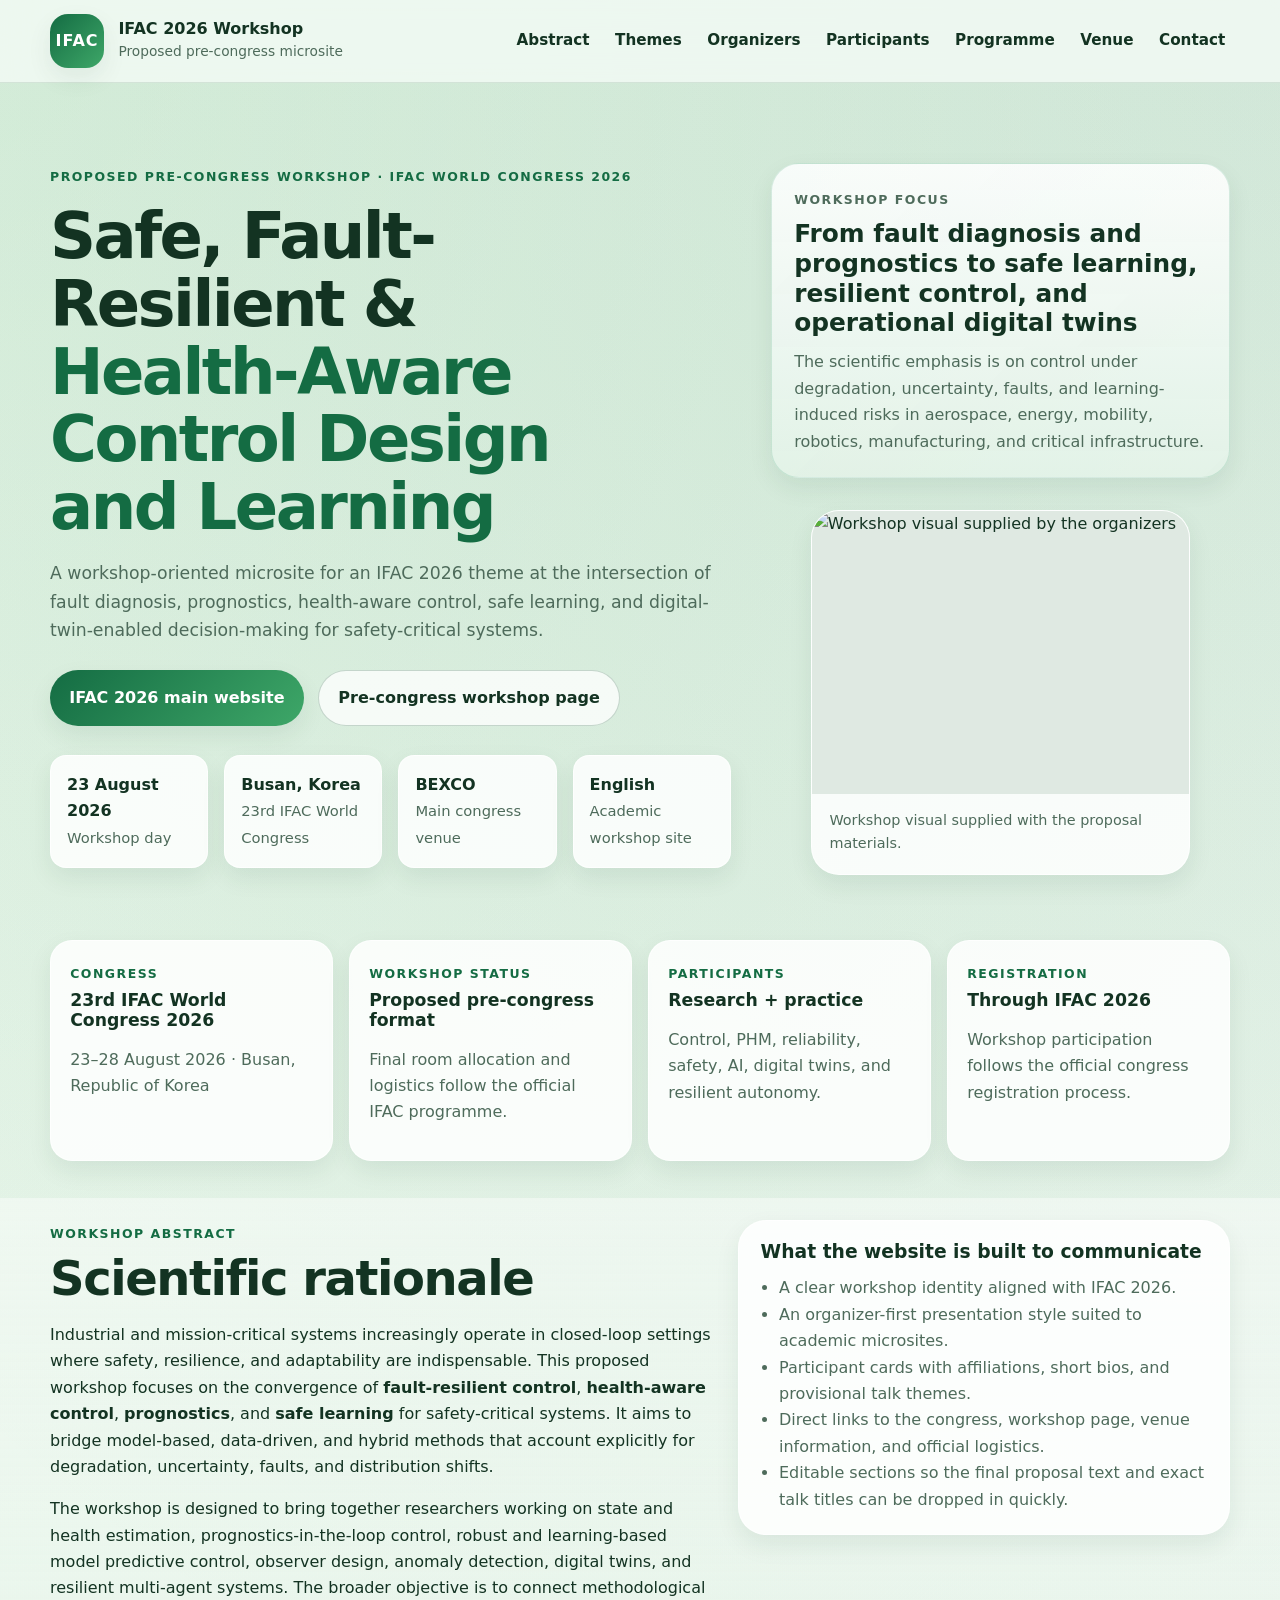
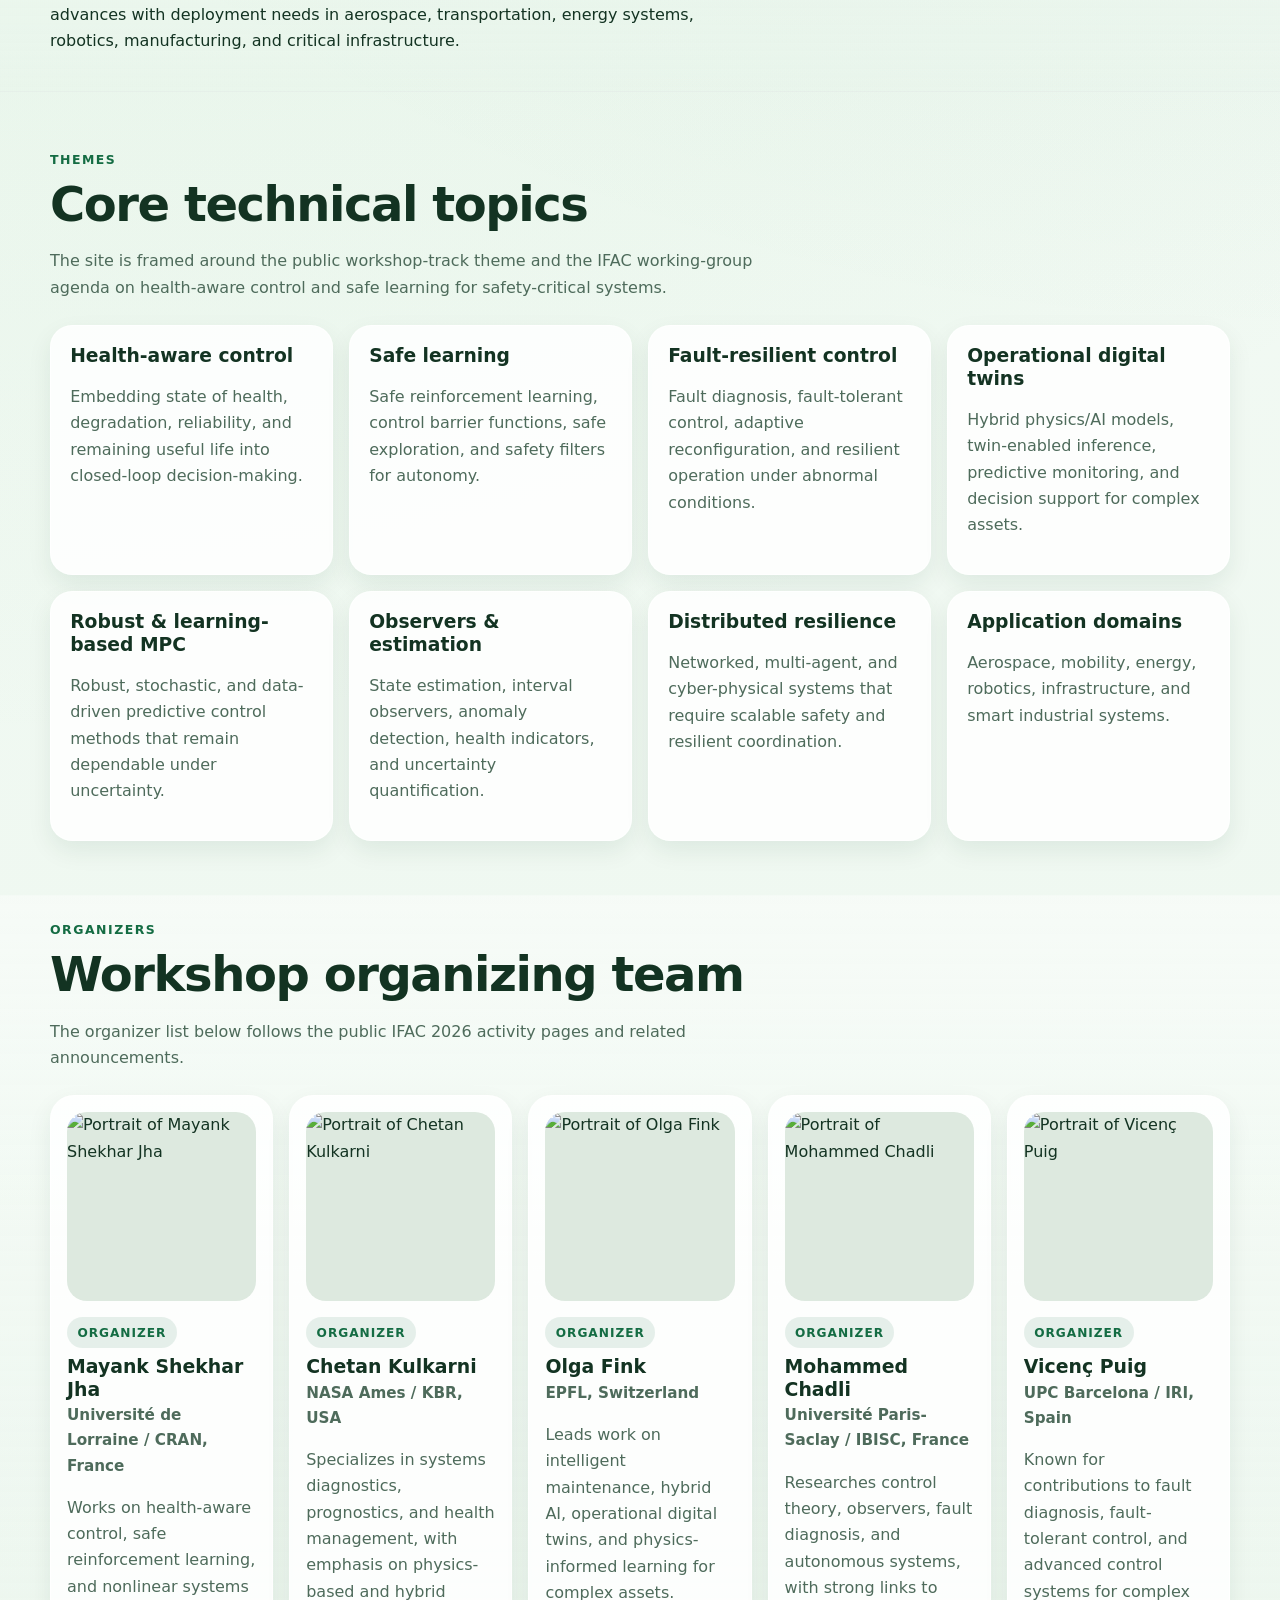
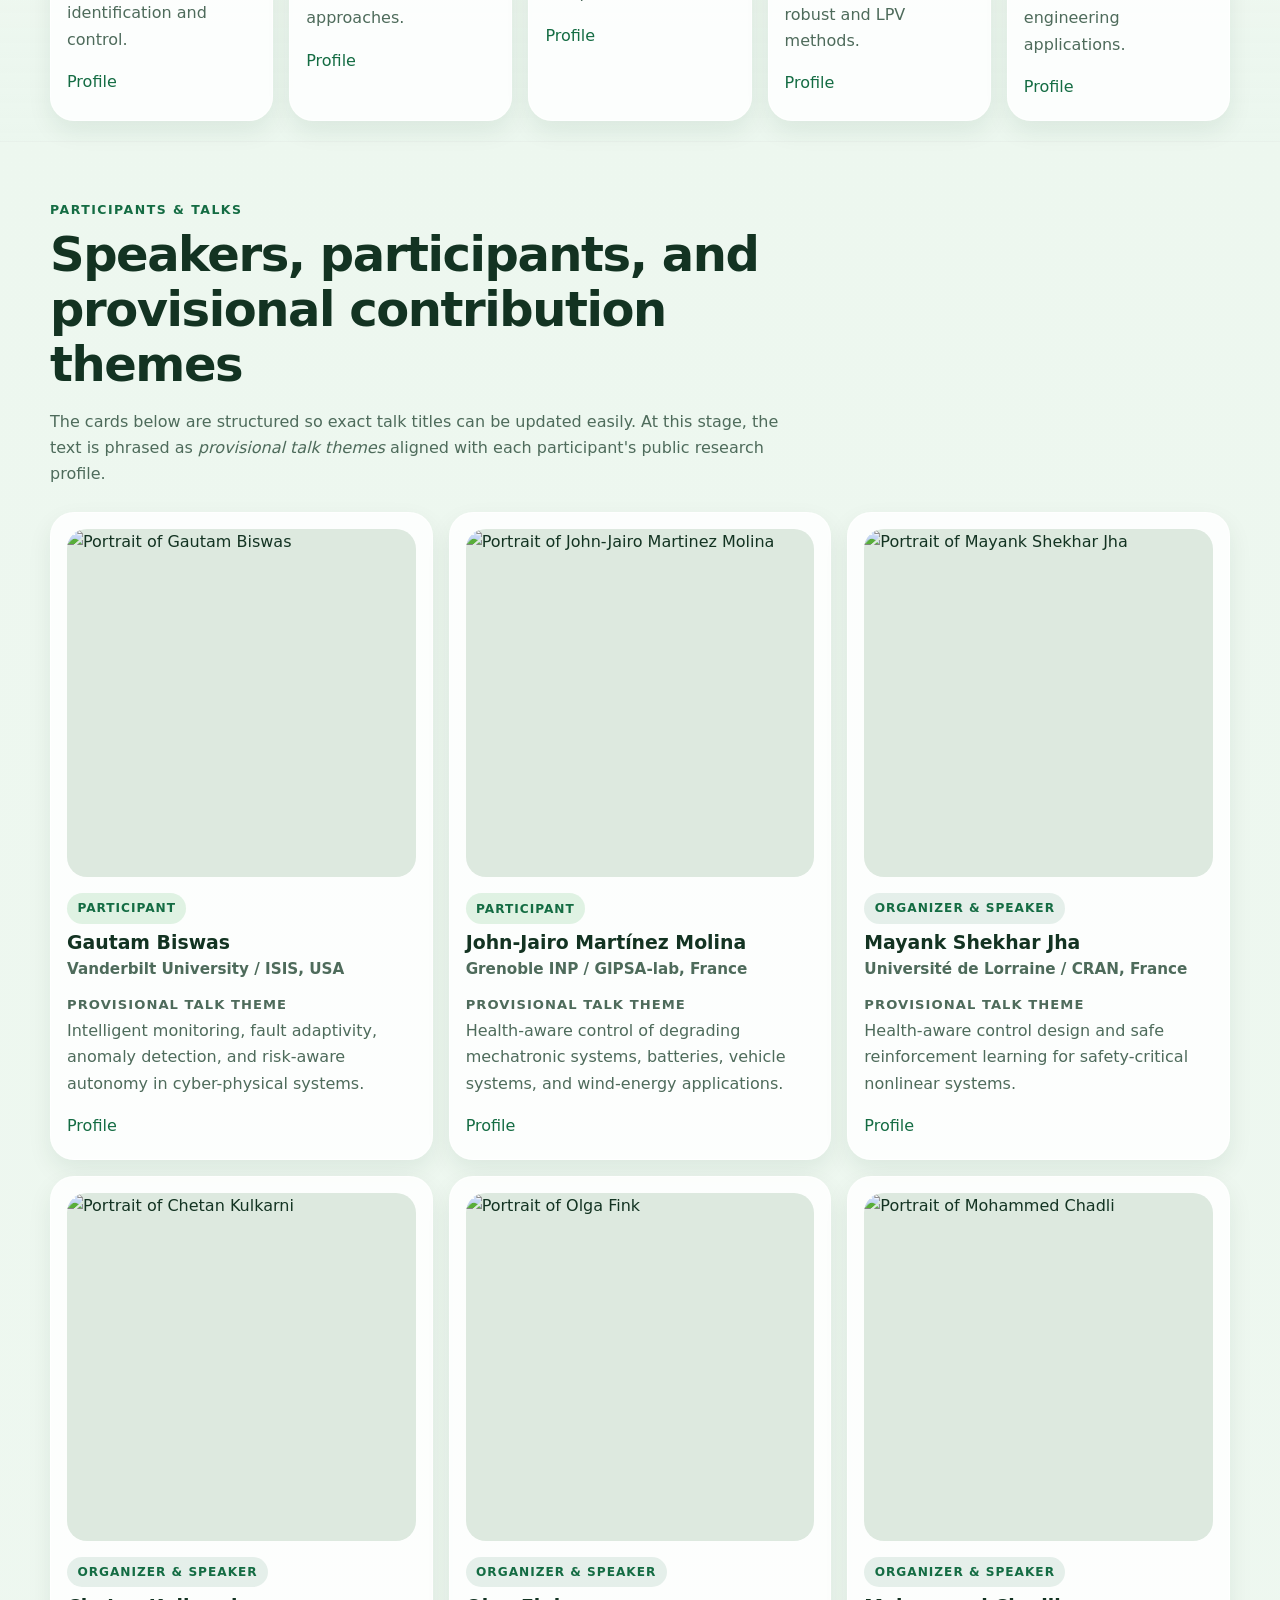
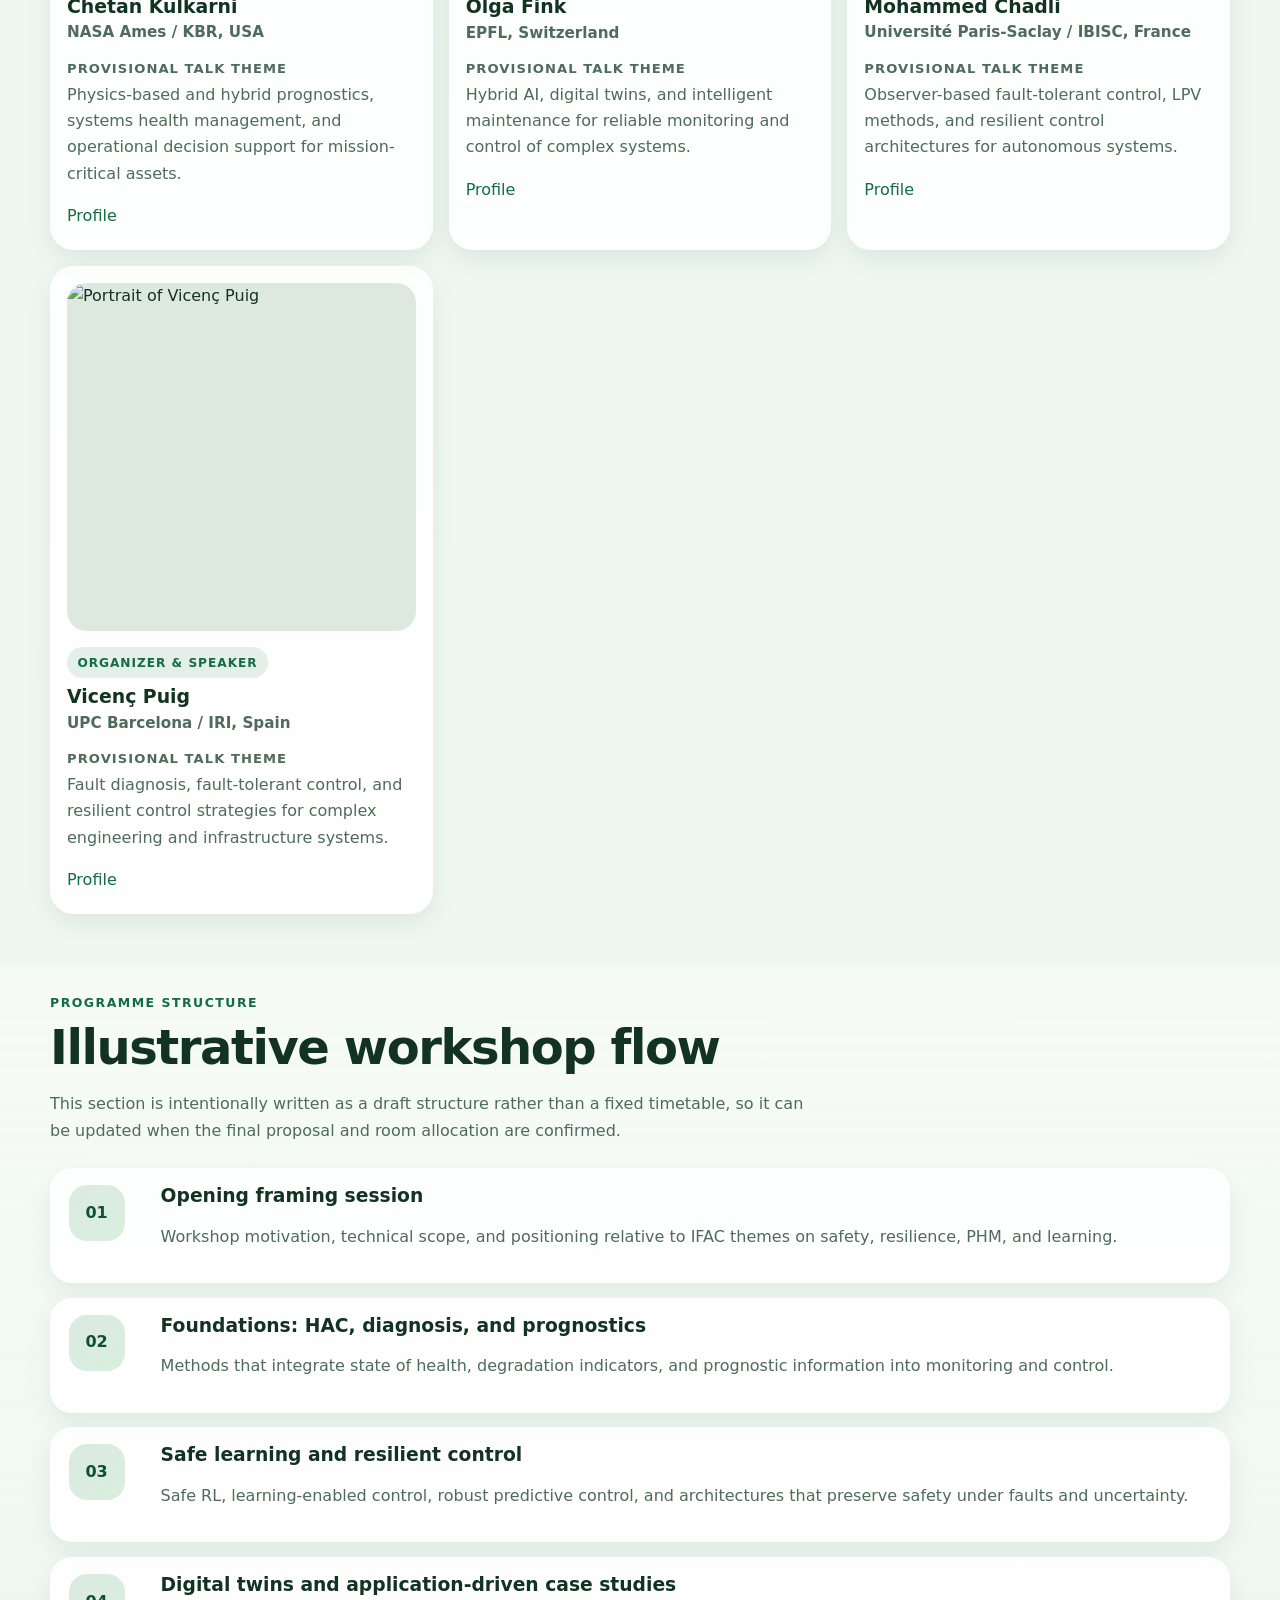
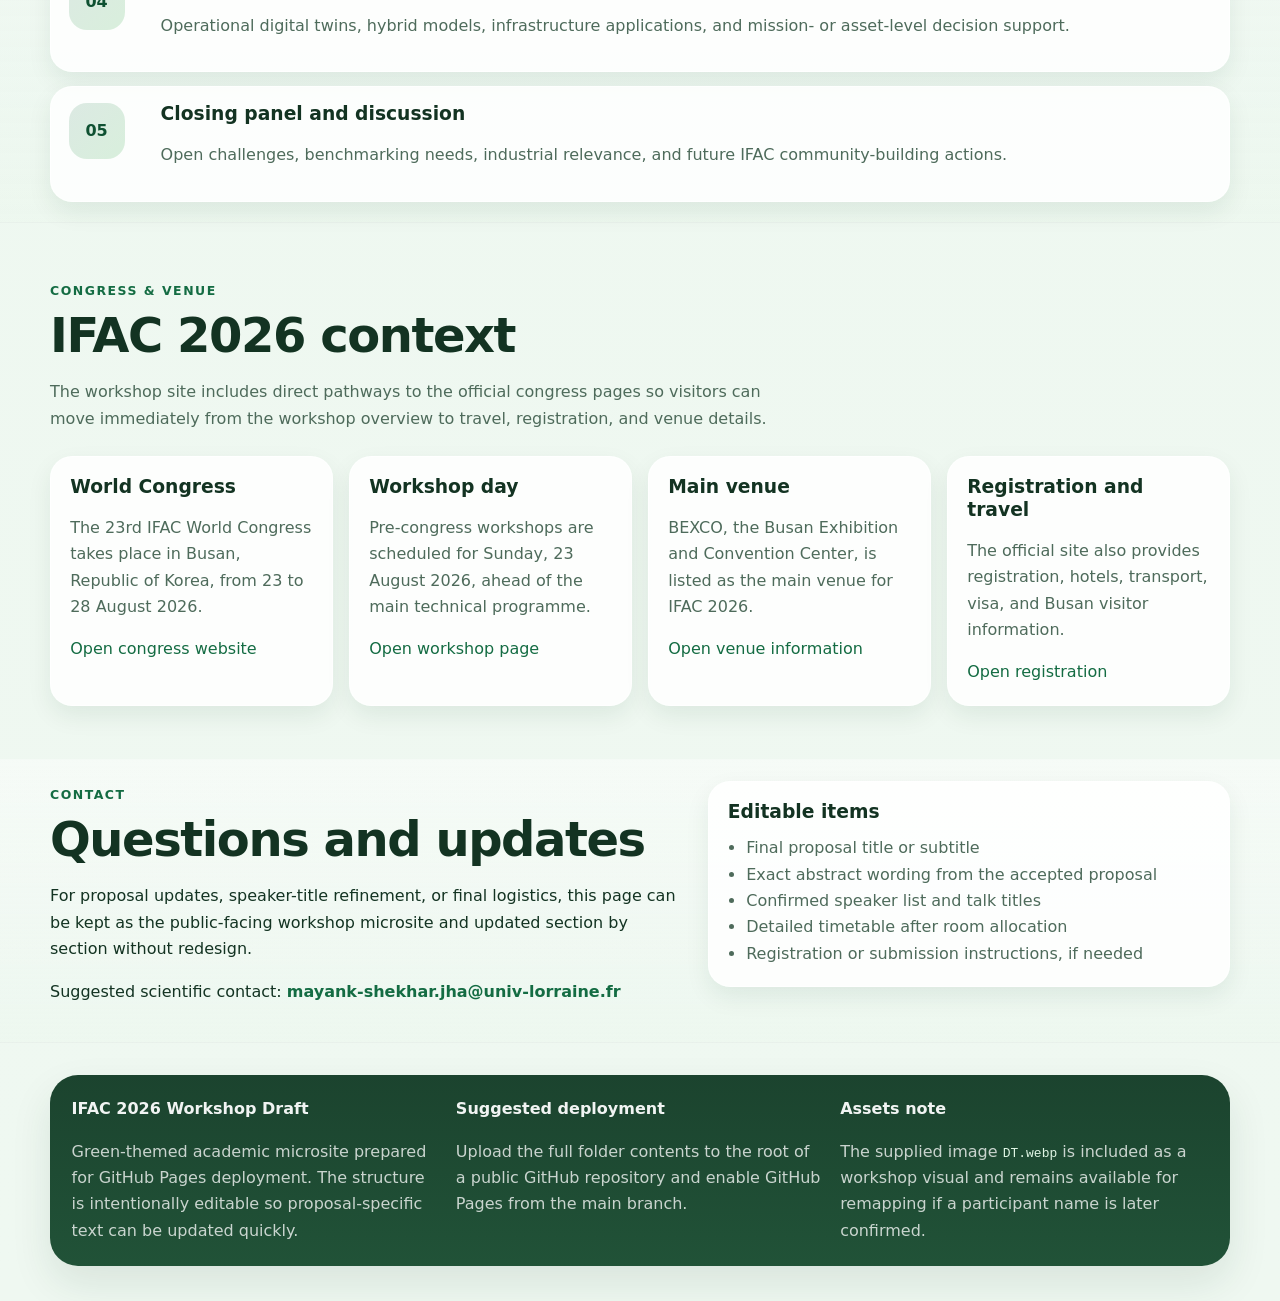
==== index.html @ de9b09fc "Add files via upload" ====
<!DOCTYPE html>
<html lang="en">
<head>
  <meta charset="utf-8" />
  <meta name="viewport" content="width=device-width, initial-scale=1" />
  <title>IFAC 2026 Workshop | Safe, Fault-Resilient &amp; Health-Aware Control Design and Learning</title>
  <meta name="description" content="Draft microsite for a proposed pre-congress workshop at the IFAC World Congress 2026 in Busan, Republic of Korea." />
  <link rel="stylesheet" href="styles.css" />
</head>
<body>
  <header class="site-header">
    <div class="container nav-wrap">
      <a class="brand" href="#top" aria-label="Workshop home">
        <span class="brand-mark">IFAC</span>
        <span class="brand-text">
          <strong>IFAC 2026 Workshop</strong>
          <small>Proposed pre-congress microsite</small>
        </span>
      </a>

      <button class="nav-toggle" type="button" aria-expanded="false" aria-controls="site-nav" aria-label="Toggle navigation">
        <span></span><span></span><span></span>
      </button>

      <nav id="site-nav" class="site-nav" aria-label="Primary navigation">
        <a href="#abstract">Abstract</a>
        <a href="#themes">Themes</a>
        <a href="#organizers">Organizers</a>
        <a href="#participants">Participants</a>
        <a href="#programme">Programme</a>
        <a href="#venue">Venue</a>
        <a href="#contact">Contact</a>
      </nav>
    </div>
  </header>

  <main id="top">
    <section class="hero">
      <div class="container hero-grid">
        <div class="hero-copy">
          <div class="eyebrow">Proposed pre-congress workshop · IFAC World Congress 2026</div>
          <h1>Safe, Fault-Resilient &amp; <span>Health-Aware Control Design and Learning</span></h1>
          <p class="hero-lead">
            A workshop-oriented microsite for an IFAC 2026 theme at the intersection of
            fault diagnosis, prognostics, health-aware control, safe learning, and digital-twin-enabled
            decision-making for safety-critical systems.
          </p>

          <div class="hero-actions">
            <a class="button primary" href="https://www.ifac2026.org/fairDash.do?hl=ENG" target="_blank" rel="noopener noreferrer">IFAC 2026 main website</a>
            <a class="button secondary" href="https://www.ifac2026.org/fairOnline.do?selAction=single_page&amp;SYSTEM_IDX=214&amp;FAIRMENU_IDX=21710&amp;hl=ENG#/" target="_blank" rel="noopener noreferrer">Pre-congress workshop page</a>
          </div>

          <div class="hero-stats">
            <article>
              <strong>23 August 2026</strong>
              <span>Workshop day</span>
            </article>
            <article>
              <strong>Busan, Korea</strong>
              <span>23rd IFAC World Congress</span>
            </article>
            <article>
              <strong>BEXCO</strong>
              <span>Main congress venue</span>
            </article>
            <article>
              <strong>English</strong>
              <span>Academic workshop site</span>
            </article>
          </div>
        </div>

        <aside class="hero-panel" aria-label="Workshop snapshot">
          <div class="panel-card panel-card--highlight">
            <p class="panel-label">Workshop focus</p>
            <h2>From fault diagnosis and prognostics to safe learning, resilient control, and operational digital twins</h2>
            <p>
              The scientific emphasis is on control under degradation, uncertainty, faults,
              and learning-induced risks in aerospace, energy, mobility, robotics, manufacturing,
              and critical infrastructure.
            </p>
          </div>

          <figure class="panel-visual">
            <img src="assets/images/DT.webp" alt="Workshop visual supplied by the organizers" />
            <figcaption>Workshop visual supplied with the proposal materials.</figcaption>
          </figure>
        </aside>
      </div>
    </section>

    <section class="info-strip">
      <div class="container info-strip-grid">
        <article>
          <span class="kicker">Congress</span>
          <h3>23rd IFAC World Congress 2026</h3>
          <p>23–28 August 2026 · Busan, Republic of Korea</p>
        </article>
        <article>
          <span class="kicker">Workshop status</span>
          <h3>Proposed pre-congress format</h3>
          <p>Final room allocation and logistics follow the official IFAC programme.</p>
        </article>
        <article>
          <span class="kicker">Participants</span>
          <h3>Research + practice</h3>
          <p>Control, PHM, reliability, safety, AI, digital twins, and resilient autonomy.</p>
        </article>
        <article>
          <span class="kicker">Registration</span>
          <h3>Through IFAC 2026</h3>
          <p>Workshop participation follows the official congress registration process.</p>
        </article>
      </div>
    </section>

    <section id="abstract" class="section section-soft">
      <div class="container two-col">
        <div>
          <div class="section-tag">Workshop abstract</div>
          <h2>Scientific rationale</h2>
          <p>
            Industrial and mission-critical systems increasingly operate in closed-loop settings where
            safety, resilience, and adaptability are indispensable. This proposed workshop focuses on
            the convergence of <strong>fault-resilient control</strong>, <strong>health-aware control</strong>,
            <strong>prognostics</strong>, and <strong>safe learning</strong> for safety-critical systems.
            It aims to bridge model-based, data-driven, and hybrid methods that account explicitly for
            degradation, uncertainty, faults, and distribution shifts.
          </p>
          <p>
            The workshop is designed to bring together researchers working on state and health estimation,
            prognostics-in-the-loop control, robust and learning-based model predictive control,
            observer design, anomaly detection, digital twins, and resilient multi-agent systems.
            The broader objective is to connect methodological advances with deployment needs in
            aerospace, transportation, energy systems, robotics, manufacturing, and critical infrastructure.
          </p>
        </div>

        <div class="callout-card">
          <h3>What the website is built to communicate</h3>
          <ul>
            <li>A clear workshop identity aligned with IFAC 2026.</li>
            <li>An organizer-first presentation style suited to academic microsites.</li>
            <li>Participant cards with affiliations, short bios, and provisional talk themes.</li>
            <li>Direct links to the congress, workshop page, venue information, and official logistics.</li>
            <li>Editable sections so the final proposal text and exact talk titles can be dropped in quickly.</li>
          </ul>
        </div>
      </div>
    </section>

    <section id="themes" class="section">
      <div class="container">
        <div class="section-head">
          <div class="section-tag">Themes</div>
          <h2>Core technical topics</h2>
          <p>
            The site is framed around the public workshop-track theme and the IFAC working-group agenda on
            health-aware control and safe learning for safety-critical systems.
          </p>
        </div>

        <div class="topic-grid">
          <article class="topic-card">
            <h3>Health-aware control</h3>
            <p>Embedding state of health, degradation, reliability, and remaining useful life into closed-loop decision-making.</p>
          </article>
          <article class="topic-card">
            <h3>Safe learning</h3>
            <p>Safe reinforcement learning, control barrier functions, safe exploration, and safety filters for autonomy.</p>
          </article>
          <article class="topic-card">
            <h3>Fault-resilient control</h3>
            <p>Fault diagnosis, fault-tolerant control, adaptive reconfiguration, and resilient operation under abnormal conditions.</p>
          </article>
          <article class="topic-card">
            <h3>Operational digital twins</h3>
            <p>Hybrid physics/AI models, twin-enabled inference, predictive monitoring, and decision support for complex assets.</p>
          </article>
          <article class="topic-card">
            <h3>Robust &amp; learning-based MPC</h3>
            <p>Robust, stochastic, and data-driven predictive control methods that remain dependable under uncertainty.</p>
          </article>
          <article class="topic-card">
            <h3>Observers &amp; estimation</h3>
            <p>State estimation, interval observers, anomaly detection, health indicators, and uncertainty quantification.</p>
          </article>
          <article class="topic-card">
            <h3>Distributed resilience</h3>
            <p>Networked, multi-agent, and cyber-physical systems that require scalable safety and resilient coordination.</p>
          </article>
          <article class="topic-card">
            <h3>Application domains</h3>
            <p>Aerospace, mobility, energy, robotics, infrastructure, and smart industrial systems.</p>
          </article>
        </div>
      </div>
    </section>

    <section id="organizers" class="section section-soft">
      <div class="container">
        <div class="section-head">
          <div class="section-tag">Organizers</div>
          <h2>Workshop organizing team</h2>
          <p>
            The organizer list below follows the public IFAC 2026 activity pages and related announcements.
          </p>
        </div>

        <div class="people-grid people-grid--organizers">
          <article class="person-card">
            <div class="person-photo"><img src="assets/images/mayank_jha.jpeg" alt="Portrait of Mayank Shekhar Jha" /></div>
            <div class="person-body">
              <span class="badge">Organizer</span>
              <h3>Mayank Shekhar Jha</h3>
              <p class="affiliation">Université de Lorraine / CRAN, France</p>
              <p>Works on health-aware control, safe reinforcement learning, and nonlinear systems identification and control.</p>
              <a href="https://w3.cran.univ-lorraine.fr/mayank-shekhar.jha/?q=content%2Fmayank-shekhar-jha" target="_blank" rel="noopener noreferrer">Profile</a>
            </div>
          </article>

          <article class="person-card">
            <div class="person-photo"><img src="assets/images/chetan_kulkarni.jpeg" alt="Portrait of Chetan Kulkarni" /></div>
            <div class="person-body">
              <span class="badge">Organizer</span>
              <h3>Chetan Kulkarni</h3>
              <p class="affiliation">NASA Ames / KBR, USA</p>
              <p>Specializes in systems diagnostics, prognostics, and health management, with emphasis on physics-based and hybrid approaches.</p>
              <a href="https://ieee-ims.org/contact/dr-chetan-shrikant-kulkarni" target="_blank" rel="noopener noreferrer">Profile</a>
            </div>
          </article>

          <article class="person-card">
            <div class="person-photo"><img src="assets/images/olga_fink.png" alt="Portrait of Olga Fink" /></div>
            <div class="person-body">
              <span class="badge">Organizer</span>
              <h3>Olga Fink</h3>
              <p class="affiliation">EPFL, Switzerland</p>
              <p>Leads work on intelligent maintenance, hybrid AI, operational digital twins, and physics-informed learning for complex assets.</p>
              <a href="https://people.epfl.ch/olga.fink?lang=en" target="_blank" rel="noopener noreferrer">Profile</a>
            </div>
          </article>

          <article class="person-card">
            <div class="person-photo"><img src="assets/images/mohammed_chadli.png" alt="Portrait of Mohammed Chadli" /></div>
            <div class="person-body">
              <span class="badge">Organizer</span>
              <h3>Mohammed Chadli</h3>
              <p class="affiliation">Université Paris-Saclay / IBISC, France</p>
              <p>Researches control theory, observers, fault diagnosis, and autonomous systems, with strong links to robust and LPV methods.</p>
              <a href="https://cv.hal.science/mohammed-chadli" target="_blank" rel="noopener noreferrer">Profile</a>
            </div>
          </article>

          <article class="person-card">
            <div class="person-photo"><img src="assets/images/vicence_puig.png" alt="Portrait of Vicenç Puig" /></div>
            <div class="person-body">
              <span class="badge">Organizer</span>
              <h3>Vicenç Puig</h3>
              <p class="affiliation">UPC Barcelona / IRI, Spain</p>
              <p>Known for contributions to fault diagnosis, fault-tolerant control, and advanced control systems for complex engineering applications.</p>
              <a href="https://www.iri.upc.edu/staff/vpuig" target="_blank" rel="noopener noreferrer">Profile</a>
            </div>
          </article>
        </div>
      </div>
    </section>

    <section id="participants" class="section">
      <div class="container">
        <div class="section-head">
          <div class="section-tag">Participants &amp; talks</div>
          <h2>Speakers, participants, and provisional contribution themes</h2>
          <p>
            The cards below are structured so exact talk titles can be updated easily. At this stage,
            the text is phrased as <em>provisional talk themes</em> aligned with each participant's public research profile.
          </p>
        </div>

        <div class="people-grid">
          <article class="person-card speaker-card">
            <div class="person-photo"><img src="assets/images/gautam_biswas.jpg" alt="Portrait of Gautam Biswas" /></div>
            <div class="person-body">
              <span class="badge badge-alt">Participant</span>
              <h3>Gautam Biswas</h3>
              <p class="affiliation">Vanderbilt University / ISIS, USA</p>
              <p class="talk-title">Provisional talk theme</p>
              <p class="talk-copy">Intelligent monitoring, fault adaptivity, anomaly detection, and risk-aware autonomy in cyber-physical systems.</p>
              <a href="https://www.isis.vanderbilt.edu/gautam-biswas" target="_blank" rel="noopener noreferrer">Profile</a>
            </div>
          </article>

          <article class="person-card speaker-card">
            <div class="person-photo"><img src="assets/images/john_jairo_molina.jpg" alt="Portrait of John-Jairo Martinez Molina" /></div>
            <div class="person-body">
              <span class="badge badge-alt">Participant</span>
              <h3>John-Jairo Martínez Molina</h3>
              <p class="affiliation">Grenoble INP / GIPSA-lab, France</p>
              <p class="talk-title">Provisional talk theme</p>
              <p class="talk-copy">Health-aware control of degrading mechatronic systems, batteries, vehicle systems, and wind-energy applications.</p>
              <a href="https://www.gipsa-lab.grenoble-inp.fr/user/john-jairo.martinez-molina" target="_blank" rel="noopener noreferrer">Profile</a>
            </div>
          </article>

          <article class="person-card speaker-card">
            <div class="person-photo"><img src="assets/images/mayank_jha.jpeg" alt="Portrait of Mayank Shekhar Jha" /></div>
            <div class="person-body">
              <span class="badge">Organizer &amp; speaker</span>
              <h3>Mayank Shekhar Jha</h3>
              <p class="affiliation">Université de Lorraine / CRAN, France</p>
              <p class="talk-title">Provisional talk theme</p>
              <p class="talk-copy">Health-aware control design and safe reinforcement learning for safety-critical nonlinear systems.</p>
              <a href="https://w3.cran.univ-lorraine.fr/mayank-shekhar.jha/?q=content%2Fmayank-shekhar-jha" target="_blank" rel="noopener noreferrer">Profile</a>
            </div>
          </article>

          <article class="person-card speaker-card">
            <div class="person-photo"><img src="assets/images/chetan_kulkarni.jpeg" alt="Portrait of Chetan Kulkarni" /></div>
            <div class="person-body">
              <span class="badge">Organizer &amp; speaker</span>
              <h3>Chetan Kulkarni</h3>
              <p class="affiliation">NASA Ames / KBR, USA</p>
              <p class="talk-title">Provisional talk theme</p>
              <p class="talk-copy">Physics-based and hybrid prognostics, systems health management, and operational decision support for mission-critical assets.</p>
              <a href="https://ieee-ims.org/contact/dr-chetan-shrikant-kulkarni" target="_blank" rel="noopener noreferrer">Profile</a>
            </div>
          </article>

          <article class="person-card speaker-card">
            <div class="person-photo"><img src="assets/images/olga_fink.png" alt="Portrait of Olga Fink" /></div>
            <div class="person-body">
              <span class="badge">Organizer &amp; speaker</span>
              <h3>Olga Fink</h3>
              <p class="affiliation">EPFL, Switzerland</p>
              <p class="talk-title">Provisional talk theme</p>
              <p class="talk-copy">Hybrid AI, digital twins, and intelligent maintenance for reliable monitoring and control of complex systems.</p>
              <a href="https://people.epfl.ch/olga.fink?lang=en" target="_blank" rel="noopener noreferrer">Profile</a>
            </div>
          </article>

          <article class="person-card speaker-card">
            <div class="person-photo"><img src="assets/images/mohammed_chadli.png" alt="Portrait of Mohammed Chadli" /></div>
            <div class="person-body">
              <span class="badge">Organizer &amp; speaker</span>
              <h3>Mohammed Chadli</h3>
              <p class="affiliation">Université Paris-Saclay / IBISC, France</p>
              <p class="talk-title">Provisional talk theme</p>
              <p class="talk-copy">Observer-based fault-tolerant control, LPV methods, and resilient control architectures for autonomous systems.</p>
              <a href="https://cv.hal.science/mohammed-chadli" target="_blank" rel="noopener noreferrer">Profile</a>
            </div>
          </article>

          <article class="person-card speaker-card">
            <div class="person-photo"><img src="assets/images/vicence_puig.png" alt="Portrait of Vicenç Puig" /></div>
            <div class="person-body">
              <span class="badge">Organizer &amp; speaker</span>
              <h3>Vicenç Puig</h3>
              <p class="affiliation">UPC Barcelona / IRI, Spain</p>
              <p class="talk-title">Provisional talk theme</p>
              <p class="talk-copy">Fault diagnosis, fault-tolerant control, and resilient control strategies for complex engineering and infrastructure systems.</p>
              <a href="https://www.iri.upc.edu/staff/vpuig" target="_blank" rel="noopener noreferrer">Profile</a>
            </div>
          </article>
        </div>
      </div>
    </section>

    <section id="programme" class="section section-soft">
      <div class="container">
        <div class="section-head">
          <div class="section-tag">Programme structure</div>
          <h2>Illustrative workshop flow</h2>
          <p>
            This section is intentionally written as a draft structure rather than a fixed timetable,
            so it can be updated when the final proposal and room allocation are confirmed.
          </p>
        </div>

        <div class="timeline">
          <article class="timeline-item">
            <span class="timeline-step">01</span>
            <div>
              <h3>Opening framing session</h3>
              <p>Workshop motivation, technical scope, and positioning relative to IFAC themes on safety, resilience, PHM, and learning.</p>
            </div>
          </article>
          <article class="timeline-item">
            <span class="timeline-step">02</span>
            <div>
              <h3>Foundations: HAC, diagnosis, and prognostics</h3>
              <p>Methods that integrate state of health, degradation indicators, and prognostic information into monitoring and control.</p>
            </div>
          </article>
          <article class="timeline-item">
            <span class="timeline-step">03</span>
            <div>
              <h3>Safe learning and resilient control</h3>
              <p>Safe RL, learning-enabled control, robust predictive control, and architectures that preserve safety under faults and uncertainty.</p>
            </div>
          </article>
          <article class="timeline-item">
            <span class="timeline-step">04</span>
            <div>
              <h3>Digital twins and application-driven case studies</h3>
              <p>Operational digital twins, hybrid models, infrastructure applications, and mission- or asset-level decision support.</p>
            </div>
          </article>
          <article class="timeline-item">
            <span class="timeline-step">05</span>
            <div>
              <h3>Closing panel and discussion</h3>
              <p>Open challenges, benchmarking needs, industrial relevance, and future IFAC community-building actions.</p>
            </div>
          </article>
        </div>
      </div>
    </section>

    <section id="venue" class="section">
      <div class="container">
        <div class="section-head">
          <div class="section-tag">Congress &amp; venue</div>
          <h2>IFAC 2026 context</h2>
          <p>
            The workshop site includes direct pathways to the official congress pages so visitors can move immediately from the workshop overview to travel, registration, and venue details.
          </p>
        </div>

        <div class="venue-grid">
          <article class="venue-card">
            <h3>World Congress</h3>
            <p>The 23rd IFAC World Congress takes place in Busan, Republic of Korea, from 23 to 28 August 2026.</p>
            <a href="https://www.ifac2026.org/fairDash.do?hl=ENG" target="_blank" rel="noopener noreferrer">Open congress website</a>
          </article>

          <article class="venue-card">
            <h3>Workshop day</h3>
            <p>Pre-congress workshops are scheduled for Sunday, 23 August 2026, ahead of the main technical programme.</p>
            <a href="https://www.ifac2026.org/fairOnline.do?selAction=single_page&amp;SYSTEM_IDX=214&amp;FAIRMENU_IDX=21710&amp;hl=ENG#/" target="_blank" rel="noopener noreferrer">Open workshop page</a>
          </article>

          <article class="venue-card">
            <h3>Main venue</h3>
            <p>BEXCO, the Busan Exhibition and Convention Center, is listed as the main venue for IFAC 2026.</p>
            <a href="https://ifac2026.org/fairContents.do?FAIRMENU_IDX=21891&amp;hl=ENG" target="_blank" rel="noopener noreferrer">Open venue information</a>
          </article>

          <article class="venue-card">
            <h3>Registration and travel</h3>
            <p>The official site also provides registration, hotels, transport, visa, and Busan visitor information.</p>
            <a href="https://www.ifac2026.org/fairContents.do?FAIRMENU_IDX=21697&amp;hl=ENG" target="_blank" rel="noopener noreferrer">Open registration</a>
          </article>
        </div>
      </div>
    </section>

    <section id="contact" class="section section-soft section-contact">
      <div class="container contact-grid">
        <div>
          <div class="section-tag">Contact</div>
          <h2>Questions and updates</h2>
          <p>
            For proposal updates, speaker-title refinement, or final logistics, this page can be kept as the public-facing workshop microsite and updated section by section without redesign.
          </p>
          <p>
            Suggested scientific contact: <a href="mailto:mayank-shekhar.jha@univ-lorraine.fr">mayank-shekhar.jha@univ-lorraine.fr</a>
          </p>
        </div>

        <div class="contact-card">
          <h3>Editable items</h3>
          <ul>
            <li>Final proposal title or subtitle</li>
            <li>Exact abstract wording from the accepted proposal</li>
            <li>Confirmed speaker list and talk titles</li>
            <li>Detailed timetable after room allocation</li>
            <li>Registration or submission instructions, if needed</li>
          </ul>
        </div>
      </div>
    </section>
  </main>

  <footer class="site-footer">
    <div class="container footer-grid">
      <div>
        <strong>IFAC 2026 Workshop Draft</strong>
        <p>
          Green-themed academic microsite prepared for GitHub Pages deployment.
          The structure is intentionally editable so proposal-specific text can be updated quickly.
        </p>
      </div>
      <div>
        <strong>Suggested deployment</strong>
        <p>Upload the full folder contents to the root of a public GitHub repository and enable GitHub Pages from the main branch.</p>
      </div>
      <div>
        <strong>Assets note</strong>
        <p>The supplied image <code>DT.webp</code> is included as a workshop visual and remains available for remapping if a participant name is later confirmed.</p>
      </div>
    </div>
  </footer>

  <script>
    const toggle = document.querySelector('.nav-toggle');
    const nav = document.querySelector('.site-nav');
    if (toggle && nav) {
      toggle.addEventListener('click', () => {
        const expanded = toggle.getAttribute('aria-expanded') === 'true';
        toggle.setAttribute('aria-expanded', String(!expanded));
        nav.classList.toggle('open');
      });
      nav.querySelectorAll('a').forEach(link => {
        link.addEventListener('click', () => {
          nav.classList.remove('open');
          toggle.setAttribute('aria-expanded', 'false');
        });
      });
    }
  </script>
</body>
</html>
---- styles.css ----
:root {
  --bg: #eff8f1;
  --bg-soft: #f7fcf8;
  --surface: rgba(255,255,255,0.84);
  --surface-strong: #ffffff;
  --surface-tint: #e6f4ea;
  --text: #133322;
  --muted: #4e6b5b;
  --line: rgba(20, 80, 45, 0.12);
  --line-strong: rgba(20, 80, 45, 0.22);
  --primary: #146c43;
  --primary-deep: #0f5132;
  --primary-soft: #1f8d5c;
  --accent: #84cc8f;
  --accent-strong: #3ea768;
  --shadow: 0 18px 40px rgba(18, 58, 37, 0.10);
  --shadow-soft: 0 10px 24px rgba(18, 58, 37, 0.08);
  --radius-xl: 28px;
  --radius-lg: 22px;
  --radius-md: 16px;
  --radius-sm: 12px;
  --container: 1180px;
}

* {
  box-sizing: border-box;
}

html {
  scroll-behavior: smooth;
}

body {
  margin: 0;
  font-family: Inter, ui-sans-serif, system-ui, -apple-system, BlinkMacSystemFont, "Segoe UI", sans-serif;
  background:
    radial-gradient(circle at top left, rgba(132, 204, 143, 0.26), transparent 30%),
    radial-gradient(circle at top right, rgba(20, 108, 67, 0.12), transparent 25%),
    linear-gradient(180deg, #f7fcf8 0%, #edf7ef 42%, #eff8f1 100%);
  color: var(--text);
  line-height: 1.65;
}

a {
  color: var(--primary);
  text-decoration: none;
}

a:hover {
  color: var(--primary-deep);
}

img {
  display: block;
  max-width: 100%;
}

.container {
  width: min(calc(100% - 2rem), var(--container));
  margin: 0 auto;
}

.site-header {
  position: sticky;
  top: 0;
  z-index: 30;
  backdrop-filter: blur(18px);
  background: rgba(245, 252, 247, 0.78);
  border-bottom: 1px solid var(--line);
}

.nav-wrap {
  display: flex;
  align-items: center;
  justify-content: space-between;
  gap: 1rem;
  min-height: 82px;
}

.brand {
  display: inline-flex;
  align-items: center;
  gap: 0.9rem;
  color: var(--text);
}

.brand-mark {
  width: 54px;
  height: 54px;
  display: grid;
  place-items: center;
  border-radius: 18px;
  background: linear-gradient(135deg, var(--primary), var(--accent-strong));
  color: white;
  font-weight: 800;
  letter-spacing: 0.06em;
  box-shadow: var(--shadow-soft);
}

.brand-text {
  display: grid;
  gap: 0.1rem;
}

.brand-text strong {
  font-size: 1rem;
  line-height: 1.2;
}

.brand-text small {
  color: var(--muted);
  font-size: 0.86rem;
}

.site-nav {
  display: flex;
  align-items: center;
  gap: 1rem;
  flex-wrap: wrap;
}

.site-nav a {
  color: var(--text);
  font-weight: 600;
  font-size: 0.95rem;
  padding: 0.4rem 0.3rem;
}

.site-nav a:hover {
  color: var(--primary);
}

.nav-toggle {
  display: none;
  width: 46px;
  height: 46px;
  border: 1px solid var(--line);
  border-radius: 14px;
  background: rgba(255,255,255,0.72);
  padding: 0;
  cursor: pointer;
}

.nav-toggle span {
  display: block;
  width: 18px;
  height: 2px;
  margin: 4px auto;
  background: var(--primary-deep);
  border-radius: 999px;
}

.hero {
  padding: 5rem 0 2.5rem;
}

.hero-grid {
  display: grid;
  grid-template-columns: minmax(0, 1.2fr) minmax(320px, 0.8fr);
  gap: 2rem;
  align-items: start;
}

.hero-copy {
  padding-right: 0.5rem;
}

.eyebrow,
.section-tag,
.kicker,
.panel-label {
  display: inline-flex;
  align-items: center;
  gap: 0.4rem;
  text-transform: uppercase;
  letter-spacing: 0.12em;
  font-size: 0.78rem;
  font-weight: 800;
  color: var(--primary);
}

.hero h1 {
  margin: 0.85rem 0 1rem;
  font-size: clamp(2.4rem, 5vw, 4.5rem);
  line-height: 1.06;
  letter-spacing: -0.04em;
  max-width: 12ch;
}

.hero h1 span {
  color: var(--primary);
}

.hero-lead {
  max-width: 64ch;
  font-size: 1.08rem;
  color: var(--muted);
}

.hero-actions {
  display: flex;
  gap: 0.9rem;
  flex-wrap: wrap;
  margin: 1.6rem 0 1.8rem;
}

.button {
  display: inline-flex;
  align-items: center;
  justify-content: center;
  min-height: 52px;
  padding: 0.85rem 1.2rem;
  border-radius: 999px;
  font-weight: 700;
  transition: transform 0.18s ease, box-shadow 0.18s ease, background 0.18s ease;
}

.button:hover {
  transform: translateY(-1px);
}

.button.primary {
  background: linear-gradient(135deg, var(--primary), var(--accent-strong));
  color: #fff;
  box-shadow: var(--shadow-soft);
}

.button.secondary {
  background: rgba(255,255,255,0.76);
  border: 1px solid var(--line-strong);
  color: var(--text);
}

.hero-stats {
  display: grid;
  grid-template-columns: repeat(4, minmax(0, 1fr));
  gap: 1rem;
}

.hero-stats article,
.info-strip-grid article,
.callout-card,
.topic-card,
.person-card,
.timeline-item,
.venue-card,
.contact-card,
.panel-card,
.panel-visual {
  background: var(--surface);
  border: 1px solid rgba(255,255,255,0.72);
  box-shadow: var(--shadow-soft);
}

.hero-stats article {
  padding: 1rem;
  border-radius: var(--radius-md);
}

.hero-stats strong {
  display: block;
  font-size: 1rem;
}

.hero-stats span {
  color: var(--muted);
  font-size: 0.92rem;
}

.hero-panel {
  display: grid;
  gap: 1rem;
}

.panel-card {
  padding: 1.4rem;
  border-radius: var(--radius-xl);
}

.panel-card--highlight {
  background:
    linear-gradient(180deg, rgba(255,255,255,0.9), rgba(230,244,234,0.88)),
    linear-gradient(135deg, rgba(31,141,92,0.12), rgba(132,204,143,0.18));
  border-color: rgba(31,141,92,0.16);
}

.panel-card h2 {
  margin: 0.4rem 0 0.7rem;
  font-size: 1.55rem;
  line-height: 1.2;
}

.panel-card p,
.panel-visual figcaption {
  margin: 0;
  color: var(--muted);
}

.panel-visual {
  overflow: hidden;
  border-radius: var(--radius-xl);
}

.panel-visual img {
  width: 100%;
  aspect-ratio: 4 / 3;
  object-fit: cover;
  background: #dfe9e2;
}

.panel-visual figcaption {
  padding: 0.9rem 1.1rem 1.1rem;
  font-size: 0.9rem;
}

.info-strip {
  padding: 0.6rem 0 1.3rem;
}

.info-strip-grid {
  display: grid;
  grid-template-columns: repeat(4, minmax(0, 1fr));
  gap: 1rem;
}

.info-strip-grid article {
  padding: 1.15rem 1.2rem;
  border-radius: var(--radius-lg);
}

.info-strip-grid h3,
.section-head h2,
.section h2 {
  margin: 0.3rem 0 0.5rem;
  line-height: 1.15;
}

.info-strip-grid h3 {
  font-size: 1.08rem;
}

.info-strip-grid p,
.section-head p,
.person-body p,
.topic-card p,
.venue-card p,
.timeline-item p,
.contact-card li,
.callout-card li {
  color: var(--muted);
}

.section {
  padding: 2.35rem 0;
}

.section-soft {
  position: relative;
}

.section-soft::before {
  content: "";
  position: absolute;
  inset: 1rem 0;
  background: linear-gradient(180deg, rgba(255,255,255,0.44), rgba(230,244,234,0.22));
  border-top: 1px solid rgba(255,255,255,0.4);
  border-bottom: 1px solid rgba(20, 80, 45, 0.06);
  pointer-events: none;
}

.section-soft > .container {
  position: relative;
}

.section-head {
  max-width: 74ch;
  margin-bottom: 1.5rem;
}

.section-head h2,
.section h2 {
  font-size: clamp(1.9rem, 4vw, 3rem);
  letter-spacing: -0.03em;
}

.two-col {
  display: grid;
  grid-template-columns: minmax(0, 1.15fr) minmax(280px, 0.85fr);
  gap: 1.4rem;
  align-items: start;
}

.callout-card {
  padding: 1.3rem 1.35rem;
  border-radius: var(--radius-xl);
}

.callout-card h3,
.contact-card h3,
.venue-card h3,
.timeline-item h3,
.topic-card h3 {
  margin: 0 0 0.55rem;
  line-height: 1.22;
}

.callout-card ul,
.contact-card ul {
  margin: 0.7rem 0 0;
  padding-left: 1.15rem;
}

.topic-grid {
  display: grid;
  grid-template-columns: repeat(4, minmax(0, 1fr));
  gap: 1rem;
}

.topic-card {
  padding: 1.2rem;
  border-radius: var(--radius-lg);
  min-height: 100%;
}

.people-grid {
  display: grid;
  grid-template-columns: repeat(3, minmax(0, 1fr));
  gap: 1rem;
}

.people-grid--organizers {
  grid-template-columns: repeat(5, minmax(0, 1fr));
}

.person-card {
  border-radius: 24px;
  overflow: hidden;
  min-height: 100%;
}

.person-photo {
  padding: 1rem 1rem 0;
}

.person-photo img {
  width: 100%;
  aspect-ratio: 1 / 1;
  object-fit: cover;
  border-radius: 20px;
  background: #dde9df;
}

.person-body {
  padding: 1rem 1rem 1.2rem;
}

.person-body h3 {
  margin: 0.45rem 0 0.2rem;
  font-size: 1.18rem;
  line-height: 1.2;
}

.affiliation {
  font-weight: 700;
  font-size: 0.95rem;
  margin: 0 0 0.75rem;
}

.badge {
  display: inline-flex;
  align-items: center;
  padding: 0.32rem 0.65rem;
  border-radius: 999px;
  font-size: 0.76rem;
  font-weight: 800;
  background: rgba(20, 108, 67, 0.1);
  color: var(--primary);
  text-transform: uppercase;
  letter-spacing: 0.08em;
}

.badge-alt {
  background: rgba(132, 204, 143, 0.24);
}

.talk-title {
  margin: 0.7rem 0 0.15rem;
  font-size: 0.82rem;
  font-weight: 800;
  text-transform: uppercase;
  letter-spacing: 0.08em;
  color: var(--primary);
}

.talk-copy {
  margin-top: 0;
}

.timeline {
  display: grid;
  gap: 0.9rem;
}

.timeline-item {
  display: grid;
  grid-template-columns: 76px minmax(0, 1fr);
  gap: 1rem;
  align-items: start;
  padding: 1rem 1.1rem;
  border-radius: var(--radius-lg);
}

.timeline-step {
  width: 56px;
  height: 56px;
  display: grid;
  place-items: center;
  border-radius: 18px;
  background: linear-gradient(135deg, rgba(20,108,67,0.14), rgba(132,204,143,0.3));
  color: var(--primary-deep);
  font-weight: 800;
  font-size: 1rem;
}

.venue-grid {
  display: grid;
  grid-template-columns: repeat(4, minmax(0, 1fr));
  gap: 1rem;
}

.venue-card,
.contact-card {
  padding: 1.2rem;
  border-radius: var(--radius-lg);
}

.contact-grid {
  display: grid;
  grid-template-columns: minmax(0, 1.1fr) minmax(300px, 0.9fr);
  gap: 1.2rem;
  align-items: start;
}

.section-contact a[href^="mailto"] {
  font-weight: 700;
}

.site-footer {
  padding: 1rem 0 2.2rem;
}

.footer-grid {
  display: grid;
  grid-template-columns: repeat(3, minmax(0, 1fr));
  gap: 1rem;
  padding: 1.35rem;
  border-radius: 28px;
  background: linear-gradient(180deg, rgba(14, 56, 34, 0.94), rgba(20, 72, 44, 0.94));
  color: rgba(255,255,255,0.94);
  box-shadow: var(--shadow);
}

.footer-grid p {
  color: rgba(255,255,255,0.76);
  margin-bottom: 0;
}

.footer-grid code {
  color: #dff5e4;
}

/* responsive */
@media (max-width: 1120px) {
  .hero-grid,
  .two-col,
  .contact-grid {
    grid-template-columns: 1fr;
  }

  .topic-grid {
    grid-template-columns: repeat(2, minmax(0, 1fr));
  }

  .people-grid--organizers {
    grid-template-columns: repeat(3, minmax(0, 1fr));
  }

  .venue-grid,
  .info-strip-grid,
  .hero-stats,
  .footer-grid {
    grid-template-columns: repeat(2, minmax(0, 1fr));
  }
}

@media (max-width: 860px) {
  .nav-toggle {
    display: inline-block;
  }

  .site-nav {
    position: absolute;
    top: calc(100% + 0.45rem);
    right: 1rem;
    display: none;
    width: min(90vw, 340px);
    flex-direction: column;
    align-items: stretch;
    gap: 0.2rem;
    padding: 0.8rem;
    border-radius: 20px;
    background: rgba(255,255,255,0.94);
    border: 1px solid var(--line);
    box-shadow: var(--shadow);
  }

  .site-nav.open {
    display: flex;
  }

  .site-nav a {
    padding: 0.75rem 0.8rem;
    border-radius: 12px;
  }

  .site-nav a:hover {
    background: rgba(20,108,67,0.08);
  }

  .people-grid,
  .people-grid--organizers {
    grid-template-columns: repeat(2, minmax(0, 1fr));
  }
}

@media (max-width: 640px) {
  .hero {
    padding-top: 3.4rem;
  }

  .hero h1 {
    max-width: none;
  }

  .topic-grid,
  .people-grid,
  .people-grid--organizers,
  .venue-grid,
  .info-strip-grid,
  .hero-stats,
  .footer-grid {
    grid-template-columns: 1fr;
  }

  .timeline-item {
    grid-template-columns: 1fr;
  }

  .timeline-step {
    width: 52px;
    height: 52px;
  }

  .brand-text small {
    display: none;
  }

  .container {
    width: min(calc(100% - 1.1rem), var(--container));
  }
}
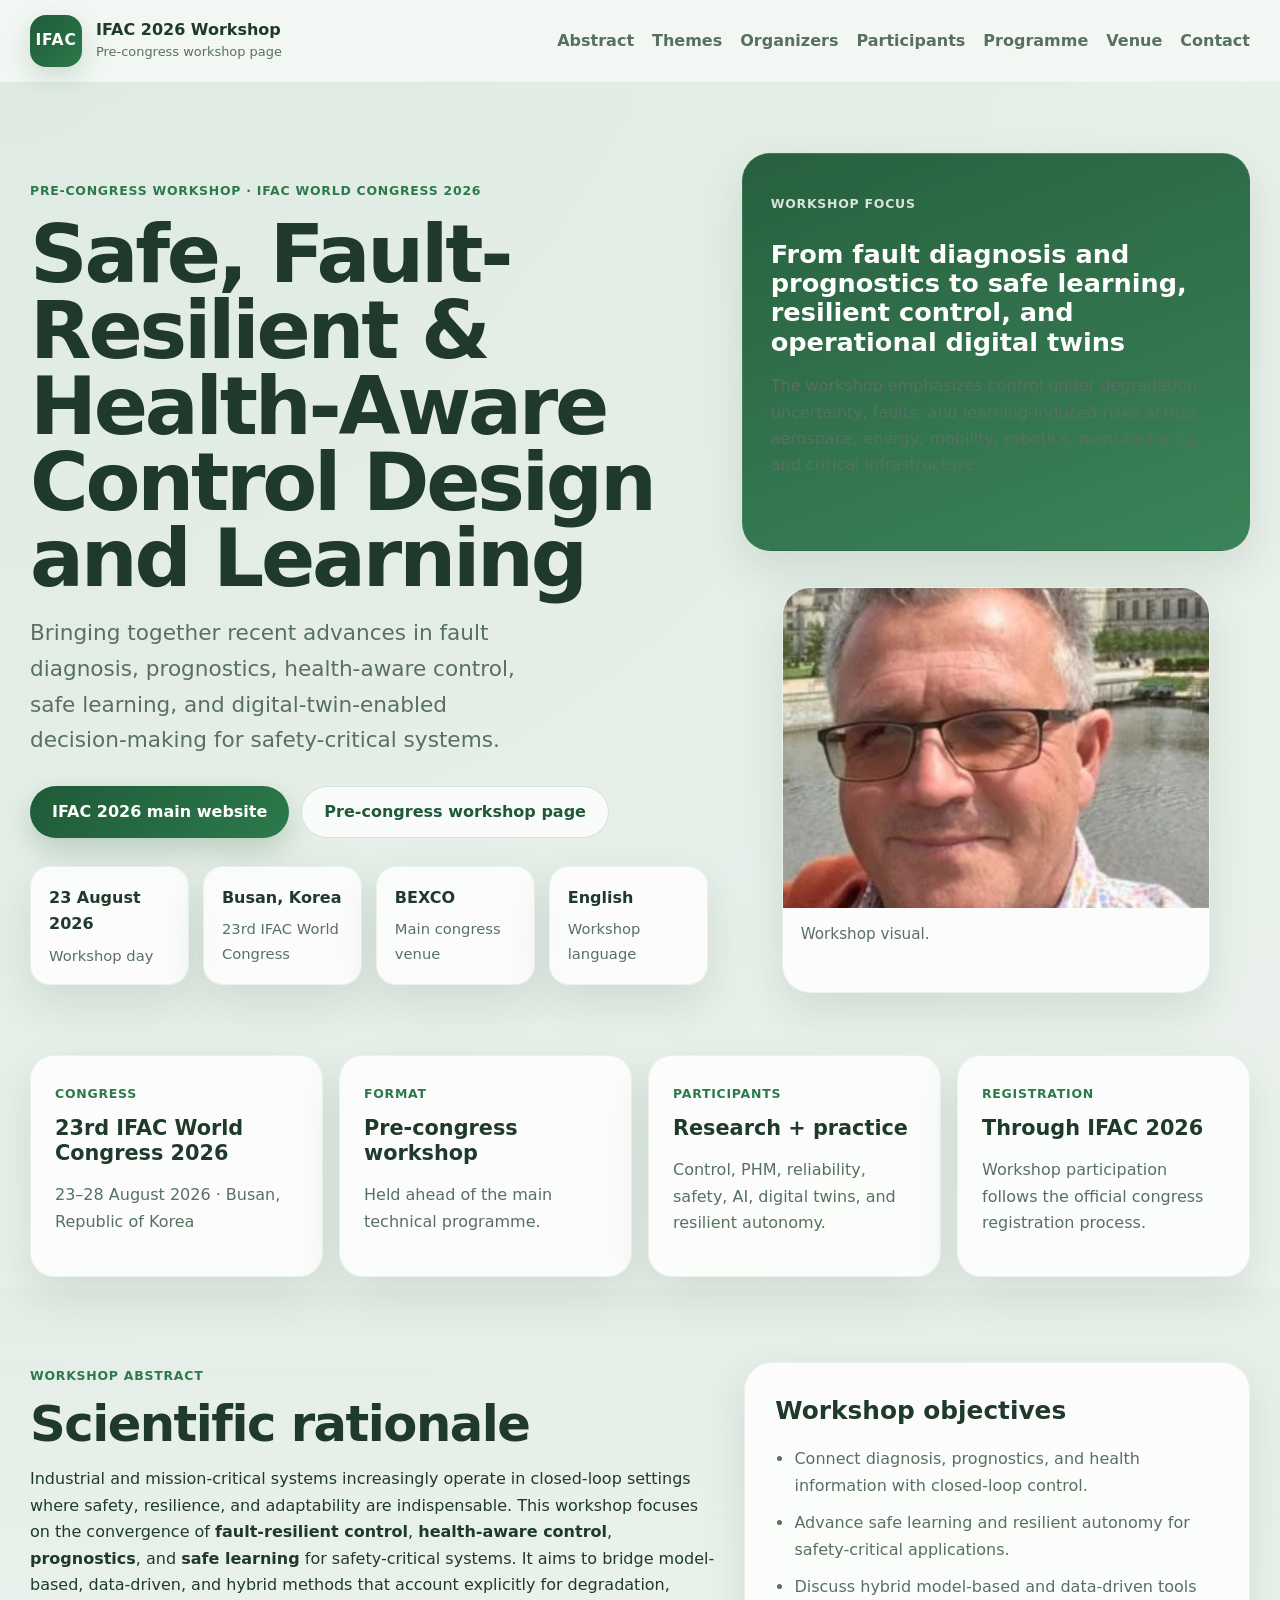
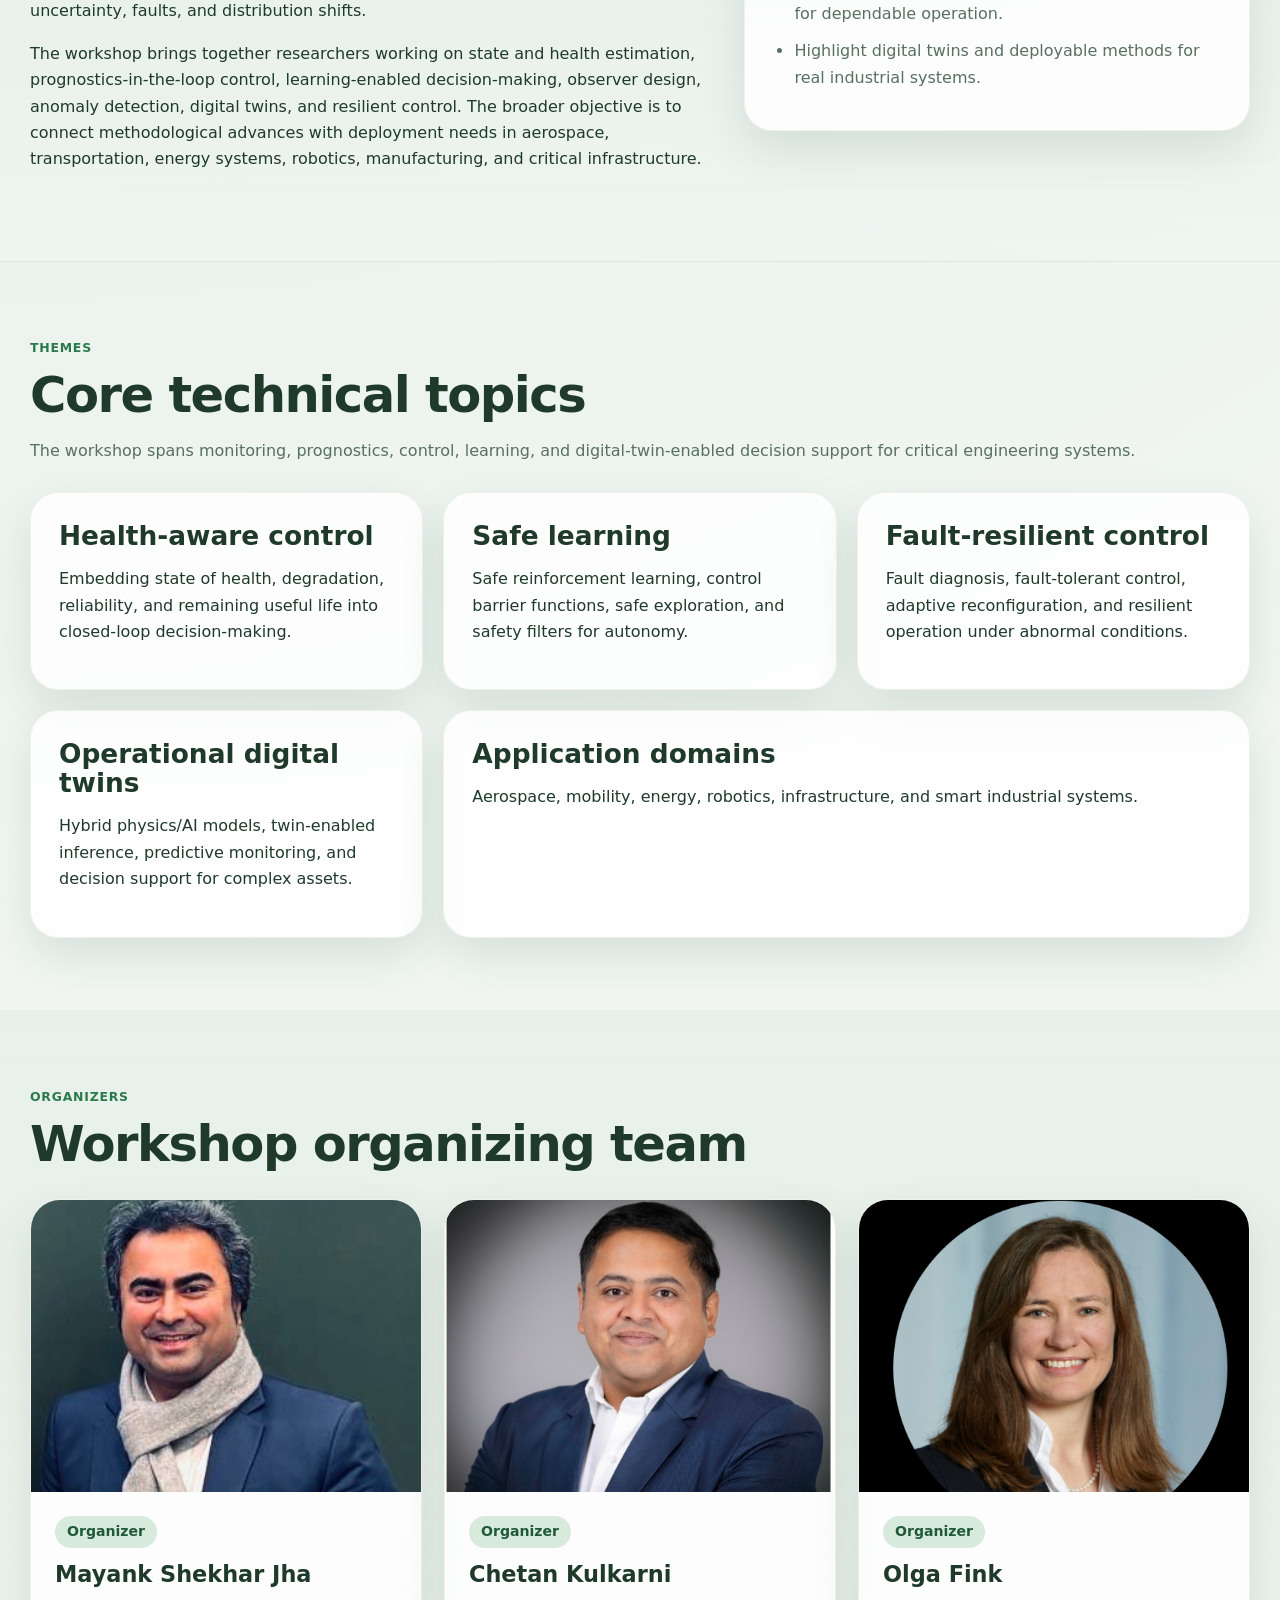
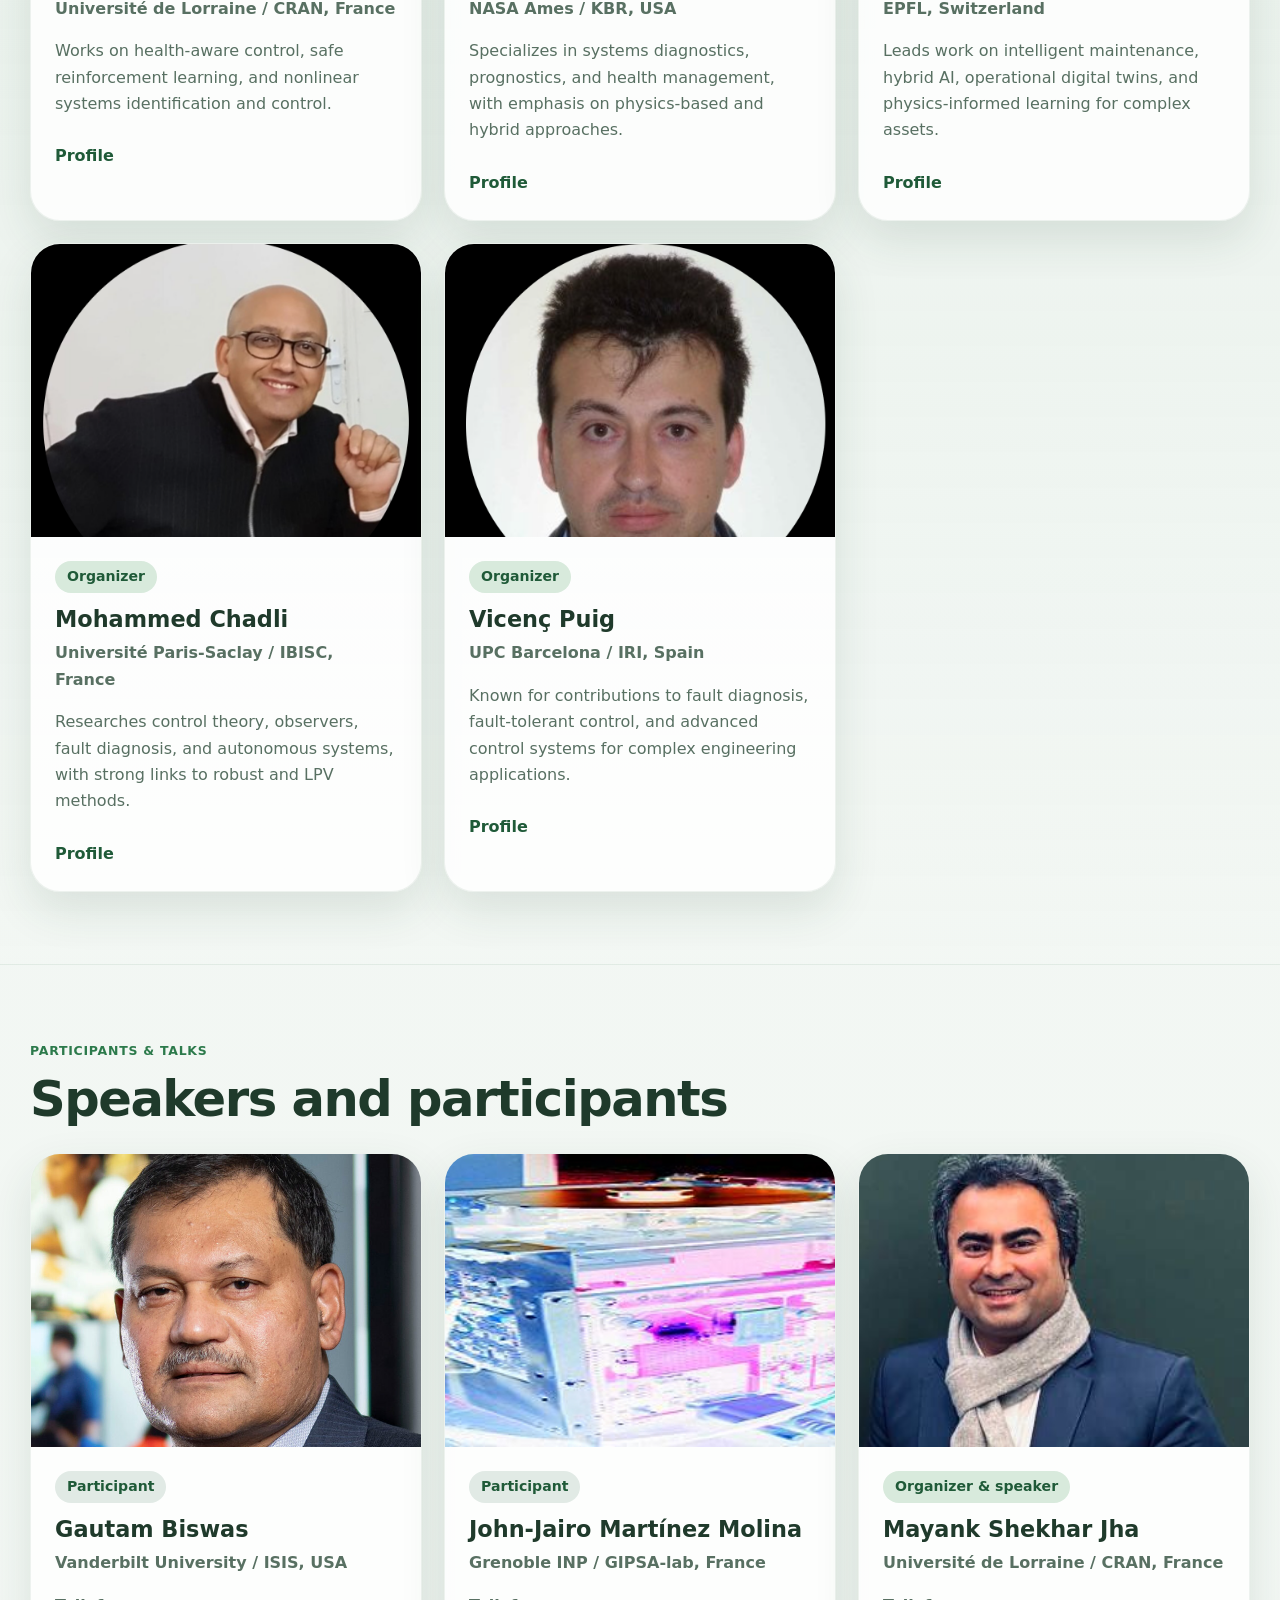
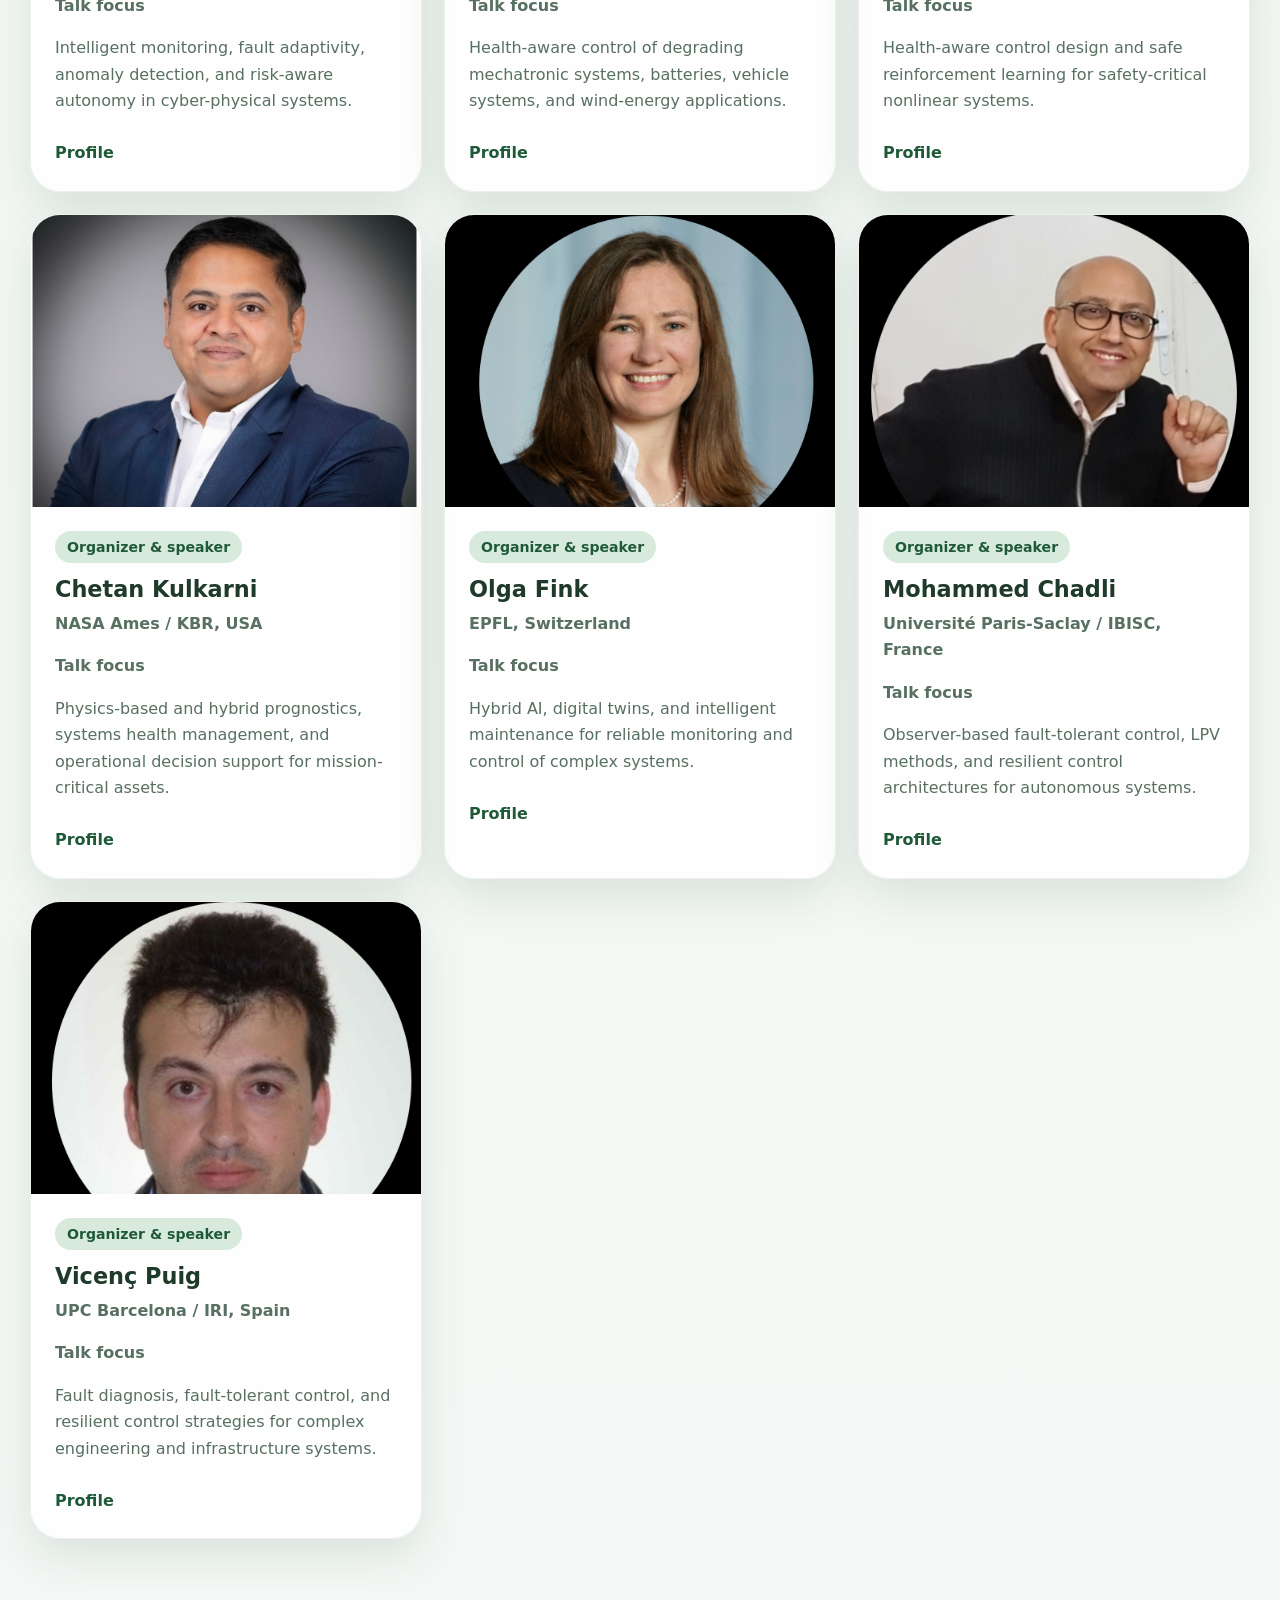
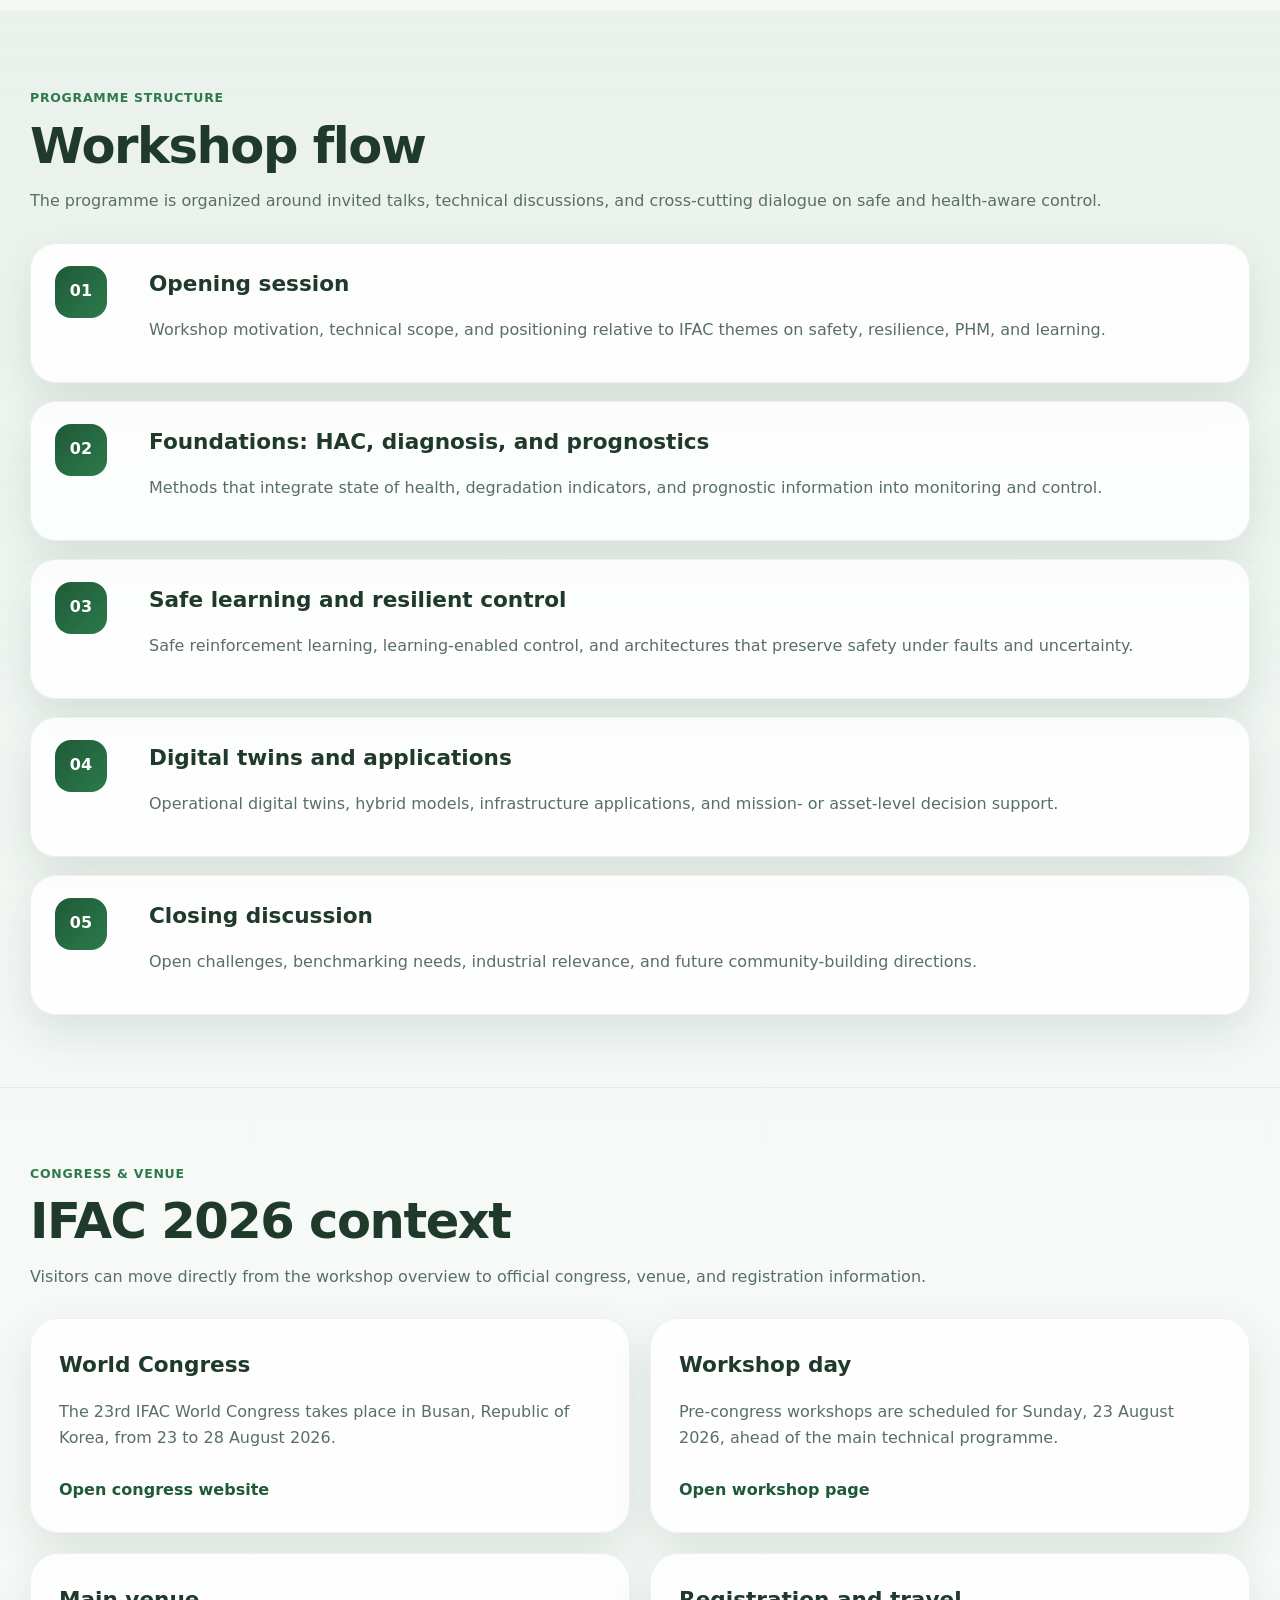
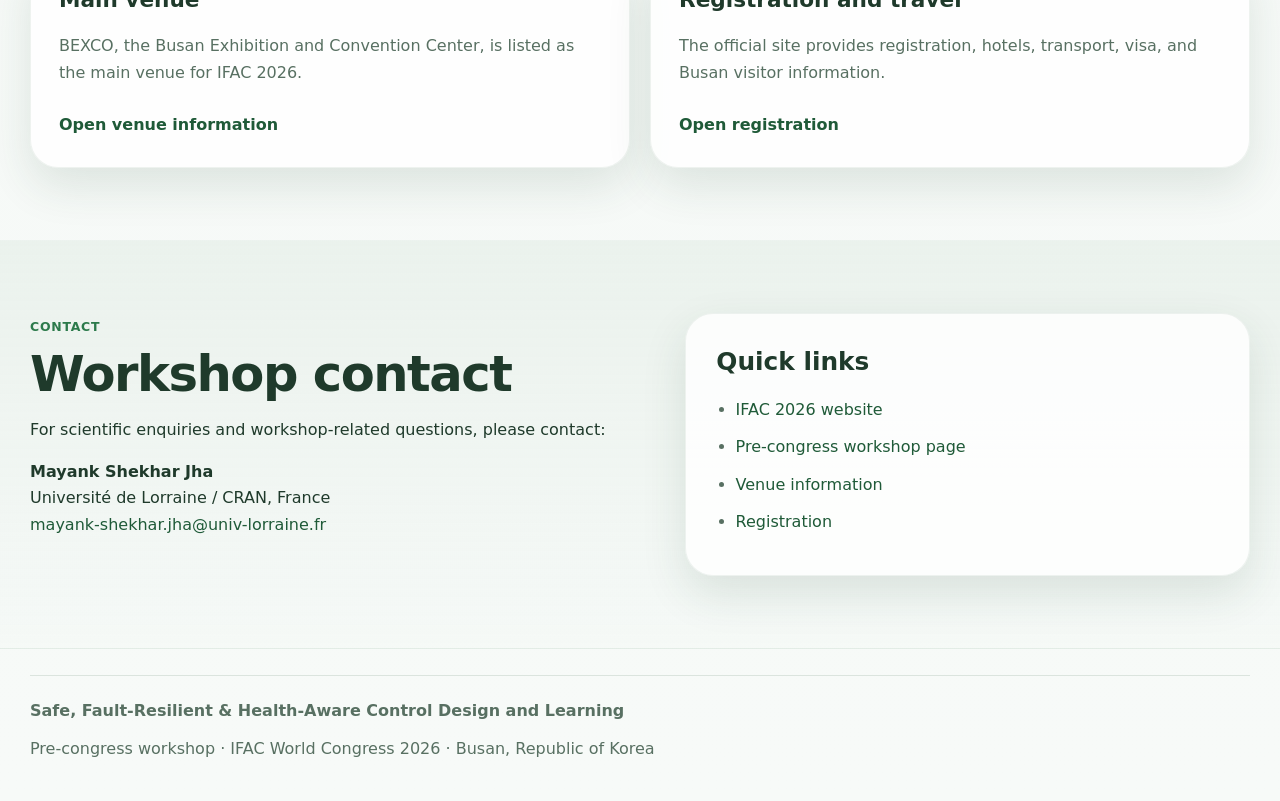
==== commit 0b963163: "Rename index(4).html to index.html" ====
--- a/index.html
+++ b/index.html
@@ -4,7 +4,7 @@
   <meta charset="utf-8" />
   <meta name="viewport" content="width=device-width, initial-scale=1" />
   <title>IFAC 2026 Workshop | Safe, Fault-Resilient &amp; Health-Aware Control Design and Learning</title>
-  <meta name="description" content="Draft microsite for a proposed pre-congress workshop at the IFAC World Congress 2026 in Busan, Republic of Korea." />
+  <meta name="description" content="Pre-congress workshop page for IFAC World Congress 2026 on safe, fault-resilient, and health-aware control design and learning." />
   <link rel="stylesheet" href="styles.css" />
 </head>
 <body>
@@ -14,7 +14,7 @@
         <span class="brand-mark">IFAC</span>
         <span class="brand-text">
           <strong>IFAC 2026 Workshop</strong>
-          <small>Proposed pre-congress microsite</small>
+          <small>Pre-congress workshop page</small>
         </span>
       </a>
 
@@ -38,12 +38,11 @@
     <section class="hero">
       <div class="container hero-grid">
         <div class="hero-copy">
-          <div class="eyebrow">Proposed pre-congress workshop · IFAC World Congress 2026</div>
+          <div class="eyebrow">Pre-congress workshop · IFAC World Congress 2026</div>
           <h1>Safe, Fault-Resilient &amp; <span>Health-Aware Control Design and Learning</span></h1>
           <p class="hero-lead">
-            A workshop-oriented microsite for an IFAC 2026 theme at the intersection of
-            fault diagnosis, prognostics, health-aware control, safe learning, and digital-twin-enabled
-            decision-making for safety-critical systems.
+            Bringing together recent advances in fault diagnosis, prognostics, health-aware control,
+            safe learning, and digital-twin-enabled decision-making for safety-critical systems.
           </p>
 
           <div class="hero-actions">
@@ -66,7 +65,7 @@
             </article>
             <article>
               <strong>English</strong>
-              <span>Academic workshop site</span>
+              <span>Workshop language</span>
             </article>
           </div>
         </div>
@@ -76,15 +75,15 @@
             <p class="panel-label">Workshop focus</p>
             <h2>From fault diagnosis and prognostics to safe learning, resilient control, and operational digital twins</h2>
             <p>
-              The scientific emphasis is on control under degradation, uncertainty, faults,
-              and learning-induced risks in aerospace, energy, mobility, robotics, manufacturing,
-              and critical infrastructure.
+              The workshop emphasizes control under degradation, uncertainty, faults,
+              and learning-induced risks across aerospace, energy, mobility, robotics,
+              manufacturing, and critical infrastructure.
             </p>
           </div>
 
           <figure class="panel-visual">
-            <img src="assets/images/DT.webp" alt="Workshop visual supplied by the organizers" />
-            <figcaption>Workshop visual supplied with the proposal materials.</figcaption>
+            <img src="DT.webp" data-fallback="assets/images/DT.webp" alt="Workshop visual" />
+            <figcaption>Workshop visual.</figcaption>
           </figure>
         </aside>
       </div>
@@ -98,9 +97,9 @@
           <p>23–28 August 2026 · Busan, Republic of Korea</p>
         </article>
         <article>
-          <span class="kicker">Workshop status</span>
-          <h3>Proposed pre-congress format</h3>
-          <p>Final room allocation and logistics follow the official IFAC programme.</p>
+          <span class="kicker">Format</span>
+          <h3>Pre-congress workshop</h3>
+          <p>Held ahead of the main technical programme.</p>
         </article>
         <article>
           <span class="kicker">Participants</span>
@@ -122,29 +121,28 @@
           <h2>Scientific rationale</h2>
           <p>
             Industrial and mission-critical systems increasingly operate in closed-loop settings where
-            safety, resilience, and adaptability are indispensable. This proposed workshop focuses on
-            the convergence of <strong>fault-resilient control</strong>, <strong>health-aware control</strong>,
+            safety, resilience, and adaptability are indispensable. This workshop focuses on the
+            convergence of <strong>fault-resilient control</strong>, <strong>health-aware control</strong>,
             <strong>prognostics</strong>, and <strong>safe learning</strong> for safety-critical systems.
             It aims to bridge model-based, data-driven, and hybrid methods that account explicitly for
             degradation, uncertainty, faults, and distribution shifts.
           </p>
           <p>
-            The workshop is designed to bring together researchers working on state and health estimation,
-            prognostics-in-the-loop control, robust and learning-based model predictive control,
-            observer design, anomaly detection, digital twins, and resilient multi-agent systems.
+            The workshop brings together researchers working on state and health estimation,
+            prognostics-in-the-loop control, learning-enabled decision-making,
+            observer design, anomaly detection, digital twins, and resilient control.
             The broader objective is to connect methodological advances with deployment needs in
             aerospace, transportation, energy systems, robotics, manufacturing, and critical infrastructure.
           </p>
         </div>
 
         <div class="callout-card">
-          <h3>What the website is built to communicate</h3>
+          <h3>Workshop objectives</h3>
           <ul>
-            <li>A clear workshop identity aligned with IFAC 2026.</li>
-            <li>An organizer-first presentation style suited to academic microsites.</li>
-            <li>Participant cards with affiliations, short bios, and provisional talk themes.</li>
-            <li>Direct links to the congress, workshop page, venue information, and official logistics.</li>
-            <li>Editable sections so the final proposal text and exact talk titles can be dropped in quickly.</li>
+            <li>Connect diagnosis, prognostics, and health information with closed-loop control.</li>
+            <li>Advance safe learning and resilient autonomy for safety-critical applications.</li>
+            <li>Discuss hybrid model-based and data-driven tools for dependable operation.</li>
+            <li>Highlight digital twins and deployable methods for real industrial systems.</li>
           </ul>
         </div>
       </div>
@@ -156,12 +154,11 @@
           <div class="section-tag">Themes</div>
           <h2>Core technical topics</h2>
           <p>
-            The site is framed around the public workshop-track theme and the IFAC working-group agenda on
-            health-aware control and safe learning for safety-critical systems.
-          </p>
-        </div>
-
-        <div class="topic-grid">
+            The workshop spans monitoring, prognostics, control, learning, and digital-twin-enabled decision support for critical engineering systems.
+          </p>
+        </div>
+
+        <div class="topic-grid topic-grid--five">
           <article class="topic-card">
             <h3>Health-aware control</h3>
             <p>Embedding state of health, degradation, reliability, and remaining useful life into closed-loop decision-making.</p>
@@ -177,18 +174,6 @@
           <article class="topic-card">
             <h3>Operational digital twins</h3>
             <p>Hybrid physics/AI models, twin-enabled inference, predictive monitoring, and decision support for complex assets.</p>
-          </article>
-          <article class="topic-card">
-            <h3>Robust &amp; learning-based MPC</h3>
-            <p>Robust, stochastic, and data-driven predictive control methods that remain dependable under uncertainty.</p>
-          </article>
-          <article class="topic-card">
-            <h3>Observers &amp; estimation</h3>
-            <p>State estimation, interval observers, anomaly detection, health indicators, and uncertainty quantification.</p>
-          </article>
-          <article class="topic-card">
-            <h3>Distributed resilience</h3>
-            <p>Networked, multi-agent, and cyber-physical systems that require scalable safety and resilient coordination.</p>
           </article>
           <article class="topic-card">
             <h3>Application domains</h3>
@@ -203,14 +188,11 @@
         <div class="section-head">
           <div class="section-tag">Organizers</div>
           <h2>Workshop organizing team</h2>
-          <p>
-            The organizer list below follows the public IFAC 2026 activity pages and related announcements.
-          </p>
         </div>
 
         <div class="people-grid people-grid--organizers">
           <article class="person-card">
-            <div class="person-photo"><img src="assets/images/mayank_jha.jpeg" alt="Portrait of Mayank Shekhar Jha" /></div>
+            <div class="person-photo"><img src="mayank_jha.jpeg" data-fallback="assets/images/mayank_jha.jpeg" alt="Portrait of Mayank Shekhar Jha" loading="lazy" /></div>
             <div class="person-body">
               <span class="badge">Organizer</span>
               <h3>Mayank Shekhar Jha</h3>
@@ -221,7 +203,7 @@
           </article>
 
           <article class="person-card">
-            <div class="person-photo"><img src="assets/images/chetan_kulkarni.jpeg" alt="Portrait of Chetan Kulkarni" /></div>
+            <div class="person-photo"><img src="chetan_kulkarni.jpeg" data-fallback="assets/images/chetan_kulkarni.jpeg" alt="Portrait of Chetan Kulkarni" loading="lazy" /></div>
             <div class="person-body">
               <span class="badge">Organizer</span>
               <h3>Chetan Kulkarni</h3>
@@ -232,7 +214,7 @@
           </article>
 
           <article class="person-card">
-            <div class="person-photo"><img src="assets/images/olga_fink.png" alt="Portrait of Olga Fink" /></div>
+            <div class="person-photo"><img src="olga_fink.png" data-fallback="assets/images/olga_fink.png" alt="Portrait of Olga Fink" loading="lazy" /></div>
             <div class="person-body">
               <span class="badge">Organizer</span>
               <h3>Olga Fink</h3>
@@ -243,7 +225,7 @@
           </article>
 
           <article class="person-card">
-            <div class="person-photo"><img src="assets/images/mohammed_chadli.png" alt="Portrait of Mohammed Chadli" /></div>
+            <div class="person-photo"><img src="mohammed_chadli.png" data-fallback="assets/images/mohammed_chadli.png" alt="Portrait of Mohammed Chadli" loading="lazy" /></div>
             <div class="person-body">
               <span class="badge">Organizer</span>
               <h3>Mohammed Chadli</h3>
@@ -254,7 +236,7 @@
           </article>
 
           <article class="person-card">
-            <div class="person-photo"><img src="assets/images/vicence_puig.png" alt="Portrait of Vicenç Puig" /></div>
+            <div class="person-photo"><img src="vicence_puig.png" data-fallback="assets/images/vicence_puig.png" alt="Portrait of Vicenç Puig" loading="lazy" /></div>
             <div class="person-body">
               <span class="badge">Organizer</span>
               <h3>Vicenç Puig</h3>
@@ -271,93 +253,89 @@
       <div class="container">
         <div class="section-head">
           <div class="section-tag">Participants &amp; talks</div>
-          <h2>Speakers, participants, and provisional contribution themes</h2>
-          <p>
-            The cards below are structured so exact talk titles can be updated easily. At this stage,
-            the text is phrased as <em>provisional talk themes</em> aligned with each participant's public research profile.
-          </p>
+          <h2>Speakers and participants</h2>
         </div>
 
         <div class="people-grid">
           <article class="person-card speaker-card">
-            <div class="person-photo"><img src="assets/images/gautam_biswas.jpg" alt="Portrait of Gautam Biswas" /></div>
+            <div class="person-photo"><img src="gautam_biswas.jpg" data-fallback="assets/images/gautam_biswas.jpg" alt="Portrait of Gautam Biswas" loading="lazy" /></div>
             <div class="person-body">
               <span class="badge badge-alt">Participant</span>
               <h3>Gautam Biswas</h3>
               <p class="affiliation">Vanderbilt University / ISIS, USA</p>
-              <p class="talk-title">Provisional talk theme</p>
+              <p class="talk-title">Talk focus</p>
               <p class="talk-copy">Intelligent monitoring, fault adaptivity, anomaly detection, and risk-aware autonomy in cyber-physical systems.</p>
               <a href="https://www.isis.vanderbilt.edu/gautam-biswas" target="_blank" rel="noopener noreferrer">Profile</a>
             </div>
           </article>
 
           <article class="person-card speaker-card">
-            <div class="person-photo"><img src="assets/images/john_jairo_molina.jpg" alt="Portrait of John-Jairo Martinez Molina" /></div>
+            <div class="person-photo"><img src="john_jairo_molina.jpg" data-fallback="assets/images/john_jairo_molina.jpg" alt="Portrait of John-Jairo Martínez Molina" loading="lazy" /></div>
             <div class="person-body">
               <span class="badge badge-alt">Participant</span>
               <h3>John-Jairo Martínez Molina</h3>
               <p class="affiliation">Grenoble INP / GIPSA-lab, France</p>
-              <p class="talk-title">Provisional talk theme</p>
+              <p class="talk-title">Talk focus</p>
               <p class="talk-copy">Health-aware control of degrading mechatronic systems, batteries, vehicle systems, and wind-energy applications.</p>
               <a href="https://www.gipsa-lab.grenoble-inp.fr/user/john-jairo.martinez-molina" target="_blank" rel="noopener noreferrer">Profile</a>
             </div>
           </article>
 
           <article class="person-card speaker-card">
-            <div class="person-photo"><img src="assets/images/mayank_jha.jpeg" alt="Portrait of Mayank Shekhar Jha" /></div>
+            <div class="person-photo"><img src="mayank_jha.jpeg" data-fallback="assets/images/mayank_jha.jpeg" alt="Portrait of Mayank Shekhar Jha" loading="lazy" /></div>
             <div class="person-body">
               <span class="badge">Organizer &amp; speaker</span>
               <h3>Mayank Shekhar Jha</h3>
               <p class="affiliation">Université de Lorraine / CRAN, France</p>
-              <p class="talk-title">Provisional talk theme</p>
+              <p class="talk-title">Talk focus</p>
               <p class="talk-copy">Health-aware control design and safe reinforcement learning for safety-critical nonlinear systems.</p>
               <a href="https://w3.cran.univ-lorraine.fr/mayank-shekhar.jha/?q=content%2Fmayank-shekhar-jha" target="_blank" rel="noopener noreferrer">Profile</a>
             </div>
           </article>
 
           <article class="person-card speaker-card">
-            <div class="person-photo"><img src="assets/images/chetan_kulkarni.jpeg" alt="Portrait of Chetan Kulkarni" /></div>
+            <div class="person-photo"><img src="chetan_kulkarni.jpeg" data-fallback="assets/images/chetan_kulkarni.jpeg" alt="Portrait of Chetan Kulkarni" loading="lazy" /></div>
             <div class="person-body">
               <span class="badge">Organizer &amp; speaker</span>
               <h3>Chetan Kulkarni</h3>
               <p class="affiliation">NASA Ames / KBR, USA</p>
-              <p class="talk-title">Provisional talk theme</p>
+              <p class="talk-title">Talk focus</p>
               <p class="talk-copy">Physics-based and hybrid prognostics, systems health management, and operational decision support for mission-critical assets.</p>
               <a href="https://ieee-ims.org/contact/dr-chetan-shrikant-kulkarni" target="_blank" rel="noopener noreferrer">Profile</a>
             </div>
           </article>
 
           <article class="person-card speaker-card">
-            <div class="person-photo"><img src="assets/images/olga_fink.png" alt="Portrait of Olga Fink" /></div>
+            <div class="person-photo"><img src="olga_fink.png" data-fallback="assets/images/olga_fink.png" alt="Portrait of Olga Fink" loading="lazy" /></div>
             <div class="person-body">
               <span class="badge">Organizer &amp; speaker</span>
               <h3>Olga Fink</h3>
               <p class="affiliation">EPFL, Switzerland</p>
-              <p class="talk-title">Provisional talk theme</p>
+              <p class="talk-title">Talk focus</p>
               <p class="talk-copy">Hybrid AI, digital twins, and intelligent maintenance for reliable monitoring and control of complex systems.</p>
               <a href="https://people.epfl.ch/olga.fink?lang=en" target="_blank" rel="noopener noreferrer">Profile</a>
             </div>
           </article>
 
           <article class="person-card speaker-card">
-            <div class="person-photo"><img src="assets/images/mohammed_chadli.png" alt="Portrait of Mohammed Chadli" /></div>
+            <div class="person-photo"><img src="mohammed_chadli.png" data-fallback="assets/images/mohammed_chadli.png" alt="Portrait of Mohammed Chadli" loading="lazy" /></div>
             <div class="person-body">
               <span class="badge">Organizer &amp; speaker</span>
               <h3>Mohammed Chadli</h3>
               <p class="affiliation">Université Paris-Saclay / IBISC, France</p>
-              <p class="talk-title">Provisional talk theme</p>
+              <p class="talk-title">Talk focus</p>
               <p class="talk-copy">Observer-based fault-tolerant control, LPV methods, and resilient control architectures for autonomous systems.</p>
               <a href="https://cv.hal.science/mohammed-chadli" target="_blank" rel="noopener noreferrer">Profile</a>
             </div>
           </article>
 
           <article class="person-card speaker-card">
-            <div class="person-photo"><img src="assets/images/vicence_puig.png" alt="Portrait of Vicenç Puig" /></div>
+            <div class="person-photo"><img src="vicence_puig.png" data-fallback="assets/images/vicence_puig.png" alt="Portrait of Vicenç Puig" loading="lazy" /></div>
             <div class="person-body">
               <span class="badge">Organizer &amp; speaker</span>
               <h3>Vicenç Puig</h3>
               <p class="affiliation">UPC Barcelona / IRI, Spain</p>
-              <p class="talk-title">Provisional talk theme</p>
+              <p class="talk-title">Talk focus</p>
               <p class="talk-copy">Fault diagnosis, fault-tolerant control, and resilient control strategies for complex engineering and infrastructure systems.</p>
               <a href="https://www.iri.upc.edu/staff/vpuig" target="_blank" rel="noopener noreferrer">Profile</a>
             </div>
@@ -370,10 +348,9 @@
       <div class="container">
         <div class="section-head">
           <div class="section-tag">Programme structure</div>
-          <h2>Illustrative workshop flow</h2>
-          <p>
-            This section is intentionally written as a draft structure rather than a fixed timetable,
-            so it can be updated when the final proposal and room allocation are confirmed.
+          <h2>Workshop flow</h2>
+          <p>
+            The programme is organized around invited talks, technical discussions, and cross-cutting dialogue on safe and health-aware control.
           </p>
         </div>
 
@@ -381,7 +358,7 @@
           <article class="timeline-item">
             <span class="timeline-step">01</span>
             <div>
-              <h3>Opening framing session</h3>
+              <h3>Opening session</h3>
               <p>Workshop motivation, technical scope, and positioning relative to IFAC themes on safety, resilience, PHM, and learning.</p>
             </div>
           </article>
@@ -396,21 +373,21 @@
             <span class="timeline-step">03</span>
             <div>
               <h3>Safe learning and resilient control</h3>
-              <p>Safe RL, learning-enabled control, robust predictive control, and architectures that preserve safety under faults and uncertainty.</p>
+              <p>Safe reinforcement learning, learning-enabled control, and architectures that preserve safety under faults and uncertainty.</p>
             </div>
           </article>
           <article class="timeline-item">
             <span class="timeline-step">04</span>
             <div>
-              <h3>Digital twins and application-driven case studies</h3>
+              <h3>Digital twins and applications</h3>
               <p>Operational digital twins, hybrid models, infrastructure applications, and mission- or asset-level decision support.</p>
             </div>
           </article>
           <article class="timeline-item">
             <span class="timeline-step">05</span>
             <div>
-              <h3>Closing panel and discussion</h3>
-              <p>Open challenges, benchmarking needs, industrial relevance, and future IFAC community-building actions.</p>
+              <h3>Closing discussion</h3>
+              <p>Open challenges, benchmarking needs, industrial relevance, and future community-building directions.</p>
             </div>
           </article>
         </div>
@@ -423,7 +400,7 @@
           <div class="section-tag">Congress &amp; venue</div>
           <h2>IFAC 2026 context</h2>
           <p>
-            The workshop site includes direct pathways to the official congress pages so visitors can move immediately from the workshop overview to travel, registration, and venue details.
+            Visitors can move directly from the workshop overview to official congress, venue, and registration information.
           </p>
         </div>
 
@@ -448,7 +425,7 @@
 
           <article class="venue-card">
             <h3>Registration and travel</h3>
-            <p>The official site also provides registration, hotels, transport, visa, and Busan visitor information.</p>
+            <p>The official site provides registration, hotels, transport, visa, and Busan visitor information.</p>
             <a href="https://www.ifac2026.org/fairContents.do?FAIRMENU_IDX=21697&amp;hl=ENG" target="_blank" rel="noopener noreferrer">Open registration</a>
           </article>
         </div>
@@ -459,23 +436,24 @@
       <div class="container contact-grid">
         <div>
           <div class="section-tag">Contact</div>
-          <h2>Questions and updates</h2>
-          <p>
-            For proposal updates, speaker-title refinement, or final logistics, this page can be kept as the public-facing workshop microsite and updated section by section without redesign.
-          </p>
-          <p>
-            Suggested scientific contact: <a href="mailto:mayank-shekhar.jha@univ-lorraine.fr">mayank-shekhar.jha@univ-lorraine.fr</a>
+          <h2>Workshop contact</h2>
+          <p>
+            For scientific enquiries and workshop-related questions, please contact:
+          </p>
+          <p>
+            <strong>Mayank Shekhar Jha</strong><br />
+            Université de Lorraine / CRAN, France<br />
+            <a href="mailto:mayank-shekhar.jha@univ-lorraine.fr">mayank-shekhar.jha@univ-lorraine.fr</a>
           </p>
         </div>
 
         <div class="contact-card">
-          <h3>Editable items</h3>
+          <h3>Quick links</h3>
           <ul>
-            <li>Final proposal title or subtitle</li>
-            <li>Exact abstract wording from the accepted proposal</li>
-            <li>Confirmed speaker list and talk titles</li>
-            <li>Detailed timetable after room allocation</li>
-            <li>Registration or submission instructions, if needed</li>
+            <li><a href="https://www.ifac2026.org/fairDash.do?hl=ENG" target="_blank" rel="noopener noreferrer">IFAC 2026 website</a></li>
+            <li><a href="https://www.ifac2026.org/fairOnline.do?selAction=single_page&amp;SYSTEM_IDX=214&amp;FAIRMENU_IDX=21710&amp;hl=ENG#/" target="_blank" rel="noopener noreferrer">Pre-congress workshop page</a></li>
+            <li><a href="https://ifac2026.org/fairContents.do?FAIRMENU_IDX=21891&amp;hl=ENG" target="_blank" rel="noopener noreferrer">Venue information</a></li>
+            <li><a href="https://www.ifac2026.org/fairContents.do?FAIRMENU_IDX=21697&amp;hl=ENG" target="_blank" rel="noopener noreferrer">Registration</a></li>
           </ul>
         </div>
       </div>
@@ -483,22 +461,9 @@
   </main>
 
   <footer class="site-footer">
-    <div class="container footer-grid">
-      <div>
-        <strong>IFAC 2026 Workshop Draft</strong>
-        <p>
-          Green-themed academic microsite prepared for GitHub Pages deployment.
-          The structure is intentionally editable so proposal-specific text can be updated quickly.
-        </p>
-      </div>
-      <div>
-        <strong>Suggested deployment</strong>
-        <p>Upload the full folder contents to the root of a public GitHub repository and enable GitHub Pages from the main branch.</p>
-      </div>
-      <div>
-        <strong>Assets note</strong>
-        <p>The supplied image <code>DT.webp</code> is included as a workshop visual and remains available for remapping if a participant name is later confirmed.</p>
-      </div>
+    <div class="container footer-clean">
+      <p><strong>Safe, Fault-Resilient &amp; Health-Aware Control Design and Learning</strong></p>
+      <p>Pre-congress workshop · IFAC World Congress 2026 · Busan, Republic of Korea</p>
     </div>
   </footer>
 
@@ -518,6 +483,15 @@
         });
       });
     }
+
+    document.querySelectorAll('img[data-fallback]').forEach((img) => {
+      img.addEventListener('error', function handleError() {
+        const fallback = img.getAttribute('data-fallback');
+        if (fallback && img.getAttribute('src') !== fallback) {
+          img.setAttribute('src', fallback);
+        }
+      });
+    });
   </script>
 </body>
 </html>
--- a/styles.css
+++ b/styles.css
@@ -1,25 +1,18 @@
 :root {
-  --bg: #eff8f1;
-  --bg-soft: #f7fcf8;
-  --surface: rgba(255,255,255,0.84);
-  --surface-strong: #ffffff;
-  --surface-tint: #e6f4ea;
-  --text: #133322;
-  --muted: #4e6b5b;
-  --line: rgba(20, 80, 45, 0.12);
-  --line-strong: rgba(20, 80, 45, 0.22);
-  --primary: #146c43;
-  --primary-deep: #0f5132;
-  --primary-soft: #1f8d5c;
-  --accent: #84cc8f;
-  --accent-strong: #3ea768;
-  --shadow: 0 18px 40px rgba(18, 58, 37, 0.10);
-  --shadow-soft: 0 10px 24px rgba(18, 58, 37, 0.08);
-  --radius-xl: 28px;
-  --radius-lg: 22px;
-  --radius-md: 16px;
-  --radius-sm: 12px;
-  --container: 1180px;
+  --bg: #edf3ee;
+  --bg-soft: #f6faf7;
+  --surface: #ffffff;
+  --surface-soft: #f5f7f5;
+  --line: #dbe6dd;
+  --text: #1f3a2b;
+  --muted: #587062;
+  --primary: #1f5a38;
+  --primary-2: #2c7a4b;
+  --primary-3: #d8eadc;
+  --shadow: 0 18px 45px rgba(33, 74, 49, 0.12);
+  --radius: 28px;
+  --radius-sm: 18px;
+  --max: 1220px;
 }
 
 * {
@@ -33,12 +26,16 @@
 body {
   margin: 0;
   font-family: Inter, ui-sans-serif, system-ui, -apple-system, BlinkMacSystemFont, "Segoe UI", sans-serif;
+  color: var(--text);
   background:
-    radial-gradient(circle at top left, rgba(132, 204, 143, 0.26), transparent 30%),
-    radial-gradient(circle at top right, rgba(20, 108, 67, 0.12), transparent 25%),
-    linear-gradient(180deg, #f7fcf8 0%, #edf7ef 42%, #eff8f1 100%);
-  color: var(--text);
+    radial-gradient(circle at top left, rgba(44, 122, 75, 0.08), transparent 28%),
+    linear-gradient(180deg, #eef4ef 0%, #f7faf8 100%);
   line-height: 1.65;
+}
+
+img {
+  max-width: 100%;
+  display: block;
 }
 
 a {
@@ -47,16 +44,11 @@
 }
 
 a:hover {
-  color: var(--primary-deep);
-}
-
-img {
-  display: block;
-  max-width: 100%;
+  text-decoration: underline;
 }
 
 .container {
-  width: min(calc(100% - 2rem), var(--container));
+  width: min(var(--max), calc(100% - 40px));
   margin: 0 auto;
 }
 
@@ -64,42 +56,46 @@
   position: sticky;
   top: 0;
   z-index: 30;
-  backdrop-filter: blur(18px);
-  background: rgba(245, 252, 247, 0.78);
-  border-bottom: 1px solid var(--line);
+  backdrop-filter: blur(16px);
+  background: rgba(244, 249, 245, 0.88);
+  border-bottom: 1px solid rgba(141, 170, 148, 0.2);
 }
 
 .nav-wrap {
   display: flex;
   align-items: center;
   justify-content: space-between;
-  gap: 1rem;
+  gap: 24px;
   min-height: 82px;
 }
 
 .brand {
   display: inline-flex;
   align-items: center;
-  gap: 0.9rem;
+  gap: 14px;
   color: var(--text);
+  font-size: 0.97rem;
+}
+
+.brand:hover {
+  text-decoration: none;
 }
 
 .brand-mark {
-  width: 54px;
-  height: 54px;
+  width: 52px;
+  height: 52px;
+  border-radius: 16px;
   display: grid;
   place-items: center;
-  border-radius: 18px;
-  background: linear-gradient(135deg, var(--primary), var(--accent-strong));
-  color: white;
+  background: linear-gradient(135deg, var(--primary), var(--primary-2));
+  color: #fff;
   font-weight: 800;
-  letter-spacing: 0.06em;
-  box-shadow: var(--shadow-soft);
+  letter-spacing: 0.05em;
+  box-shadow: 0 10px 26px rgba(32, 90, 56, 0.18);
 }
 
 .brand-text {
   display: grid;
-  gap: 0.1rem;
 }
 
 .brand-text strong {
@@ -109,99 +105,95 @@
 
 .brand-text small {
   color: var(--muted);
-  font-size: 0.86rem;
+  margin-top: 2px;
 }
 
 .site-nav {
   display: flex;
   align-items: center;
-  gap: 1rem;
-  flex-wrap: wrap;
+  gap: 18px;
 }
 
 .site-nav a {
-  color: var(--text);
+  color: var(--muted);
   font-weight: 600;
-  font-size: 0.95rem;
-  padding: 0.4rem 0.3rem;
 }
 
 .site-nav a:hover {
   color: var(--primary);
+  text-decoration: none;
 }
 
 .nav-toggle {
   display: none;
-  width: 46px;
-  height: 46px;
+  width: 50px;
+  height: 50px;
+  border-radius: 14px;
   border: 1px solid var(--line);
-  border-radius: 14px;
-  background: rgba(255,255,255,0.72);
+  background: var(--surface);
   padding: 0;
   cursor: pointer;
 }
 
 .nav-toggle span {
   display: block;
-  width: 18px;
+  width: 22px;
   height: 2px;
-  margin: 4px auto;
-  background: var(--primary-deep);
-  border-radius: 999px;
+  background: var(--text);
+  margin: 5px auto;
+  border-radius: 99px;
 }
 
 .hero {
-  padding: 5rem 0 2.5rem;
+  padding: 70px 0 46px;
 }
 
 .hero-grid {
   display: grid;
-  grid-template-columns: minmax(0, 1.2fr) minmax(320px, 0.8fr);
-  gap: 2rem;
-  align-items: start;
+  grid-template-columns: 1.2fr 0.9fr;
+  gap: 34px;
+  align-items: stretch;
 }
 
 .hero-copy {
-  padding-right: 0.5rem;
+  padding: 24px 0;
 }
 
 .eyebrow,
 .section-tag,
 .kicker,
 .panel-label {
-  display: inline-flex;
-  align-items: center;
-  gap: 0.4rem;
+  display: inline-block;
+  letter-spacing: 0.06em;
   text-transform: uppercase;
-  letter-spacing: 0.12em;
+  font-weight: 800;
   font-size: 0.78rem;
-  font-weight: 800;
-  color: var(--primary);
+  color: var(--primary-2);
 }
 
 .hero h1 {
-  margin: 0.85rem 0 1rem;
-  font-size: clamp(2.4rem, 5vw, 4.5rem);
-  line-height: 1.06;
+  margin: 14px 0 18px;
+  font-size: clamp(2.75rem, 7vw, 5rem);
+  line-height: 0.95;
   letter-spacing: -0.04em;
-  max-width: 12ch;
 }
 
 .hero h1 span {
-  color: var(--primary);
+  display: inline-block;
 }
 
 .hero-lead {
-  max-width: 64ch;
-  font-size: 1.08rem;
+  margin: 0 0 28px;
+  font-size: clamp(1.05rem, 2vw, 1.35rem);
   color: var(--muted);
+  max-width: 36ch;
 }
 
 .hero-actions {
   display: flex;
-  gap: 0.9rem;
   flex-wrap: wrap;
-  margin: 1.6rem 0 1.8rem;
+  gap: 12px;
+  margin-bottom: 28px;
 }
 
 .button {
@@ -209,52 +201,54 @@
   align-items: center;
   justify-content: center;
   min-height: 52px;
-  padding: 0.85rem 1.2rem;
+  padding: 0 22px;
   border-radius: 999px;
   font-weight: 700;
-  transition: transform 0.18s ease, box-shadow 0.18s ease, background 0.18s ease;
+  text-decoration: none;
+  transition: transform 0.15s ease, box-shadow 0.15s ease, background 0.15s ease;
 }
 
 .button:hover {
   transform: translateY(-1px);
+  text-decoration: none;
 }
 
 .button.primary {
-  background: linear-gradient(135deg, var(--primary), var(--accent-strong));
+  background: linear-gradient(135deg, var(--primary), var(--primary-2));
   color: #fff;
-  box-shadow: var(--shadow-soft);
+  box-shadow: 0 12px 28px rgba(32, 90, 56, 0.22);
 }
 
 .button.secondary {
-  background: rgba(255,255,255,0.76);
-  border: 1px solid var(--line-strong);
-  color: var(--text);
+  background: rgba(255, 255, 255, 0.78);
+  color: var(--primary);
+  border: 1px solid rgba(44, 122, 75, 0.18);
 }
 
 .hero-stats {
   display: grid;
   grid-template-columns: repeat(4, minmax(0, 1fr));
-  gap: 1rem;
+  gap: 14px;
 }
 
 .hero-stats article,
-.info-strip-grid article,
-.callout-card,
+.info-strip article,
 .topic-card,
 .person-card,
+.venue-card,
+.callout-card,
+.contact-card,
 .timeline-item,
-.venue-card,
-.contact-card,
 .panel-card,
 .panel-visual {
-  background: var(--surface);
-  border: 1px solid rgba(255,255,255,0.72);
-  box-shadow: var(--shadow-soft);
+  border: 1px solid rgba(126, 155, 133, 0.12);
+  background: rgba(255, 255, 255, 0.82);
+  box-shadow: var(--shadow);
 }
 
 .hero-stats article {
-  padding: 1rem;
-  border-radius: var(--radius-md);
+  border-radius: 20px;
+  padding: 18px 18px 16px;
 }
 
 .hero-stats strong {
@@ -263,392 +257,372 @@
 }
 
 .hero-stats span {
+  display: block;
+  margin-top: 6px;
   color: var(--muted);
   font-size: 0.92rem;
 }
 
 .hero-panel {
   display: grid;
-  gap: 1rem;
+  gap: 20px;
 }
 
 .panel-card {
-  padding: 1.4rem;
-  border-radius: var(--radius-xl);
+  border-radius: var(--radius);
+  padding: 28px;
 }
 
 .panel-card--highlight {
-  background:
-    linear-gradient(180deg, rgba(255,255,255,0.9), rgba(230,244,234,0.88)),
-    linear-gradient(135deg, rgba(31,141,92,0.12), rgba(132,204,143,0.18));
-  border-color: rgba(31,141,92,0.16);
+  background: linear-gradient(160deg, rgba(31, 90, 56, 0.96), rgba(44, 122, 75, 0.92));
+  color: #fff;
+}
+
+.panel-card--highlight .panel-label {
+  color: rgba(255, 255, 255, 0.82);
+}
+
+.panel-card--highlight p,
+.panel-card--highlight h2 {
+  color: #fff;
 }
 
 .panel-card h2 {
-  margin: 0.4rem 0 0.7rem;
-  font-size: 1.55rem;
-  line-height: 1.2;
-}
-
-.panel-card p,
-.panel-visual figcaption {
-  margin: 0;
-  color: var(--muted);
+  margin: 12px 0 12px;
+  font-size: clamp(1.5rem, 2vw, 2rem);
+  line-height: 1.15;
 }
 
 .panel-visual {
   overflow: hidden;
-  border-radius: var(--radius-xl);
+  border-radius: var(--radius);
 }
 
 .panel-visual img {
   width: 100%;
-  aspect-ratio: 4 / 3;
+  height: 320px;
   object-fit: cover;
-  background: #dfe9e2;
 }
 
 .panel-visual figcaption {
-  padding: 0.9rem 1.1rem 1.1rem;
-  font-size: 0.9rem;
+  padding: 14px 18px 18px;
+  color: var(--muted);
+  font-size: 0.95rem;
 }
 
 .info-strip {
-  padding: 0.6rem 0 1.3rem;
+  padding-bottom: 12px;
 }
 
 .info-strip-grid {
   display: grid;
   grid-template-columns: repeat(4, minmax(0, 1fr));
-  gap: 1rem;
-}
-
-.info-strip-grid article {
-  padding: 1.15rem 1.2rem;
-  border-radius: var(--radius-lg);
-}
-
-.info-strip-grid h3,
-.section-head h2,
+  gap: 16px;
+}
+
+.info-strip article {
+  border-radius: 24px;
+  padding: 24px;
+}
+
+.info-strip h3 {
+  margin: 10px 0 8px;
+  font-size: 1.3rem;
+  line-height: 1.2;
+}
+
+.info-strip p,
+.section-head p,
+.callout-card li,
+.venue-card p,
+.person-body p,
+.contact-card li,
+.timeline-item p,
+.footer-clean p,
+.hero p {
+  color: var(--muted);
+}
+
+.section {
+  padding: 72px 0;
+}
+
+.section-soft {
+  background: linear-gradient(180deg, rgba(224, 235, 227, 0.52), rgba(242, 247, 244, 0.35));
+  border-top: 1px solid rgba(132, 161, 138, 0.08);
+  border-bottom: 1px solid rgba(132, 161, 138, 0.08);
+}
+
+.two-col {
+  display: grid;
+  grid-template-columns: 1.15fr 0.85fr;
+  gap: 30px;
+  align-items: start;
+}
+
 .section h2 {
-  margin: 0.3rem 0 0.5rem;
-  line-height: 1.15;
-}
-
-.info-strip-grid h3 {
-  font-size: 1.08rem;
-}
-
-.info-strip-grid p,
-.section-head p,
-.person-body p,
-.topic-card p,
-.venue-card p,
-.timeline-item p,
-.contact-card li,
-.callout-card li {
-  color: var(--muted);
-}
-
-.section {
-  padding: 2.35rem 0;
-}
-
-.section-soft {
-  position: relative;
-}
-
-.section-soft::before {
-  content: "";
-  position: absolute;
-  inset: 1rem 0;
-  background: linear-gradient(180deg, rgba(255,255,255,0.44), rgba(230,244,234,0.22));
-  border-top: 1px solid rgba(255,255,255,0.4);
-  border-bottom: 1px solid rgba(20, 80, 45, 0.06);
-  pointer-events: none;
-}
-
-.section-soft > .container {
-  position: relative;
-}
-
-.section-head {
-  max-width: 74ch;
-  margin-bottom: 1.5rem;
-}
-
-.section-head h2,
-.section h2 {
-  font-size: clamp(1.9rem, 4vw, 3rem);
+  margin: 10px 0 12px;
+  font-size: clamp(2rem, 4vw, 3.1rem);
+  line-height: 1.04;
   letter-spacing: -0.03em;
 }
 
-.two-col {
-  display: grid;
-  grid-template-columns: minmax(0, 1.15fr) minmax(280px, 0.85fr);
-  gap: 1.4rem;
-  align-items: start;
-}
-
-.callout-card {
-  padding: 1.3rem 1.35rem;
-  border-radius: var(--radius-xl);
+.callout-card,
+.contact-card {
+  border-radius: var(--radius);
+  padding: 28px 30px;
 }
 
 .callout-card h3,
-.contact-card h3,
-.venue-card h3,
-.timeline-item h3,
-.topic-card h3 {
-  margin: 0 0 0.55rem;
-  line-height: 1.22;
+.contact-card h3 {
+  margin-top: 0;
+  margin-bottom: 14px;
+  font-size: 1.55rem;
 }
 
 .callout-card ul,
 .contact-card ul {
-  margin: 0.7rem 0 0;
-  padding-left: 1.15rem;
+  margin: 0;
+  padding-left: 1.2rem;
+}
+
+.callout-card li,
+.contact-card li {
+  margin-bottom: 0.7rem;
+}
+
+.section-head {
+  margin-bottom: 28px;
 }
 
 .topic-grid {
   display: grid;
-  grid-template-columns: repeat(4, minmax(0, 1fr));
-  gap: 1rem;
+  grid-template-columns: repeat(3, minmax(0, 1fr));
+  gap: 20px;
+}
+
+.topic-grid--five .topic-card:last-child {
+  grid-column: span 2;
 }
 
 .topic-card {
-  padding: 1.2rem;
-  border-radius: var(--radius-lg);
+  border-radius: var(--radius);
+  padding: 28px;
   min-height: 100%;
 }
 
+.topic-card h3 {
+  margin: 0 0 12px;
+  font-size: 1.65rem;
+  line-height: 1.1;
+}
+
 .people-grid {
   display: grid;
   grid-template-columns: repeat(3, minmax(0, 1fr));
-  gap: 1rem;
+  gap: 22px;
 }
 
 .people-grid--organizers {
-  grid-template-columns: repeat(5, minmax(0, 1fr));
+  grid-template-columns: repeat(3, minmax(0, 1fr));
 }
 
 .person-card {
-  border-radius: 24px;
+  border-radius: 30px;
   overflow: hidden;
-  min-height: 100%;
 }
 
 .person-photo {
-  padding: 1rem 1rem 0;
+  aspect-ratio: 4 / 3;
+  background: linear-gradient(135deg, rgba(44, 122, 75, 0.16), rgba(31, 90, 56, 0.08));
 }
 
 .person-photo img {
   width: 100%;
-  aspect-ratio: 1 / 1;
+  height: 100%;
   object-fit: cover;
-  border-radius: 20px;
-  background: #dde9df;
+  object-position: center 18%;
 }
 
 .person-body {
-  padding: 1rem 1rem 1.2rem;
-}
-
-.person-body h3 {
-  margin: 0.45rem 0 0.2rem;
-  font-size: 1.18rem;
-  line-height: 1.2;
-}
-
-.affiliation {
-  font-weight: 700;
-  font-size: 0.95rem;
-  margin: 0 0 0.75rem;
+  padding: 24px;
 }
 
 .badge {
   display: inline-flex;
   align-items: center;
-  padding: 0.32rem 0.65rem;
+  min-height: 32px;
+  padding: 0 12px;
   border-radius: 999px;
-  font-size: 0.76rem;
+  background: var(--primary-3);
+  color: var(--primary);
+  font-weight: 700;
+  font-size: 0.88rem;
+}
+
+.badge-alt {
+  background: rgba(31, 90, 56, 0.12);
+}
+
+.person-card h3 {
+  margin: 14px 0 8px;
+  font-size: 1.4rem;
+  line-height: 1.15;
+}
+
+.affiliation {
+  margin-top: 0;
+  margin-bottom: 12px;
+  font-weight: 600;
+}
+
+.talk-title {
+  margin-bottom: 6px;
   font-weight: 800;
-  background: rgba(20, 108, 67, 0.1);
   color: var(--primary);
-  text-transform: uppercase;
-  letter-spacing: 0.08em;
-}
-
-.badge-alt {
-  background: rgba(132, 204, 143, 0.24);
-}
-
-.talk-title {
-  margin: 0.7rem 0 0.15rem;
-  font-size: 0.82rem;
+}
+
+.person-body a,
+.venue-card a {
+  display: inline-flex;
+  align-items: center;
+  margin-top: 10px;
+  font-weight: 700;
+}
+
+.timeline {
+  display: grid;
+  gap: 18px;
+}
+
+.timeline-item {
+  display: grid;
+  grid-template-columns: 76px 1fr;
+  gap: 18px;
+  padding: 22px 24px;
+  border-radius: 26px;
+}
+
+.timeline-step {
+  width: 52px;
+  height: 52px;
+  border-radius: 16px;
+  display: grid;
+  place-items: center;
+  background: linear-gradient(135deg, var(--primary), var(--primary-2));
+  color: #fff;
   font-weight: 800;
-  text-transform: uppercase;
-  letter-spacing: 0.08em;
-  color: var(--primary);
-}
-
-.talk-copy {
-  margin-top: 0;
-}
-
-.timeline {
-  display: grid;
-  gap: 0.9rem;
-}
-
-.timeline-item {
-  display: grid;
-  grid-template-columns: 76px minmax(0, 1fr);
-  gap: 1rem;
+}
+
+.timeline-item h3,
+.venue-card h3 {
+  margin: 0 0 8px;
+  font-size: 1.35rem;
+}
+
+.venue-grid {
+  display: grid;
+  grid-template-columns: repeat(2, minmax(0, 1fr));
+  gap: 20px;
+}
+
+.venue-card {
+  border-radius: var(--radius);
+  padding: 28px;
+}
+
+.contact-grid {
+  display: grid;
+  grid-template-columns: 1fr 0.9fr;
+  gap: 28px;
   align-items: start;
-  padding: 1rem 1.1rem;
-  border-radius: var(--radius-lg);
-}
-
-.timeline-step {
-  width: 56px;
-  height: 56px;
-  display: grid;
-  place-items: center;
-  border-radius: 18px;
-  background: linear-gradient(135deg, rgba(20,108,67,0.14), rgba(132,204,143,0.3));
-  color: var(--primary-deep);
-  font-weight: 800;
-  font-size: 1rem;
-}
-
-.venue-grid {
-  display: grid;
-  grid-template-columns: repeat(4, minmax(0, 1fr));
-  gap: 1rem;
-}
-
-.venue-card,
-.contact-card {
-  padding: 1.2rem;
-  border-radius: var(--radius-lg);
-}
-
-.contact-grid {
-  display: grid;
-  grid-template-columns: minmax(0, 1.1fr) minmax(300px, 0.9fr);
-  gap: 1.2rem;
-  align-items: start;
-}
-
-.section-contact a[href^="mailto"] {
-  font-weight: 700;
 }
 
 .site-footer {
-  padding: 1rem 0 2.2rem;
-}
-
-.footer-grid {
-  display: grid;
-  grid-template-columns: repeat(3, minmax(0, 1fr));
-  gap: 1rem;
-  padding: 1.35rem;
-  border-radius: 28px;
-  background: linear-gradient(180deg, rgba(14, 56, 34, 0.94), rgba(20, 72, 44, 0.94));
-  color: rgba(255,255,255,0.94);
-  box-shadow: var(--shadow);
-}
-
-.footer-grid p {
-  color: rgba(255,255,255,0.76);
-  margin-bottom: 0;
-}
-
-.footer-grid code {
-  color: #dff5e4;
-}
-
-/* responsive */
-@media (max-width: 1120px) {
+  padding: 26px 0 38px;
+}
+
+.footer-clean {
+  border-top: 1px solid rgba(132, 161, 138, 0.24);
+  padding-top: 22px;
+  display: flex;
+  flex-wrap: wrap;
+  justify-content: space-between;
+  gap: 12px 24px;
+}
+
+.footer-clean p {
+  margin: 0;
+}
+
+@media (max-width: 1100px) {
   .hero-grid,
   .two-col,
-  .contact-grid {
-    grid-template-columns: 1fr;
-  }
-
-  .topic-grid {
-    grid-template-columns: repeat(2, minmax(0, 1fr));
-  }
-
-  .people-grid--organizers {
-    grid-template-columns: repeat(3, minmax(0, 1fr));
-  }
-
-  .venue-grid,
-  .info-strip-grid,
-  .hero-stats,
-  .footer-grid {
-    grid-template-columns: repeat(2, minmax(0, 1fr));
-  }
-}
-
-@media (max-width: 860px) {
-  .nav-toggle {
-    display: inline-block;
-  }
-
-  .site-nav {
-    position: absolute;
-    top: calc(100% + 0.45rem);
-    right: 1rem;
-    display: none;
-    width: min(90vw, 340px);
-    flex-direction: column;
-    align-items: stretch;
-    gap: 0.2rem;
-    padding: 0.8rem;
-    border-radius: 20px;
-    background: rgba(255,255,255,0.94);
-    border: 1px solid var(--line);
-    box-shadow: var(--shadow);
-  }
-
-  .site-nav.open {
-    display: flex;
-  }
-
-  .site-nav a {
-    padding: 0.75rem 0.8rem;
-    border-radius: 12px;
-  }
-
-  .site-nav a:hover {
-    background: rgba(20,108,67,0.08);
-  }
-
+  .contact-grid,
+  .topic-grid,
   .people-grid,
   .people-grid--organizers {
     grid-template-columns: repeat(2, minmax(0, 1fr));
   }
-}
-
-@media (max-width: 640px) {
-  .hero {
-    padding-top: 3.4rem;
-  }
-
-  .hero h1 {
-    max-width: none;
-  }
-
+
+  .topic-grid--five .topic-card:last-child {
+    grid-column: auto;
+  }
+
+  .info-strip-grid,
+  .hero-stats {
+    grid-template-columns: repeat(2, minmax(0, 1fr));
+  }
+}
+
+@media (max-width: 820px) {
+  .nav-toggle {
+    display: inline-block;
+  }
+
+  .site-nav {
+    position: absolute;
+    top: calc(100% + 10px);
+    right: 20px;
+    left: 20px;
+    display: none;
+    flex-direction: column;
+    align-items: stretch;
+    gap: 0;
+    background: rgba(255, 255, 255, 0.96);
+    border: 1px solid rgba(126, 155, 133, 0.18);
+    border-radius: 24px;
+    box-shadow: var(--shadow);
+    overflow: hidden;
+  }
+
+  .site-nav.open {
+    display: flex;
+  }
+
+  .site-nav a {
+    padding: 14px 18px;
+    border-bottom: 1px solid rgba(126, 155, 133, 0.12);
+  }
+
+  .site-nav a:last-child {
+    border-bottom: 0;
+  }
+
+  .hero,
+  .section {
+    padding: 58px 0;
+  }
+
+  .hero-grid,
+  .two-col,
+  .contact-grid,
   .topic-grid,
   .people-grid,
   .people-grid--organizers,
+  .info-strip-grid,
   .venue-grid,
-  .info-strip-grid,
-  .hero-stats,
-  .footer-grid {
+  .hero-stats {
     grid-template-columns: 1fr;
   }
 
@@ -657,15 +631,24 @@
   }
 
   .timeline-step {
-    width: 52px;
-    height: 52px;
-  }
-
-  .brand-text small {
-    display: none;
+    margin-bottom: 4px;
+  }
+
+  .panel-visual img {
+    height: 260px;
   }
 
   .container {
-    width: min(calc(100% - 1.1rem), var(--container));
-  }
-}
+    width: min(var(--max), calc(100% - 24px));
+  }
+
+  .callout-card,
+  .contact-card,
+  .topic-card,
+  .venue-card,
+  .person-body,
+  .timeline-item,
+  .panel-card {
+    padding: 22px;
+  }
+}
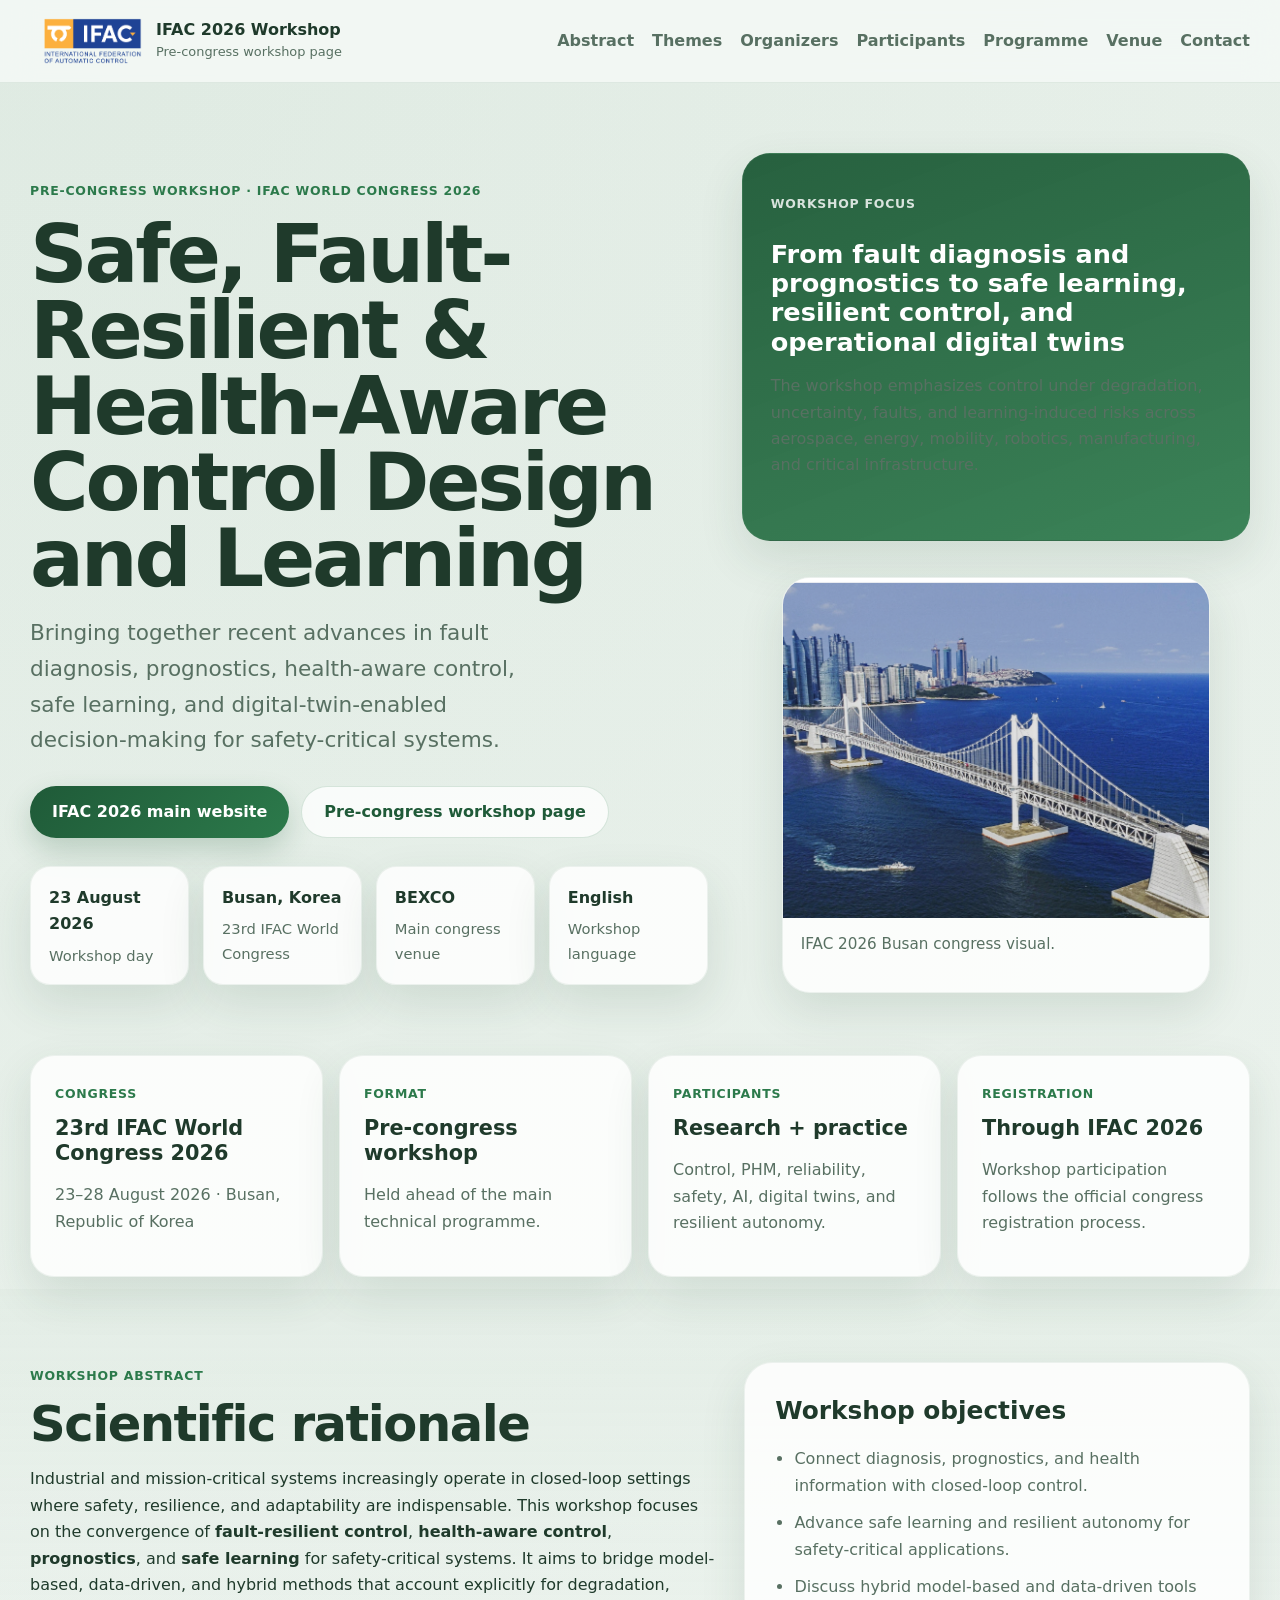
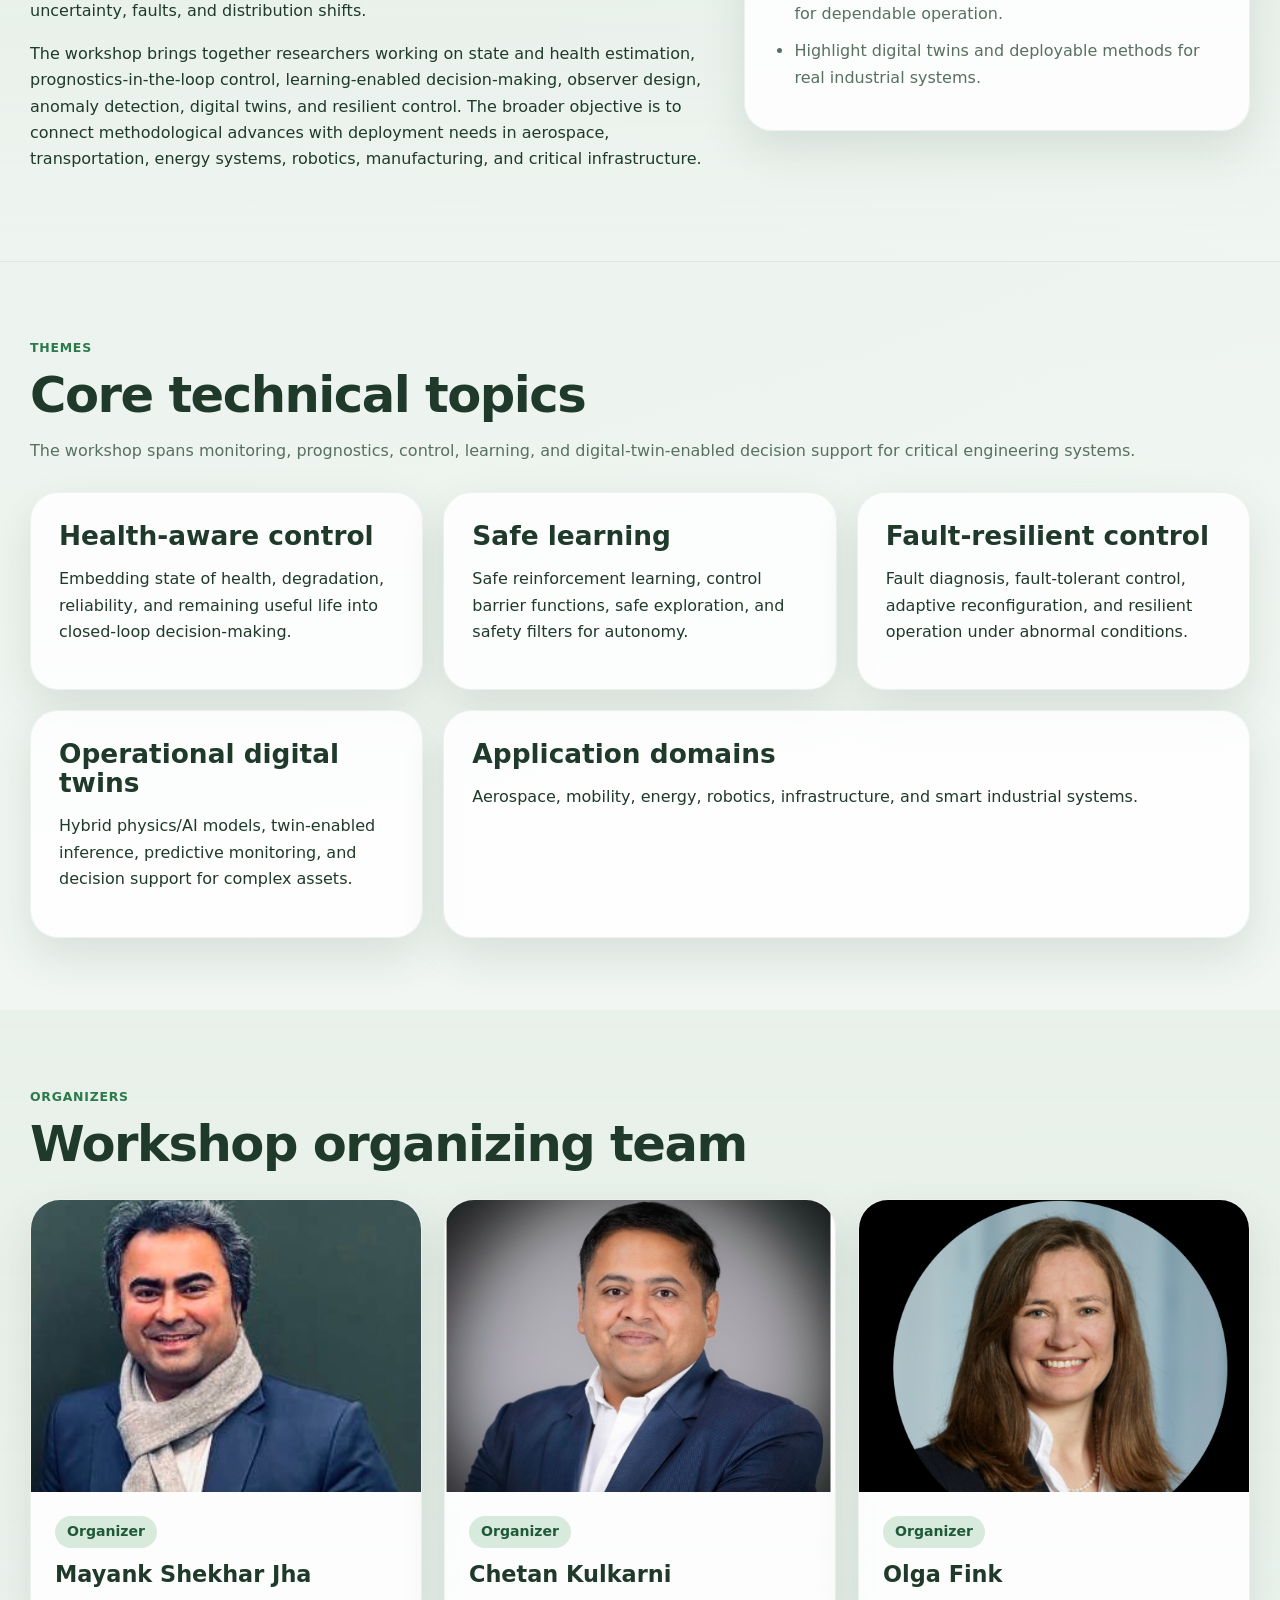
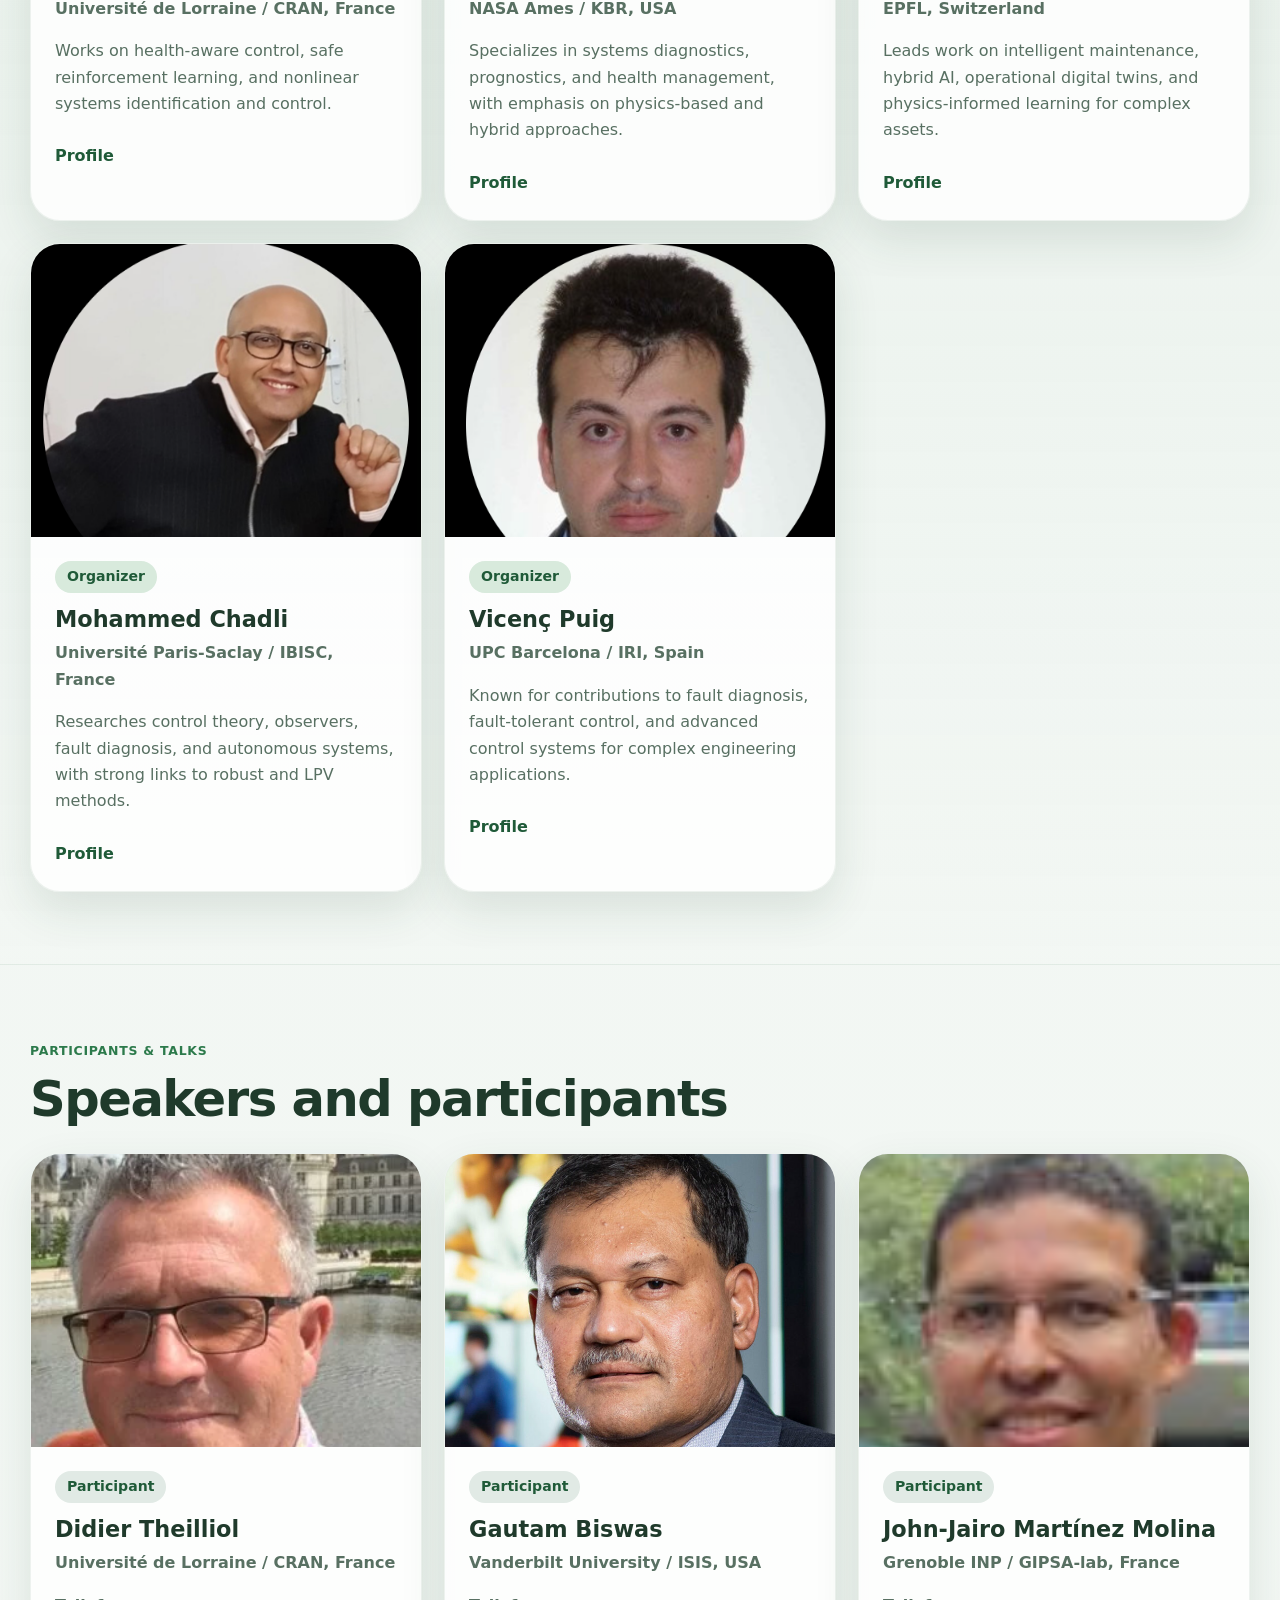
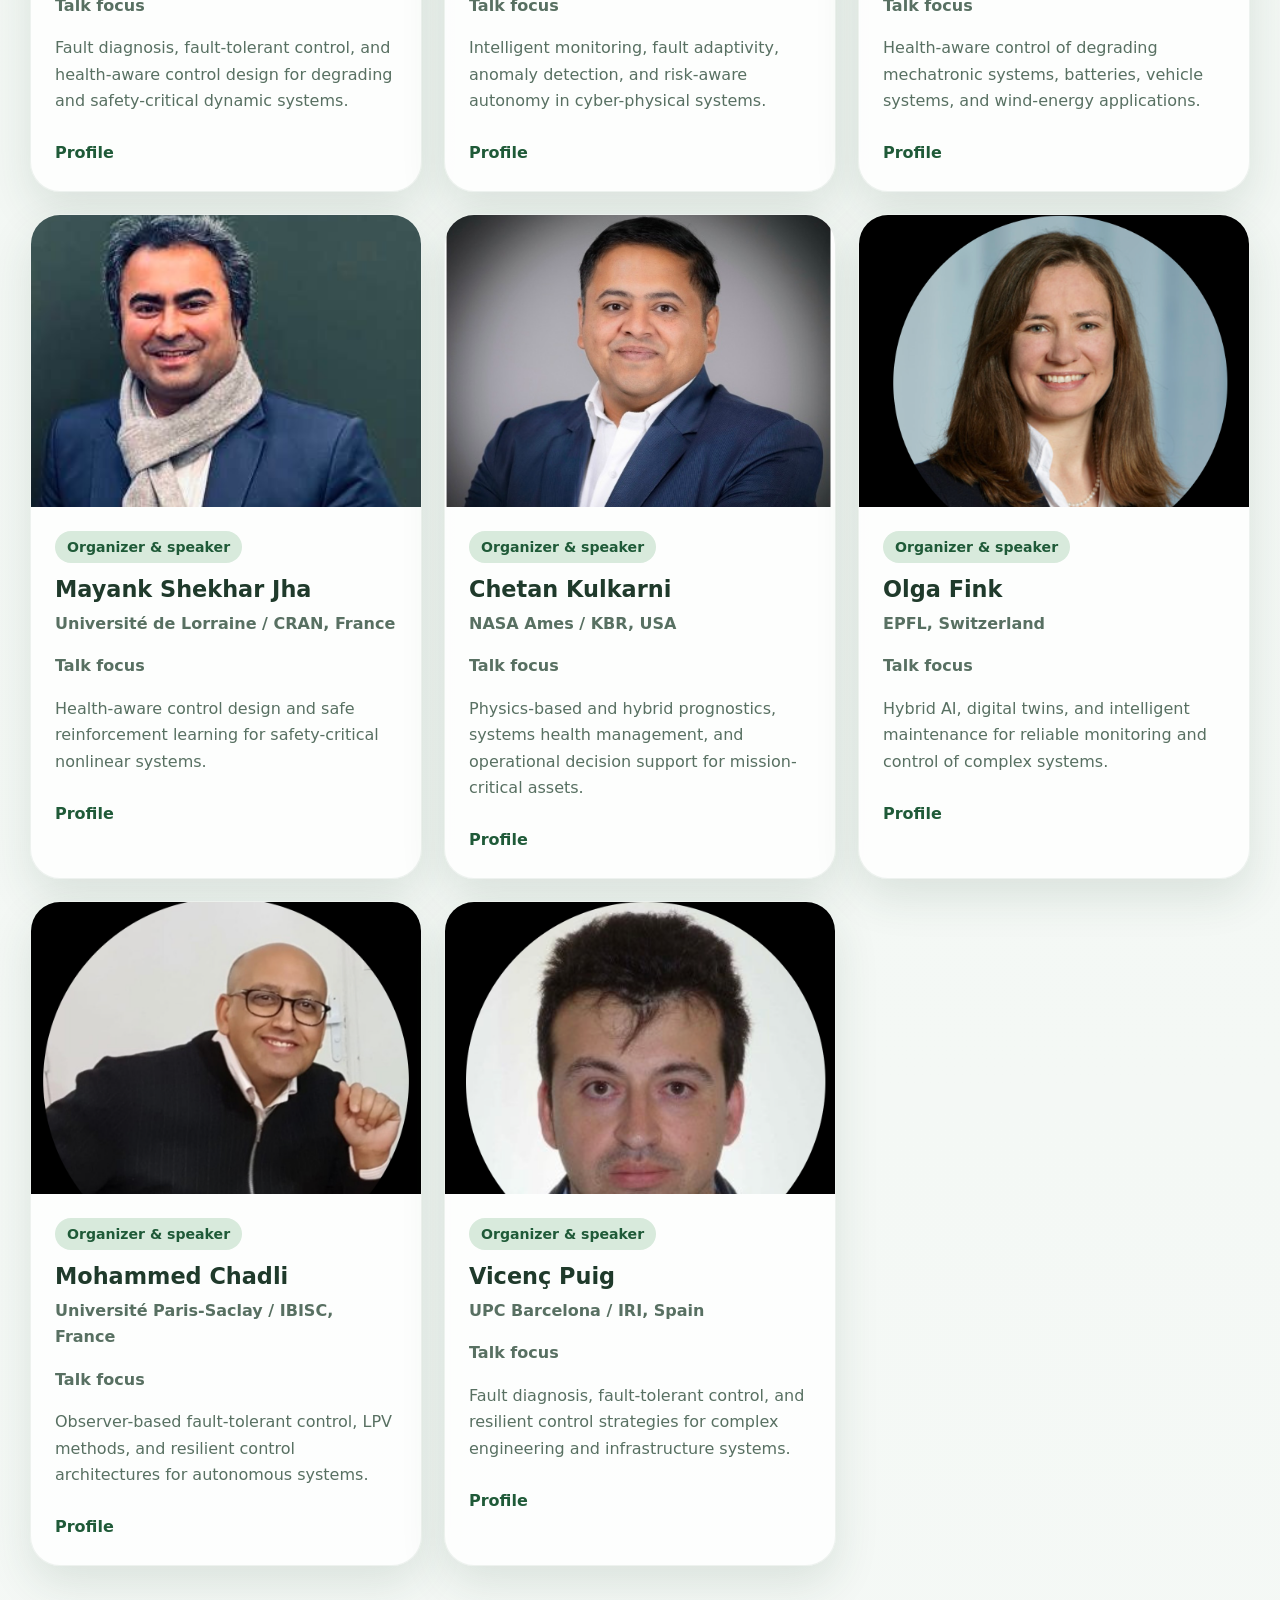
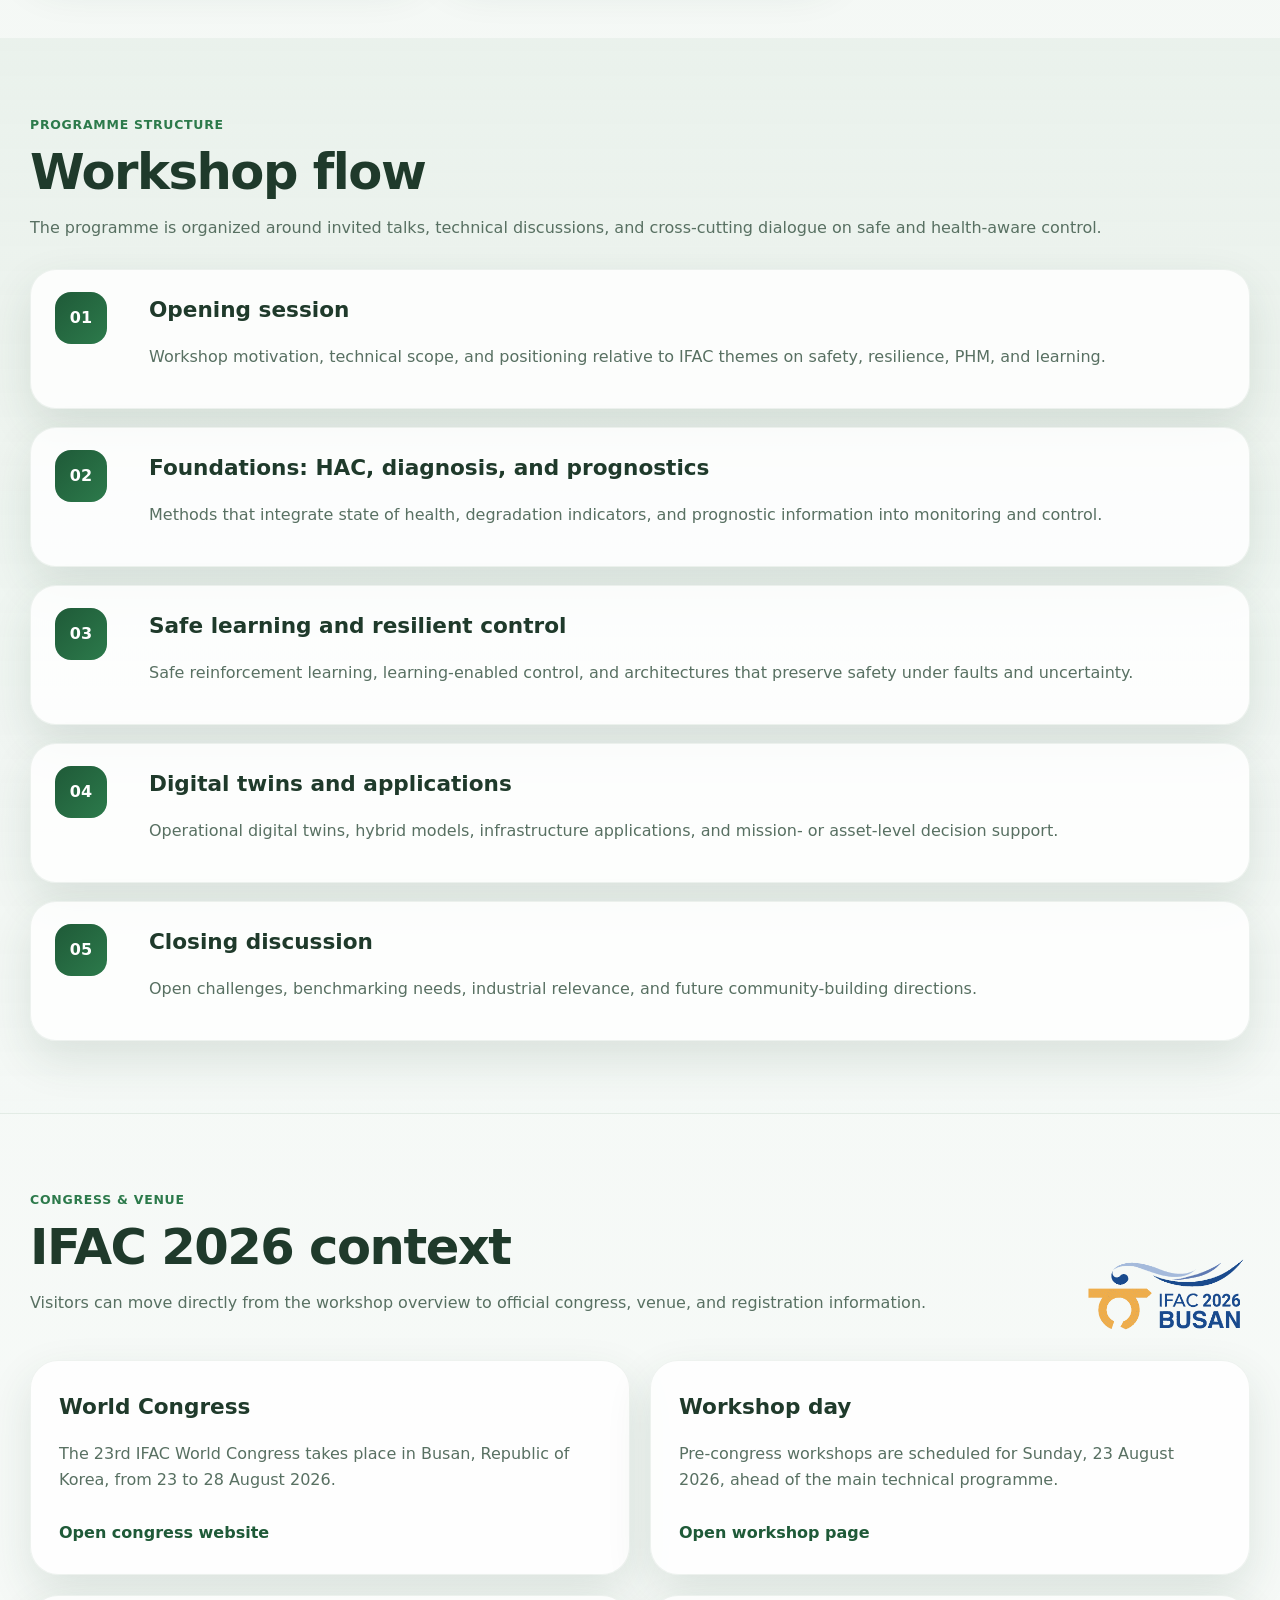
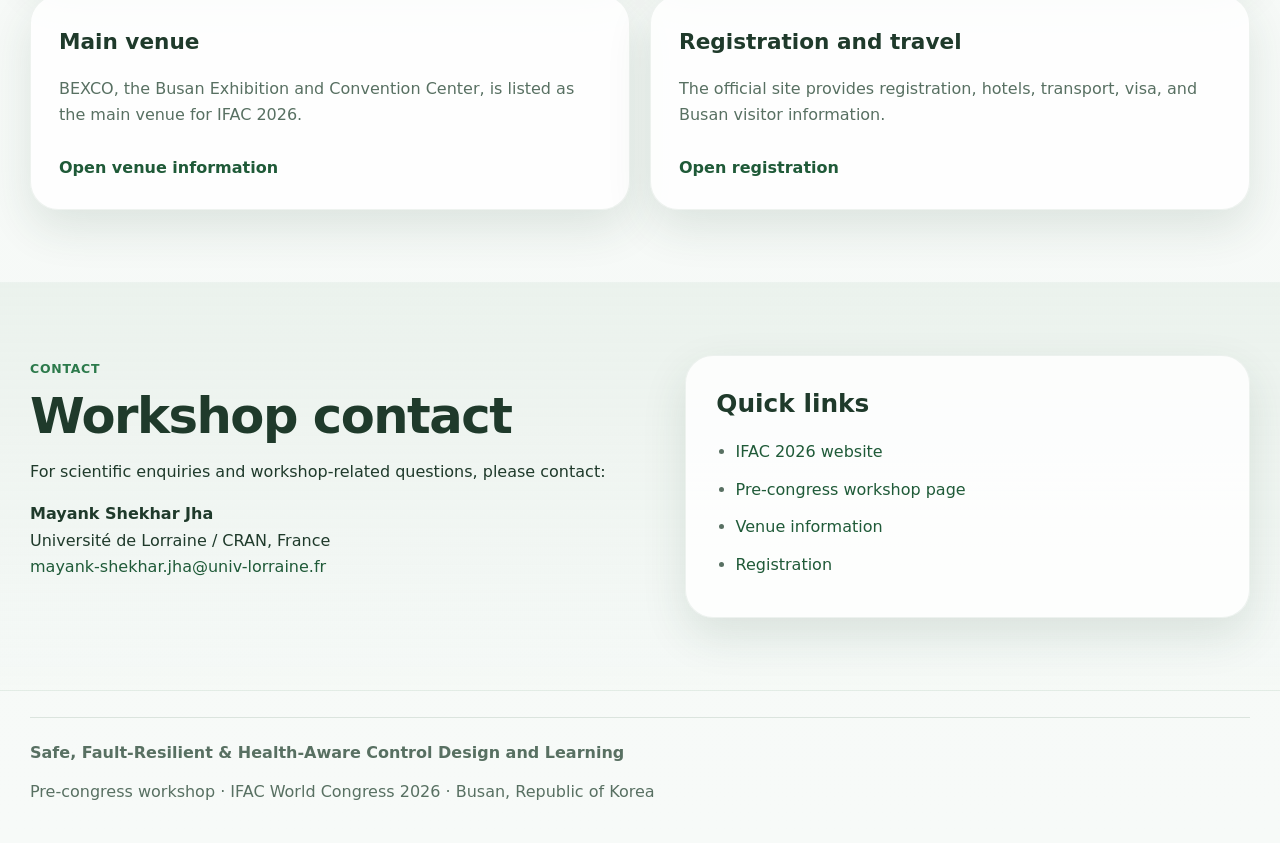
==== commit 16c69bf4: "Add files via upload" ====
--- a/index.html
+++ b/index.html
@@ -11,7 +11,7 @@
   <header class="site-header">
     <div class="container nav-wrap">
       <a class="brand" href="#top" aria-label="Workshop home">
-        <span class="brand-mark">IFAC</span>
+        <img class="brand-logo" src="main_logo_IFAC.png" alt="IFAC 2026 Busan logo" />
         <span class="brand-text">
           <strong>IFAC 2026 Workshop</strong>
           <small>Pre-congress workshop page</small>
@@ -82,8 +82,8 @@
           </div>
 
           <figure class="panel-visual">
-            <img src="DT.webp" data-fallback="assets/images/DT.webp" alt="Workshop visual" />
-            <figcaption>Workshop visual.</figcaption>
+            <img src="ifac_busan_visual.png" alt="IFAC 2026 Busan congress visual" />
+            <figcaption>IFAC 2026 Busan congress visual.</figcaption>
           </figure>
         </aside>
       </div>
@@ -258,6 +258,18 @@
 
         <div class="people-grid">
           <article class="person-card speaker-card">
+            <div class="person-photo"><img src="didier_theilliol.webp" alt="Portrait of Didier Theilliol" loading="lazy" /></div>
+            <div class="person-body">
+              <span class="badge badge-alt">Participant</span>
+              <h3>Didier Theilliol</h3>
+              <p class="affiliation">Université de Lorraine / CRAN, France</p>
+              <p class="talk-title">Talk focus</p>
+              <p class="talk-copy">Fault diagnosis, fault-tolerant control, and health-aware control design for degrading and safety-critical dynamic systems.</p>
+              <a href="https://w3.cran.univ-lorraine.fr/didier.theilliol/" target="_blank" rel="noopener noreferrer">Profile</a>
+            </div>
+          </article>
+
+          <article class="person-card speaker-card">
             <div class="person-photo"><img src="gautam_biswas.jpg" data-fallback="assets/images/gautam_biswas.jpg" alt="Portrait of Gautam Biswas" loading="lazy" /></div>
             <div class="person-body">
               <span class="badge badge-alt">Participant</span>
@@ -396,12 +408,15 @@
 
     <section id="venue" class="section">
       <div class="container">
-        <div class="section-head">
-          <div class="section-tag">Congress &amp; venue</div>
-          <h2>IFAC 2026 context</h2>
-          <p>
-            Visitors can move directly from the workshop overview to official congress, venue, and registration information.
-          </p>
+        <div class="section-head section-head--with-logo">
+          <div>
+            <div class="section-tag">Congress &amp; venue</div>
+            <h2>IFAC 2026 context</h2>
+            <p>
+              Visitors can move directly from the workshop overview to official congress, venue, and registration information.
+            </p>
+          </div>
+          <img class="section-logo" src="IFAC_Logo.gif" alt="IFAC International Federation of Automatic Control logo" />
         </div>
 
         <div class="venue-grid">
--- a/styles.css
+++ b/styles.css
@@ -652,3 +652,41 @@
     padding: 22px;
   }
 }
+
+
+.brand-logo {
+  width: 112px;
+  height: auto;
+  display: block;
+}
+
+.section-head--with-logo {
+  display: flex;
+  align-items: flex-end;
+  justify-content: space-between;
+  gap: 24px;
+}
+
+.section-logo {
+  width: 168px;
+  max-width: 38vw;
+  height: auto;
+  object-fit: contain;
+}
+
+.panel-visual img {
+  width: 100%;
+  height: 340px;
+  object-fit: cover;
+}
+
+@media (max-width: 900px) {
+  .brand-logo {
+    width: 92px;
+  }
+
+  .section-head--with-logo {
+    align-items: flex-start;
+    flex-direction: column;
+  }
+}
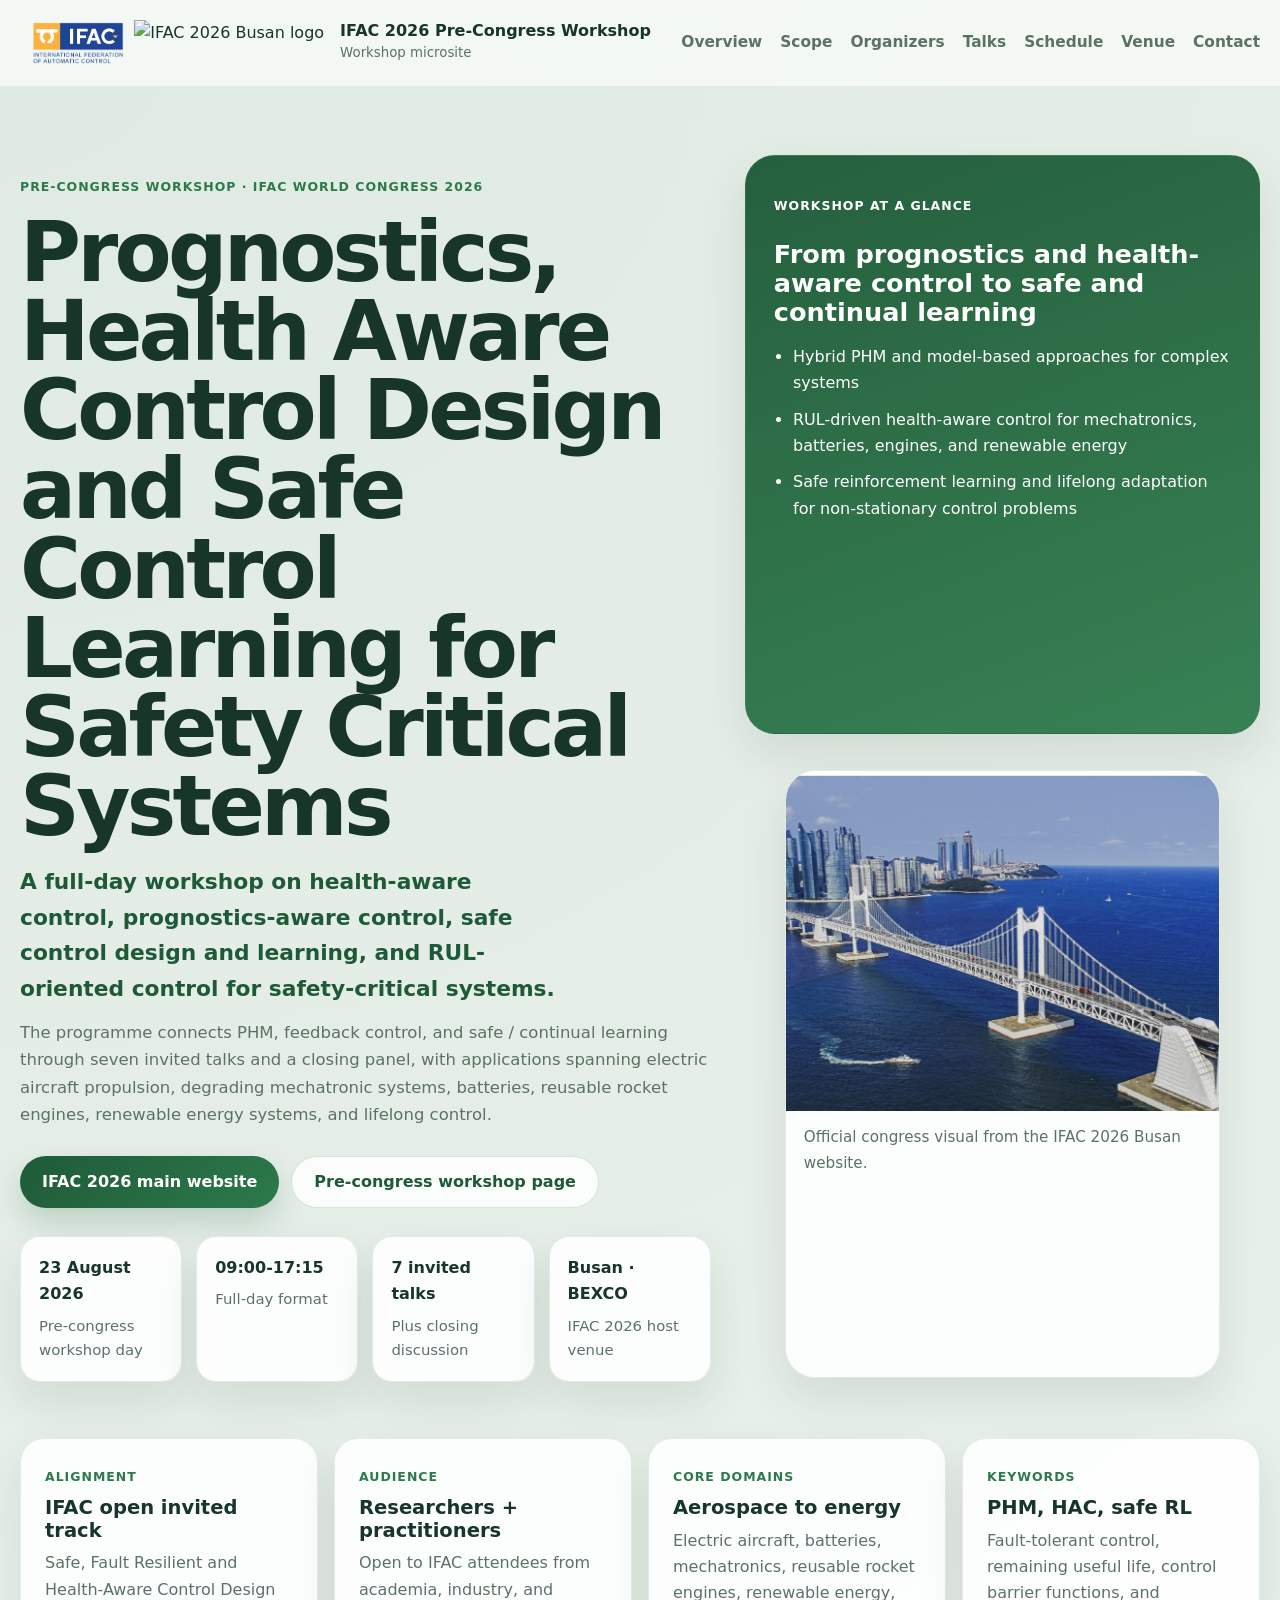
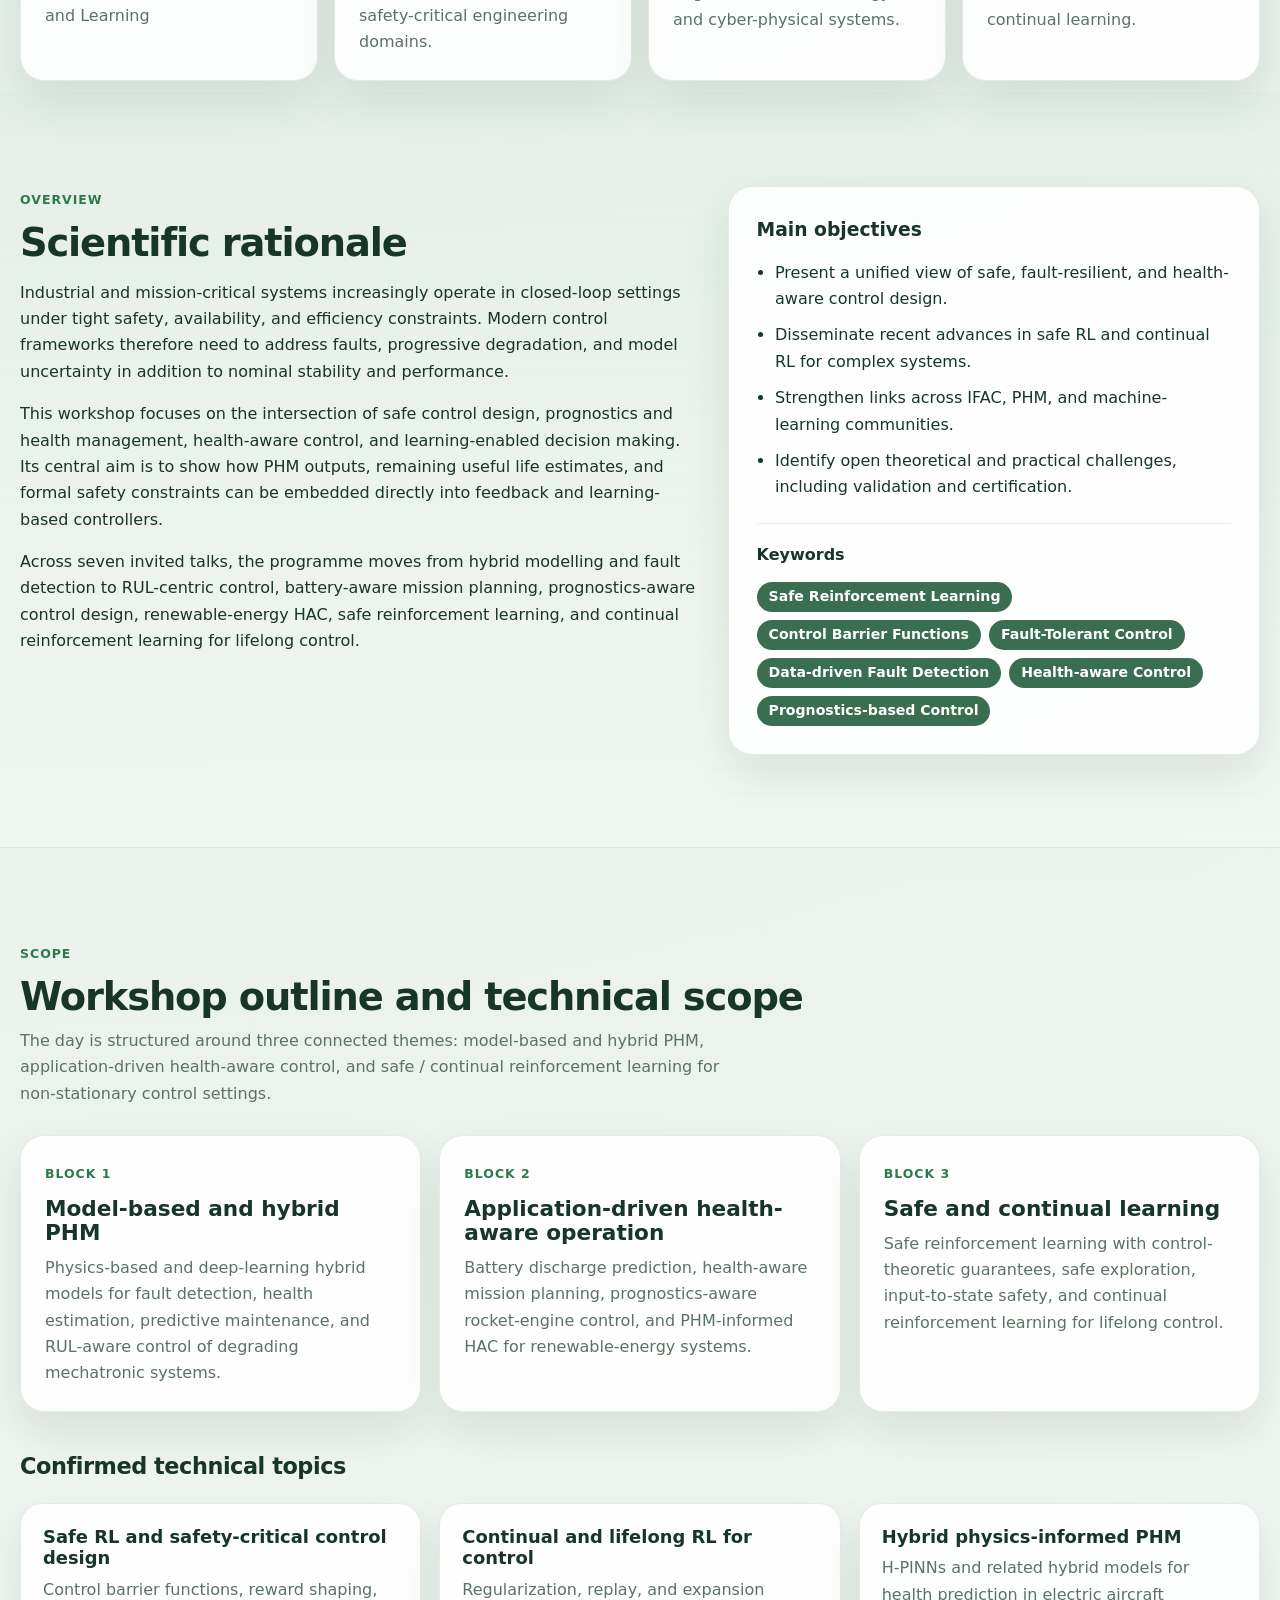
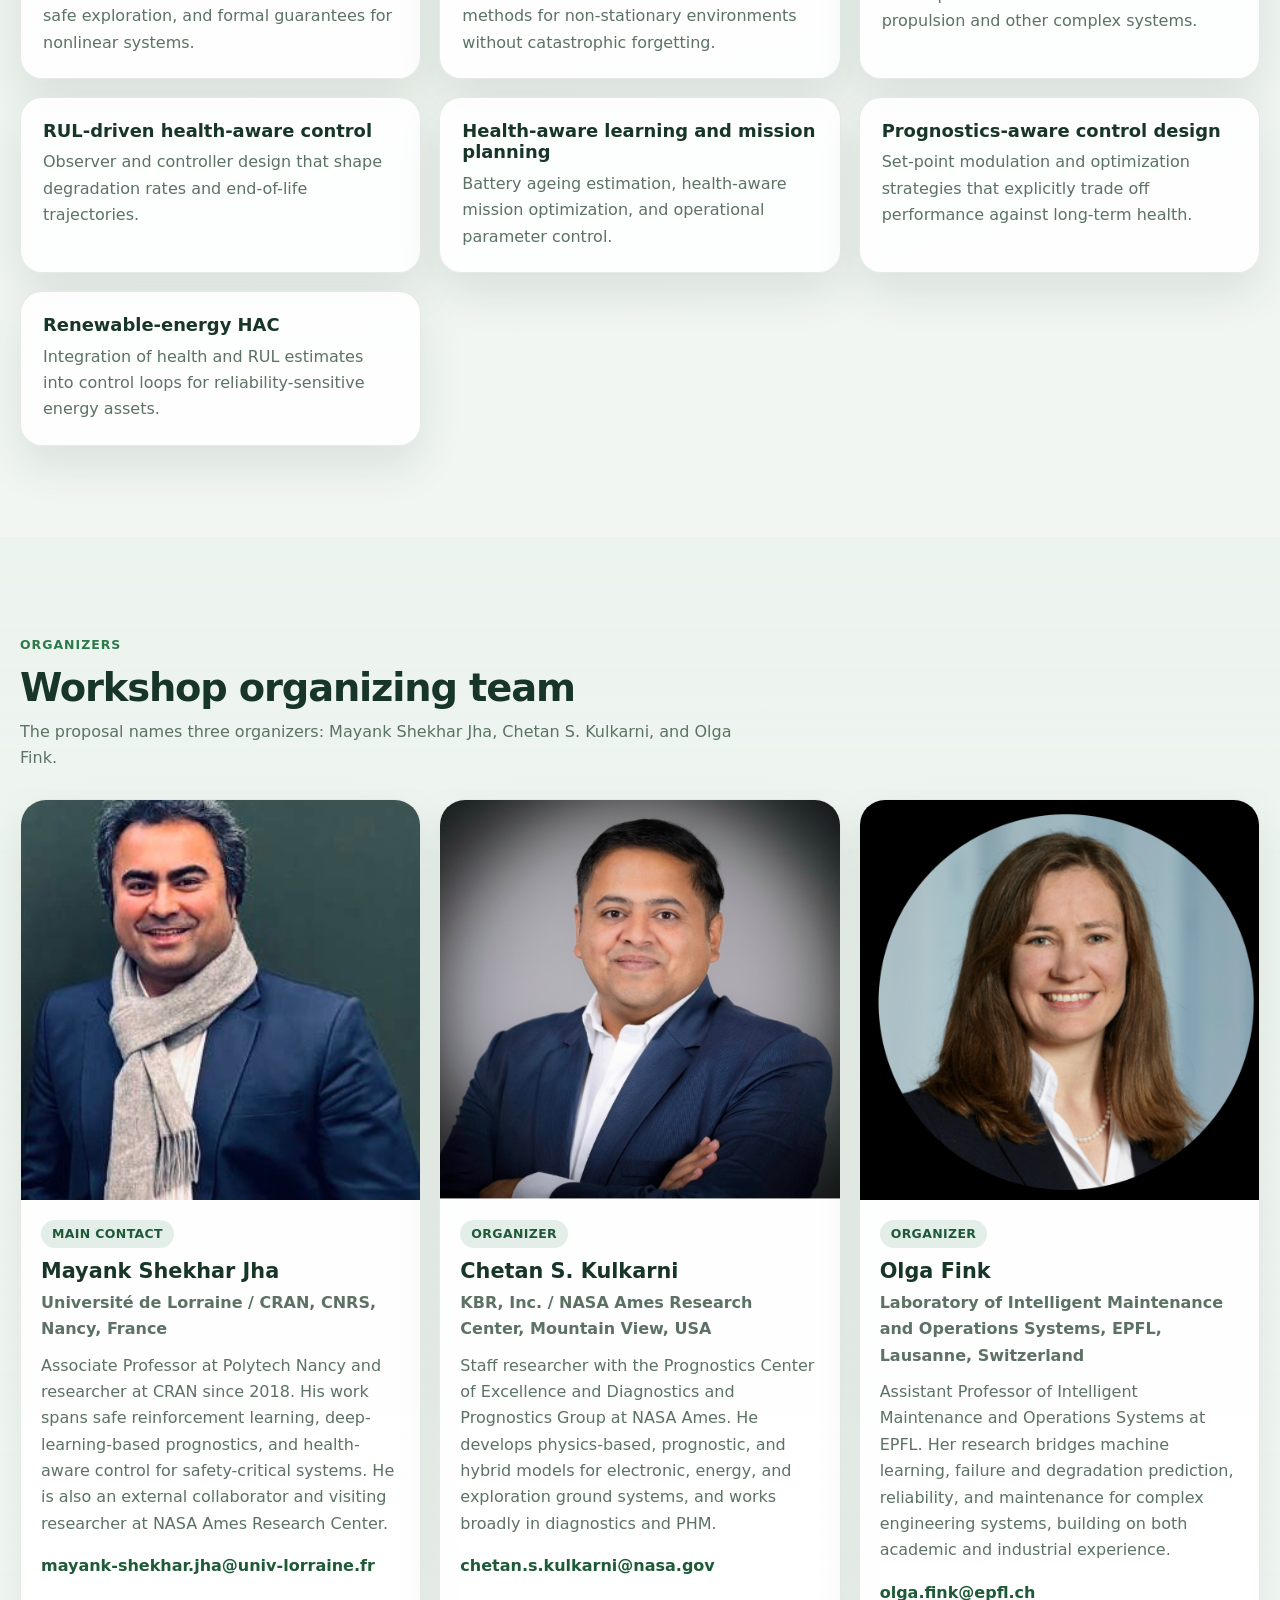
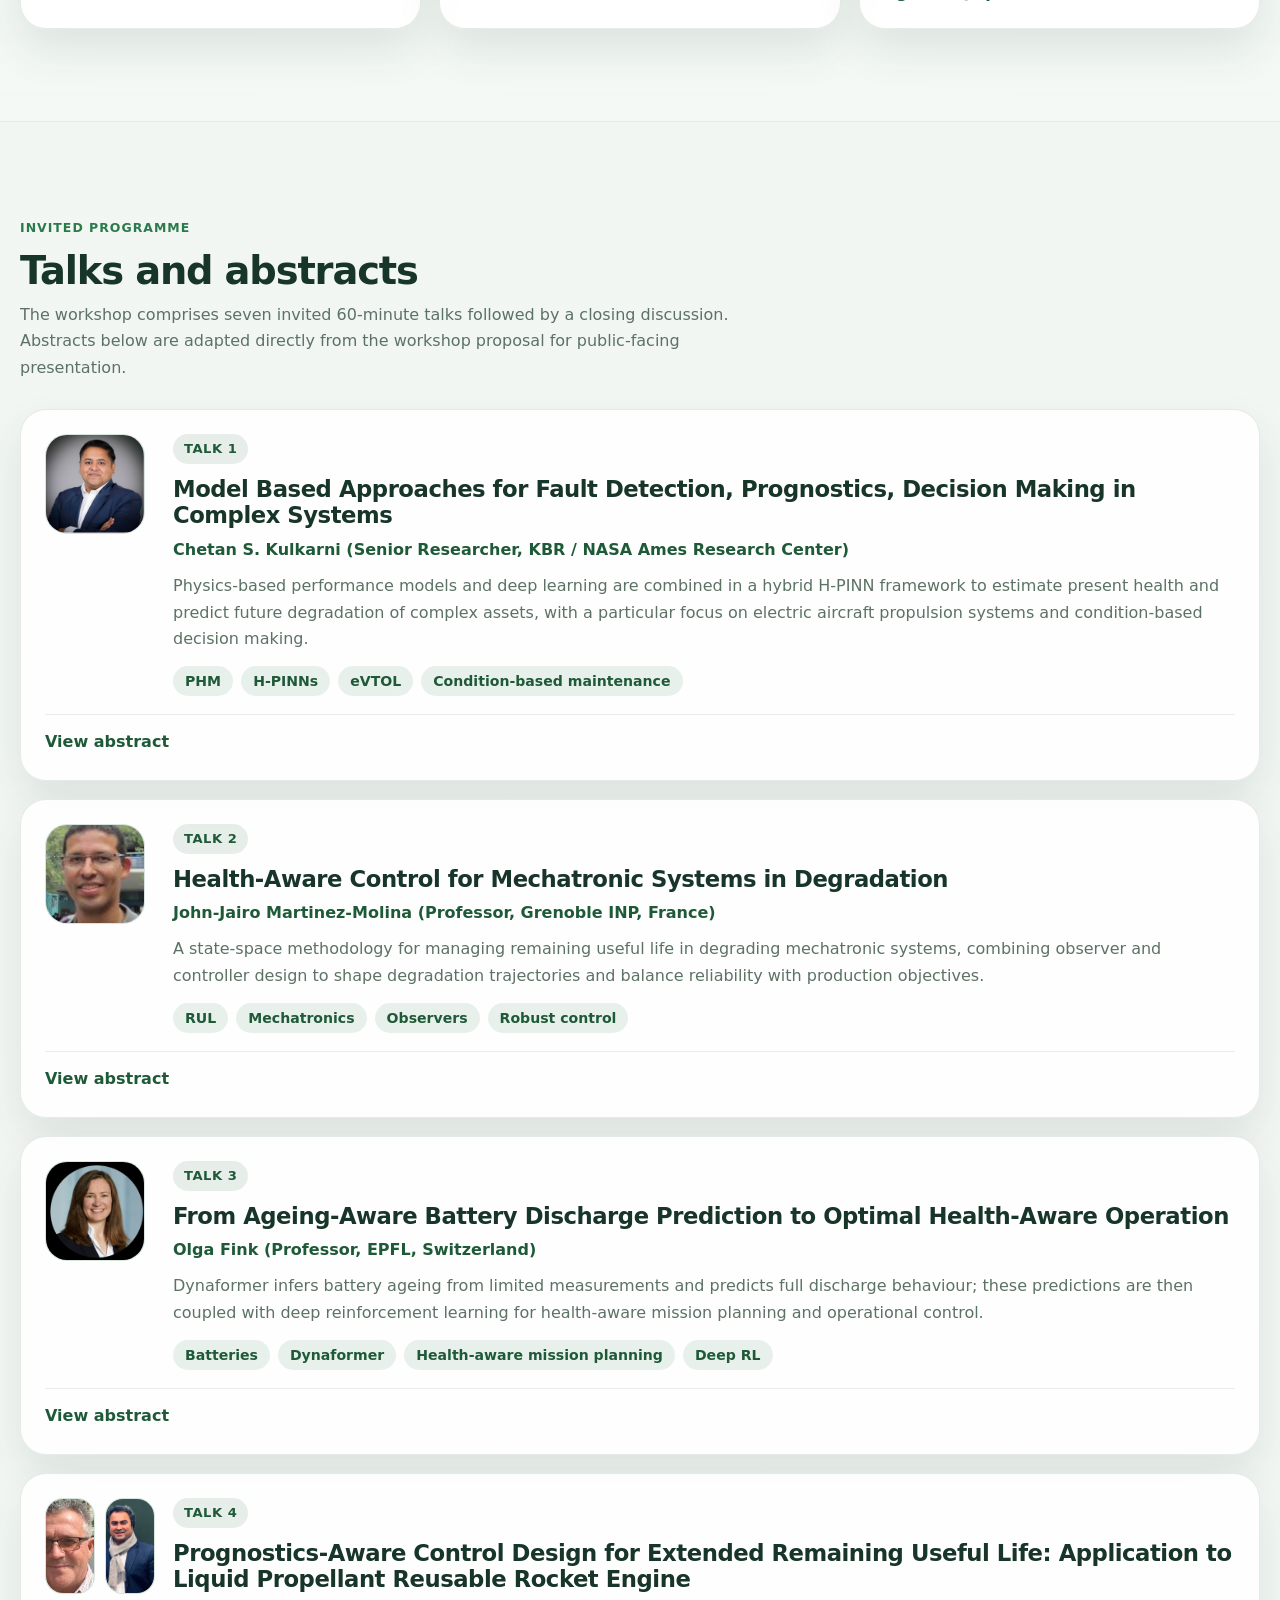
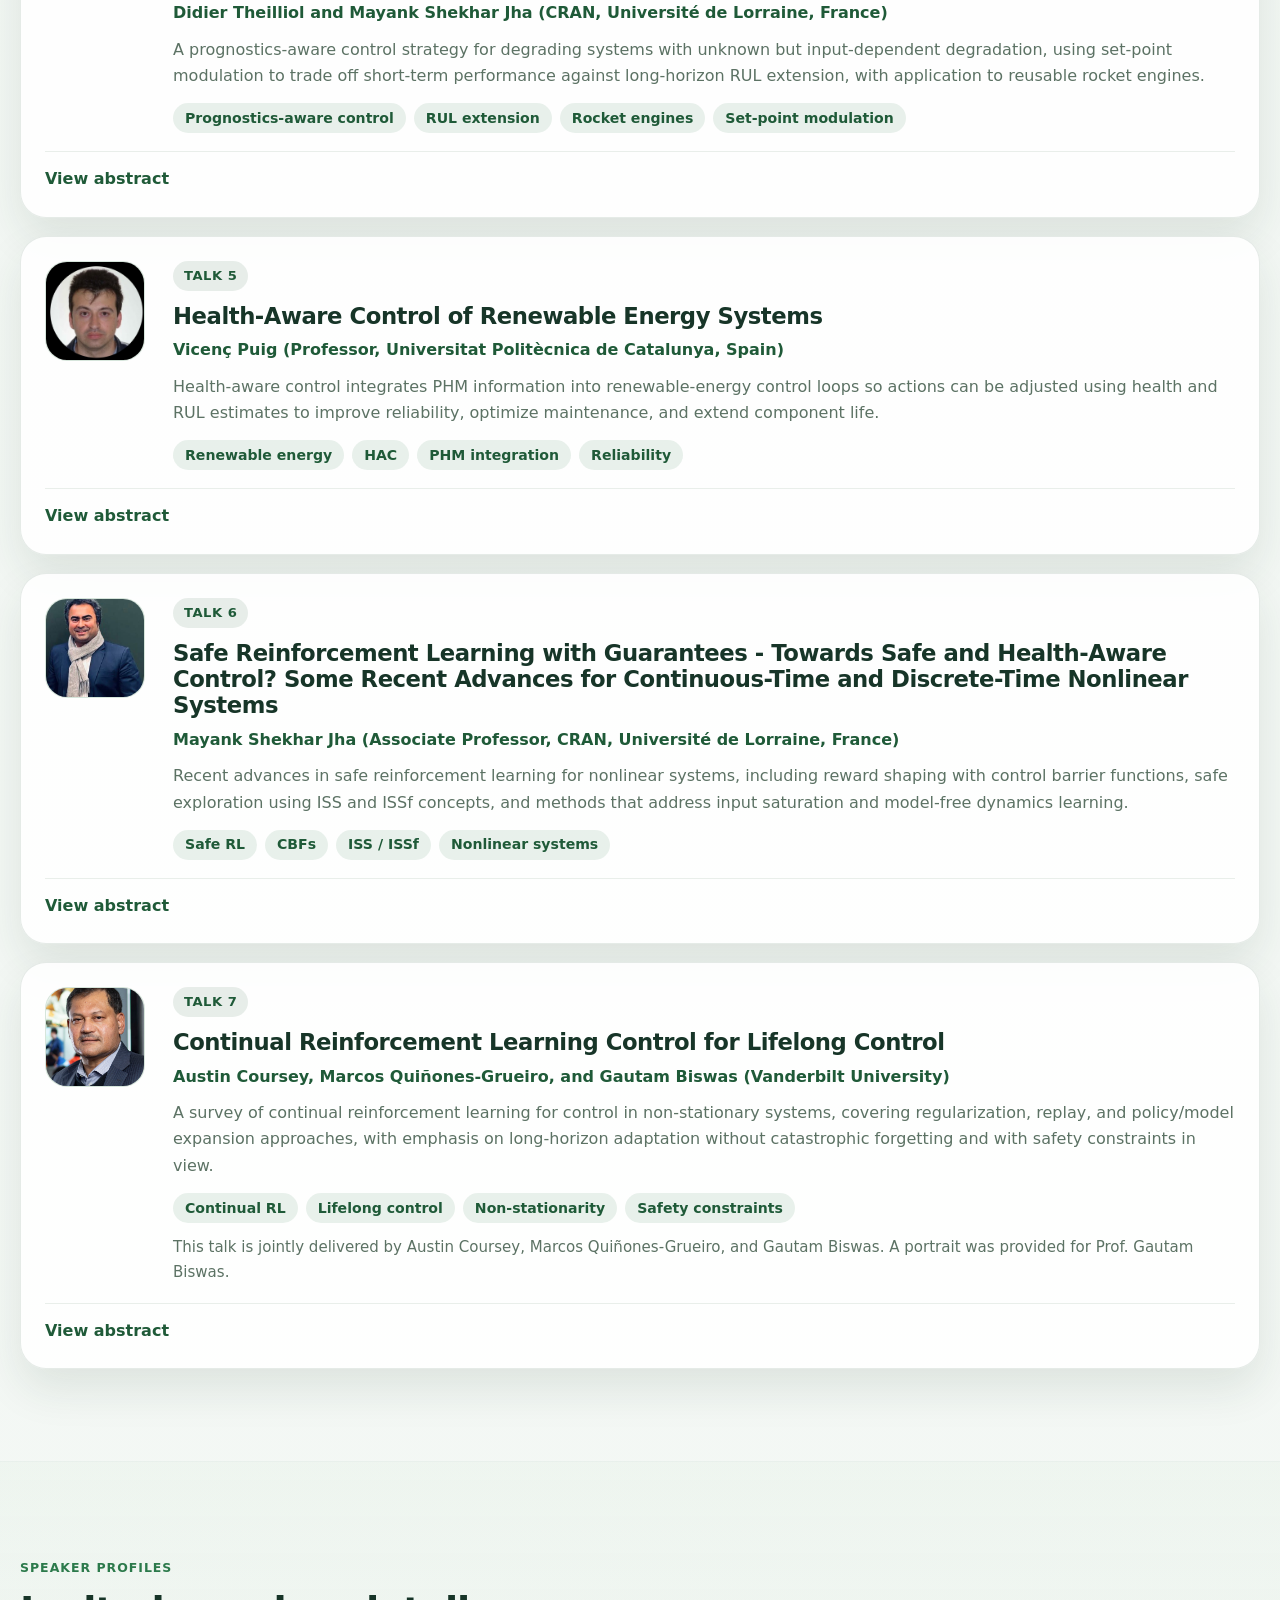
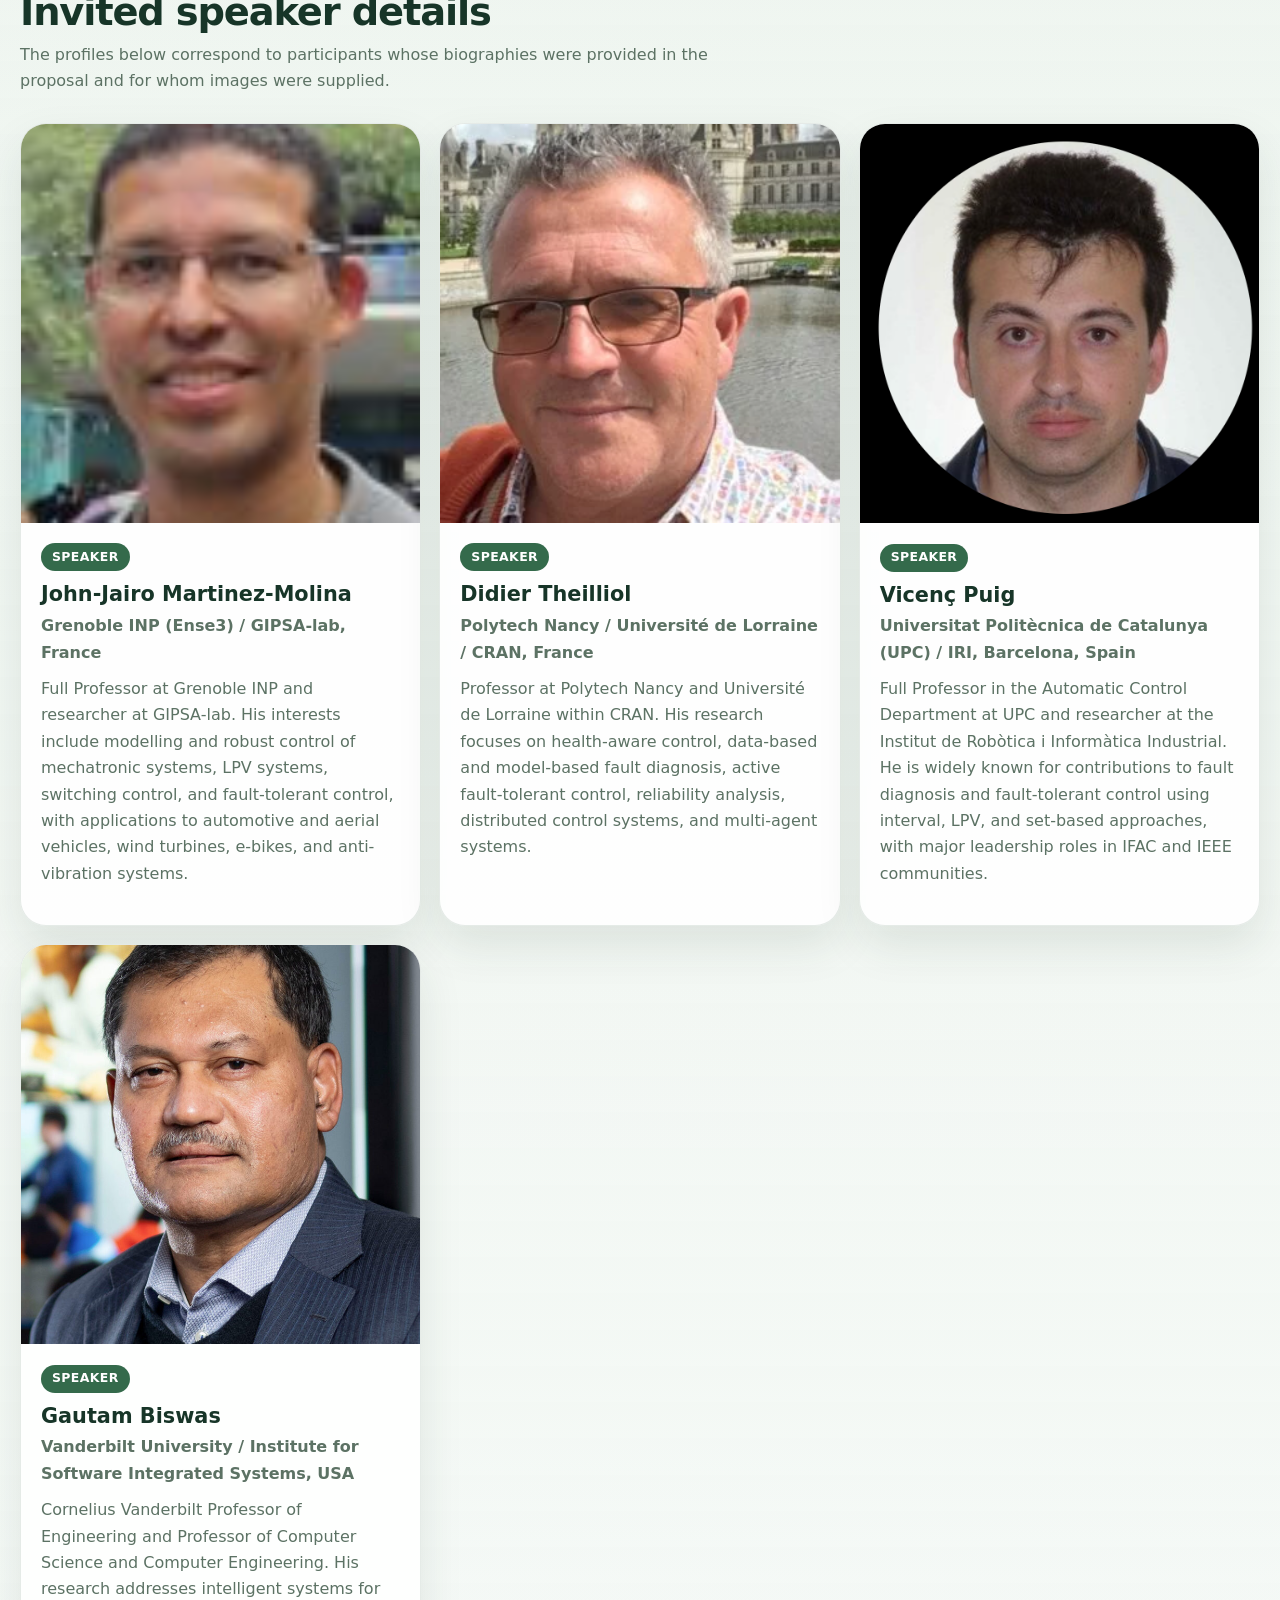
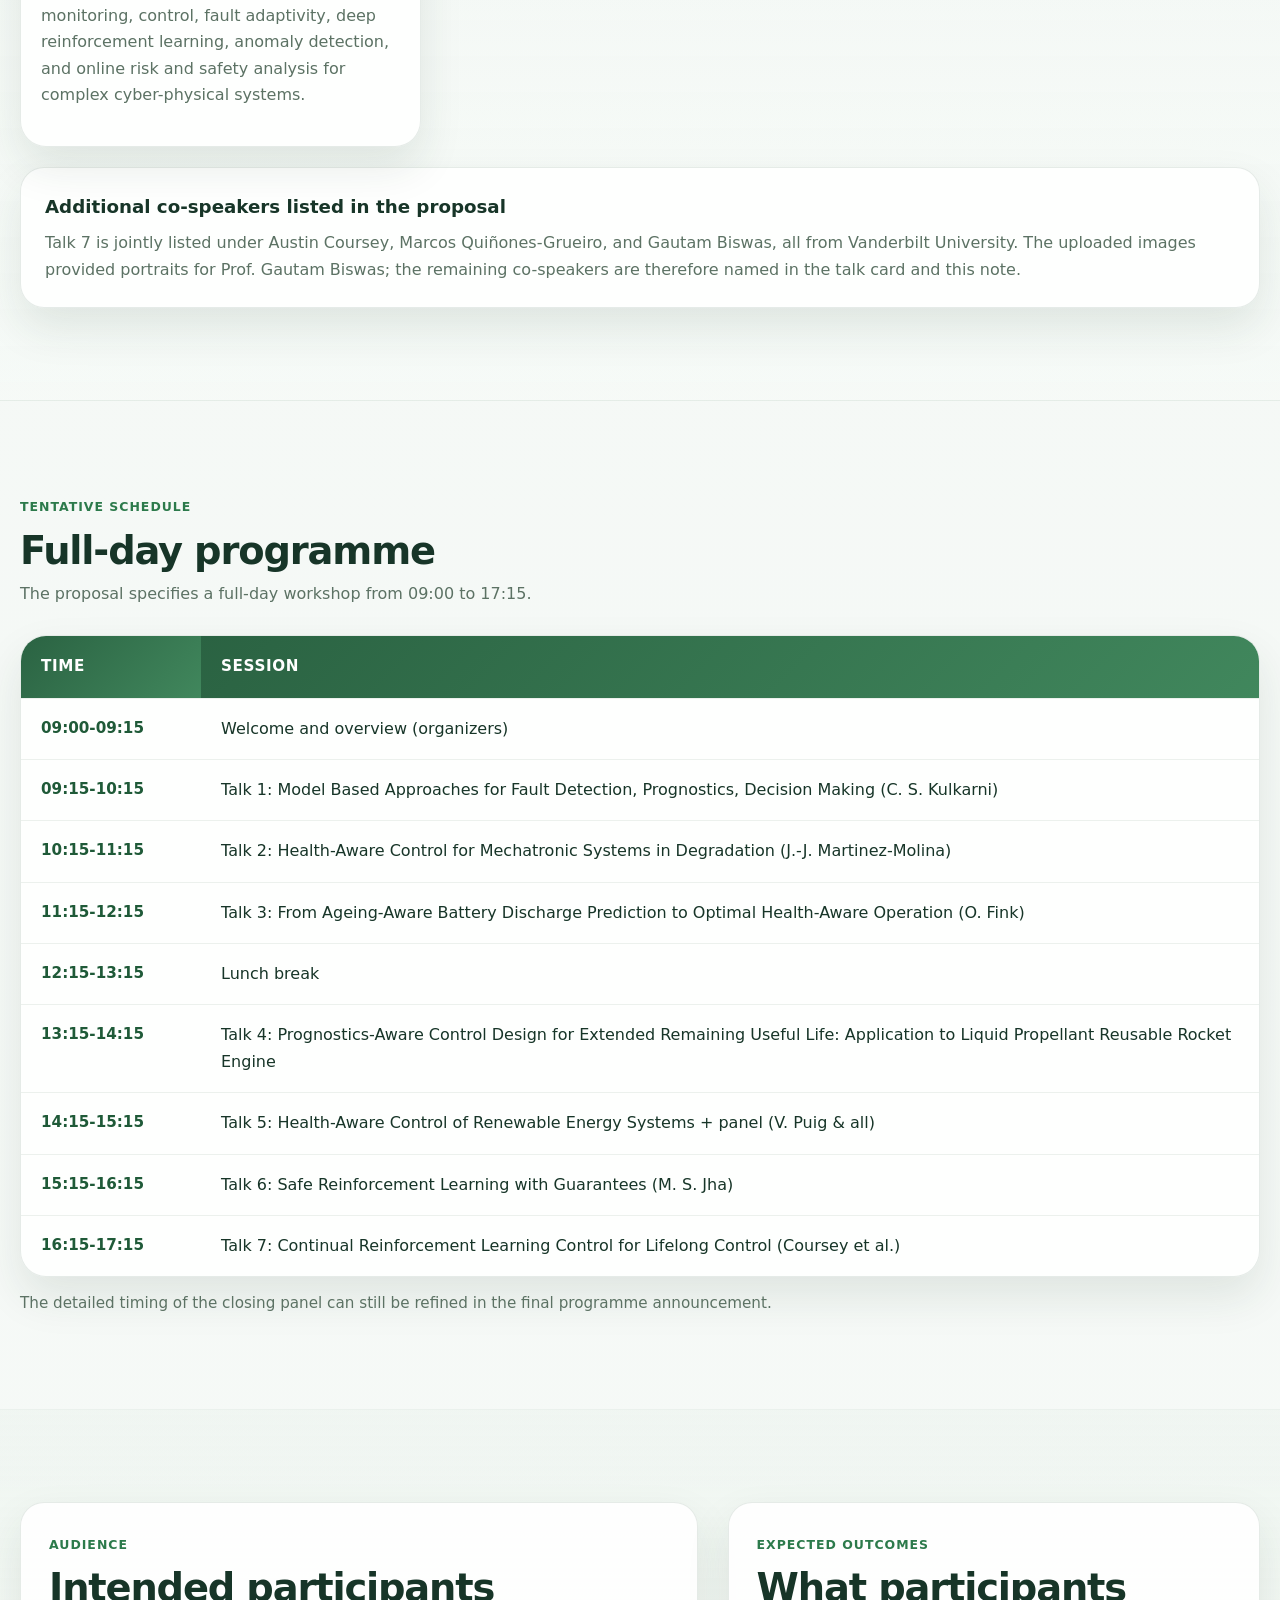
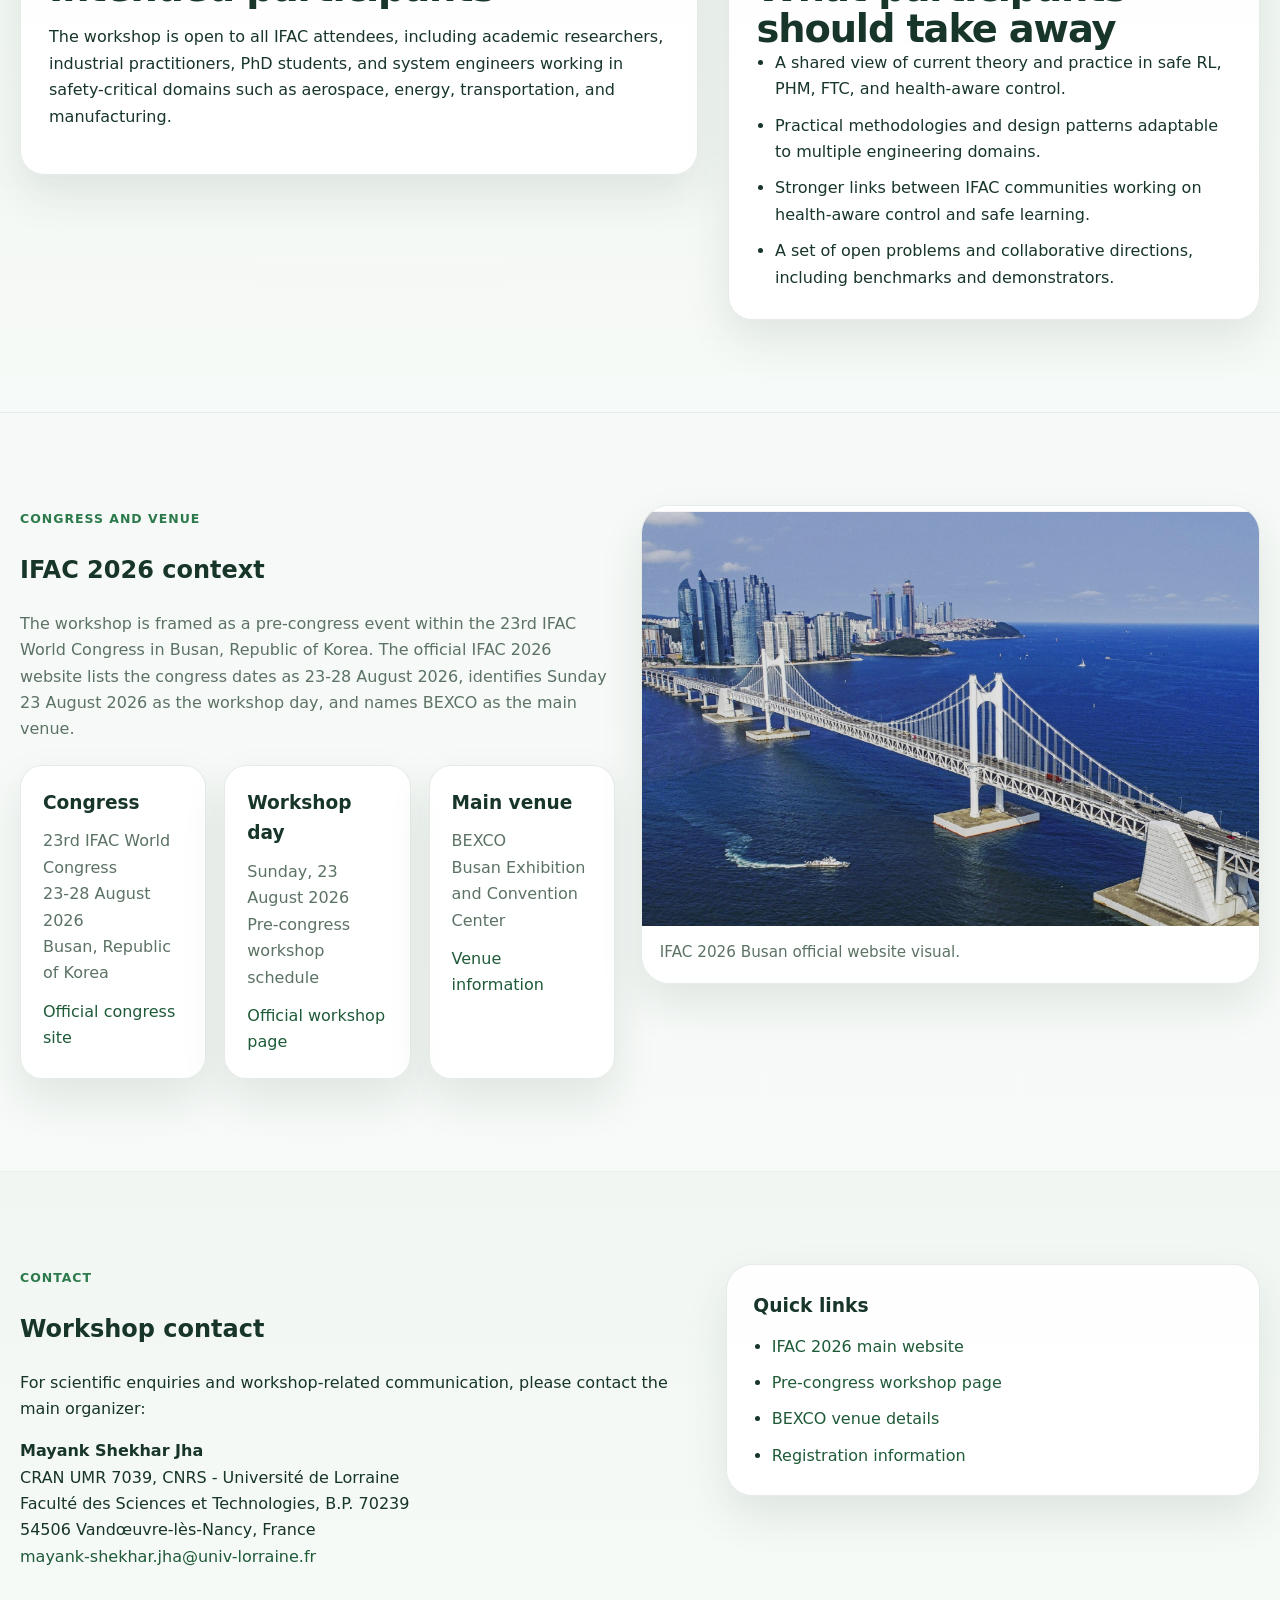
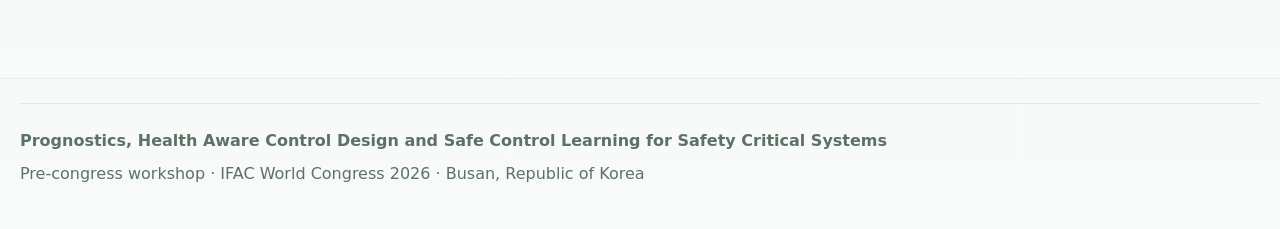
==== commit bd1acbb0: "Add files via upload" ====
--- a/index.html
+++ b/index.html
@@ -3,18 +3,21 @@
 <head>
   <meta charset="utf-8" />
   <meta name="viewport" content="width=device-width, initial-scale=1" />
-  <title>IFAC 2026 Workshop | Safe, Fault-Resilient &amp; Health-Aware Control Design and Learning</title>
-  <meta name="description" content="Pre-congress workshop page for IFAC World Congress 2026 on safe, fault-resilient, and health-aware control design and learning." />
+  <title>Prognostics, Health Aware Control Design and Safe Control Learning for Safety Critical Systems | IFAC 2026 Workshop</title>
+  <meta name="description" content="IFAC 2026 pre-congress workshop on prognostics, health-aware control, safe control learning, and RUL-oriented control for safety-critical systems." />
   <link rel="stylesheet" href="styles.css" />
 </head>
 <body>
   <header class="site-header">
     <div class="container nav-wrap">
       <a class="brand" href="#top" aria-label="Workshop home">
-        <img class="brand-logo" src="main_logo_IFAC.png" alt="IFAC 2026 Busan logo" />
+        <span class="brand-logos">
+          <img class="logo-federation" src="main_logo_IFAC.png" alt="IFAC logo" />
+          <img class="logo-congress" src="ifac2026_busan_logo.png" alt="IFAC 2026 Busan logo" />
+        </span>
         <span class="brand-text">
-          <strong>IFAC 2026 Workshop</strong>
-          <small>Pre-congress workshop page</small>
+          <strong>IFAC 2026 Pre-Congress Workshop</strong>
+          <small>Workshop microsite</small>
         </span>
       </a>
 
@@ -23,11 +26,11 @@
       </button>
 
       <nav id="site-nav" class="site-nav" aria-label="Primary navigation">
-        <a href="#abstract">Abstract</a>
-        <a href="#themes">Themes</a>
+        <a href="#abstract">Overview</a>
+        <a href="#scope">Scope</a>
         <a href="#organizers">Organizers</a>
-        <a href="#participants">Participants</a>
-        <a href="#programme">Programme</a>
+        <a href="#talks">Talks</a>
+        <a href="#schedule">Schedule</a>
         <a href="#venue">Venue</a>
         <a href="#contact">Contact</a>
       </nav>
@@ -39,10 +42,15 @@
       <div class="container hero-grid">
         <div class="hero-copy">
           <div class="eyebrow">Pre-congress workshop · IFAC World Congress 2026</div>
-          <h1>Safe, Fault-Resilient &amp; <span>Health-Aware Control Design and Learning</span></h1>
+          <h1>Prognostics, Health Aware Control Design and Safe Control Learning for Safety Critical Systems</h1>
           <p class="hero-lead">
-            Bringing together recent advances in fault diagnosis, prognostics, health-aware control,
-            safe learning, and digital-twin-enabled decision-making for safety-critical systems.
+            A full-day workshop on health-aware control, prognostics-aware control, safe control design and learning,
+            and RUL-oriented control for safety-critical systems.
+          </p>
+          <p class="hero-sublead">
+            The programme connects PHM, feedback control, and safe / continual learning through seven invited talks and a closing panel,
+            with applications spanning electric aircraft propulsion, degrading mechatronic systems, batteries, reusable rocket engines,
+            renewable energy systems, and lifelong control.
           </p>
 
           <div class="hero-actions">
@@ -53,37 +61,37 @@
           <div class="hero-stats">
             <article>
               <strong>23 August 2026</strong>
-              <span>Workshop day</span>
+              <span>Pre-congress workshop day</span>
             </article>
             <article>
-              <strong>Busan, Korea</strong>
-              <span>23rd IFAC World Congress</span>
+              <strong>09:00-17:15</strong>
+              <span>Full-day format</span>
             </article>
             <article>
-              <strong>BEXCO</strong>
-              <span>Main congress venue</span>
+              <strong>7 invited talks</strong>
+              <span>Plus closing discussion</span>
             </article>
             <article>
-              <strong>English</strong>
-              <span>Workshop language</span>
+              <strong>Busan · BEXCO</strong>
+              <span>IFAC 2026 host venue</span>
             </article>
           </div>
         </div>
 
         <aside class="hero-panel" aria-label="Workshop snapshot">
           <div class="panel-card panel-card--highlight">
-            <p class="panel-label">Workshop focus</p>
-            <h2>From fault diagnosis and prognostics to safe learning, resilient control, and operational digital twins</h2>
-            <p>
-              The workshop emphasizes control under degradation, uncertainty, faults,
-              and learning-induced risks across aerospace, energy, mobility, robotics,
-              manufacturing, and critical infrastructure.
-            </p>
+            <p class="panel-label">Workshop at a glance</p>
+            <h2>From prognostics and health-aware control to safe and continual learning</h2>
+            <ul class="highlight-list">
+              <li>Hybrid PHM and model-based approaches for complex systems</li>
+              <li>RUL-driven health-aware control for mechatronics, batteries, engines, and renewable energy</li>
+              <li>Safe reinforcement learning and lifelong adaptation for non-stationary control problems</li>
+            </ul>
           </div>
 
           <figure class="panel-visual">
-            <img src="ifac_busan_visual.png" alt="IFAC 2026 Busan congress visual" />
-            <figcaption>IFAC 2026 Busan congress visual.</figcaption>
+            <img src="ifac_busan_visual.png" alt="Official visual from the IFAC 2026 Busan website" />
+            <figcaption>Official congress visual from the IFAC 2026 Busan website.</figcaption>
           </figure>
         </aside>
       </div>
@@ -92,24 +100,24 @@
     <section class="info-strip">
       <div class="container info-strip-grid">
         <article>
-          <span class="kicker">Congress</span>
-          <h3>23rd IFAC World Congress 2026</h3>
-          <p>23–28 August 2026 · Busan, Republic of Korea</p>
+          <span class="kicker">Alignment</span>
+          <h3>IFAC open invited track</h3>
+          <p>Safe, Fault Resilient and Health-Aware Control Design and Learning</p>
         </article>
         <article>
-          <span class="kicker">Format</span>
-          <h3>Pre-congress workshop</h3>
-          <p>Held ahead of the main technical programme.</p>
+          <span class="kicker">Audience</span>
+          <h3>Researchers + practitioners</h3>
+          <p>Open to IFAC attendees from academia, industry, and safety-critical engineering domains.</p>
         </article>
         <article>
-          <span class="kicker">Participants</span>
-          <h3>Research + practice</h3>
-          <p>Control, PHM, reliability, safety, AI, digital twins, and resilient autonomy.</p>
+          <span class="kicker">Core domains</span>
+          <h3>Aerospace to energy</h3>
+          <p>Electric aircraft, batteries, mechatronics, reusable rocket engines, renewable energy, and cyber-physical systems.</p>
         </article>
         <article>
-          <span class="kicker">Registration</span>
-          <h3>Through IFAC 2026</h3>
-          <p>Workshop participation follows the official congress registration process.</p>
+          <span class="kicker">Keywords</span>
+          <h3>PHM, HAC, safe RL</h3>
+          <p>Fault-tolerant control, remaining useful life, control barrier functions, and continual learning.</p>
         </article>
       </div>
     </section>
@@ -117,68 +125,86 @@
     <section id="abstract" class="section section-soft">
       <div class="container two-col">
         <div>
-          <div class="section-tag">Workshop abstract</div>
+          <div class="section-tag">Overview</div>
           <h2>Scientific rationale</h2>
           <p>
-            Industrial and mission-critical systems increasingly operate in closed-loop settings where
-            safety, resilience, and adaptability are indispensable. This workshop focuses on the
-            convergence of <strong>fault-resilient control</strong>, <strong>health-aware control</strong>,
-            <strong>prognostics</strong>, and <strong>safe learning</strong> for safety-critical systems.
-            It aims to bridge model-based, data-driven, and hybrid methods that account explicitly for
-            degradation, uncertainty, faults, and distribution shifts.
-          </p>
-          <p>
-            The workshop brings together researchers working on state and health estimation,
-            prognostics-in-the-loop control, learning-enabled decision-making,
-            observer design, anomaly detection, digital twins, and resilient control.
-            The broader objective is to connect methodological advances with deployment needs in
-            aerospace, transportation, energy systems, robotics, manufacturing, and critical infrastructure.
+            Industrial and mission-critical systems increasingly operate in closed-loop settings under tight safety,
+            availability, and efficiency constraints. Modern control frameworks therefore need to address faults,
+            progressive degradation, and model uncertainty in addition to nominal stability and performance.
+          </p>
+          <p>
+            This workshop focuses on the intersection of safe control design, prognostics and health management,
+            health-aware control, and learning-enabled decision making. Its central aim is to show how PHM outputs,
+            remaining useful life estimates, and formal safety constraints can be embedded directly into feedback and
+            learning-based controllers.
+          </p>
+          <p>
+            Across seven invited talks, the programme moves from hybrid modelling and fault detection to RUL-centric
+            control, battery-aware mission planning, prognostics-aware control design, renewable-energy HAC,
+            safe reinforcement learning, and continual reinforcement learning for lifelong control.
           </p>
         </div>
 
         <div class="callout-card">
-          <h3>Workshop objectives</h3>
+          <h3>Main objectives</h3>
           <ul>
-            <li>Connect diagnosis, prognostics, and health information with closed-loop control.</li>
-            <li>Advance safe learning and resilient autonomy for safety-critical applications.</li>
-            <li>Discuss hybrid model-based and data-driven tools for dependable operation.</li>
-            <li>Highlight digital twins and deployable methods for real industrial systems.</li>
+            <li>Present a unified view of safe, fault-resilient, and health-aware control design.</li>
+            <li>Disseminate recent advances in safe RL and continual RL for complex systems.</li>
+            <li>Strengthen links across IFAC, PHM, and machine-learning communities.</li>
+            <li>Identify open theoretical and practical challenges, including validation and certification.</li>
           </ul>
-        </div>
-      </div>
-    </section>
-
-    <section id="themes" class="section">
+
+          <div class="keyword-block">
+            <h4>Keywords</h4>
+            <div class="chip-row chip-row--keywords">
+              <span>Safe Reinforcement Learning</span><span>Control Barrier Functions</span><span>Fault-Tolerant Control</span><span>Data-driven Fault Detection</span><span>Health-aware Control</span><span>Prognostics-based Control</span>
+            </div>
+          </div>
+        </div>
+      </div>
+    </section>
+
+    <section id="scope" class="section">
       <div class="container">
         <div class="section-head">
-          <div class="section-tag">Themes</div>
-          <h2>Core technical topics</h2>
-          <p>
-            The workshop spans monitoring, prognostics, control, learning, and digital-twin-enabled decision support for critical engineering systems.
-          </p>
-        </div>
-
-        <div class="topic-grid topic-grid--five">
-          <article class="topic-card">
-            <h3>Health-aware control</h3>
-            <p>Embedding state of health, degradation, reliability, and remaining useful life into closed-loop decision-making.</p>
-          </article>
-          <article class="topic-card">
-            <h3>Safe learning</h3>
-            <p>Safe reinforcement learning, control barrier functions, safe exploration, and safety filters for autonomy.</p>
-          </article>
-          <article class="topic-card">
-            <h3>Fault-resilient control</h3>
-            <p>Fault diagnosis, fault-tolerant control, adaptive reconfiguration, and resilient operation under abnormal conditions.</p>
-          </article>
-          <article class="topic-card">
-            <h3>Operational digital twins</h3>
-            <p>Hybrid physics/AI models, twin-enabled inference, predictive monitoring, and decision support for complex assets.</p>
-          </article>
-          <article class="topic-card">
-            <h3>Application domains</h3>
-            <p>Aerospace, mobility, energy, robotics, infrastructure, and smart industrial systems.</p>
-          </article>
+          <div class="section-tag">Scope</div>
+          <h2>Workshop outline and technical scope</h2>
+          <p>
+            The day is structured around three connected themes: model-based and hybrid PHM, application-driven health-aware control,
+            and safe / continual reinforcement learning for non-stationary control settings.
+          </p>
+        </div>
+
+        <div class="outline-grid">
+          <article class="outline-card">
+            <span class="outline-step">Block 1</span>
+            <h3>Model-based and hybrid PHM</h3>
+            <p>Physics-based and deep-learning hybrid models for fault detection, health estimation, predictive maintenance, and RUL-aware control of degrading mechatronic systems.</p>
+          </article>
+          <article class="outline-card">
+            <span class="outline-step">Block 2</span>
+            <h3>Application-driven health-aware operation</h3>
+            <p>Battery discharge prediction, health-aware mission planning, prognostics-aware rocket-engine control, and PHM-informed HAC for renewable-energy systems.</p>
+          </article>
+          <article class="outline-card">
+            <span class="outline-step">Block 3</span>
+            <h3>Safe and continual learning</h3>
+            <p>Safe reinforcement learning with control-theoretic guarantees, safe exploration, input-to-state safety, and continual reinforcement learning for lifelong control.</p>
+          </article>
+        </div>
+
+        <div class="section-head section-head-tight">
+          <h3>Confirmed technical topics</h3>
+        </div>
+
+        <div class="topic-grid">
+          <article class="topic-card"><h4>Safe RL and safety-critical control design</h4><p>Control barrier functions, reward shaping, safe exploration, and formal guarantees for nonlinear systems.</p></article>
+          <article class="topic-card"><h4>Continual and lifelong RL for control</h4><p>Regularization, replay, and expansion methods for non-stationary environments without catastrophic forgetting.</p></article>
+          <article class="topic-card"><h4>Hybrid physics-informed PHM</h4><p>H-PINNs and related hybrid models for health prediction in electric aircraft propulsion and other complex systems.</p></article>
+          <article class="topic-card"><h4>RUL-driven health-aware control</h4><p>Observer and controller design that shape degradation rates and end-of-life trajectories.</p></article>
+          <article class="topic-card"><h4>Health-aware learning and mission planning</h4><p>Battery ageing estimation, health-aware mission optimization, and operational parameter control.</p></article>
+          <article class="topic-card"><h4>Prognostics-aware control design</h4><p>Set-point modulation and optimization strategies that explicitly trade off performance against long-term health.</p></article>
+          <article class="topic-card"><h4>Renewable-energy HAC</h4><p>Integration of health and RUL estimates into control loops for reliability-sensitive energy assets.</p></article>
         </div>
       </div>
     </section>
@@ -188,262 +214,417 @@
         <div class="section-head">
           <div class="section-tag">Organizers</div>
           <h2>Workshop organizing team</h2>
+          <p>The proposal names three organizers: Mayank Shekhar Jha, Chetan S. Kulkarni, and Olga Fink.</p>
         </div>
 
         <div class="people-grid people-grid--organizers">
+          
           <article class="person-card">
-            <div class="person-photo"><img src="mayank_jha.jpeg" data-fallback="assets/images/mayank_jha.jpeg" alt="Portrait of Mayank Shekhar Jha" loading="lazy" /></div>
+            <div class="person-photo">
+              <img src="mayank_jha.jpeg" alt="Portrait of Mayank Shekhar Jha" loading="lazy" />
+            </div>
+            <div class="person-body">
+              <span class="badge">Main contact</span>
+              <h3>Mayank Shekhar Jha</h3>
+              <p class="affiliation">Université de Lorraine / CRAN, CNRS, Nancy, France</p>
+              <p>Associate Professor at Polytech Nancy and researcher at CRAN since 2018. His work spans safe reinforcement learning, deep-learning-based prognostics, and health-aware control for safety-critical systems. He is also an external collaborator and visiting researcher at NASA Ames Research Center.</p>
+              <a class="inline-link" href="mailto:mayank-shekhar.jha@univ-lorraine.fr">mayank-shekhar.jha@univ-lorraine.fr</a>
+            </div>
+          </article>
+    
+
+          <article class="person-card">
+            <div class="person-photo">
+              <img src="chetan_kulkarni.jpeg" alt="Portrait of Chetan S. Kulkarni" loading="lazy" />
+            </div>
             <div class="person-body">
               <span class="badge">Organizer</span>
-              <h3>Mayank Shekhar Jha</h3>
-              <p class="affiliation">Université de Lorraine / CRAN, France</p>
-              <p>Works on health-aware control, safe reinforcement learning, and nonlinear systems identification and control.</p>
-              <a href="https://w3.cran.univ-lorraine.fr/mayank-shekhar.jha/?q=content%2Fmayank-shekhar-jha" target="_blank" rel="noopener noreferrer">Profile</a>
-            </div>
-          </article>
+              <h3>Chetan S. Kulkarni</h3>
+              <p class="affiliation">KBR, Inc. / NASA Ames Research Center, Mountain View, USA</p>
+              <p>Staff researcher with the Prognostics Center of Excellence and Diagnostics and Prognostics Group at NASA Ames. He develops physics-based, prognostic, and hybrid models for electronic, energy, and exploration ground systems, and works broadly in diagnostics and PHM.</p>
+              <a class="inline-link" href="mailto:chetan.s.kulkarni@nasa.gov">chetan.s.kulkarni@nasa.gov</a>
+            </div>
+          </article>
+    
 
           <article class="person-card">
-            <div class="person-photo"><img src="chetan_kulkarni.jpeg" data-fallback="assets/images/chetan_kulkarni.jpeg" alt="Portrait of Chetan Kulkarni" loading="lazy" /></div>
-            <div class="person-body">
-              <span class="badge">Organizer</span>
-              <h3>Chetan Kulkarni</h3>
-              <p class="affiliation">NASA Ames / KBR, USA</p>
-              <p>Specializes in systems diagnostics, prognostics, and health management, with emphasis on physics-based and hybrid approaches.</p>
-              <a href="https://ieee-ims.org/contact/dr-chetan-shrikant-kulkarni" target="_blank" rel="noopener noreferrer">Profile</a>
-            </div>
-          </article>
-
-          <article class="person-card">
-            <div class="person-photo"><img src="olga_fink.png" data-fallback="assets/images/olga_fink.png" alt="Portrait of Olga Fink" loading="lazy" /></div>
+            <div class="person-photo">
+              <img src="olga_fink.png" alt="Portrait of Olga Fink" loading="lazy" />
+            </div>
             <div class="person-body">
               <span class="badge">Organizer</span>
               <h3>Olga Fink</h3>
-              <p class="affiliation">EPFL, Switzerland</p>
-              <p>Leads work on intelligent maintenance, hybrid AI, operational digital twins, and physics-informed learning for complex assets.</p>
-              <a href="https://people.epfl.ch/olga.fink?lang=en" target="_blank" rel="noopener noreferrer">Profile</a>
-            </div>
-          </article>
-
-          <article class="person-card">
-            <div class="person-photo"><img src="mohammed_chadli.png" data-fallback="assets/images/mohammed_chadli.png" alt="Portrait of Mohammed Chadli" loading="lazy" /></div>
-            <div class="person-body">
-              <span class="badge">Organizer</span>
-              <h3>Mohammed Chadli</h3>
-              <p class="affiliation">Université Paris-Saclay / IBISC, France</p>
-              <p>Researches control theory, observers, fault diagnosis, and autonomous systems, with strong links to robust and LPV methods.</p>
-              <a href="https://cv.hal.science/mohammed-chadli" target="_blank" rel="noopener noreferrer">Profile</a>
-            </div>
-          </article>
-
-          <article class="person-card">
-            <div class="person-photo"><img src="vicence_puig.png" data-fallback="assets/images/vicence_puig.png" alt="Portrait of Vicenç Puig" loading="lazy" /></div>
-            <div class="person-body">
-              <span class="badge">Organizer</span>
-              <h3>Vicenç Puig</h3>
-              <p class="affiliation">UPC Barcelona / IRI, Spain</p>
-              <p>Known for contributions to fault diagnosis, fault-tolerant control, and advanced control systems for complex engineering applications.</p>
-              <a href="https://www.iri.upc.edu/staff/vpuig" target="_blank" rel="noopener noreferrer">Profile</a>
-            </div>
-          </article>
-        </div>
-      </div>
-    </section>
-
-    <section id="participants" class="section">
+              <p class="affiliation">Laboratory of Intelligent Maintenance and Operations Systems, EPFL, Lausanne, Switzerland</p>
+              <p>Assistant Professor of Intelligent Maintenance and Operations Systems at EPFL. Her research bridges machine learning, failure and degradation prediction, reliability, and maintenance for complex engineering systems, building on both academic and industrial experience.</p>
+              <a class="inline-link" href="mailto:olga.fink@epfl.ch">olga.fink@epfl.ch</a>
+            </div>
+          </article>
+    
+        </div>
+      </div>
+    </section>
+
+    <section id="talks" class="section">
       <div class="container">
         <div class="section-head">
-          <div class="section-tag">Participants &amp; talks</div>
-          <h2>Speakers and participants</h2>
-        </div>
-
-        <div class="people-grid">
-          <article class="person-card speaker-card">
-            <div class="person-photo"><img src="didier_theilliol.webp" alt="Portrait of Didier Theilliol" loading="lazy" /></div>
-            <div class="person-body">
-              <span class="badge badge-alt">Participant</span>
-              <h3>Didier Theilliol</h3>
-              <p class="affiliation">Université de Lorraine / CRAN, France</p>
-              <p class="talk-title">Talk focus</p>
-              <p class="talk-copy">Fault diagnosis, fault-tolerant control, and health-aware control design for degrading and safety-critical dynamic systems.</p>
-              <a href="https://w3.cran.univ-lorraine.fr/didier.theilliol/" target="_blank" rel="noopener noreferrer">Profile</a>
-            </div>
-          </article>
-
-          <article class="person-card speaker-card">
-            <div class="person-photo"><img src="gautam_biswas.jpg" data-fallback="assets/images/gautam_biswas.jpg" alt="Portrait of Gautam Biswas" loading="lazy" /></div>
-            <div class="person-body">
-              <span class="badge badge-alt">Participant</span>
-              <h3>Gautam Biswas</h3>
-              <p class="affiliation">Vanderbilt University / ISIS, USA</p>
-              <p class="talk-title">Talk focus</p>
-              <p class="talk-copy">Intelligent monitoring, fault adaptivity, anomaly detection, and risk-aware autonomy in cyber-physical systems.</p>
-              <a href="https://www.isis.vanderbilt.edu/gautam-biswas" target="_blank" rel="noopener noreferrer">Profile</a>
-            </div>
-          </article>
-
-          <article class="person-card speaker-card">
-            <div class="person-photo"><img src="john_jairo_molina.jpg" data-fallback="assets/images/john_jairo_molina.jpg" alt="Portrait of John-Jairo Martínez Molina" loading="lazy" /></div>
-            <div class="person-body">
-              <span class="badge badge-alt">Participant</span>
-              <h3>John-Jairo Martínez Molina</h3>
-              <p class="affiliation">Grenoble INP / GIPSA-lab, France</p>
-              <p class="talk-title">Talk focus</p>
-              <p class="talk-copy">Health-aware control of degrading mechatronic systems, batteries, vehicle systems, and wind-energy applications.</p>
-              <a href="https://www.gipsa-lab.grenoble-inp.fr/user/john-jairo.martinez-molina" target="_blank" rel="noopener noreferrer">Profile</a>
-            </div>
-          </article>
-
-          <article class="person-card speaker-card">
-            <div class="person-photo"><img src="mayank_jha.jpeg" data-fallback="assets/images/mayank_jha.jpeg" alt="Portrait of Mayank Shekhar Jha" loading="lazy" /></div>
-            <div class="person-body">
-              <span class="badge">Organizer &amp; speaker</span>
-              <h3>Mayank Shekhar Jha</h3>
-              <p class="affiliation">Université de Lorraine / CRAN, France</p>
-              <p class="talk-title">Talk focus</p>
-              <p class="talk-copy">Health-aware control design and safe reinforcement learning for safety-critical nonlinear systems.</p>
-              <a href="https://w3.cran.univ-lorraine.fr/mayank-shekhar.jha/?q=content%2Fmayank-shekhar-jha" target="_blank" rel="noopener noreferrer">Profile</a>
-            </div>
-          </article>
-
-          <article class="person-card speaker-card">
-            <div class="person-photo"><img src="chetan_kulkarni.jpeg" data-fallback="assets/images/chetan_kulkarni.jpeg" alt="Portrait of Chetan Kulkarni" loading="lazy" /></div>
-            <div class="person-body">
-              <span class="badge">Organizer &amp; speaker</span>
-              <h3>Chetan Kulkarni</h3>
-              <p class="affiliation">NASA Ames / KBR, USA</p>
-              <p class="talk-title">Talk focus</p>
-              <p class="talk-copy">Physics-based and hybrid prognostics, systems health management, and operational decision support for mission-critical assets.</p>
-              <a href="https://ieee-ims.org/contact/dr-chetan-shrikant-kulkarni" target="_blank" rel="noopener noreferrer">Profile</a>
-            </div>
-          </article>
-
-          <article class="person-card speaker-card">
-            <div class="person-photo"><img src="olga_fink.png" data-fallback="assets/images/olga_fink.png" alt="Portrait of Olga Fink" loading="lazy" /></div>
-            <div class="person-body">
-              <span class="badge">Organizer &amp; speaker</span>
-              <h3>Olga Fink</h3>
-              <p class="affiliation">EPFL, Switzerland</p>
-              <p class="talk-title">Talk focus</p>
-              <p class="talk-copy">Hybrid AI, digital twins, and intelligent maintenance for reliable monitoring and control of complex systems.</p>
-              <a href="https://people.epfl.ch/olga.fink?lang=en" target="_blank" rel="noopener noreferrer">Profile</a>
-            </div>
-          </article>
-
-          <article class="person-card speaker-card">
-            <div class="person-photo"><img src="mohammed_chadli.png" data-fallback="assets/images/mohammed_chadli.png" alt="Portrait of Mohammed Chadli" loading="lazy" /></div>
-            <div class="person-body">
-              <span class="badge">Organizer &amp; speaker</span>
-              <h3>Mohammed Chadli</h3>
-              <p class="affiliation">Université Paris-Saclay / IBISC, France</p>
-              <p class="talk-title">Talk focus</p>
-              <p class="talk-copy">Observer-based fault-tolerant control, LPV methods, and resilient control architectures for autonomous systems.</p>
-              <a href="https://cv.hal.science/mohammed-chadli" target="_blank" rel="noopener noreferrer">Profile</a>
-            </div>
-          </article>
-
-          <article class="person-card speaker-card">
-            <div class="person-photo"><img src="vicence_puig.png" data-fallback="assets/images/vicence_puig.png" alt="Portrait of Vicenç Puig" loading="lazy" /></div>
-            <div class="person-body">
-              <span class="badge">Organizer &amp; speaker</span>
-              <h3>Vicenç Puig</h3>
-              <p class="affiliation">UPC Barcelona / IRI, Spain</p>
-              <p class="talk-title">Talk focus</p>
-              <p class="talk-copy">Fault diagnosis, fault-tolerant control, and resilient control strategies for complex engineering and infrastructure systems.</p>
-              <a href="https://www.iri.upc.edu/staff/vpuig" target="_blank" rel="noopener noreferrer">Profile</a>
-            </div>
-          </article>
-        </div>
-      </div>
-    </section>
-
-    <section id="programme" class="section section-soft">
+          <div class="section-tag">Invited programme</div>
+          <h2>Talks and abstracts</h2>
+          <p>
+            The workshop comprises seven invited 60-minute talks followed by a closing discussion.
+            Abstracts below are adapted directly from the workshop proposal for public-facing presentation.
+          </p>
+        </div>
+
+        <div class="talk-grid">
+          
+          <article class="talk-card">
+            <div class="talk-head">
+              <div class="talk-avatars">
+                <img src="chetan_kulkarni.jpeg" alt="Portrait related to Model Based Approaches for Fault Detection, Prognostics, Decision Making in Complex Systems" loading="lazy" />
+              </div>
+              <div class="talk-meta">
+                <span class="talk-number">Talk 1</span>
+                <h3>Model Based Approaches for Fault Detection, Prognostics, Decision Making in Complex Systems</h3>
+                <p class="talk-speakers">Chetan S. Kulkarni (Senior Researcher, KBR / NASA Ames Research Center)</p>
+                <p class="talk-summary">Physics-based performance models and deep learning are combined in a hybrid H-PINN framework to estimate present health and predict future degradation of complex assets, with a particular focus on electric aircraft propulsion systems and condition-based decision making.</p>
+                <div class="chip-row">
+                  <span>PHM</span><span>H-PINNs</span><span>eVTOL</span><span>Condition-based maintenance</span>
+                </div>
+                
+              </div>
+            </div>
+            <details>
+              <summary>View abstract</summary>
+              <div class="details-body">
+                <p>Electric aircraft and urban air mobility systems require highly accurate health-management capabilities that can predict failures before they occur, support condition-based maintenance, and enable autonomous operational decisions.</p>
+<p>This talk presents a hybrid prognostics framework that combines physics-based performance models with deep learning to capture both first-principles behaviour and data-driven degradation patterns. The approach is especially suited to electric aircraft propulsion systems, where adaptable and accurate health prediction is essential for safe and reliable operation.</p>
+              </div>
+            </details>
+          </article>
+    
+
+          <article class="talk-card">
+            <div class="talk-head">
+              <div class="talk-avatars">
+                <img src="john_jairo_molina.jpg" alt="Portrait related to Health-Aware Control for Mechatronic Systems in Degradation" loading="lazy" />
+              </div>
+              <div class="talk-meta">
+                <span class="talk-number">Talk 2</span>
+                <h3>Health-Aware Control for Mechatronic Systems in Degradation</h3>
+                <p class="talk-speakers">John-Jairo Martinez-Molina (Professor, Grenoble INP, France)</p>
+                <p class="talk-summary">A state-space methodology for managing remaining useful life in degrading mechatronic systems, combining observer and controller design to shape degradation trajectories and balance reliability with production objectives.</p>
+                <div class="chip-row">
+                  <span>RUL</span><span>Mechatronics</span><span>Observers</span><span>Robust control</span>
+                </div>
+                
+              </div>
+            </div>
+            <details>
+              <summary>View abstract</summary>
+              <div class="details-body">
+                <p>Remaining Useful Life (RUL) is central to PHM, but using RUL estimates inside decision and control loops remains challenging. This talk introduces a state-space HAC methodology aimed at governing the end-of-life trajectory of controlled mechatronic systems.</p>
+<p>The presentation studies the relationship between operational dynamics and ageing, and shows how robust observer and controller designs can regulate degradation rates so that acceptable deterioration levels are achieved over a desired average lifetime.</p>
+              </div>
+            </details>
+          </article>
+    
+
+          <article class="talk-card">
+            <div class="talk-head">
+              <div class="talk-avatars">
+                <img src="olga_fink.png" alt="Portrait related to From Ageing-Aware Battery Discharge Prediction to Optimal Health-Aware Operation" loading="lazy" />
+              </div>
+              <div class="talk-meta">
+                <span class="talk-number">Talk 3</span>
+                <h3>From Ageing-Aware Battery Discharge Prediction to Optimal Health-Aware Operation</h3>
+                <p class="talk-speakers">Olga Fink (Professor, EPFL, Switzerland)</p>
+                <p class="talk-summary">Dynaformer infers battery ageing from limited measurements and predicts full discharge behaviour; these predictions are then coupled with deep reinforcement learning for health-aware mission planning and operational control.</p>
+                <div class="chip-row">
+                  <span>Batteries</span><span>Dynaformer</span><span>Health-aware mission planning</span><span>Deep RL</span>
+                </div>
+                
+              </div>
+            </div>
+            <details>
+              <summary>View abstract</summary>
+              <div class="details-body">
+                <p>The talk introduces Dynaformer, a deep learning architecture that infers battery ageing state from partial voltage and current samples and predicts the full discharge curve, enabling controlled usage up to end-of-discharge.</p>
+<p>Building on this, the talk addresses joint mission planning and health-aware real-time control. A deep RL algorithm is presented for prescribing operational parameters that extend discharge cycles while optimizing mission performance in simulated NASA multirotor aircraft scenarios.</p>
+              </div>
+            </details>
+          </article>
+    
+
+          <article class="talk-card">
+            <div class="talk-head">
+              <div class="talk-avatars dual">
+                <img src="didier_theilliol.webp" alt="Portrait related to Prognostics-Aware Control Design for Extended Remaining Useful Life: Application to Liquid Propellant Reusable Rocket Engine" loading="lazy" /><img src="mayank_jha.jpeg" alt="Portrait related to Prognostics-Aware Control Design for Extended Remaining Useful Life: Application to Liquid Propellant Reusable Rocket Engine" loading="lazy" />
+              </div>
+              <div class="talk-meta">
+                <span class="talk-number">Talk 4</span>
+                <h3>Prognostics-Aware Control Design for Extended Remaining Useful Life: Application to Liquid Propellant Reusable Rocket Engine</h3>
+                <p class="talk-speakers">Didier Theilliol and Mayank Shekhar Jha (CRAN, Université de Lorraine, France)</p>
+                <p class="talk-summary">A prognostics-aware control strategy for degrading systems with unknown but input-dependent degradation, using set-point modulation to trade off short-term performance against long-horizon RUL extension, with application to reusable rocket engines.</p>
+                <div class="chip-row">
+                  <span>Prognostics-aware control</span><span>RUL extension</span><span>Rocket engines</span><span>Set-point modulation</span>
+                </div>
+                
+              </div>
+            </div>
+            <details>
+              <summary>View abstract</summary>
+              <div class="details-body">
+                <p>For safety-critical systems subject to degradation under closed-loop operation, state of health must be incorporated directly into control design. This talk presents a new control strategy that links health assessment, RUL prediction, and RUL extension.</p>
+<p>The proposed formulation treats control design as an optimization problem and introduces a set-point modulation approach that adjusts present control inputs to improve future health while retaining acceptable performance. The method is illustrated on numerical examples and a reusable liquid-propellant rocket engine case.</p>
+              </div>
+            </details>
+          </article>
+    
+
+          <article class="talk-card">
+            <div class="talk-head">
+              <div class="talk-avatars">
+                <img src="vicence_puig.png" alt="Portrait related to Health-Aware Control of Renewable Energy Systems" loading="lazy" />
+              </div>
+              <div class="talk-meta">
+                <span class="talk-number">Talk 5</span>
+                <h3>Health-Aware Control of Renewable Energy Systems</h3>
+                <p class="talk-speakers">Vicenç Puig (Professor, Universitat Politècnica de Catalunya, Spain)</p>
+                <p class="talk-summary">Health-aware control integrates PHM information into renewable-energy control loops so actions can be adjusted using health and RUL estimates to improve reliability, optimize maintenance, and extend component life.</p>
+                <div class="chip-row">
+                  <span>Renewable energy</span><span>HAC</span><span>PHM integration</span><span>Reliability</span>
+                </div>
+                
+              </div>
+            </div>
+            <details>
+              <summary>View abstract</summary>
+              <div class="details-body">
+                <p>Most control approaches for renewable energy systems prioritize performance optimization without explicitly accounting for degradation. HAC changes this by integrating component health status and remaining useful life into the control system.</p>
+<p>This talk surveys methodologies that combine HAC and PHM to optimize maintenance, predict failures, and extend the lifespan of critical components in renewable-energy applications and related reliability-sensitive sectors.</p>
+              </div>
+            </details>
+          </article>
+    
+
+          <article class="talk-card">
+            <div class="talk-head">
+              <div class="talk-avatars">
+                <img src="mayank_jha.jpeg" alt="Portrait related to Safe Reinforcement Learning with Guarantees - Towards Safe and Health-Aware Control? Some Recent Advances for Continuous-Time and Discrete-Time Nonlinear Systems" loading="lazy" />
+              </div>
+              <div class="talk-meta">
+                <span class="talk-number">Talk 6</span>
+                <h3>Safe Reinforcement Learning with Guarantees - Towards Safe and Health-Aware Control? Some Recent Advances for Continuous-Time and Discrete-Time Nonlinear Systems</h3>
+                <p class="talk-speakers">Mayank Shekhar Jha (Associate Professor, CRAN, Université de Lorraine, France)</p>
+                <p class="talk-summary">Recent advances in safe reinforcement learning for nonlinear systems, including reward shaping with control barrier functions, safe exploration using ISS and ISSf concepts, and methods that address input saturation and model-free dynamics learning.</p>
+                <div class="chip-row">
+                  <span>Safe RL</span><span>CBFs</span><span>ISS / ISSf</span><span>Nonlinear systems</span>
+                </div>
+                
+              </div>
+            </div>
+            <details>
+              <summary>View abstract</summary>
+              <div class="details-body">
+                <p>The talk introduces reinforcement learning from a control perspective and motivates safe RL for both discrete-time and continuous-time systems with provable guarantees.</p>
+<p>It then presents discrete-time safe RL methods that enforce safety through CBF-augmented rewards, followed by approaches to safe exploration based on input-to-state stability and input-to-state safety. Recent developments on input saturation, boundary-focused exploration, and model-free system dynamics learning are also discussed.</p>
+              </div>
+            </details>
+          </article>
+    
+
+          <article class="talk-card">
+            <div class="talk-head">
+              <div class="talk-avatars">
+                <img src="gautam_biswas.jpg" alt="Portrait related to Continual Reinforcement Learning Control for Lifelong Control" loading="lazy" />
+              </div>
+              <div class="talk-meta">
+                <span class="talk-number">Talk 7</span>
+                <h3>Continual Reinforcement Learning Control for Lifelong Control</h3>
+                <p class="talk-speakers">Austin Coursey, Marcos Quiñones-Grueiro, and Gautam Biswas (Vanderbilt University)</p>
+                <p class="talk-summary">A survey of continual reinforcement learning for control in non-stationary systems, covering regularization, replay, and policy/model expansion approaches, with emphasis on long-horizon adaptation without catastrophic forgetting and with safety constraints in view.</p>
+                <div class="chip-row">
+                  <span>Continual RL</span><span>Lifelong control</span><span>Non-stationarity</span><span>Safety constraints</span>
+                </div>
+                <p class="talk-note">This talk is jointly delivered by Austin Coursey, Marcos Quiñones-Grueiro, and Gautam Biswas. A portrait was provided for Prof. Gautam Biswas.</p>
+              </div>
+            </div>
+            <details>
+              <summary>View abstract</summary>
+              <div class="details-body">
+                <p>Modern reinforcement learning is powerful, but often assumes stationary environments. This talk addresses the lifelong-control setting, where systems evolve because of changing environments, degradation, faults, and mission objectives.</p>
+<p>The speakers formalize continual RL agents, distinguish continual RL from related paradigms such as multi-task RL and meta-RL, and review core method classes together with case studies, limitations, and open problems centered on safe adaptation.</p>
+              </div>
+            </details>
+          </article>
+    
+        </div>
+      </div>
+    </section>
+
+    <section class="section section-soft">
       <div class="container">
         <div class="section-head">
-          <div class="section-tag">Programme structure</div>
-          <h2>Workshop flow</h2>
-          <p>
-            The programme is organized around invited talks, technical discussions, and cross-cutting dialogue on safe and health-aware control.
-          </p>
-        </div>
-
-        <div class="timeline">
-          <article class="timeline-item">
-            <span class="timeline-step">01</span>
-            <div>
-              <h3>Opening session</h3>
-              <p>Workshop motivation, technical scope, and positioning relative to IFAC themes on safety, resilience, PHM, and learning.</p>
-            </div>
-          </article>
-          <article class="timeline-item">
-            <span class="timeline-step">02</span>
-            <div>
-              <h3>Foundations: HAC, diagnosis, and prognostics</h3>
-              <p>Methods that integrate state of health, degradation indicators, and prognostic information into monitoring and control.</p>
-            </div>
-          </article>
-          <article class="timeline-item">
-            <span class="timeline-step">03</span>
-            <div>
-              <h3>Safe learning and resilient control</h3>
-              <p>Safe reinforcement learning, learning-enabled control, and architectures that preserve safety under faults and uncertainty.</p>
-            </div>
-          </article>
-          <article class="timeline-item">
-            <span class="timeline-step">04</span>
-            <div>
-              <h3>Digital twins and applications</h3>
-              <p>Operational digital twins, hybrid models, infrastructure applications, and mission- or asset-level decision support.</p>
-            </div>
-          </article>
-          <article class="timeline-item">
-            <span class="timeline-step">05</span>
-            <div>
-              <h3>Closing discussion</h3>
-              <p>Open challenges, benchmarking needs, industrial relevance, and future community-building directions.</p>
-            </div>
-          </article>
+          <div class="section-tag">Speaker profiles</div>
+          <h2>Invited speaker details</h2>
+          <p>
+            The profiles below correspond to participants whose biographies were provided in the proposal
+            and for whom images were supplied.
+          </p>
+        </div>
+
+        <div class="people-grid">
+          
+          <article class="person-card">
+            <div class="person-photo">
+              <img src="john_jairo_molina.jpg" alt="Portrait of John-Jairo Martinez-Molina" loading="lazy" />
+            </div>
+            <div class="person-body">
+              <span class="badge badge-alt">Speaker</span>
+              <h3>John-Jairo Martinez-Molina</h3>
+              <p class="affiliation">Grenoble INP (Ense3) / GIPSA-lab, France</p>
+              <p>Full Professor at Grenoble INP and researcher at GIPSA-lab. His interests include modelling and robust control of mechatronic systems, LPV systems, switching control, and fault-tolerant control, with applications to automotive and aerial vehicles, wind turbines, e-bikes, and anti-vibration systems.</p>
+            </div>
+          </article>
+    
+
+          <article class="person-card">
+            <div class="person-photo">
+              <img src="didier_theilliol.webp" alt="Portrait of Didier Theilliol" loading="lazy" />
+            </div>
+            <div class="person-body">
+              <span class="badge badge-alt">Speaker</span>
+              <h3>Didier Theilliol</h3>
+              <p class="affiliation">Polytech Nancy / Université de Lorraine / CRAN, France</p>
+              <p>Professor at Polytech Nancy and Université de Lorraine within CRAN. His research focuses on health-aware control, data-based and model-based fault diagnosis, active fault-tolerant control, reliability analysis, distributed control systems, and multi-agent systems.</p>
+            </div>
+          </article>
+    
+
+          <article class="person-card">
+            <div class="person-photo">
+              <img src="vicence_puig.png" alt="Portrait of Vicenç Puig" loading="lazy" />
+            </div>
+            <div class="person-body">
+              <span class="badge badge-alt">Speaker</span>
+              <h3>Vicenç Puig</h3>
+              <p class="affiliation">Universitat Politècnica de Catalunya (UPC) / IRI, Barcelona, Spain</p>
+              <p>Full Professor in the Automatic Control Department at UPC and researcher at the Institut de Robòtica i Informàtica Industrial. He is widely known for contributions to fault diagnosis and fault-tolerant control using interval, LPV, and set-based approaches, with major leadership roles in IFAC and IEEE communities.</p>
+            </div>
+          </article>
+    
+
+          <article class="person-card">
+            <div class="person-photo">
+              <img src="gautam_biswas.jpg" alt="Portrait of Gautam Biswas" loading="lazy" />
+            </div>
+            <div class="person-body">
+              <span class="badge badge-alt">Speaker</span>
+              <h3>Gautam Biswas</h3>
+              <p class="affiliation">Vanderbilt University / Institute for Software Integrated Systems, USA</p>
+              <p>Cornelius Vanderbilt Professor of Engineering and Professor of Computer Science and Computer Engineering. His research addresses intelligent systems for monitoring, control, fault adaptivity, deep reinforcement learning, anomaly detection, and online risk and safety analysis for complex cyber-physical systems.</p>
+            </div>
+          </article>
+    
+        </div>
+
+        <div class="note-card">
+          <h3>Additional co-speakers listed in the proposal</h3>
+          <p>Talk 7 is jointly listed under Austin Coursey, Marcos Quiñones-Grueiro, and Gautam Biswas, all from Vanderbilt University. The uploaded images provided portraits for Prof. Gautam Biswas; the remaining co-speakers are therefore named in the talk card and this note.</p>
+        </div>
+      </div>
+    </section>
+
+    <section id="schedule" class="section">
+      <div class="container">
+        <div class="section-head">
+          <div class="section-tag">Tentative schedule</div>
+          <h2>Full-day programme</h2>
+          <p>The proposal specifies a full-day workshop from 09:00 to 17:15.</p>
+        </div>
+
+        <div class="schedule-wrap">
+          <table class="schedule-table">
+            <thead>
+              <tr><th>Time</th><th>Session</th></tr>
+            </thead>
+            <tbody>
+              <tr><th>09:00-09:15</th><td>Welcome and overview (organizers)</td></tr>
+<tr><th>09:15-10:15</th><td>Talk 1: Model Based Approaches for Fault Detection, Prognostics, Decision Making (C. S. Kulkarni)</td></tr>
+<tr><th>10:15-11:15</th><td>Talk 2: Health-Aware Control for Mechatronic Systems in Degradation (J.-J. Martinez-Molina)</td></tr>
+<tr><th>11:15-12:15</th><td>Talk 3: From Ageing-Aware Battery Discharge Prediction to Optimal Health-Aware Operation (O. Fink)</td></tr>
+<tr><th>12:15-13:15</th><td>Lunch break</td></tr>
+<tr><th>13:15-14:15</th><td>Talk 4: Prognostics-Aware Control Design for Extended Remaining Useful Life: Application to Liquid Propellant Reusable Rocket Engine</td></tr>
+<tr><th>14:15-15:15</th><td>Talk 5: Health-Aware Control of Renewable Energy Systems + panel (V. Puig &amp; all)</td></tr>
+<tr><th>15:15-16:15</th><td>Talk 6: Safe Reinforcement Learning with Guarantees (M. S. Jha)</td></tr>
+<tr><th>16:15-17:15</th><td>Talk 7: Continual Reinforcement Learning Control for Lifelong Control (Coursey et al.)</td></tr>
+            </tbody>
+          </table>
+        </div>
+
+        <p class="schedule-note">The detailed timing of the closing panel can still be refined in the final programme announcement.</p>
+      </div>
+    </section>
+
+    <section class="section section-soft">
+      <div class="container two-col">
+        <div class="callout-card">
+          <div class="section-tag">Audience</div>
+          <h2>Intended participants</h2>
+          <p>
+            The workshop is open to all IFAC attendees, including academic researchers, industrial practitioners,
+            PhD students, and system engineers working in safety-critical domains such as aerospace, energy,
+            transportation, and manufacturing.
+          </p>
+        </div>
+
+        <div class="callout-card">
+          <div class="section-tag">Expected outcomes</div>
+          <h2>What participants should take away</h2>
+          <ul>
+            <li>A shared view of current theory and practice in safe RL, PHM, FTC, and health-aware control.</li>
+            <li>Practical methodologies and design patterns adaptable to multiple engineering domains.</li>
+            <li>Stronger links between IFAC communities working on health-aware control and safe learning.</li>
+            <li>A set of open problems and collaborative directions, including benchmarks and demonstrators.</li>
+          </ul>
         </div>
       </div>
     </section>
 
     <section id="venue" class="section">
-      <div class="container">
-        <div class="section-head section-head--with-logo">
-          <div>
-            <div class="section-tag">Congress &amp; venue</div>
-            <h2>IFAC 2026 context</h2>
-            <p>
-              Visitors can move directly from the workshop overview to official congress, venue, and registration information.
-            </p>
+      <div class="container venue-shell">
+        <div class="venue-copy">
+          <div class="section-tag">Congress and venue</div>
+          <h2>IFAC 2026 context</h2>
+          <p>
+            The workshop is framed as a pre-congress event within the 23rd IFAC World Congress in Busan, Republic of Korea.
+            The official IFAC 2026 website lists the congress dates as 23-28 August 2026, identifies Sunday 23 August 2026 as the workshop day,
+            and names BEXCO as the main venue.
+          </p>
+
+          <div class="venue-grid">
+            <article class="venue-card">
+              <h3>Congress</h3>
+              <p>23rd IFAC World Congress<br />23-28 August 2026<br />Busan, Republic of Korea</p>
+              <a href="https://www.ifac2026.org/fairDash.do?hl=ENG" target="_blank" rel="noopener noreferrer">Official congress site</a>
+            </article>
+            <article class="venue-card">
+              <h3>Workshop day</h3>
+              <p>Sunday, 23 August 2026<br />Pre-congress workshop schedule</p>
+              <a href="https://www.ifac2026.org/fairOnline.do?selAction=single_page&amp;SYSTEM_IDX=214&amp;FAIRMENU_IDX=21710&amp;hl=ENG#/" target="_blank" rel="noopener noreferrer">Official workshop page</a>
+            </article>
+            <article class="venue-card">
+              <h3>Main venue</h3>
+              <p>BEXCO<br />Busan Exhibition and Convention Center</p>
+              <a href="https://ifac2026.org/fairContents.do?FAIRMENU_IDX=21891&amp;hl=ENG" target="_blank" rel="noopener noreferrer">Venue information</a>
+            </article>
           </div>
-          <img class="section-logo" src="IFAC_Logo.gif" alt="IFAC International Federation of Automatic Control logo" />
-        </div>
-
-        <div class="venue-grid">
-          <article class="venue-card">
-            <h3>World Congress</h3>
-            <p>The 23rd IFAC World Congress takes place in Busan, Republic of Korea, from 23 to 28 August 2026.</p>
-            <a href="https://www.ifac2026.org/fairDash.do?hl=ENG" target="_blank" rel="noopener noreferrer">Open congress website</a>
-          </article>
-
-          <article class="venue-card">
-            <h3>Workshop day</h3>
-            <p>Pre-congress workshops are scheduled for Sunday, 23 August 2026, ahead of the main technical programme.</p>
-            <a href="https://www.ifac2026.org/fairOnline.do?selAction=single_page&amp;SYSTEM_IDX=214&amp;FAIRMENU_IDX=21710&amp;hl=ENG#/" target="_blank" rel="noopener noreferrer">Open workshop page</a>
-          </article>
-
-          <article class="venue-card">
-            <h3>Main venue</h3>
-            <p>BEXCO, the Busan Exhibition and Convention Center, is listed as the main venue for IFAC 2026.</p>
-            <a href="https://ifac2026.org/fairContents.do?FAIRMENU_IDX=21891&amp;hl=ENG" target="_blank" rel="noopener noreferrer">Open venue information</a>
-          </article>
-
-          <article class="venue-card">
-            <h3>Registration and travel</h3>
-            <p>The official site provides registration, hotels, transport, visa, and Busan visitor information.</p>
-            <a href="https://www.ifac2026.org/fairContents.do?FAIRMENU_IDX=21697&amp;hl=ENG" target="_blank" rel="noopener noreferrer">Open registration</a>
-          </article>
-        </div>
+        </div>
+
+        <figure class="venue-visual">
+          <img src="ifac_busan_visual.png" alt="Official visual from the IFAC 2026 Busan website" />
+          <figcaption>IFAC 2026 Busan official website visual.</figcaption>
+        </figure>
       </div>
     </section>
 
@@ -452,12 +633,12 @@
         <div>
           <div class="section-tag">Contact</div>
           <h2>Workshop contact</h2>
-          <p>
-            For scientific enquiries and workshop-related questions, please contact:
-          </p>
+          <p>For scientific enquiries and workshop-related communication, please contact the main organizer:</p>
           <p>
             <strong>Mayank Shekhar Jha</strong><br />
-            Université de Lorraine / CRAN, France<br />
+            CRAN UMR 7039, CNRS - Université de Lorraine<br />
+            Faculté des Sciences et Technologies, B.P. 70239<br />
+            54506 Vandœuvre-lès-Nancy, France<br />
             <a href="mailto:mayank-shekhar.jha@univ-lorraine.fr">mayank-shekhar.jha@univ-lorraine.fr</a>
           </p>
         </div>
@@ -465,10 +646,10 @@
         <div class="contact-card">
           <h3>Quick links</h3>
           <ul>
-            <li><a href="https://www.ifac2026.org/fairDash.do?hl=ENG" target="_blank" rel="noopener noreferrer">IFAC 2026 website</a></li>
+            <li><a href="https://www.ifac2026.org/fairDash.do?hl=ENG" target="_blank" rel="noopener noreferrer">IFAC 2026 main website</a></li>
             <li><a href="https://www.ifac2026.org/fairOnline.do?selAction=single_page&amp;SYSTEM_IDX=214&amp;FAIRMENU_IDX=21710&amp;hl=ENG#/" target="_blank" rel="noopener noreferrer">Pre-congress workshop page</a></li>
-            <li><a href="https://ifac2026.org/fairContents.do?FAIRMENU_IDX=21891&amp;hl=ENG" target="_blank" rel="noopener noreferrer">Venue information</a></li>
-            <li><a href="https://www.ifac2026.org/fairContents.do?FAIRMENU_IDX=21697&amp;hl=ENG" target="_blank" rel="noopener noreferrer">Registration</a></li>
+            <li><a href="https://ifac2026.org/fairContents.do?FAIRMENU_IDX=21891&amp;hl=ENG" target="_blank" rel="noopener noreferrer">BEXCO venue details</a></li>
+            <li><a href="https://www.ifac2026.org/fairContents.do?FAIRMENU_IDX=21697&amp;hl=ENG" target="_blank" rel="noopener noreferrer">Registration information</a></li>
           </ul>
         </div>
       </div>
@@ -477,7 +658,7 @@
 
   <footer class="site-footer">
     <div class="container footer-clean">
-      <p><strong>Safe, Fault-Resilient &amp; Health-Aware Control Design and Learning</strong></p>
+      <p><strong>Prognostics, Health Aware Control Design and Safe Control Learning for Safety Critical Systems</strong></p>
       <p>Pre-congress workshop · IFAC World Congress 2026 · Busan, Republic of Korea</p>
     </div>
   </footer>
@@ -498,15 +679,6 @@
         });
       });
     }
-
-    document.querySelectorAll('img[data-fallback]').forEach((img) => {
-      img.addEventListener('error', function handleError() {
-        const fallback = img.getAttribute('data-fallback');
-        if (fallback && img.getAttribute('src') !== fallback) {
-          img.setAttribute('src', fallback);
-        }
-      });
-    });
   </script>
 </body>
 </html>
--- a/styles.css
+++ b/styles.css
@@ -1,27 +1,25 @@
 :root {
   --bg: #edf3ee;
-  --bg-soft: #f6faf7;
-  --surface: #ffffff;
-  --surface-soft: #f5f7f5;
-  --line: #dbe6dd;
-  --text: #1f3a2b;
-  --muted: #587062;
+  --bg-soft: #f7fbf8;
+  --surface: rgba(255, 255, 255, 0.88);
+  --surface-strong: #ffffff;
+  --surface-tint: #f2f7f3;
+  --line: rgba(102, 132, 111, 0.16);
+  --text: #173528;
+  --muted: #5c7264;
   --primary: #1f5a38;
   --primary-2: #2c7a4b;
-  --primary-3: #d8eadc;
-  --shadow: 0 18px 45px rgba(33, 74, 49, 0.12);
-  --radius: 28px;
+  --primary-3: #d9eadc;
+  --shadow: 0 20px 44px rgba(27, 61, 41, 0.10);
+  --radius: 30px;
+  --radius-md: 24px;
   --radius-sm: 18px;
-  --max: 1220px;
-}
-
-* {
-  box-sizing: border-box;
-}
-
-html {
-  scroll-behavior: smooth;
-}
+  --max: 1240px;
+}
+
+* { box-sizing: border-box; }
+
+html { scroll-behavior: smooth; }
 
 body {
   margin: 0;
@@ -33,79 +31,72 @@
   line-height: 1.65;
 }
 
-img {
-  max-width: 100%;
-  display: block;
-}
-
-a {
-  color: var(--primary);
-  text-decoration: none;
-}
-
-a:hover {
-  text-decoration: underline;
-}
+img { max-width: 100%; display: block; }
+
+a { color: var(--primary); text-decoration: none; }
+a:hover { text-decoration: underline; }
 
 .container {
-  width: min(var(--max), calc(100% - 40px));
+  width: min(var(--max), calc(100% - 36px));
   margin: 0 auto;
 }
 
 .site-header {
   position: sticky;
   top: 0;
-  z-index: 30;
+  z-index: 40;
   backdrop-filter: blur(16px);
-  background: rgba(244, 249, 245, 0.88);
-  border-bottom: 1px solid rgba(141, 170, 148, 0.2);
+  background: rgba(245, 250, 246, 0.90);
+  border-bottom: 1px solid rgba(103, 134, 114, 0.12);
 }
 
 .nav-wrap {
+  min-height: 86px;
   display: flex;
   align-items: center;
   justify-content: space-between;
   gap: 24px;
-  min-height: 82px;
 }
 
 .brand {
   display: inline-flex;
   align-items: center;
-  gap: 14px;
+  gap: 16px;
   color: var(--text);
-  font-size: 0.97rem;
-}
-
-.brand:hover {
-  text-decoration: none;
-}
-
-.brand-mark {
-  width: 52px;
-  height: 52px;
-  border-radius: 16px;
-  display: grid;
-  place-items: center;
-  background: linear-gradient(135deg, var(--primary), var(--primary-2));
-  color: #fff;
-  font-weight: 800;
-  letter-spacing: 0.05em;
-  box-shadow: 0 10px 26px rgba(32, 90, 56, 0.18);
+}
+
+.brand:hover { text-decoration: none; }
+
+.brand-logos {
+  display: flex;
+  align-items: center;
+  gap: 10px;
+}
+
+.logo-federation {
+  height: 42px;
+  width: auto;
+  object-fit: contain;
+}
+
+.logo-congress {
+  height: 46px;
+  width: auto;
+  object-fit: contain;
 }
 
 .brand-text {
   display: grid;
+  gap: 2px;
 }
 
 .brand-text strong {
   font-size: 1rem;
-  line-height: 1.2;
+  line-height: 1.15;
 }
 
 .brand-text small {
   color: var(--muted);
-  margin-top: 2px;
 }
 
 .site-nav {
@@ -116,7 +107,8 @@
 
 .site-nav a {
   color: var(--muted);
-  font-weight: 600;
+  font-weight: 700;
+  font-size: 0.96rem;
 }
 
 .site-nav a:hover {
@@ -126,13 +118,13 @@
 
 .nav-toggle {
   display: none;
-  width: 50px;
-  height: 50px;
+  width: 48px;
+  height: 48px;
   border-radius: 14px;
   border: 1px solid var(--line);
-  background: var(--surface);
+  background: var(--surface-strong);
+  cursor: pointer;
   padding: 0;
-  cursor: pointer;
 }
 
 .nav-toggle span {
@@ -145,27 +137,28 @@
 }
 
 .hero {
-  padding: 70px 0 46px;
+  padding: 68px 0 44px;
 }
 
 .hero-grid {
   display: grid;
-  grid-template-columns: 1.2fr 0.9fr;
+  grid-template-columns: 1.18fr 0.88fr;
   gap: 34px;
   align-items: stretch;
 }
 
 .hero-copy {
-  padding: 24px 0;
+  padding: 18px 0 12px;
 }
 
 .eyebrow,
 .section-tag,
 .kicker,
-.panel-label {
+.panel-label,
+.outline-step {
   display: inline-block;
-  letter-spacing: 0.06em;
   text-transform: uppercase;
+  letter-spacing: 0.08em;
   font-weight: 800;
   font-size: 0.78rem;
   color: var(--primary-2);
@@ -173,20 +166,25 @@
 
 .hero h1 {
   margin: 14px 0 18px;
-  font-size: clamp(2.75rem, 7vw, 5rem);
+  font-size: clamp(2.8rem, 6.8vw, 5.2rem);
   line-height: 0.95;
-  letter-spacing: -0.04em;
-}
-
-.hero h1 span {
-  display: inline-block;
+  letter-spacing: -0.045em;
+  max-width: 11.2ch;
 }
 
 .hero-lead {
+  margin: 0 0 12px;
+  font-size: clamp(1.08rem, 2.05vw, 1.36rem);
+  color: var(--primary);
+  max-width: 36ch;
+  font-weight: 650;
+}
+
+.hero-sublead {
   margin: 0 0 28px;
-  font-size: clamp(1.05rem, 2vw, 1.35rem);
-  color: var(--muted);
-  max-width: 36ch;
+  font-size: 1.03rem;
+  color: var(--muted);
+  max-width: 70ch;
 }
 
 .hero-actions {
@@ -203,9 +201,8 @@
   min-height: 52px;
   padding: 0 22px;
   border-radius: 999px;
-  font-weight: 700;
-  text-decoration: none;
-  transition: transform 0.15s ease, box-shadow 0.15s ease, background 0.15s ease;
+  font-weight: 800;
+  transition: transform 0.15s ease, box-shadow 0.15s ease;
 }
 
 .button:hover {
@@ -214,14 +211,14 @@
 }
 
 .button.primary {
+  color: #fff;
   background: linear-gradient(135deg, var(--primary), var(--primary-2));
-  color: #fff;
-  box-shadow: 0 12px 28px rgba(32, 90, 56, 0.22);
+  box-shadow: 0 14px 30px rgba(31, 90, 56, 0.2);
 }
 
 .button.secondary {
-  background: rgba(255, 255, 255, 0.78);
   color: var(--primary);
+  background: rgba(255, 255, 255, 0.84);
   border: 1px solid rgba(44, 122, 75, 0.18);
 }
 
@@ -235,20 +232,23 @@
 .info-strip article,
 .topic-card,
 .person-card,
-.venue-card,
 .callout-card,
 .contact-card,
-.timeline-item,
 .panel-card,
-.panel-visual {
-  border: 1px solid rgba(126, 155, 133, 0.12);
-  background: rgba(255, 255, 255, 0.82);
+.panel-visual,
+.outline-card,
+.talk-card,
+.venue-card,
+.note-card,
+.schedule-wrap {
+  background: var(--surface);
+  border: 1px solid var(--line);
   box-shadow: var(--shadow);
 }
 
 .hero-stats article {
+  padding: 18px;
   border-radius: 20px;
-  padding: 18px 18px 16px;
 }
 
 .hero-stats strong {
@@ -260,7 +260,7 @@
   display: block;
   margin-top: 6px;
   color: var(--muted);
-  font-size: 0.92rem;
+  font-size: 0.93rem;
 }
 
 .hero-panel {
@@ -269,29 +269,34 @@
 }
 
 .panel-card {
+  padding: 28px;
   border-radius: var(--radius);
-  padding: 28px;
 }
 
 .panel-card--highlight {
-  background: linear-gradient(160deg, rgba(31, 90, 56, 0.96), rgba(44, 122, 75, 0.92));
+  background: linear-gradient(160deg, rgba(31, 90, 56, 0.97), rgba(44, 122, 75, 0.94));
   color: #fff;
 }
 
-.panel-card--highlight .panel-label {
-  color: rgba(255, 255, 255, 0.82);
-}
-
+.panel-card--highlight .panel-label,
 .panel-card--highlight p,
+.panel-card--highlight li,
 .panel-card--highlight h2 {
   color: #fff;
 }
 
 .panel-card h2 {
-  margin: 12px 0 12px;
+  margin: 10px 0 16px;
   font-size: clamp(1.5rem, 2vw, 2rem);
   line-height: 1.15;
 }
+
+.highlight-list {
+  margin: 0;
+  padding-left: 1.2rem;
+}
+
+.highlight-list li + li { margin-top: 10px; }
 
 .panel-visual {
   overflow: hidden;
@@ -300,8 +305,9 @@
 
 .panel-visual img {
   width: 100%;
-  height: 320px;
+  height: 340px;
   object-fit: cover;
+  object-position: center top;
 }
 
 .panel-visual figcaption {
@@ -321,106 +327,144 @@
 }
 
 .info-strip article {
+  padding: 24px;
   border-radius: 24px;
-  padding: 24px;
 }
 
 .info-strip h3 {
-  margin: 10px 0 8px;
-  font-size: 1.3rem;
-  line-height: 1.2;
-}
-
-.info-strip p,
-.section-head p,
-.callout-card li,
-.venue-card p,
-.person-body p,
-.contact-card li,
-.timeline-item p,
-.footer-clean p,
-.hero p {
+  margin: 8px 0 8px;
+  font-size: 1.22rem;
+  line-height: 1.15;
+}
+
+.info-strip p {
+  margin: 0;
   color: var(--muted);
 }
 
 .section {
-  padding: 72px 0;
+  padding: 92px 0;
 }
 
 .section-soft {
-  background: linear-gradient(180deg, rgba(224, 235, 227, 0.52), rgba(242, 247, 244, 0.35));
-  border-top: 1px solid rgba(132, 161, 138, 0.08);
-  border-bottom: 1px solid rgba(132, 161, 138, 0.08);
+  background:
+    linear-gradient(180deg, rgba(220, 235, 223, 0.22), rgba(247, 251, 248, 0.45));
+  border-top: 1px solid rgba(127, 155, 134, 0.10);
+  border-bottom: 1px solid rgba(127, 155, 134, 0.10);
+}
+
+.section-head {
+  margin-bottom: 28px;
+}
+
+.section-head p {
+  margin: 10px 0 0;
+  max-width: 72ch;
+  color: var(--muted);
+}
+
+.section-head-tight {
+  margin-top: 36px;
+  margin-bottom: 18px;
+}
+
+.section-head h2,
+.two-col h2 {
+  margin: 10px 0 0;
+  font-size: clamp(2rem, 3vw, 2.7rem);
+  line-height: 1.08;
+  letter-spacing: -0.03em;
+}
+
+.section-head h3 {
+  margin: 0;
+  font-size: 1.4rem;
+  letter-spacing: -0.02em;
 }
 
 .two-col {
   display: grid;
-  grid-template-columns: 1.15fr 0.85fr;
+  grid-template-columns: 1.12fr 0.88fr;
   gap: 30px;
   align-items: start;
 }
 
-.section h2 {
-  margin: 10px 0 12px;
-  font-size: clamp(2rem, 4vw, 3.1rem);
-  line-height: 1.04;
-  letter-spacing: -0.03em;
-}
-
-.callout-card,
-.contact-card {
-  border-radius: var(--radius);
-  padding: 28px 30px;
+.callout-card {
+  padding: 28px;
+  border-radius: var(--radius-md);
 }
 
 .callout-card h3,
-.contact-card h3 {
-  margin-top: 0;
-  margin-bottom: 14px;
-  font-size: 1.55rem;
-}
-
-.callout-card ul,
-.contact-card ul {
-  margin: 0;
-  padding-left: 1.2rem;
-}
-
-.callout-card li,
-.contact-card li {
-  margin-bottom: 0.7rem;
-}
-
-.section-head {
-  margin-bottom: 28px;
+.callout-card h4 {
+  margin: 0 0 14px;
+}
+
+.callout-card ul {
+  margin: 0;
+  padding-left: 1.15rem;
+}
+
+.callout-card li + li {
+  margin-top: 10px;
+}
+
+.keyword-block {
+  margin-top: 22px;
+  padding-top: 18px;
+  border-top: 1px solid rgba(127, 155, 134, 0.16);
+}
+
+.outline-grid,
+.topic-grid,
+.people-grid,
+.talk-grid,
+.venue-grid {
+  display: grid;
+  gap: 18px;
+}
+
+.outline-grid {
+  grid-template-columns: repeat(3, minmax(0, 1fr));
+}
+
+.outline-card {
+  padding: 24px;
+  border-radius: 24px;
+}
+
+.outline-card h3 {
+  margin: 10px 0 10px;
+  font-size: 1.35rem;
+  line-height: 1.12;
+}
+
+.outline-card p {
+  margin: 0;
+  color: var(--muted);
 }
 
 .topic-grid {
-  display: grid;
   grid-template-columns: repeat(3, minmax(0, 1fr));
-  gap: 20px;
-}
-
-.topic-grid--five .topic-card:last-child {
-  grid-column: span 2;
 }
 
 .topic-card {
-  border-radius: var(--radius);
-  padding: 28px;
-  min-height: 100%;
-}
-
-.topic-card h3 {
-  margin: 0 0 12px;
-  font-size: 1.65rem;
-  line-height: 1.1;
+  padding: 22px;
+  border-radius: 22px;
+}
+
+.topic-card h4 {
+  margin: 0 0 8px;
+  font-size: 1.12rem;
+  line-height: 1.2;
+}
+
+.topic-card p {
+  margin: 0;
+  color: var(--muted);
 }
 
 .people-grid {
-  display: grid;
   grid-template-columns: repeat(3, minmax(0, 1fr));
-  gap: 22px;
 }
 
 .people-grid--organizers {
@@ -428,265 +472,502 @@
 }
 
 .person-card {
-  border-radius: 30px;
   overflow: hidden;
+  border-radius: 26px;
 }
 
 .person-photo {
-  aspect-ratio: 4 / 3;
-  background: linear-gradient(135deg, rgba(44, 122, 75, 0.16), rgba(31, 90, 56, 0.08));
+  aspect-ratio: 1 / 1;
+  background: #e8f0e9;
 }
 
 .person-photo img {
   width: 100%;
   height: 100%;
   object-fit: cover;
-  object-position: center 18%;
 }
 
 .person-body {
-  padding: 24px;
+  padding: 20px 20px 22px;
 }
 
 .badge {
   display: inline-flex;
+  min-height: 28px;
+  padding: 0 11px;
   align-items: center;
-  min-height: 32px;
+  border-radius: 999px;
+  background: rgba(44, 122, 75, 0.12);
+  color: var(--primary);
+  font-size: 0.78rem;
+  font-weight: 800;
+  letter-spacing: 0.03em;
+  text-transform: uppercase;
+}
+
+.badge-alt {
+  background: rgba(31, 90, 56, 0.9);
+  color: #fff;
+}
+
+.person-card h3 {
+  margin: 12px 0 6px;
+  font-size: 1.3rem;
+  line-height: 1.14;
+}
+
+.affiliation {
+  margin: 0 0 10px;
+  color: var(--primary);
+  font-weight: 700;
+}
+
+.person-body p {
+  margin-top: 0;
+  color: var(--muted);
+}
+
+.inline-link {
+  font-weight: 700;
+}
+
+.talk-grid {
+  grid-template-columns: 1fr;
+}
+
+.talk-card {
+  padding: 24px;
+  border-radius: 26px;
+}
+
+.talk-head {
+  display: grid;
+  grid-template-columns: 110px 1fr;
+  gap: 18px;
+  align-items: start;
+}
+
+.talk-avatars {
+  display: grid;
+  gap: 10px;
+}
+
+.talk-avatars img {
+  width: 100px;
+  height: 100px;
+  border-radius: 22px;
+  object-fit: cover;
+  border: 1px solid rgba(44, 122, 75, 0.12);
+  background: #eef4ef;
+}
+
+.talk-avatars.dual {
+  grid-template-columns: repeat(2, 1fr);
+  width: 100%;
+}
+
+.talk-avatars.dual img {
+  width: 100%;
+  height: 96px;
+  border-radius: 18px;
+}
+
+.talk-number {
+  display: inline-flex;
+  padding: 0 11px;
+  min-height: 30px;
+  align-items: center;
+  border-radius: 999px;
+  background: rgba(31, 90, 56, 0.1);
+  color: var(--primary);
+  font-size: 0.82rem;
+  font-weight: 800;
+  letter-spacing: 0.04em;
+  text-transform: uppercase;
+}
+
+.talk-card h3 {
+  margin: 12px 0 8px;
+  font-size: 1.42rem;
+  line-height: 1.16;
+  letter-spacing: -0.02em;
+}
+
+.talk-speakers {
+  margin: 0 0 10px;
+  color: var(--primary);
+  font-weight: 700;
+}
+
+.talk-summary {
+  margin: 0 0 14px;
+  color: var(--muted);
+}
+
+.chip-row {
+  display: flex;
+  flex-wrap: wrap;
+  gap: 8px;
+}
+
+.chip-row span {
+  display: inline-flex;
+  align-items: center;
+  min-height: 30px;
   padding: 0 12px;
   border-radius: 999px;
-  background: var(--primary-3);
+  background: rgba(44, 122, 75, 0.10);
   color: var(--primary);
+  font-size: 0.88rem;
   font-weight: 700;
-  font-size: 0.88rem;
-}
-
-.badge-alt {
-  background: rgba(31, 90, 56, 0.12);
-}
-
-.person-card h3 {
-  margin: 14px 0 8px;
-  font-size: 1.4rem;
-  line-height: 1.15;
-}
-
-.affiliation {
-  margin-top: 0;
-  margin-bottom: 12px;
-  font-weight: 600;
-}
-
-.talk-title {
-  margin-bottom: 6px;
+}
+
+.chip-row--keywords span {
+  background: rgba(31, 90, 56, 0.88);
+  color: #fff;
+}
+
+.talk-note {
+  margin: 12px 0 0;
+  font-size: 0.94rem;
+  color: var(--muted);
+}
+
+details {
+  margin-top: 18px;
+  border-top: 1px solid rgba(127, 155, 134, 0.16);
+  padding-top: 14px;
+}
+
+summary {
+  cursor: pointer;
   font-weight: 800;
   color: var(--primary);
-}
-
-.person-body a,
-.venue-card a {
-  display: inline-flex;
-  align-items: center;
+  list-style: none;
+}
+
+summary::-webkit-details-marker { display: none; }
+
+.details-body {
+  margin-top: 14px;
+}
+
+.details-body p {
+  margin: 0 0 12px;
+  color: var(--muted);
+}
+
+.note-card {
+  margin-top: 20px;
+  padding: 24px;
+  border-radius: 24px;
+}
+
+.note-card h3 {
+  margin: 0 0 8px;
+  font-size: 1.14rem;
+}
+
+.note-card p {
+  margin: 0;
+  color: var(--muted);
+}
+
+.schedule-wrap {
+  overflow: hidden;
+  border-radius: 26px;
+}
+
+.schedule-table {
+  width: 100%;
+  border-collapse: collapse;
+  background: transparent;
+}
+
+.schedule-table thead th {
+  text-align: left;
+  background: linear-gradient(135deg, rgba(31, 90, 56, 0.95), rgba(44, 122, 75, 0.9));
+  color: #fff;
+  padding: 18px 20px;
+  font-size: 0.95rem;
+  letter-spacing: 0.04em;
+  text-transform: uppercase;
+}
+
+.schedule-table tbody th,
+.schedule-table tbody td {
+  text-align: left;
+  padding: 17px 20px;
+  border-top: 1px solid rgba(127, 155, 134, 0.14);
+  vertical-align: top;
+}
+
+.schedule-table tbody th {
+  width: 180px;
+  color: var(--primary);
+  font-size: 0.95rem;
+}
+
+.schedule-table tbody td {
+  color: var(--text);
+}
+
+.schedule-note {
+  margin: 14px 0 0;
+  color: var(--muted);
+  font-size: 0.95rem;
+}
+
+.venue-shell {
+  display: grid;
+  grid-template-columns: 0.98fr 1.02fr;
+  gap: 26px;
+  align-items: start;
+}
+
+.venue-copy p {
+  color: var(--muted);
+}
+
+.venue-grid {
+  grid-template-columns: repeat(3, minmax(0, 1fr));
+  margin-top: 22px;
+}
+
+.venue-card {
+  padding: 22px;
+  border-radius: 22px;
+}
+
+.venue-card h3 {
+  margin: 0 0 10px;
+  font-size: 1.16rem;
+}
+
+.venue-card p {
+  margin: 0 0 12px;
+  color: var(--muted);
+}
+
+.venue-visual {
+  overflow: hidden;
+  border-radius: 28px;
+  background: var(--surface);
+  border: 1px solid var(--line);
+  box-shadow: var(--shadow);
+  margin: 0;
+}
+
+.venue-visual img {
+  width: 100%;
+  height: 100%;
+  min-height: 420px;
+  object-fit: cover;
+  object-position: center top;
+}
+
+.venue-visual figcaption {
+  padding: 14px 18px 18px;
+  color: var(--muted);
+  font-size: 0.95rem;
+}
+
+.contact-grid {
+  display: grid;
+  grid-template-columns: 1fr 0.78fr;
+  gap: 22px;
+  align-items: start;
+}
+
+.contact-card {
+  padding: 26px;
+  border-radius: 26px;
+}
+
+.contact-card h3 {
+  margin: 0 0 12px;
+}
+
+.contact-card ul {
+  margin: 0;
+  padding-left: 1.15rem;
+}
+
+.contact-card li + li {
   margin-top: 10px;
-  font-weight: 700;
-}
-
-.timeline {
-  display: grid;
-  gap: 18px;
-}
-
-.timeline-item {
-  display: grid;
-  grid-template-columns: 76px 1fr;
-  gap: 18px;
-  padding: 22px 24px;
-  border-radius: 26px;
-}
-
-.timeline-step {
-  width: 52px;
-  height: 52px;
-  border-radius: 16px;
-  display: grid;
-  place-items: center;
-  background: linear-gradient(135deg, var(--primary), var(--primary-2));
-  color: #fff;
-  font-weight: 800;
-}
-
-.timeline-item h3,
-.venue-card h3 {
-  margin: 0 0 8px;
-  font-size: 1.35rem;
-}
-
-.venue-grid {
-  display: grid;
-  grid-template-columns: repeat(2, minmax(0, 1fr));
-  gap: 20px;
-}
-
-.venue-card {
-  border-radius: var(--radius);
-  padding: 28px;
-}
-
-.contact-grid {
-  display: grid;
-  grid-template-columns: 1fr 0.9fr;
-  gap: 28px;
-  align-items: start;
 }
 
 .site-footer {
-  padding: 26px 0 38px;
+  padding: 24px 0 42px;
 }
 
 .footer-clean {
-  border-top: 1px solid rgba(132, 161, 138, 0.24);
-  padding-top: 22px;
-  display: flex;
-  flex-wrap: wrap;
-  justify-content: space-between;
-  gap: 12px 24px;
+  border-top: 1px solid rgba(127, 155, 134, 0.16);
+  padding-top: 24px;
 }
 
 .footer-clean p {
   margin: 0;
-}
-
-@media (max-width: 1100px) {
+  color: var(--muted);
+}
+
+.footer-clean p + p {
+  margin-top: 6px;
+}
+
+@media (max-width: 1120px) {
   .hero-grid,
   .two-col,
-  .contact-grid,
+  .venue-shell,
+  .contact-grid {
+    grid-template-columns: 1fr;
+  }
+
+  .people-grid,
+  .people-grid--organizers,
+  .outline-grid,
   .topic-grid,
-  .people-grid,
-  .people-grid--organizers {
+  .venue-grid,
+  .info-strip-grid {
     grid-template-columns: repeat(2, minmax(0, 1fr));
   }
 
-  .topic-grid--five .topic-card:last-child {
-    grid-column: auto;
-  }
-
-  .info-strip-grid,
-  .hero-stats {
-    grid-template-columns: repeat(2, minmax(0, 1fr));
+  .hero h1 {
+    max-width: 100%;
   }
 }
 
 @media (max-width: 820px) {
-  .nav-toggle {
-    display: inline-block;
-  }
+  .nav-toggle { display: block; }
 
   .site-nav {
     position: absolute;
-    top: calc(100% + 10px);
-    right: 20px;
-    left: 20px;
-    display: none;
+    right: 18px;
+    top: 76px;
     flex-direction: column;
     align-items: stretch;
-    gap: 0;
-    background: rgba(255, 255, 255, 0.96);
-    border: 1px solid rgba(126, 155, 133, 0.18);
-    border-radius: 24px;
+    min-width: 240px;
+    padding: 14px;
+    border-radius: 18px;
+    background: rgba(255, 255, 255, 0.98);
+    border: 1px solid var(--line);
     box-shadow: var(--shadow);
-    overflow: hidden;
-  }
-
-  .site-nav.open {
-    display: flex;
-  }
-
-  .site-nav a {
-    padding: 14px 18px;
-    border-bottom: 1px solid rgba(126, 155, 133, 0.12);
-  }
-
-  .site-nav a:last-child {
-    border-bottom: 0;
-  }
-
-  .hero,
-  .section {
-    padding: 58px 0;
-  }
-
-  .hero-grid,
-  .two-col,
-  .contact-grid,
-  .topic-grid,
+    display: none;
+  }
+
+  .site-nav.open { display: flex; }
+
+  .hero-stats,
   .people-grid,
   .people-grid--organizers,
-  .info-strip-grid,
+  .outline-grid,
+  .topic-grid,
   .venue-grid,
-  .hero-stats {
+  .info-strip-grid {
     grid-template-columns: 1fr;
   }
 
-  .timeline-item {
+  .talk-head {
     grid-template-columns: 1fr;
   }
 
-  .timeline-step {
-    margin-bottom: 4px;
+  .talk-avatars {
+    grid-template-columns: repeat(2, minmax(0, 100px));
+  }
+
+  .talk-avatars.dual {
+    grid-template-columns: repeat(2, minmax(0, 1fr));
+    max-width: 210px;
   }
 
   .panel-visual img {
-    height: 260px;
-  }
-
+    height: 280px;
+  }
+}
+
+@media (max-width: 640px) {
   .container {
-    width: min(var(--max), calc(100% - 24px));
-  }
-
+    width: min(var(--max), calc(100% - 22px));
+  }
+
+  .nav-wrap {
+    min-height: 76px;
+    gap: 12px;
+  }
+
+  .brand {
+    gap: 10px;
+  }
+
+  .brand-text strong {
+    font-size: 0.92rem;
+  }
+
+  .brand-text small {
+    font-size: 0.82rem;
+  }
+
+  .logo-federation {
+    height: 34px;
+  }
+
+  .logo-congress {
+    height: 38px;
+  }
+
+  .section {
+    padding: 74px 0;
+  }
+
+  .hero {
+    padding-top: 42px;
+  }
+
+  .hero h1 {
+    font-size: clamp(2.35rem, 13vw, 3.6rem);
+  }
+
+  .hero-stats article,
   .callout-card,
+  .topic-card,
+  .outline-card,
+  .talk-card,
+  .venue-card,
   .contact-card,
-  .topic-card,
-  .venue-card,
-  .person-body,
-  .timeline-item,
-  .panel-card {
-    padding: 22px;
-  }
-}
-
-
-.brand-logo {
-  width: 112px;
-  height: auto;
-  display: block;
-}
-
-.section-head--with-logo {
-  display: flex;
-  align-items: flex-end;
-  justify-content: space-between;
-  gap: 24px;
-}
-
-.section-logo {
-  width: 168px;
-  max-width: 38vw;
-  height: auto;
-  object-fit: contain;
-}
-
-.panel-visual img {
-  width: 100%;
-  height: 340px;
-  object-fit: cover;
-}
-
-@media (max-width: 900px) {
-  .brand-logo {
-    width: 92px;
-  }
-
-  .section-head--with-logo {
-    align-items: flex-start;
-    flex-direction: column;
-  }
-}
+  .info-strip article {
+    padding-left: 18px;
+    padding-right: 18px;
+  }
+
+  .schedule-table thead {
+    display: none;
+  }
+
+  .schedule-table,
+  .schedule-table tbody,
+  .schedule-table tr,
+  .schedule-table th,
+  .schedule-table td {
+    display: block;
+    width: 100%;
+  }
+
+  .schedule-table tbody tr {
+    padding: 14px 0;
+    border-top: 1px solid rgba(127, 155, 134, 0.14);
+  }
+
+  .schedule-table tbody th,
+  .schedule-table tbody td {
+    border-top: 0;
+    padding: 0 18px 8px;
+  }
+
+  .schedule-table tbody th {
+    padding-top: 4px;
+  }
+
+  .venue-visual img {
+    min-height: 280px;
+  }
+}
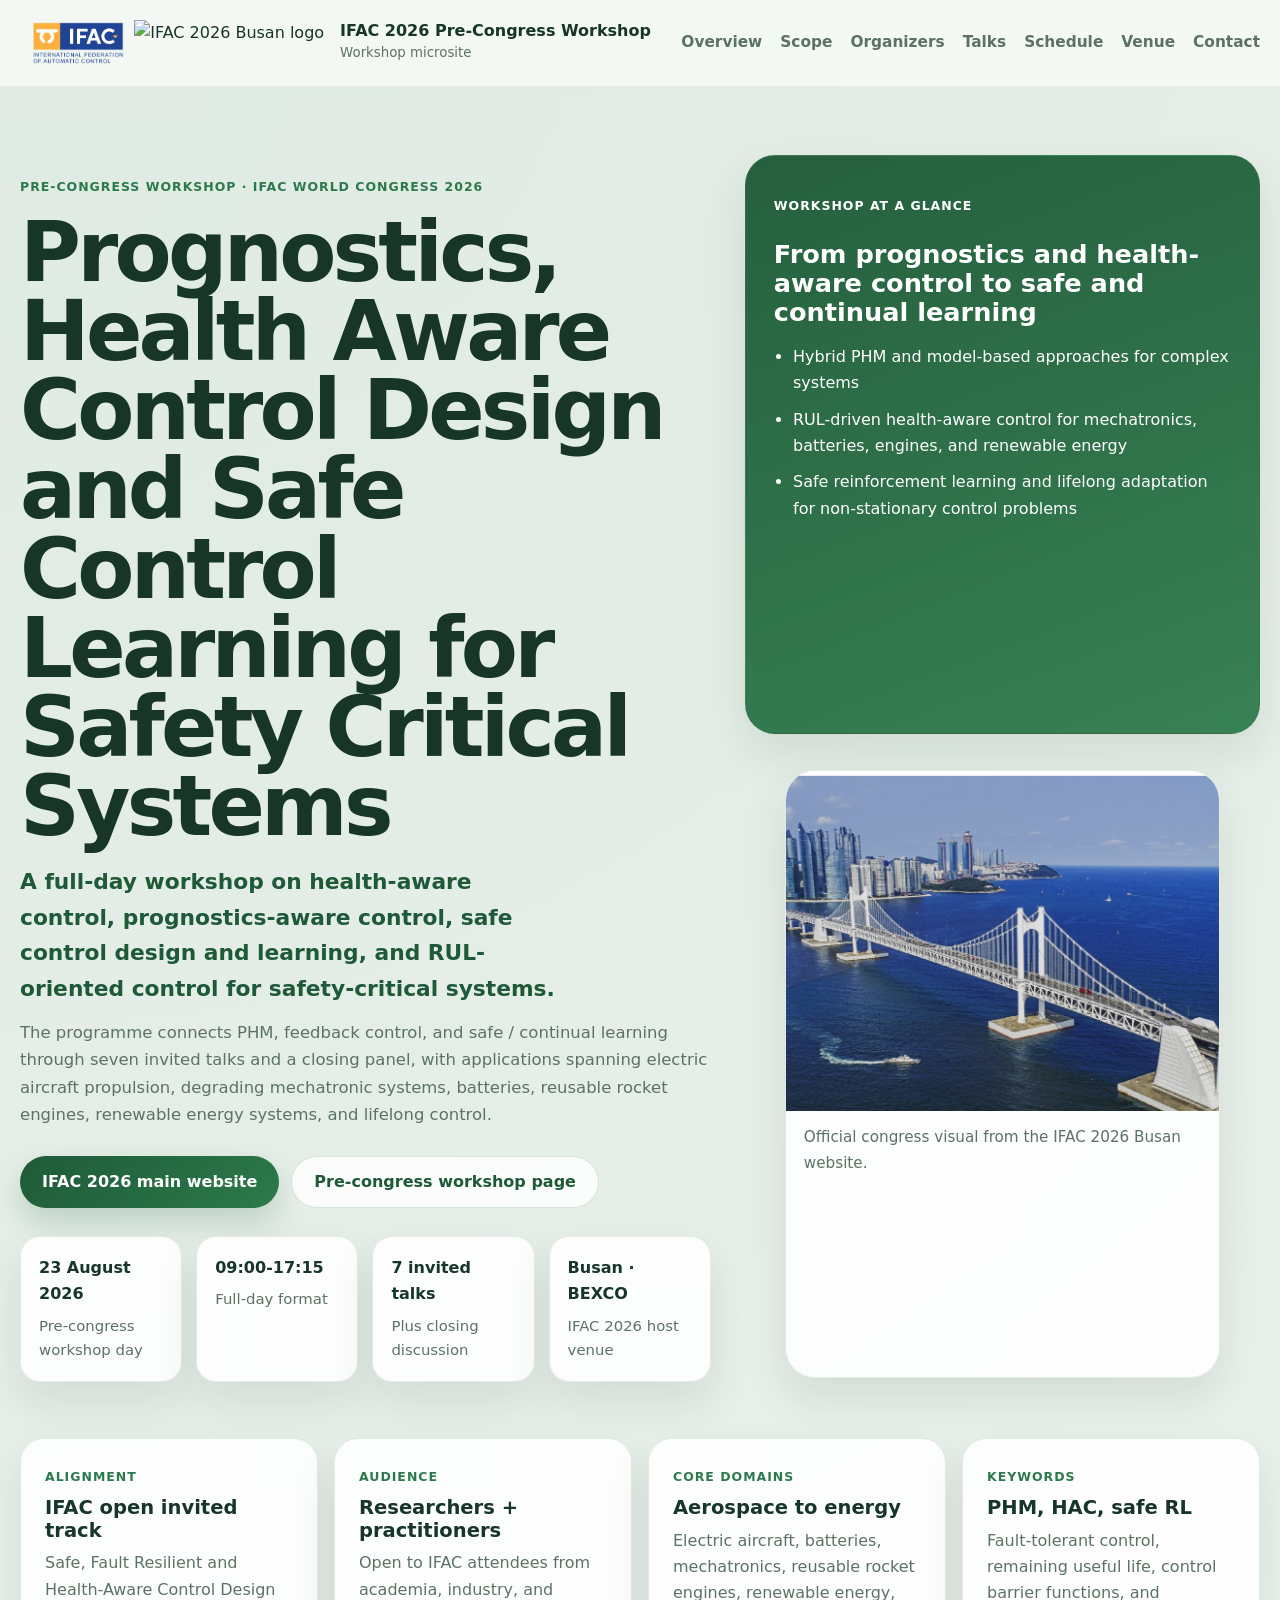
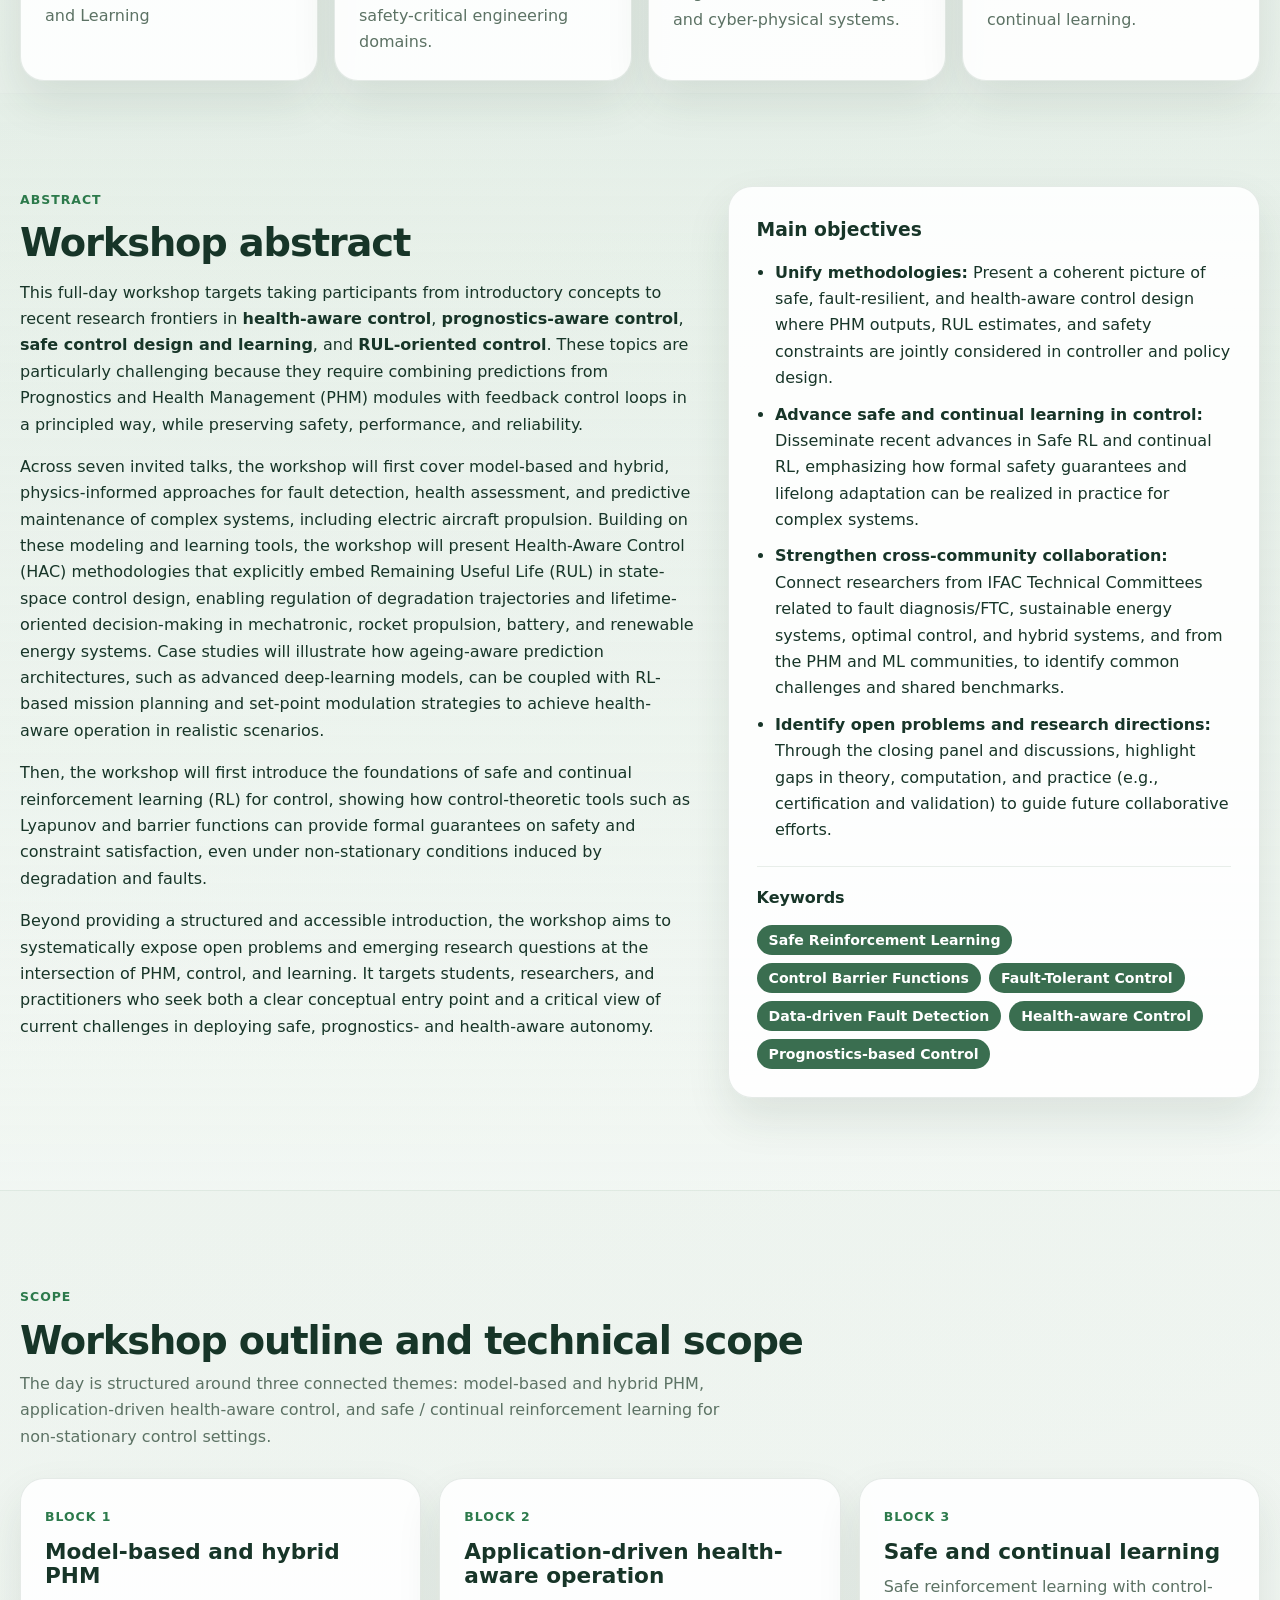
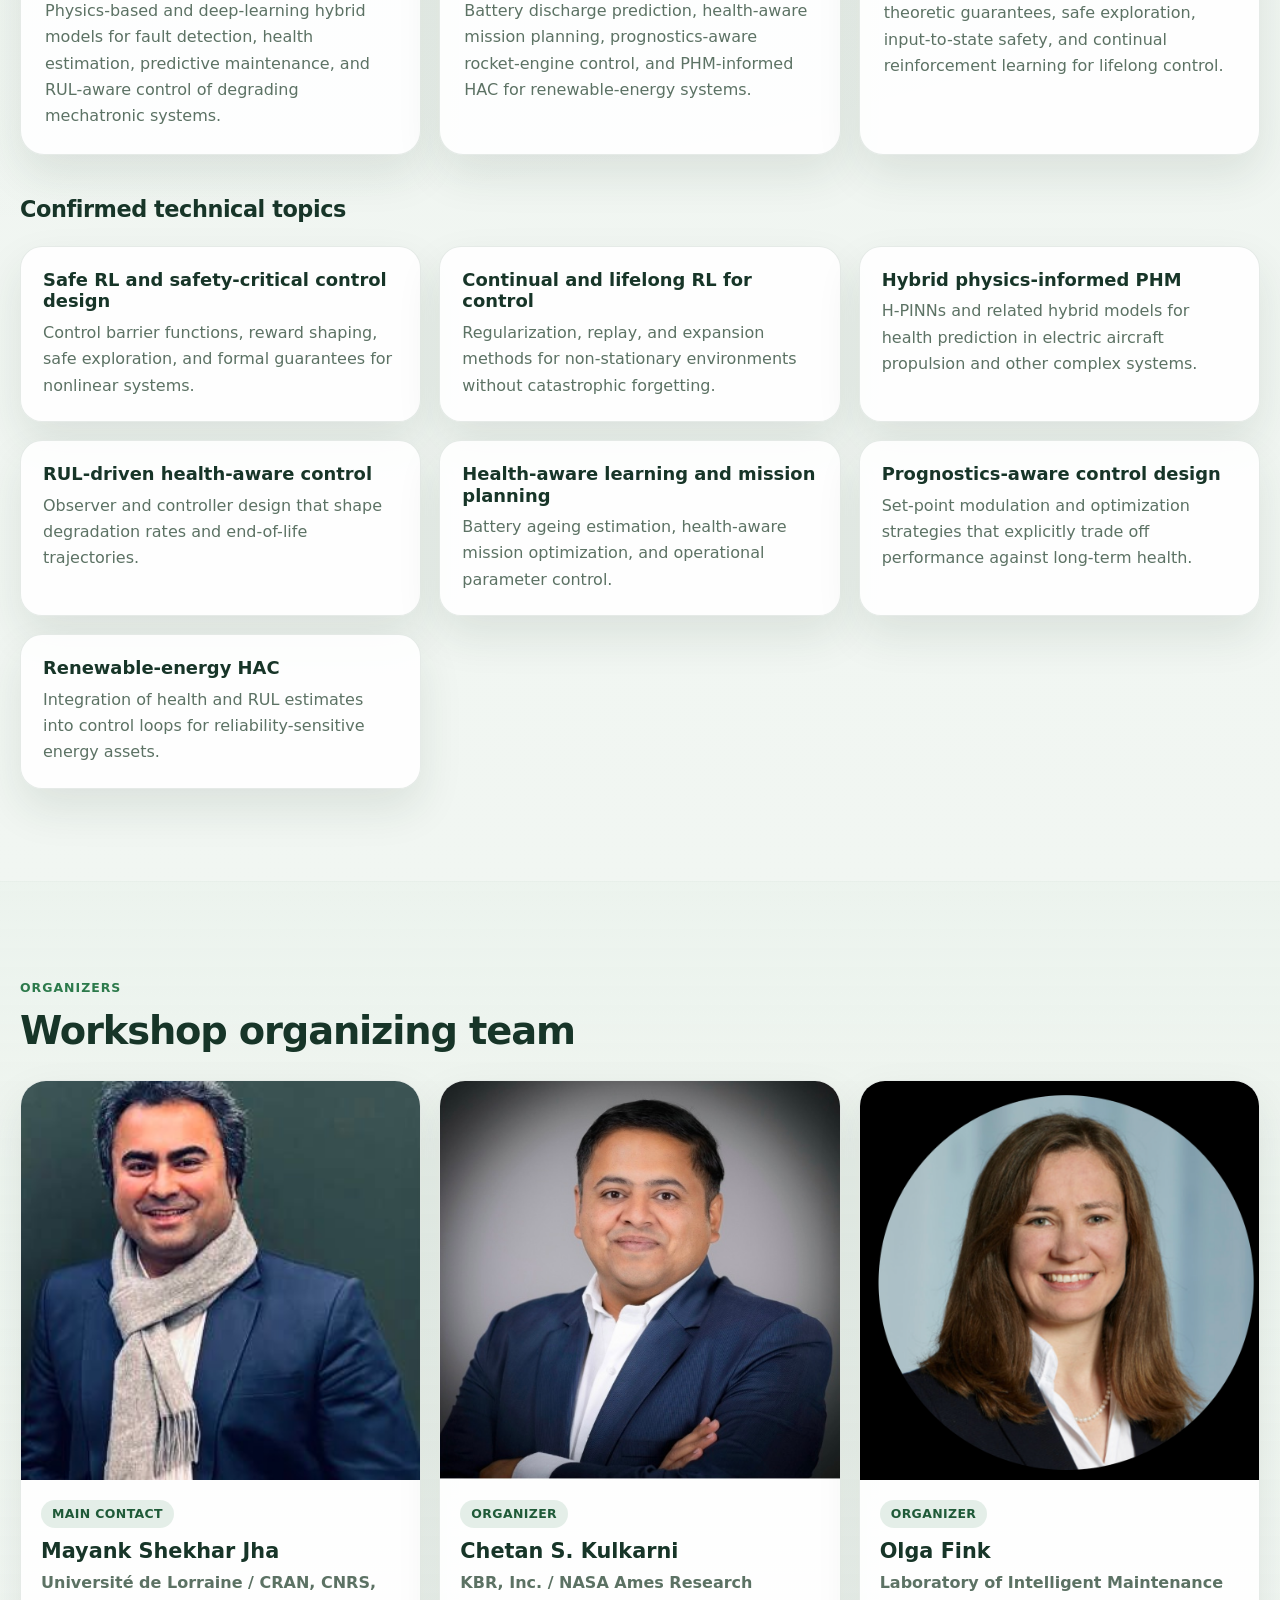
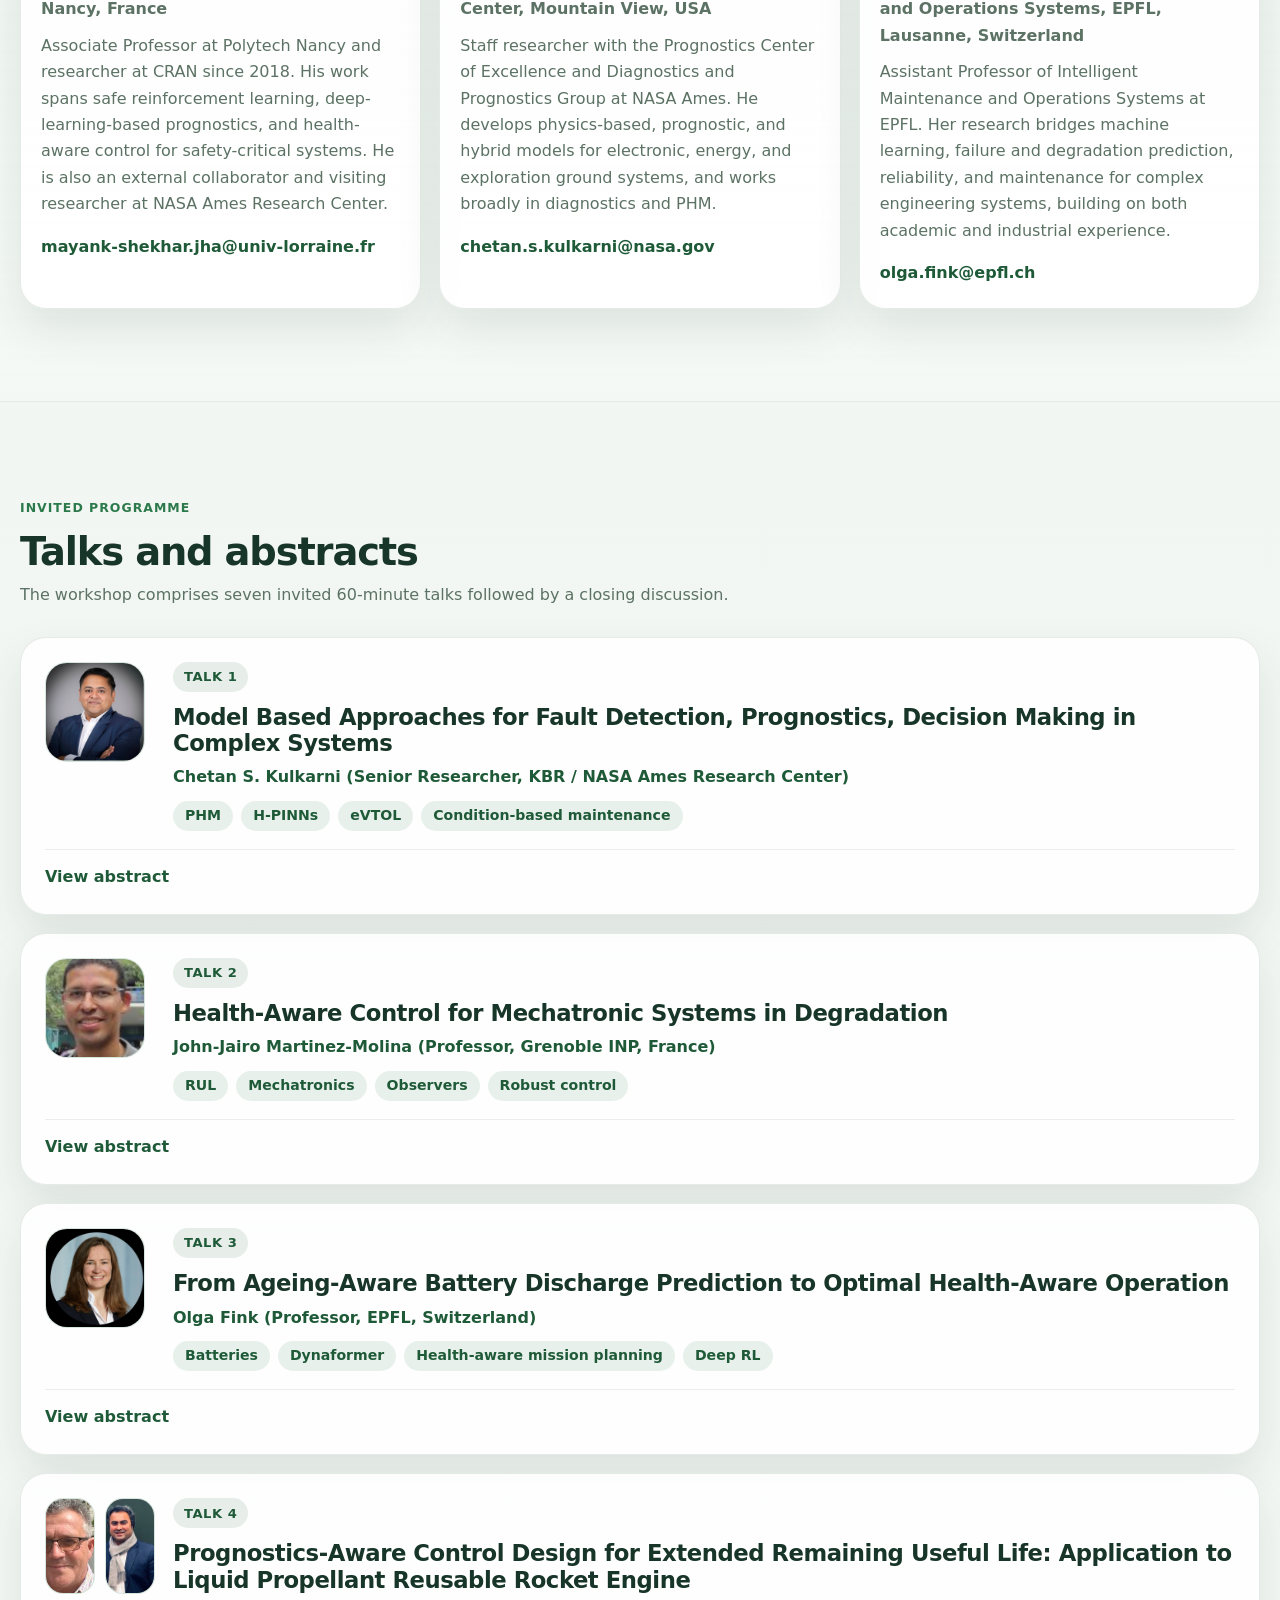
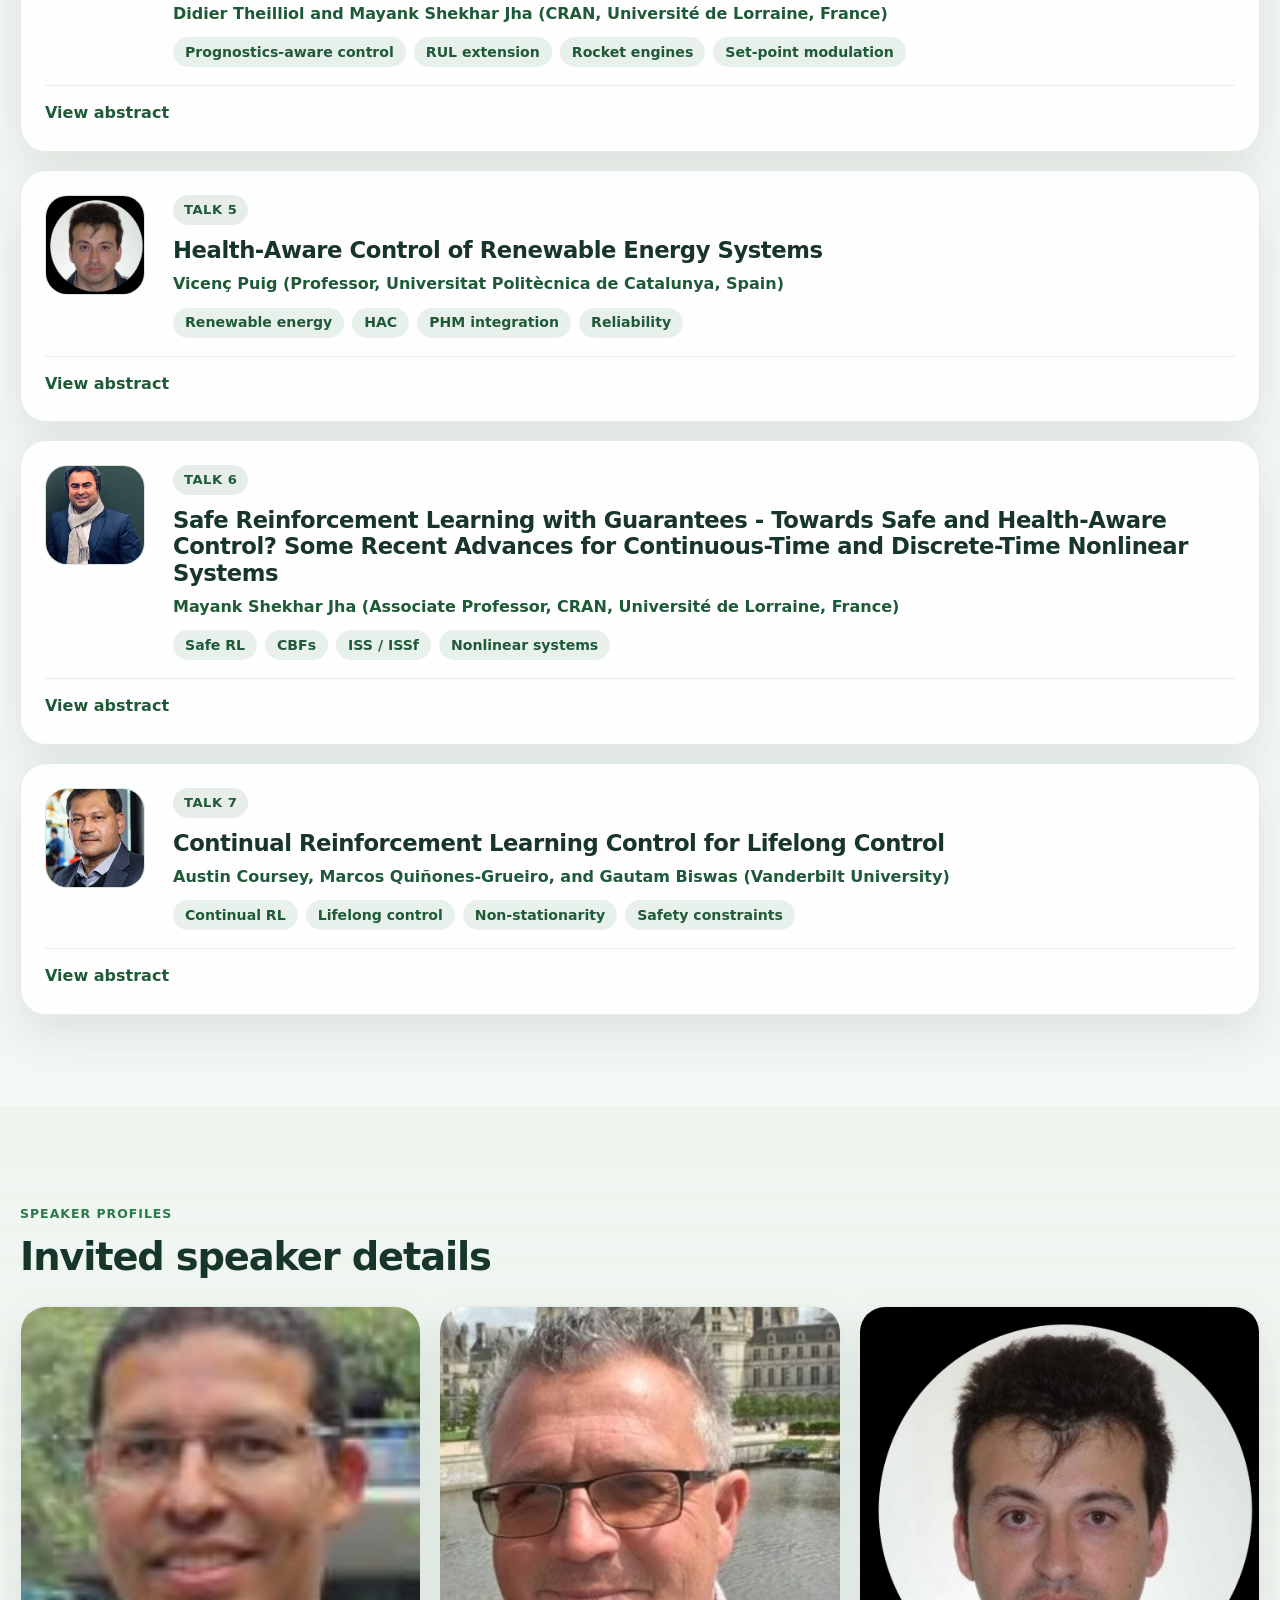
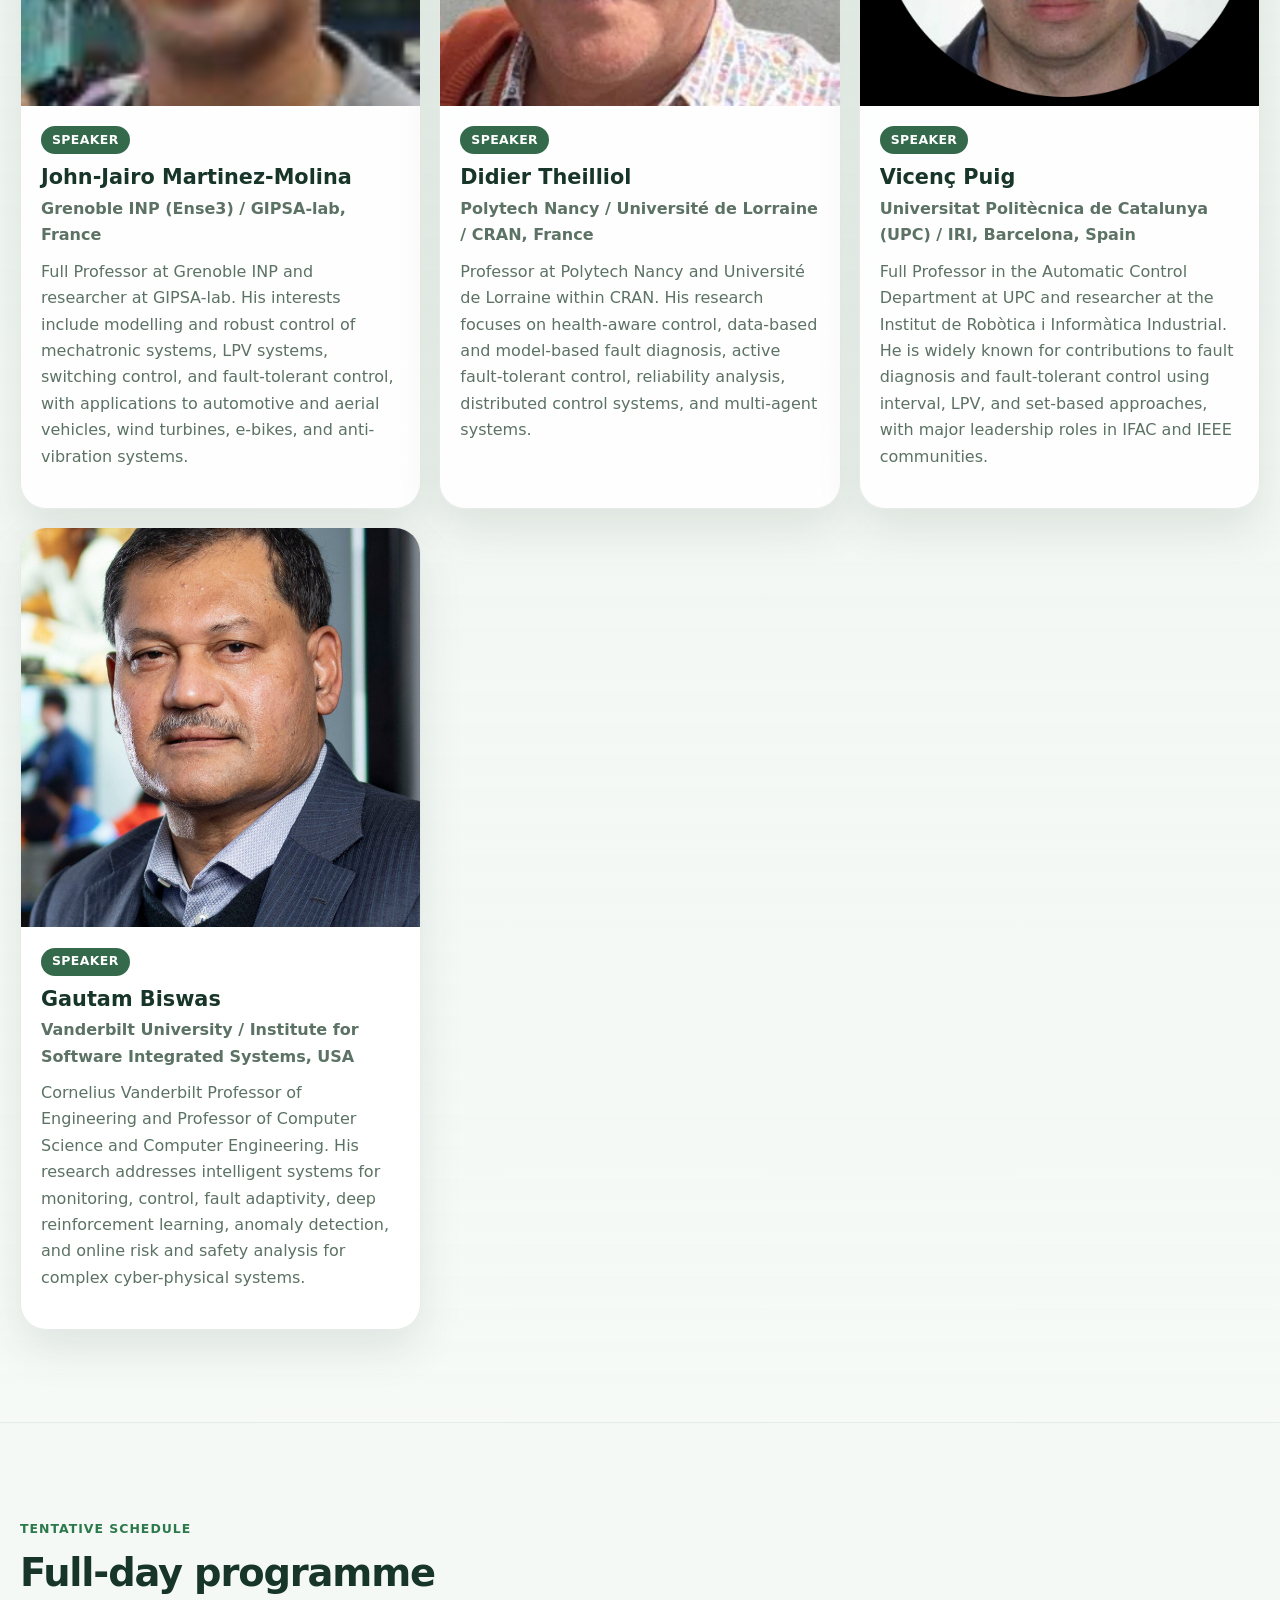
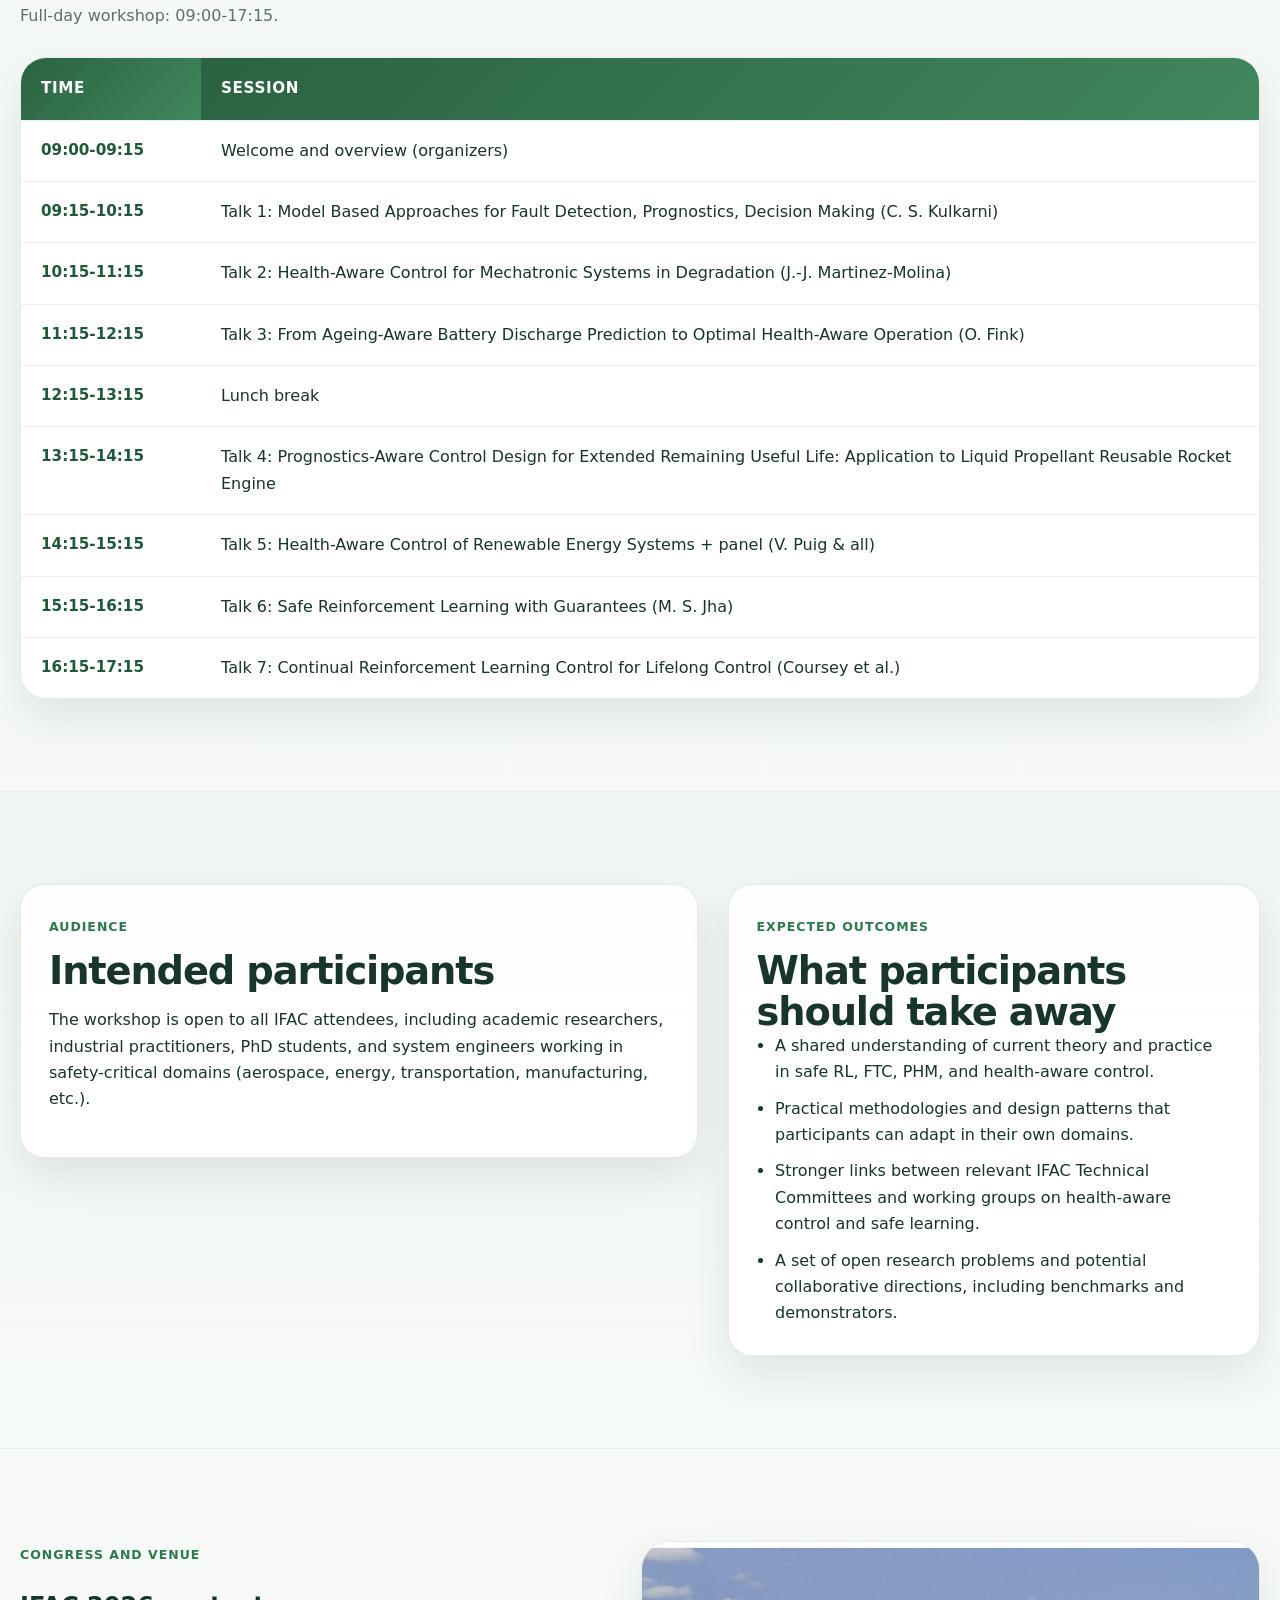
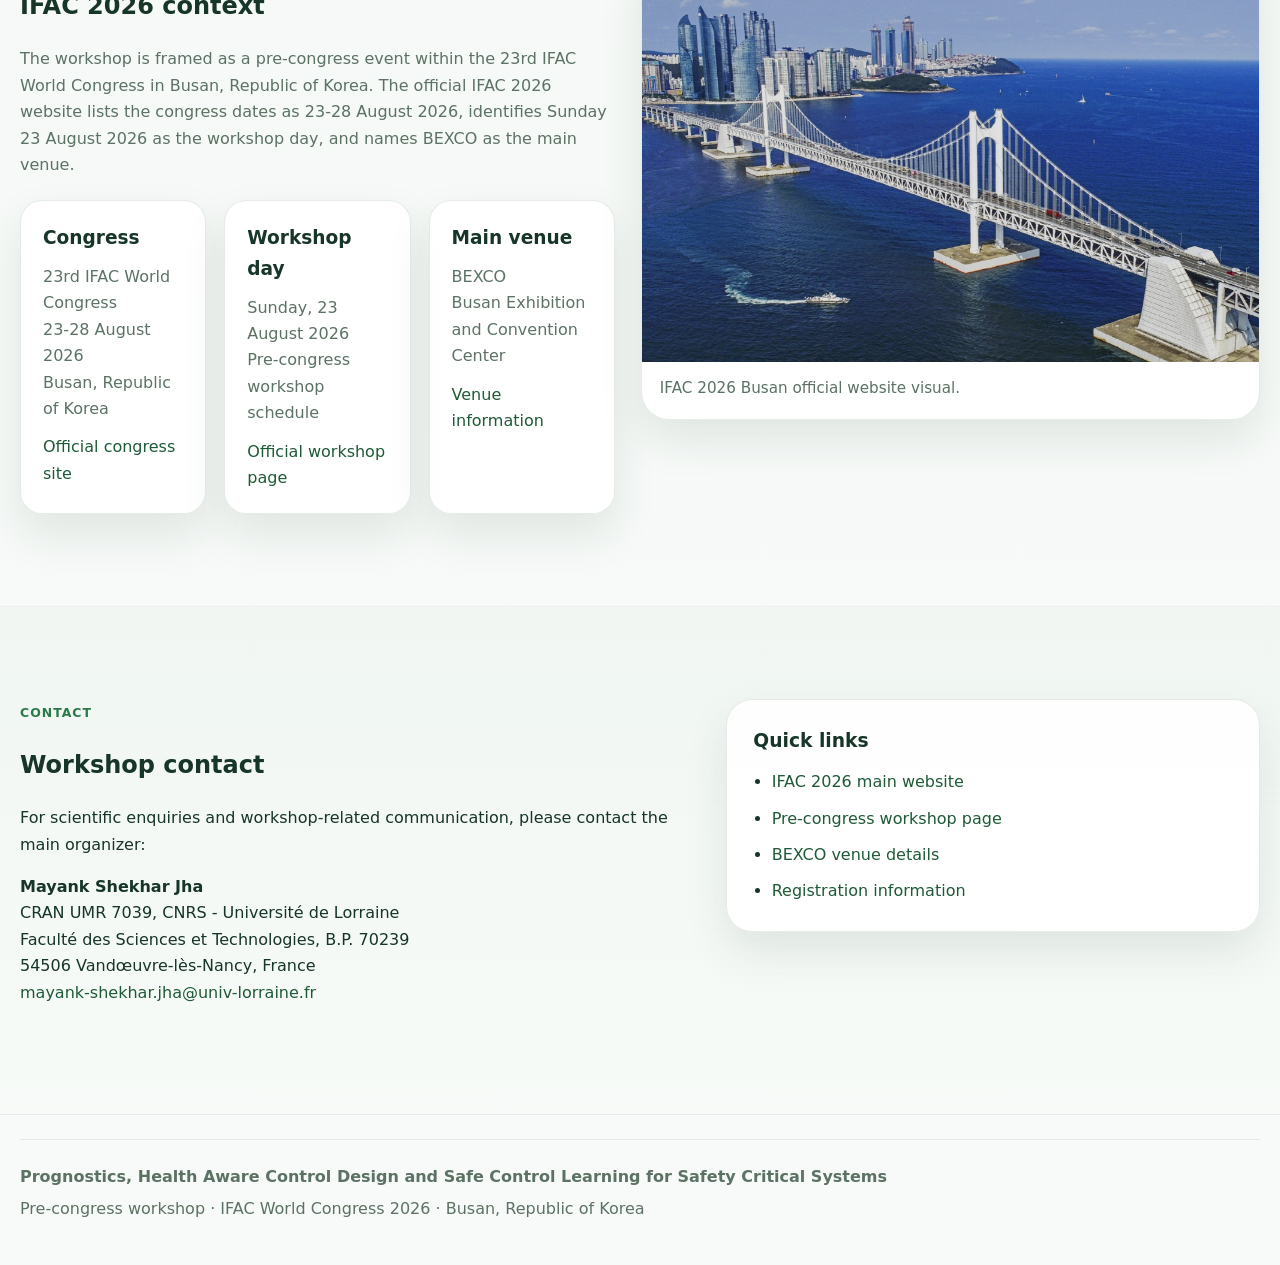
==== commit eedb4223: "Add files via upload" ====
--- a/index.html
+++ b/index.html
@@ -1,555 +1,478 @@
 <!DOCTYPE html>
+
 <html lang="en">
 <head>
-  <meta charset="utf-8" />
-  <meta name="viewport" content="width=device-width, initial-scale=1" />
-  <title>Prognostics, Health Aware Control Design and Safe Control Learning for Safety Critical Systems | IFAC 2026 Workshop</title>
-  <meta name="description" content="IFAC 2026 pre-congress workshop on prognostics, health-aware control, safe control learning, and RUL-oriented control for safety-critical systems." />
-  <link rel="stylesheet" href="styles.css" />
+<meta charset="utf-8"/>
+<meta content="width=device-width, initial-scale=1" name="viewport"/>
+<title>Prognostics, Health Aware Control Design and Safe Control Learning for Safety Critical Systems | IFAC 2026 Workshop</title>
+<meta content="IFAC 2026 pre-congress workshop on prognostics, health-aware control, safe control learning, and RUL-oriented control for safety-critical systems." name="description"/>
+<link href="styles.css" rel="stylesheet"/>
 </head>
 <body>
-  <header class="site-header">
-    <div class="container nav-wrap">
-      <a class="brand" href="#top" aria-label="Workshop home">
-        <span class="brand-logos">
-          <img class="logo-federation" src="main_logo_IFAC.png" alt="IFAC logo" />
-          <img class="logo-congress" src="ifac2026_busan_logo.png" alt="IFAC 2026 Busan logo" />
-        </span>
-        <span class="brand-text">
-          <strong>IFAC 2026 Pre-Congress Workshop</strong>
-          <small>Workshop microsite</small>
-        </span>
-      </a>
-
-      <button class="nav-toggle" type="button" aria-expanded="false" aria-controls="site-nav" aria-label="Toggle navigation">
-        <span></span><span></span><span></span>
-      </button>
-
-      <nav id="site-nav" class="site-nav" aria-label="Primary navigation">
-        <a href="#abstract">Overview</a>
-        <a href="#scope">Scope</a>
-        <a href="#organizers">Organizers</a>
-        <a href="#talks">Talks</a>
-        <a href="#schedule">Schedule</a>
-        <a href="#venue">Venue</a>
-        <a href="#contact">Contact</a>
-      </nav>
-    </div>
-  </header>
-
-  <main id="top">
-    <section class="hero">
-      <div class="container hero-grid">
-        <div class="hero-copy">
-          <div class="eyebrow">Pre-congress workshop · IFAC World Congress 2026</div>
-          <h1>Prognostics, Health Aware Control Design and Safe Control Learning for Safety Critical Systems</h1>
-          <p class="hero-lead">
+<header class="site-header">
+<div class="container nav-wrap">
+<a aria-label="Workshop home" class="brand" href="#top">
+<span class="brand-logos">
+<img alt="IFAC logo" class="logo-federation" src="main_logo_IFAC.png"/>
+<img alt="IFAC 2026 Busan logo" class="logo-congress" src="ifac2026_busan_logo.png"/>
+</span>
+<span class="brand-text">
+<strong>IFAC 2026 Pre-Congress Workshop</strong>
+<small>Workshop microsite</small>
+</span>
+</a>
+<button aria-controls="site-nav" aria-expanded="false" aria-label="Toggle navigation" class="nav-toggle" type="button">
+<span></span><span></span><span></span>
+</button>
+<nav aria-label="Primary navigation" class="site-nav" id="site-nav">
+<a href="#abstract">Overview</a>
+<a href="#scope">Scope</a>
+<a href="#organizers">Organizers</a>
+<a href="#talks">Talks</a>
+<a href="#schedule">Schedule</a>
+<a href="#venue">Venue</a>
+<a href="#contact">Contact</a>
+</nav>
+</div>
+</header>
+<main id="top">
+<section class="hero">
+<div class="container hero-grid">
+<div class="hero-copy">
+<div class="eyebrow">Pre-congress workshop · IFAC World Congress 2026</div>
+<h1>Prognostics, Health Aware Control Design and Safe Control Learning for Safety Critical Systems</h1>
+<p class="hero-lead">
             A full-day workshop on health-aware control, prognostics-aware control, safe control design and learning,
             and RUL-oriented control for safety-critical systems.
           </p>
-          <p class="hero-sublead">
+<p class="hero-sublead">
             The programme connects PHM, feedback control, and safe / continual learning through seven invited talks and a closing panel,
             with applications spanning electric aircraft propulsion, degrading mechatronic systems, batteries, reusable rocket engines,
             renewable energy systems, and lifelong control.
           </p>
-
-          <div class="hero-actions">
-            <a class="button primary" href="https://www.ifac2026.org/fairDash.do?hl=ENG" target="_blank" rel="noopener noreferrer">IFAC 2026 main website</a>
-            <a class="button secondary" href="https://www.ifac2026.org/fairOnline.do?selAction=single_page&amp;SYSTEM_IDX=214&amp;FAIRMENU_IDX=21710&amp;hl=ENG#/" target="_blank" rel="noopener noreferrer">Pre-congress workshop page</a>
-          </div>
-
-          <div class="hero-stats">
-            <article>
-              <strong>23 August 2026</strong>
-              <span>Pre-congress workshop day</span>
-            </article>
-            <article>
-              <strong>09:00-17:15</strong>
-              <span>Full-day format</span>
-            </article>
-            <article>
-              <strong>7 invited talks</strong>
-              <span>Plus closing discussion</span>
-            </article>
-            <article>
-              <strong>Busan · BEXCO</strong>
-              <span>IFAC 2026 host venue</span>
-            </article>
-          </div>
-        </div>
-
-        <aside class="hero-panel" aria-label="Workshop snapshot">
-          <div class="panel-card panel-card--highlight">
-            <p class="panel-label">Workshop at a glance</p>
-            <h2>From prognostics and health-aware control to safe and continual learning</h2>
-            <ul class="highlight-list">
-              <li>Hybrid PHM and model-based approaches for complex systems</li>
-              <li>RUL-driven health-aware control for mechatronics, batteries, engines, and renewable energy</li>
-              <li>Safe reinforcement learning and lifelong adaptation for non-stationary control problems</li>
-            </ul>
-          </div>
-
-          <figure class="panel-visual">
-            <img src="ifac_busan_visual.png" alt="Official visual from the IFAC 2026 Busan website" />
-            <figcaption>Official congress visual from the IFAC 2026 Busan website.</figcaption>
-          </figure>
-        </aside>
-      </div>
-    </section>
-
-    <section class="info-strip">
-      <div class="container info-strip-grid">
-        <article>
-          <span class="kicker">Alignment</span>
-          <h3>IFAC open invited track</h3>
-          <p>Safe, Fault Resilient and Health-Aware Control Design and Learning</p>
-        </article>
-        <article>
-          <span class="kicker">Audience</span>
-          <h3>Researchers + practitioners</h3>
-          <p>Open to IFAC attendees from academia, industry, and safety-critical engineering domains.</p>
-        </article>
-        <article>
-          <span class="kicker">Core domains</span>
-          <h3>Aerospace to energy</h3>
-          <p>Electric aircraft, batteries, mechatronics, reusable rocket engines, renewable energy, and cyber-physical systems.</p>
-        </article>
-        <article>
-          <span class="kicker">Keywords</span>
-          <h3>PHM, HAC, safe RL</h3>
-          <p>Fault-tolerant control, remaining useful life, control barrier functions, and continual learning.</p>
-        </article>
-      </div>
-    </section>
-
-    <section id="abstract" class="section section-soft">
-      <div class="container two-col">
-        <div>
-          <div class="section-tag">Overview</div>
-          <h2>Scientific rationale</h2>
-          <p>
-            Industrial and mission-critical systems increasingly operate in closed-loop settings under tight safety,
-            availability, and efficiency constraints. Modern control frameworks therefore need to address faults,
-            progressive degradation, and model uncertainty in addition to nominal stability and performance.
-          </p>
-          <p>
-            This workshop focuses on the intersection of safe control design, prognostics and health management,
-            health-aware control, and learning-enabled decision making. Its central aim is to show how PHM outputs,
-            remaining useful life estimates, and formal safety constraints can be embedded directly into feedback and
-            learning-based controllers.
-          </p>
-          <p>
-            Across seven invited talks, the programme moves from hybrid modelling and fault detection to RUL-centric
-            control, battery-aware mission planning, prognostics-aware control design, renewable-energy HAC,
-            safe reinforcement learning, and continual reinforcement learning for lifelong control.
-          </p>
-        </div>
-
-        <div class="callout-card">
-          <h3>Main objectives</h3>
-          <ul>
-            <li>Present a unified view of safe, fault-resilient, and health-aware control design.</li>
-            <li>Disseminate recent advances in safe RL and continual RL for complex systems.</li>
-            <li>Strengthen links across IFAC, PHM, and machine-learning communities.</li>
-            <li>Identify open theoretical and practical challenges, including validation and certification.</li>
-          </ul>
-
-          <div class="keyword-block">
-            <h4>Keywords</h4>
-            <div class="chip-row chip-row--keywords">
-              <span>Safe Reinforcement Learning</span><span>Control Barrier Functions</span><span>Fault-Tolerant Control</span><span>Data-driven Fault Detection</span><span>Health-aware Control</span><span>Prognostics-based Control</span>
-            </div>
-          </div>
-        </div>
-      </div>
-    </section>
-
-    <section id="scope" class="section">
-      <div class="container">
-        <div class="section-head">
-          <div class="section-tag">Scope</div>
-          <h2>Workshop outline and technical scope</h2>
-          <p>
+<div class="hero-actions">
+<a class="button primary" href="https://www.ifac2026.org/fairDash.do?hl=ENG" rel="noopener noreferrer" target="_blank">IFAC 2026 main website</a>
+<a class="button secondary" href="https://www.ifac2026.org/fairOnline.do?selAction=single_page&amp;SYSTEM_IDX=214&amp;FAIRMENU_IDX=21710&amp;hl=ENG#/" rel="noopener noreferrer" target="_blank">Pre-congress workshop page</a>
+</div>
+<div class="hero-stats">
+<article>
+<strong>23 August 2026</strong>
+<span>Pre-congress workshop day</span>
+</article>
+<article>
+<strong>09:00-17:15</strong>
+<span>Full-day format</span>
+</article>
+<article>
+<strong>7 invited talks</strong>
+<span>Plus closing discussion</span>
+</article>
+<article>
+<strong>Busan · BEXCO</strong>
+<span>IFAC 2026 host venue</span>
+</article>
+</div>
+</div>
+<aside aria-label="Workshop snapshot" class="hero-panel">
+<div class="panel-card panel-card--highlight">
+<p class="panel-label">Workshop at a glance</p>
+<h2>From prognostics and health-aware control to safe and continual learning</h2>
+<ul class="highlight-list">
+<li>Hybrid PHM and model-based approaches for complex systems</li>
+<li>RUL-driven health-aware control for mechatronics, batteries, engines, and renewable energy</li>
+<li>Safe reinforcement learning and lifelong adaptation for non-stationary control problems</li>
+</ul>
+</div>
+<figure class="panel-visual">
+<img alt="Official visual from the IFAC 2026 Busan website" src="ifac_busan_visual.png"/>
+<figcaption>Official congress visual from the IFAC 2026 Busan website.</figcaption>
+</figure>
+</aside>
+</div>
+</section>
+<section class="info-strip">
+<div class="container info-strip-grid">
+<article>
+<span class="kicker">Alignment</span>
+<h3>IFAC open invited track</h3>
+<p>Safe, Fault Resilient and Health-Aware Control Design and Learning</p>
+</article>
+<article>
+<span class="kicker">Audience</span>
+<h3>Researchers + practitioners</h3>
+<p>Open to IFAC attendees from academia, industry, and safety-critical engineering domains.</p>
+</article>
+<article>
+<span class="kicker">Core domains</span>
+<h3>Aerospace to energy</h3>
+<p>Electric aircraft, batteries, mechatronics, reusable rocket engines, renewable energy, and cyber-physical systems.</p>
+</article>
+<article>
+<span class="kicker">Keywords</span>
+<h3>PHM, HAC, safe RL</h3>
+<p>Fault-tolerant control, remaining useful life, control barrier functions, and continual learning.</p>
+</article>
+</div>
+</section>
+<section class="section section-soft" id="abstract">
+<div class="container two-col">
+<div>
+<div class="section-tag">Abstract</div>
+<h2>Workshop abstract</h2>
+<p>This full-day workshop targets taking participants from introductory concepts to recent research frontiers in <strong>health-aware control</strong>, <strong>prognostics-aware control</strong>, <strong>safe control design and learning</strong>, and <strong>RUL-oriented control</strong>. These topics are particularly challenging because they require combining predictions from Prognostics and Health Management (PHM) modules with feedback control loops in a principled way, while preserving safety, performance, and reliability.</p>
+<p>Across seven invited talks, the workshop will first cover model-based and hybrid, physics-informed approaches for fault detection, health assessment, and predictive maintenance of complex systems, including electric aircraft propulsion. Building on these modeling and learning tools, the workshop will present Health-Aware Control (HAC) methodologies that explicitly embed Remaining Useful Life (RUL) in state-space control design, enabling regulation of degradation trajectories and lifetime-oriented decision-making in mechatronic, rocket propulsion, battery, and renewable energy systems. Case studies will illustrate how ageing-aware prediction architectures, such as advanced deep-learning models, can be coupled with RL-based mission planning and set-point modulation strategies to achieve health-aware operation in realistic scenarios.</p>
+<p>Then, the workshop will first introduce the foundations of safe and continual reinforcement learning (RL) for control, showing how control-theoretic tools such as Lyapunov and barrier functions can provide formal guarantees on safety and constraint satisfaction, even under non-stationary conditions induced by degradation and faults.</p>
+<p>Beyond providing a structured and accessible introduction, the workshop aims to systematically expose open problems and emerging research questions at the intersection of PHM, control, and learning. It targets students, researchers, and practitioners who seek both a clear conceptual entry point and a critical view of current challenges in deploying safe, prognostics- and health-aware autonomy.</p>
+</div>
+<div class="callout-card">
+<h3>Main objectives</h3>
+<ul>
+<li><strong>Unify methodologies:</strong> Present a coherent picture of safe, fault-resilient, and health-aware control design where PHM outputs, RUL estimates, and safety constraints are jointly considered in controller and policy design.</li>
+<li><strong>Advance safe and continual learning in control:</strong> Disseminate recent advances in Safe RL and continual RL, emphasizing how formal safety guarantees and lifelong adaptation can be realized in practice for complex systems.</li>
+<li><strong>Strengthen cross-community collaboration:</strong> Connect researchers from IFAC Technical Committees related to fault diagnosis/FTC, sustainable energy systems, optimal control, and hybrid systems, and from the PHM and ML communities, to identify common challenges and shared benchmarks.</li>
+<li><strong>Identify open problems and research directions:</strong> Through the closing panel and discussions, highlight gaps in theory, computation, and practice (e.g., certification and validation) to guide future collaborative efforts.</li>
+</ul>
+<div class="keyword-block">
+<h4>Keywords</h4>
+<div class="chip-row chip-row--keywords">
+<span>Safe Reinforcement Learning</span><span>Control Barrier Functions</span><span>Fault-Tolerant Control</span><span>Data-driven Fault Detection</span><span>Health-aware Control</span><span>Prognostics-based Control</span>
+</div>
+</div>
+</div>
+</div>
+</section>
+<section class="section" id="scope">
+<div class="container">
+<div class="section-head">
+<div class="section-tag">Scope</div>
+<h2>Workshop outline and technical scope</h2>
+<p>
             The day is structured around three connected themes: model-based and hybrid PHM, application-driven health-aware control,
             and safe / continual reinforcement learning for non-stationary control settings.
           </p>
-        </div>
-
-        <div class="outline-grid">
-          <article class="outline-card">
-            <span class="outline-step">Block 1</span>
-            <h3>Model-based and hybrid PHM</h3>
-            <p>Physics-based and deep-learning hybrid models for fault detection, health estimation, predictive maintenance, and RUL-aware control of degrading mechatronic systems.</p>
-          </article>
-          <article class="outline-card">
-            <span class="outline-step">Block 2</span>
-            <h3>Application-driven health-aware operation</h3>
-            <p>Battery discharge prediction, health-aware mission planning, prognostics-aware rocket-engine control, and PHM-informed HAC for renewable-energy systems.</p>
-          </article>
-          <article class="outline-card">
-            <span class="outline-step">Block 3</span>
-            <h3>Safe and continual learning</h3>
-            <p>Safe reinforcement learning with control-theoretic guarantees, safe exploration, input-to-state safety, and continual reinforcement learning for lifelong control.</p>
-          </article>
-        </div>
-
-        <div class="section-head section-head-tight">
-          <h3>Confirmed technical topics</h3>
-        </div>
-
-        <div class="topic-grid">
-          <article class="topic-card"><h4>Safe RL and safety-critical control design</h4><p>Control barrier functions, reward shaping, safe exploration, and formal guarantees for nonlinear systems.</p></article>
-          <article class="topic-card"><h4>Continual and lifelong RL for control</h4><p>Regularization, replay, and expansion methods for non-stationary environments without catastrophic forgetting.</p></article>
-          <article class="topic-card"><h4>Hybrid physics-informed PHM</h4><p>H-PINNs and related hybrid models for health prediction in electric aircraft propulsion and other complex systems.</p></article>
-          <article class="topic-card"><h4>RUL-driven health-aware control</h4><p>Observer and controller design that shape degradation rates and end-of-life trajectories.</p></article>
-          <article class="topic-card"><h4>Health-aware learning and mission planning</h4><p>Battery ageing estimation, health-aware mission optimization, and operational parameter control.</p></article>
-          <article class="topic-card"><h4>Prognostics-aware control design</h4><p>Set-point modulation and optimization strategies that explicitly trade off performance against long-term health.</p></article>
-          <article class="topic-card"><h4>Renewable-energy HAC</h4><p>Integration of health and RUL estimates into control loops for reliability-sensitive energy assets.</p></article>
-        </div>
-      </div>
-    </section>
-
-    <section id="organizers" class="section section-soft">
-      <div class="container">
-        <div class="section-head">
-          <div class="section-tag">Organizers</div>
-          <h2>Workshop organizing team</h2>
-          <p>The proposal names three organizers: Mayank Shekhar Jha, Chetan S. Kulkarni, and Olga Fink.</p>
-        </div>
-
-        <div class="people-grid people-grid--organizers">
-          
-          <article class="person-card">
-            <div class="person-photo">
-              <img src="mayank_jha.jpeg" alt="Portrait of Mayank Shekhar Jha" loading="lazy" />
-            </div>
-            <div class="person-body">
-              <span class="badge">Main contact</span>
-              <h3>Mayank Shekhar Jha</h3>
-              <p class="affiliation">Université de Lorraine / CRAN, CNRS, Nancy, France</p>
-              <p>Associate Professor at Polytech Nancy and researcher at CRAN since 2018. His work spans safe reinforcement learning, deep-learning-based prognostics, and health-aware control for safety-critical systems. He is also an external collaborator and visiting researcher at NASA Ames Research Center.</p>
-              <a class="inline-link" href="mailto:mayank-shekhar.jha@univ-lorraine.fr">mayank-shekhar.jha@univ-lorraine.fr</a>
-            </div>
-          </article>
-    
-
-          <article class="person-card">
-            <div class="person-photo">
-              <img src="chetan_kulkarni.jpeg" alt="Portrait of Chetan S. Kulkarni" loading="lazy" />
-            </div>
-            <div class="person-body">
-              <span class="badge">Organizer</span>
-              <h3>Chetan S. Kulkarni</h3>
-              <p class="affiliation">KBR, Inc. / NASA Ames Research Center, Mountain View, USA</p>
-              <p>Staff researcher with the Prognostics Center of Excellence and Diagnostics and Prognostics Group at NASA Ames. He develops physics-based, prognostic, and hybrid models for electronic, energy, and exploration ground systems, and works broadly in diagnostics and PHM.</p>
-              <a class="inline-link" href="mailto:chetan.s.kulkarni@nasa.gov">chetan.s.kulkarni@nasa.gov</a>
-            </div>
-          </article>
-    
-
-          <article class="person-card">
-            <div class="person-photo">
-              <img src="olga_fink.png" alt="Portrait of Olga Fink" loading="lazy" />
-            </div>
-            <div class="person-body">
-              <span class="badge">Organizer</span>
-              <h3>Olga Fink</h3>
-              <p class="affiliation">Laboratory of Intelligent Maintenance and Operations Systems, EPFL, Lausanne, Switzerland</p>
-              <p>Assistant Professor of Intelligent Maintenance and Operations Systems at EPFL. Her research bridges machine learning, failure and degradation prediction, reliability, and maintenance for complex engineering systems, building on both academic and industrial experience.</p>
-              <a class="inline-link" href="mailto:olga.fink@epfl.ch">olga.fink@epfl.ch</a>
-            </div>
-          </article>
-    
-        </div>
-      </div>
-    </section>
-
-    <section id="talks" class="section">
-      <div class="container">
-        <div class="section-head">
-          <div class="section-tag">Invited programme</div>
-          <h2>Talks and abstracts</h2>
-          <p>
-            The workshop comprises seven invited 60-minute talks followed by a closing discussion.
-            Abstracts below are adapted directly from the workshop proposal for public-facing presentation.
-          </p>
-        </div>
-
-        <div class="talk-grid">
-          
-          <article class="talk-card">
-            <div class="talk-head">
-              <div class="talk-avatars">
-                <img src="chetan_kulkarni.jpeg" alt="Portrait related to Model Based Approaches for Fault Detection, Prognostics, Decision Making in Complex Systems" loading="lazy" />
-              </div>
-              <div class="talk-meta">
-                <span class="talk-number">Talk 1</span>
-                <h3>Model Based Approaches for Fault Detection, Prognostics, Decision Making in Complex Systems</h3>
-                <p class="talk-speakers">Chetan S. Kulkarni (Senior Researcher, KBR / NASA Ames Research Center)</p>
-                <p class="talk-summary">Physics-based performance models and deep learning are combined in a hybrid H-PINN framework to estimate present health and predict future degradation of complex assets, with a particular focus on electric aircraft propulsion systems and condition-based decision making.</p>
-                <div class="chip-row">
-                  <span>PHM</span><span>H-PINNs</span><span>eVTOL</span><span>Condition-based maintenance</span>
-                </div>
-                
-              </div>
-            </div>
-            <details>
-              <summary>View abstract</summary>
-              <div class="details-body">
-                <p>Electric aircraft and urban air mobility systems require highly accurate health-management capabilities that can predict failures before they occur, support condition-based maintenance, and enable autonomous operational decisions.</p>
-<p>This talk presents a hybrid prognostics framework that combines physics-based performance models with deep learning to capture both first-principles behaviour and data-driven degradation patterns. The approach is especially suited to electric aircraft propulsion systems, where adaptable and accurate health prediction is essential for safe and reliable operation.</p>
-              </div>
-            </details>
-          </article>
-    
-
-          <article class="talk-card">
-            <div class="talk-head">
-              <div class="talk-avatars">
-                <img src="john_jairo_molina.jpg" alt="Portrait related to Health-Aware Control for Mechatronic Systems in Degradation" loading="lazy" />
-              </div>
-              <div class="talk-meta">
-                <span class="talk-number">Talk 2</span>
-                <h3>Health-Aware Control for Mechatronic Systems in Degradation</h3>
-                <p class="talk-speakers">John-Jairo Martinez-Molina (Professor, Grenoble INP, France)</p>
-                <p class="talk-summary">A state-space methodology for managing remaining useful life in degrading mechatronic systems, combining observer and controller design to shape degradation trajectories and balance reliability with production objectives.</p>
-                <div class="chip-row">
-                  <span>RUL</span><span>Mechatronics</span><span>Observers</span><span>Robust control</span>
-                </div>
-                
-              </div>
-            </div>
-            <details>
-              <summary>View abstract</summary>
-              <div class="details-body">
-                <p>Remaining Useful Life (RUL) is central to PHM, but using RUL estimates inside decision and control loops remains challenging. This talk introduces a state-space HAC methodology aimed at governing the end-of-life trajectory of controlled mechatronic systems.</p>
-<p>The presentation studies the relationship between operational dynamics and ageing, and shows how robust observer and controller designs can regulate degradation rates so that acceptable deterioration levels are achieved over a desired average lifetime.</p>
-              </div>
-            </details>
-          </article>
-    
-
-          <article class="talk-card">
-            <div class="talk-head">
-              <div class="talk-avatars">
-                <img src="olga_fink.png" alt="Portrait related to From Ageing-Aware Battery Discharge Prediction to Optimal Health-Aware Operation" loading="lazy" />
-              </div>
-              <div class="talk-meta">
-                <span class="talk-number">Talk 3</span>
-                <h3>From Ageing-Aware Battery Discharge Prediction to Optimal Health-Aware Operation</h3>
-                <p class="talk-speakers">Olga Fink (Professor, EPFL, Switzerland)</p>
-                <p class="talk-summary">Dynaformer infers battery ageing from limited measurements and predicts full discharge behaviour; these predictions are then coupled with deep reinforcement learning for health-aware mission planning and operational control.</p>
-                <div class="chip-row">
-                  <span>Batteries</span><span>Dynaformer</span><span>Health-aware mission planning</span><span>Deep RL</span>
-                </div>
-                
-              </div>
-            </div>
-            <details>
-              <summary>View abstract</summary>
-              <div class="details-body">
-                <p>The talk introduces Dynaformer, a deep learning architecture that infers battery ageing state from partial voltage and current samples and predicts the full discharge curve, enabling controlled usage up to end-of-discharge.</p>
-<p>Building on this, the talk addresses joint mission planning and health-aware real-time control. A deep RL algorithm is presented for prescribing operational parameters that extend discharge cycles while optimizing mission performance in simulated NASA multirotor aircraft scenarios.</p>
-              </div>
-            </details>
-          </article>
-    
-
-          <article class="talk-card">
-            <div class="talk-head">
-              <div class="talk-avatars dual">
-                <img src="didier_theilliol.webp" alt="Portrait related to Prognostics-Aware Control Design for Extended Remaining Useful Life: Application to Liquid Propellant Reusable Rocket Engine" loading="lazy" /><img src="mayank_jha.jpeg" alt="Portrait related to Prognostics-Aware Control Design for Extended Remaining Useful Life: Application to Liquid Propellant Reusable Rocket Engine" loading="lazy" />
-              </div>
-              <div class="talk-meta">
-                <span class="talk-number">Talk 4</span>
-                <h3>Prognostics-Aware Control Design for Extended Remaining Useful Life: Application to Liquid Propellant Reusable Rocket Engine</h3>
-                <p class="talk-speakers">Didier Theilliol and Mayank Shekhar Jha (CRAN, Université de Lorraine, France)</p>
-                <p class="talk-summary">A prognostics-aware control strategy for degrading systems with unknown but input-dependent degradation, using set-point modulation to trade off short-term performance against long-horizon RUL extension, with application to reusable rocket engines.</p>
-                <div class="chip-row">
-                  <span>Prognostics-aware control</span><span>RUL extension</span><span>Rocket engines</span><span>Set-point modulation</span>
-                </div>
-                
-              </div>
-            </div>
-            <details>
-              <summary>View abstract</summary>
-              <div class="details-body">
-                <p>For safety-critical systems subject to degradation under closed-loop operation, state of health must be incorporated directly into control design. This talk presents a new control strategy that links health assessment, RUL prediction, and RUL extension.</p>
-<p>The proposed formulation treats control design as an optimization problem and introduces a set-point modulation approach that adjusts present control inputs to improve future health while retaining acceptable performance. The method is illustrated on numerical examples and a reusable liquid-propellant rocket engine case.</p>
-              </div>
-            </details>
-          </article>
-    
-
-          <article class="talk-card">
-            <div class="talk-head">
-              <div class="talk-avatars">
-                <img src="vicence_puig.png" alt="Portrait related to Health-Aware Control of Renewable Energy Systems" loading="lazy" />
-              </div>
-              <div class="talk-meta">
-                <span class="talk-number">Talk 5</span>
-                <h3>Health-Aware Control of Renewable Energy Systems</h3>
-                <p class="talk-speakers">Vicenç Puig (Professor, Universitat Politècnica de Catalunya, Spain)</p>
-                <p class="talk-summary">Health-aware control integrates PHM information into renewable-energy control loops so actions can be adjusted using health and RUL estimates to improve reliability, optimize maintenance, and extend component life.</p>
-                <div class="chip-row">
-                  <span>Renewable energy</span><span>HAC</span><span>PHM integration</span><span>Reliability</span>
-                </div>
-                
-              </div>
-            </div>
-            <details>
-              <summary>View abstract</summary>
-              <div class="details-body">
-                <p>Most control approaches for renewable energy systems prioritize performance optimization without explicitly accounting for degradation. HAC changes this by integrating component health status and remaining useful life into the control system.</p>
-<p>This talk surveys methodologies that combine HAC and PHM to optimize maintenance, predict failures, and extend the lifespan of critical components in renewable-energy applications and related reliability-sensitive sectors.</p>
-              </div>
-            </details>
-          </article>
-    
-
-          <article class="talk-card">
-            <div class="talk-head">
-              <div class="talk-avatars">
-                <img src="mayank_jha.jpeg" alt="Portrait related to Safe Reinforcement Learning with Guarantees - Towards Safe and Health-Aware Control? Some Recent Advances for Continuous-Time and Discrete-Time Nonlinear Systems" loading="lazy" />
-              </div>
-              <div class="talk-meta">
-                <span class="talk-number">Talk 6</span>
-                <h3>Safe Reinforcement Learning with Guarantees - Towards Safe and Health-Aware Control? Some Recent Advances for Continuous-Time and Discrete-Time Nonlinear Systems</h3>
-                <p class="talk-speakers">Mayank Shekhar Jha (Associate Professor, CRAN, Université de Lorraine, France)</p>
-                <p class="talk-summary">Recent advances in safe reinforcement learning for nonlinear systems, including reward shaping with control barrier functions, safe exploration using ISS and ISSf concepts, and methods that address input saturation and model-free dynamics learning.</p>
-                <div class="chip-row">
-                  <span>Safe RL</span><span>CBFs</span><span>ISS / ISSf</span><span>Nonlinear systems</span>
-                </div>
-                
-              </div>
-            </div>
-            <details>
-              <summary>View abstract</summary>
-              <div class="details-body">
-                <p>The talk introduces reinforcement learning from a control perspective and motivates safe RL for both discrete-time and continuous-time systems with provable guarantees.</p>
-<p>It then presents discrete-time safe RL methods that enforce safety through CBF-augmented rewards, followed by approaches to safe exploration based on input-to-state stability and input-to-state safety. Recent developments on input saturation, boundary-focused exploration, and model-free system dynamics learning are also discussed.</p>
-              </div>
-            </details>
-          </article>
-    
-
-          <article class="talk-card">
-            <div class="talk-head">
-              <div class="talk-avatars">
-                <img src="gautam_biswas.jpg" alt="Portrait related to Continual Reinforcement Learning Control for Lifelong Control" loading="lazy" />
-              </div>
-              <div class="talk-meta">
-                <span class="talk-number">Talk 7</span>
-                <h3>Continual Reinforcement Learning Control for Lifelong Control</h3>
-                <p class="talk-speakers">Austin Coursey, Marcos Quiñones-Grueiro, and Gautam Biswas (Vanderbilt University)</p>
-                <p class="talk-summary">A survey of continual reinforcement learning for control in non-stationary systems, covering regularization, replay, and policy/model expansion approaches, with emphasis on long-horizon adaptation without catastrophic forgetting and with safety constraints in view.</p>
-                <div class="chip-row">
-                  <span>Continual RL</span><span>Lifelong control</span><span>Non-stationarity</span><span>Safety constraints</span>
-                </div>
-                <p class="talk-note">This talk is jointly delivered by Austin Coursey, Marcos Quiñones-Grueiro, and Gautam Biswas. A portrait was provided for Prof. Gautam Biswas.</p>
-              </div>
-            </div>
-            <details>
-              <summary>View abstract</summary>
-              <div class="details-body">
-                <p>Modern reinforcement learning is powerful, but often assumes stationary environments. This talk addresses the lifelong-control setting, where systems evolve because of changing environments, degradation, faults, and mission objectives.</p>
-<p>The speakers formalize continual RL agents, distinguish continual RL from related paradigms such as multi-task RL and meta-RL, and review core method classes together with case studies, limitations, and open problems centered on safe adaptation.</p>
-              </div>
-            </details>
-          </article>
-    
-        </div>
-      </div>
-    </section>
-
-    <section class="section section-soft">
-      <div class="container">
-        <div class="section-head">
-          <div class="section-tag">Speaker profiles</div>
-          <h2>Invited speaker details</h2>
-          <p>
-            The profiles below correspond to participants whose biographies were provided in the proposal
-            and for whom images were supplied.
-          </p>
-        </div>
-
-        <div class="people-grid">
-          
-          <article class="person-card">
-            <div class="person-photo">
-              <img src="john_jairo_molina.jpg" alt="Portrait of John-Jairo Martinez-Molina" loading="lazy" />
-            </div>
-            <div class="person-body">
-              <span class="badge badge-alt">Speaker</span>
-              <h3>John-Jairo Martinez-Molina</h3>
-              <p class="affiliation">Grenoble INP (Ense3) / GIPSA-lab, France</p>
-              <p>Full Professor at Grenoble INP and researcher at GIPSA-lab. His interests include modelling and robust control of mechatronic systems, LPV systems, switching control, and fault-tolerant control, with applications to automotive and aerial vehicles, wind turbines, e-bikes, and anti-vibration systems.</p>
-            </div>
-          </article>
-    
-
-          <article class="person-card">
-            <div class="person-photo">
-              <img src="didier_theilliol.webp" alt="Portrait of Didier Theilliol" loading="lazy" />
-            </div>
-            <div class="person-body">
-              <span class="badge badge-alt">Speaker</span>
-              <h3>Didier Theilliol</h3>
-              <p class="affiliation">Polytech Nancy / Université de Lorraine / CRAN, France</p>
-              <p>Professor at Polytech Nancy and Université de Lorraine within CRAN. His research focuses on health-aware control, data-based and model-based fault diagnosis, active fault-tolerant control, reliability analysis, distributed control systems, and multi-agent systems.</p>
-            </div>
-          </article>
-    
-
-          <article class="person-card">
-            <div class="person-photo">
-              <img src="vicence_puig.png" alt="Portrait of Vicenç Puig" loading="lazy" />
-            </div>
-            <div class="person-body">
-              <span class="badge badge-alt">Speaker</span>
-              <h3>Vicenç Puig</h3>
-              <p class="affiliation">Universitat Politècnica de Catalunya (UPC) / IRI, Barcelona, Spain</p>
-              <p>Full Professor in the Automatic Control Department at UPC and researcher at the Institut de Robòtica i Informàtica Industrial. He is widely known for contributions to fault diagnosis and fault-tolerant control using interval, LPV, and set-based approaches, with major leadership roles in IFAC and IEEE communities.</p>
-            </div>
-          </article>
-    
-
-          <article class="person-card">
-            <div class="person-photo">
-              <img src="gautam_biswas.jpg" alt="Portrait of Gautam Biswas" loading="lazy" />
-            </div>
-            <div class="person-body">
-              <span class="badge badge-alt">Speaker</span>
-              <h3>Gautam Biswas</h3>
-              <p class="affiliation">Vanderbilt University / Institute for Software Integrated Systems, USA</p>
-              <p>Cornelius Vanderbilt Professor of Engineering and Professor of Computer Science and Computer Engineering. His research addresses intelligent systems for monitoring, control, fault adaptivity, deep reinforcement learning, anomaly detection, and online risk and safety analysis for complex cyber-physical systems.</p>
-            </div>
-          </article>
-    
-        </div>
-
-        <div class="note-card">
-          <h3>Additional co-speakers listed in the proposal</h3>
-          <p>Talk 7 is jointly listed under Austin Coursey, Marcos Quiñones-Grueiro, and Gautam Biswas, all from Vanderbilt University. The uploaded images provided portraits for Prof. Gautam Biswas; the remaining co-speakers are therefore named in the talk card and this note.</p>
-        </div>
-      </div>
-    </section>
-
-    <section id="schedule" class="section">
-      <div class="container">
-        <div class="section-head">
-          <div class="section-tag">Tentative schedule</div>
-          <h2>Full-day programme</h2>
-          <p>The proposal specifies a full-day workshop from 09:00 to 17:15.</p>
-        </div>
-
-        <div class="schedule-wrap">
-          <table class="schedule-table">
-            <thead>
-              <tr><th>Time</th><th>Session</th></tr>
-            </thead>
-            <tbody>
-              <tr><th>09:00-09:15</th><td>Welcome and overview (organizers)</td></tr>
+</div>
+<div class="outline-grid">
+<article class="outline-card">
+<span class="outline-step">Block 1</span>
+<h3>Model-based and hybrid PHM</h3>
+<p>Physics-based and deep-learning hybrid models for fault detection, health estimation, predictive maintenance, and RUL-aware control of degrading mechatronic systems.</p>
+</article>
+<article class="outline-card">
+<span class="outline-step">Block 2</span>
+<h3>Application-driven health-aware operation</h3>
+<p>Battery discharge prediction, health-aware mission planning, prognostics-aware rocket-engine control, and PHM-informed HAC for renewable-energy systems.</p>
+</article>
+<article class="outline-card">
+<span class="outline-step">Block 3</span>
+<h3>Safe and continual learning</h3>
+<p>Safe reinforcement learning with control-theoretic guarantees, safe exploration, input-to-state safety, and continual reinforcement learning for lifelong control.</p>
+</article>
+</div>
+<div class="section-head section-head-tight">
+<h3>Confirmed technical topics</h3>
+</div>
+<div class="topic-grid">
+<article class="topic-card"><h4>Safe RL and safety-critical control design</h4><p>Control barrier functions, reward shaping, safe exploration, and formal guarantees for nonlinear systems.</p></article>
+<article class="topic-card"><h4>Continual and lifelong RL for control</h4><p>Regularization, replay, and expansion methods for non-stationary environments without catastrophic forgetting.</p></article>
+<article class="topic-card"><h4>Hybrid physics-informed PHM</h4><p>H-PINNs and related hybrid models for health prediction in electric aircraft propulsion and other complex systems.</p></article>
+<article class="topic-card"><h4>RUL-driven health-aware control</h4><p>Observer and controller design that shape degradation rates and end-of-life trajectories.</p></article>
+<article class="topic-card"><h4>Health-aware learning and mission planning</h4><p>Battery ageing estimation, health-aware mission optimization, and operational parameter control.</p></article>
+<article class="topic-card"><h4>Prognostics-aware control design</h4><p>Set-point modulation and optimization strategies that explicitly trade off performance against long-term health.</p></article>
+<article class="topic-card"><h4>Renewable-energy HAC</h4><p>Integration of health and RUL estimates into control loops for reliability-sensitive energy assets.</p></article>
+</div>
+</div>
+</section>
+<section class="section section-soft" id="organizers">
+<div class="container">
+<div class="section-head">
+<div class="section-tag">Organizers</div>
+<h2>Workshop organizing team</h2>
+
+</div>
+<div class="people-grid people-grid--organizers">
+<article class="person-card">
+<div class="person-photo">
+<img alt="Portrait of Mayank Shekhar Jha" loading="lazy" src="mayank_jha.jpeg"/>
+</div>
+<div class="person-body">
+<span class="badge">Main contact</span>
+<h3>Mayank Shekhar Jha</h3>
+<p class="affiliation">Université de Lorraine / CRAN, CNRS, Nancy, France</p>
+<p>Associate Professor at Polytech Nancy and researcher at CRAN since 2018. His work spans safe reinforcement learning, deep-learning-based prognostics, and health-aware control for safety-critical systems. He is also an external collaborator and visiting researcher at NASA Ames Research Center.</p>
+<a class="inline-link" href="mailto:mayank-shekhar.jha@univ-lorraine.fr">mayank-shekhar.jha@univ-lorraine.fr</a>
+</div>
+</article>
+<article class="person-card">
+<div class="person-photo">
+<img alt="Portrait of Chetan S. Kulkarni" loading="lazy" src="chetan_kulkarni.jpeg"/>
+</div>
+<div class="person-body">
+<span class="badge">Organizer</span>
+<h3>Chetan S. Kulkarni</h3>
+<p class="affiliation">KBR, Inc. / NASA Ames Research Center, Mountain View, USA</p>
+<p>Staff researcher with the Prognostics Center of Excellence and Diagnostics and Prognostics Group at NASA Ames. He develops physics-based, prognostic, and hybrid models for electronic, energy, and exploration ground systems, and works broadly in diagnostics and PHM.</p>
+<a class="inline-link" href="mailto:chetan.s.kulkarni@nasa.gov">chetan.s.kulkarni@nasa.gov</a>
+</div>
+</article>
+<article class="person-card">
+<div class="person-photo">
+<img alt="Portrait of Olga Fink" loading="lazy" src="olga_fink.png"/>
+</div>
+<div class="person-body">
+<span class="badge">Organizer</span>
+<h3>Olga Fink</h3>
+<p class="affiliation">Laboratory of Intelligent Maintenance and Operations Systems, EPFL, Lausanne, Switzerland</p>
+<p>Assistant Professor of Intelligent Maintenance and Operations Systems at EPFL. Her research bridges machine learning, failure and degradation prediction, reliability, and maintenance for complex engineering systems, building on both academic and industrial experience.</p>
+<a class="inline-link" href="mailto:olga.fink@epfl.ch">olga.fink@epfl.ch</a>
+</div>
+</article>
+</div>
+</div>
+</section>
+<section class="section" id="talks">
+<div class="container">
+<div class="section-head">
+<div class="section-tag">Invited programme</div>
+<h2>Talks and abstracts</h2>
+<p>The workshop comprises seven invited 60-minute talks followed by a closing discussion.</p>
+</div>
+<div class="talk-grid">
+<article class="talk-card">
+<div class="talk-head">
+<div class="talk-avatars">
+<img alt="Portrait related to Model Based Approaches for Fault Detection, Prognostics, Decision Making in Complex Systems" loading="lazy" src="chetan_kulkarni.jpeg"/>
+</div>
+<div class="talk-meta">
+<span class="talk-number">Talk 1</span>
+<h3>Model Based Approaches for Fault Detection, Prognostics, Decision Making in Complex Systems</h3>
+<p class="talk-speakers">Chetan S. Kulkarni (Senior Researcher, KBR / NASA Ames Research Center)</p>
+
+<div class="chip-row">
+<span>PHM</span><span>H-PINNs</span><span>eVTOL</span><span>Condition-based maintenance</span>
+</div>
+</div>
+</div>
+<details>
+<summary>View abstract</summary>
+<div class="details-body">
+<p>The airspace is about to be revolutionized by a silent swarm of electric aircraft vehicles. This is the future of aeronautics, with electric Vertical Take-Off and Landing (eVTOL) vehicles buzzing through the low-altitude airspace for both commercial deliveries and passenger transportation. To ensure the safety of this busy airspace, incredibly precise systems for health management will be crucial. These systems won’t just passively monitor the health of the aircraft, but actively predict potential failures before they happen. This will be essential not only to maintain or even surpass current aviation safety standards, but also to optimize maintenance schedules and pave the way for truly autonomous decision-making by the UAMs themselves. With these advanced health management systems, the entire urban air mobility network will be more resilient to unexpected disruptions, keeping the airspace safe and efficient.</p>
+<p>The key to solving the prediction problem lies in understanding the aircraft’s current health status in real-time. This allows us to shift from fixed maintenance schedules to “condition-based” predictions, where maintenance is performed when truly necessary based on the vehicle’s health status. To accurately predict the future health of any complex system, we need two things: a clear picture of its current health condition and a good understanding of how it will be used in the future (flight patterns, weather conditions, etc.).</p>
+<p>This research proposes a new framework for predicting the health of complex systems, especially those critical for safety, like electric aircraft propulsion systems. It combines two powerful tools:</p>
+<ul>
+<li>Physics-based performance models: digital representations of the system that capture the fundamental physical laws governing its behavior.</li>
+<li>Deep learning algorithms: methods that excel at uncovering hidden patterns in large datasets.</li>
+</ul>
+<p>The physics-based model can be seen as a blueprint that may have missing modeling pieces or uncertainties. Deep learning, using real-world sensor data, fills these gaps and identifies subtle patterns to learn degrading parameters that might indicate potential problems. This hybrid approach using H-PINNs is particularly well-suited for the challenges faced by electric aircraft propulsion systems, offering accurate and adaptable models for predicting health and paving the way for safer, more efficient, and more reliable electric aircraft.</p>
+</div>
+</details>
+</article>
+<article class="talk-card">
+<div class="talk-head">
+<div class="talk-avatars">
+<img alt="Portrait related to Health-Aware Control for Mechatronic Systems in Degradation" loading="lazy" src="john_jairo_molina.jpg"/>
+</div>
+<div class="talk-meta">
+<span class="talk-number">Talk 2</span>
+<h3>Health-Aware Control for Mechatronic Systems in Degradation</h3>
+<p class="talk-speakers">John-Jairo Martinez-Molina (Professor, Grenoble INP, France)</p>
+
+<div class="chip-row">
+<span>RUL</span><span>Mechatronics</span><span>Observers</span><span>Robust control</span>
+</div>
+</div>
+</div>
+<details>
+<summary>View abstract</summary>
+<div class="details-body">
+<p>Remaining Useful Life (RUL) has become widely recognized as a key metric for evaluating system reliability within the field of Prognostics and Health Management (PHM). It plays a crucial role in predicting a system’s state of health and its expected lifespan. While significant efforts have been directed towards accurately estimating RUL, the process of decision-making regarding health management and potential adjustments to equipment lifespans still raises questions. This talk introduces a state-space-based methodology designed to effectively manage RUL and, thus, the end-of-life of a degrading system, particularly focusing on controlled mechatronics systems. Through an investigation of the relationship between the operational dynamics of the system and its aging process, the talk specifically concentrates on regulating the degradation rate experienced during the system operation. A robust design method of an observer and a controller is presented to effectively govern the degradation trajectory, allowing for the achievement of an acceptable level of deterioration within a desired average lifetime. Several practical examples will be presented to illustrate the control and the estimation methodology. The results highlight the benefits of using RUL control as a Health-Aware Control (HAC) strategy, aiming to find an optimal balance between reliability and production objectives.</p>
+</div>
+</details>
+</article>
+<article class="talk-card">
+<div class="talk-head">
+<div class="talk-avatars">
+<img alt="Portrait related to From Ageing-Aware Battery Discharge Prediction to Optimal Health-Aware Operation" loading="lazy" src="olga_fink.png"/>
+</div>
+<div class="talk-meta">
+<span class="talk-number">Talk 3</span>
+<h3>From Ageing-Aware Battery Discharge Prediction to Optimal Health-Aware Operation</h3>
+<p class="talk-speakers">Olga Fink (Professor, EPFL, Switzerland)</p>
+
+<div class="chip-row">
+<span>Batteries</span><span>Dynaformer</span><span>Health-aware mission planning</span><span>Deep RL</span>
+</div>
+</div>
+</div>
+<details>
+<summary>View abstract</summary>
+<div class="details-body">
+<p>In this talk, we will introduce Dynaformer, a novel deep learning architecture designed to infer the ageing state from limited voltage/current samples and accurately predict the full voltage discharge curve. Our evaluation demonstrates that Dynaformer performs well on simulated data and, with minimal fine-tuning, effectively bridges the gap to real-world battery data. This methodology enables controlled and predictable battery usage until end-of-discharge, extending operating cycles and reducing costs.</p>
+<p>Building upon these health-aware discharge predictions, we will address the joint problem of mission planning and health-aware real-time control of operational parameters. We will present a deep reinforcement learning algorithm that proactively prescribes operational parameters to extend the discharge cycle based on the battery's current health status while optimizing the mission. Evaluation using simulated flights of a NASA conceptual multirotor aircraft model, gathered from hardware-in-the-loop experiments, demonstrates the algorithm’s near-optimal performance across various operational scenarios, allowing adaptation to changing environmental conditions.</p>
+</div>
+</details>
+</article>
+<article class="talk-card">
+<div class="talk-head">
+<div class="talk-avatars dual">
+<img alt="Portrait related to Prognostics-Aware Control Design for Extended Remaining Useful Life: Application to Liquid Propellant Reusable Rocket Engine" loading="lazy" src="didier_theilliol.webp"/><img alt="Portrait related to Prognostics-Aware Control Design for Extended Remaining Useful Life: Application to Liquid Propellant Reusable Rocket Engine" loading="lazy" src="mayank_jha.jpeg"/>
+</div>
+<div class="talk-meta">
+<span class="talk-number">Talk 4</span>
+<h3>Prognostics-Aware Control Design for Extended Remaining Useful Life: Application to Liquid Propellant Reusable Rocket Engine</h3>
+<p class="talk-speakers">Didier Theilliol and Mayank Shekhar Jha (CRAN, Université de Lorraine, France)</p>
+
+<div class="chip-row">
+<span>Prognostics-aware control</span><span>RUL extension</span><span>Rocket engines</span><span>Set-point modulation</span>
+</div>
+</div>
+</div>
+<details>
+<summary>View abstract</summary>
+<div class="details-body">
+<p>As most of the safety critical industrial systems remain sensitive to functional degradation and operate under closed loop, it becomes imperative to take into account the state of health within the control design process. To that end, an effective assessment and extension of the Remaining Useful Life (RUL) of complex systems is a standing challenge that seeks novel solutions at the cross-over of Prognostics and Health Management (PHM) domain as well as automatic control. This paper considers a dynamical system subjected to functional degradation and presents a novel control design strategy, wherein the assessment of state of health of the system is taken into account leading to effective prediction of the RUL as well as its extension. To that end, the degradation model is considered unknown but input-dependent. The control design is formulated as an optimization problem wherein a suitable compromise is reached between the performance and desired RUL of the system. The main contribution of the paper remains in proposal of a set-point modulation-based approach wherein the control input at a given present time stage is modulated in such way that futuristic health of the system over a long time horizon is extended whilst assuring acceptable performance. The effectiveness of the proposed strategy is assessed in simulation using a numerical example as well as a liquid propellant rocket engine case.</p>
+</div>
+</details>
+</article>
+<article class="talk-card">
+<div class="talk-head">
+<div class="talk-avatars">
+<img alt="Portrait related to Health-Aware Control of Renewable Energy Systems" loading="lazy" src="vicence_puig.png"/>
+</div>
+<div class="talk-meta">
+<span class="talk-number">Talk 5</span>
+<h3>Health-Aware Control of Renewable Energy Systems</h3>
+<p class="talk-speakers">Vicenç Puig (Professor, Universitat Politècnica de Catalunya, Spain)</p>
+
+<div class="chip-row">
+<span>Renewable energy</span><span>HAC</span><span>PHM integration</span><span>Reliability</span>
+</div>
+</div>
+</div>
+<details>
+<summary>View abstract</summary>
+<div class="details-body">
+<p>The research on the control of renewable energy systems has been mainly focused on the performance optimization without caring about the system degradation. Health-aware control (HAC) is an advanced control strategy that integrates the health status of system components into the control system. It aims to optimize system performance while considering the degradation and remaining useful life (RUL) of critical components. By using the information coming from a prognostics and health management (PHM) module, HAC adjusts control actions to extend the lifespan of components and prevent failures. HAC is particularly valuable in industries where system reliability and longevity are crucial, such as aerospace, automotive, and manufacturing. This talk aims at bringing together cutting-edge research and innovative methodologies aimed at enhancing system reliability and performance, featuring approaches to HAC, PHM, and their integration, so as to obtain a control system that optimizes maintenance, predicts failures, and extends the lifespan of critical components. The resulting frameworks are valuable for researchers, engineers, and practitioners dedicated to improving system health and operational efficiency in renewable energy applications.</p>
+</div>
+</details>
+</article>
+<article class="talk-card">
+<div class="talk-head">
+<div class="talk-avatars">
+<img alt="Portrait related to Safe Reinforcement Learning with Guarantees - Towards Safe and Health-Aware Control? Some Recent Advances for Continuous-Time and Discrete-Time Nonlinear Systems" loading="lazy" src="mayank_jha.jpeg"/>
+</div>
+<div class="talk-meta">
+<span class="talk-number">Talk 6</span>
+<h3>Safe Reinforcement Learning with Guarantees - Towards Safe and Health-Aware Control? Some Recent Advances for Continuous-Time and Discrete-Time Nonlinear Systems</h3>
+<p class="talk-speakers">Mayank Shekhar Jha (Associate Professor, CRAN, Université de Lorraine, France)</p>
+
+<div class="chip-row">
+<span>Safe RL</span><span>CBFs</span><span>ISS / ISSf</span><span>Nonlinear systems</span>
+</div>
+</div>
+</div>
+<details>
+<summary>View abstract</summary>
+<div class="details-body">
+<p>This talk presents recent advances in Safe Reinforcement Learning (Safe RL) methodologies applicable to both discrete-time and continuous-time systems with provable guarantees. The talk will introduce reinforcement learning (Adaptive Dynamic Programming) and motivate Safe RL. Then, Safe RL approaches developed for discrete-time systems will be presented where safety is enforced by augmenting CBFs into the reward structure, thereby ensuring the forward invariance of predefined safe sets. Further, the Safe Exploration problem will be elaborated, highlighting how Input-to-State Stability (ISS) properties can be exploited to maintain safety during the exploration phase. In this context, the concept of Input-to-State Safety (ISSf) is introduced, offering a novel framework that promotes rich, risk-aware exploration while preserving formal safety guarantees. The talk further covers recent developments addressing input saturation constraints, strategies for boundary-focused exploration, and model-free methods for system dynamics learning, contributing to a more robust and generalizable Safe RL framework.</p>
+</div>
+</details>
+</article>
+<article class="talk-card">
+<div class="talk-head">
+<div class="talk-avatars">
+<img alt="Portrait related to Continual Reinforcement Learning Control for Lifelong Control" loading="lazy" src="gautam_biswas.jpg"/>
+</div>
+<div class="talk-meta">
+<span class="talk-number">Talk 7</span>
+<h3>Continual Reinforcement Learning Control for Lifelong Control</h3>
+<p class="talk-speakers">Austin Coursey, Marcos Quiñones-Grueiro, and Gautam Biswas (Vanderbilt University)</p>
+
+<div class="chip-row">
+<span>Continual RL</span><span>Lifelong control</span><span>Non-stationarity</span><span>Safety constraints</span>
+</div>
+
+</div>
+</div>
+<details>
+<summary>View abstract</summary>
+<div class="details-body">
+<p>Accurate models are often unavailable for in-depth analysis of complex engineering systems, making data-driven methods such as reinforcement learning (RL) attractive for decision-making and control. While modern RL can learn flexible nonlinear policies from data, it commonly assumes stationary environments. In contrast, real-world systems change over time due to shifting environmental conditions, component degradation, faults, and evolving objectives. This talk surveys Continual (Lifelong) Reinforcement Learning, which aims to enable long-term adaptation for control of systems that undergo multiple non-stationary changes without catastrophic forgetting. We provide a formal representation of continual RL agents, explain their relevance to control, and distinguish them from related paradigms, including multi-task RL and meta-RL. We then discuss three core classes of continual RL methods: regularization-based approaches, experience-replay strategies, and model or policy expansion techniques, and highlight recent case studies that illustrate their strengths and limitations. We conclude with key challenges and open problems, with emphasis on maintaining safety constraints during lifelong adaptation.</p>
+</div>
+</details>
+</article>
+</div>
+</div>
+</section>
+<section class="section section-soft">
+<div class="container">
+<div class="section-head">
+<div class="section-tag">Speaker profiles</div>
+<h2>Invited speaker details</h2>
+
+</div>
+<div class="people-grid">
+<article class="person-card">
+<div class="person-photo">
+<img alt="Portrait of John-Jairo Martinez-Molina" loading="lazy" src="john_jairo_molina.jpg"/>
+</div>
+<div class="person-body">
+<span class="badge badge-alt">Speaker</span>
+<h3>John-Jairo Martinez-Molina</h3>
+<p class="affiliation">Grenoble INP (Ense3) / GIPSA-lab, France</p>
+<p>Full Professor at Grenoble INP and researcher at GIPSA-lab. His interests include modelling and robust control of mechatronic systems, LPV systems, switching control, and fault-tolerant control, with applications to automotive and aerial vehicles, wind turbines, e-bikes, and anti-vibration systems.</p>
+</div>
+</article>
+<article class="person-card">
+<div class="person-photo">
+<img alt="Portrait of Didier Theilliol" loading="lazy" src="didier_theilliol.webp"/>
+</div>
+<div class="person-body">
+<span class="badge badge-alt">Speaker</span>
+<h3>Didier Theilliol</h3>
+<p class="affiliation">Polytech Nancy / Université de Lorraine / CRAN, France</p>
+<p>Professor at Polytech Nancy and Université de Lorraine within CRAN. His research focuses on health-aware control, data-based and model-based fault diagnosis, active fault-tolerant control, reliability analysis, distributed control systems, and multi-agent systems.</p>
+</div>
+</article>
+<article class="person-card">
+<div class="person-photo">
+<img alt="Portrait of Vicenç Puig" loading="lazy" src="vicence_puig.png"/>
+</div>
+<div class="person-body">
+<span class="badge badge-alt">Speaker</span>
+<h3>Vicenç Puig</h3>
+<p class="affiliation">Universitat Politècnica de Catalunya (UPC) / IRI, Barcelona, Spain</p>
+<p>Full Professor in the Automatic Control Department at UPC and researcher at the Institut de Robòtica i Informàtica Industrial. He is widely known for contributions to fault diagnosis and fault-tolerant control using interval, LPV, and set-based approaches, with major leadership roles in IFAC and IEEE communities.</p>
+</div>
+</article>
+<article class="person-card">
+<div class="person-photo">
+<img alt="Portrait of Gautam Biswas" loading="lazy" src="gautam_biswas.jpg"/>
+</div>
+<div class="person-body">
+<span class="badge badge-alt">Speaker</span>
+<h3>Gautam Biswas</h3>
+<p class="affiliation">Vanderbilt University / Institute for Software Integrated Systems, USA</p>
+<p>Cornelius Vanderbilt Professor of Engineering and Professor of Computer Science and Computer Engineering. His research addresses intelligent systems for monitoring, control, fault adaptivity, deep reinforcement learning, anomaly detection, and online risk and safety analysis for complex cyber-physical systems.</p>
+</div>
+</article>
+</div>
+
+</div>
+</section>
+<section class="section" id="schedule">
+<div class="container">
+<div class="section-head">
+<div class="section-tag">Tentative schedule</div>
+<h2>Full-day programme</h2>
+<p>Full-day workshop: 09:00-17:15.</p>
+</div>
+<div class="schedule-wrap">
+<table class="schedule-table">
+<thead>
+<tr><th>Time</th><th>Session</th></tr>
+</thead>
+<tbody>
+<tr><th>09:00-09:15</th><td>Welcome and overview (organizers)</td></tr>
 <tr><th>09:15-10:15</th><td>Talk 1: Model Based Approaches for Fault Detection, Prognostics, Decision Making (C. S. Kulkarni)</td></tr>
 <tr><th>10:15-11:15</th><td>Talk 2: Health-Aware Control for Mechatronic Systems in Degradation (J.-J. Martinez-Molina)</td></tr>
 <tr><th>11:15-12:15</th><td>Talk 3: From Ageing-Aware Battery Discharge Prediction to Optimal Health-Aware Operation (O. Fink)</td></tr>
@@ -558,112 +481,98 @@
 <tr><th>14:15-15:15</th><td>Talk 5: Health-Aware Control of Renewable Energy Systems + panel (V. Puig &amp; all)</td></tr>
 <tr><th>15:15-16:15</th><td>Talk 6: Safe Reinforcement Learning with Guarantees (M. S. Jha)</td></tr>
 <tr><th>16:15-17:15</th><td>Talk 7: Continual Reinforcement Learning Control for Lifelong Control (Coursey et al.)</td></tr>
-            </tbody>
-          </table>
-        </div>
-
-        <p class="schedule-note">The detailed timing of the closing panel can still be refined in the final programme announcement.</p>
-      </div>
-    </section>
-
-    <section class="section section-soft">
-      <div class="container two-col">
-        <div class="callout-card">
-          <div class="section-tag">Audience</div>
-          <h2>Intended participants</h2>
-          <p>
-            The workshop is open to all IFAC attendees, including academic researchers, industrial practitioners,
-            PhD students, and system engineers working in safety-critical domains such as aerospace, energy,
-            transportation, and manufacturing.
-          </p>
-        </div>
-
-        <div class="callout-card">
-          <div class="section-tag">Expected outcomes</div>
-          <h2>What participants should take away</h2>
-          <ul>
-            <li>A shared view of current theory and practice in safe RL, PHM, FTC, and health-aware control.</li>
-            <li>Practical methodologies and design patterns adaptable to multiple engineering domains.</li>
-            <li>Stronger links between IFAC communities working on health-aware control and safe learning.</li>
-            <li>A set of open problems and collaborative directions, including benchmarks and demonstrators.</li>
-          </ul>
-        </div>
-      </div>
-    </section>
-
-    <section id="venue" class="section">
-      <div class="container venue-shell">
-        <div class="venue-copy">
-          <div class="section-tag">Congress and venue</div>
-          <h2>IFAC 2026 context</h2>
-          <p>
+</tbody>
+</table>
+</div>
+
+</div>
+</section>
+<section class="section section-soft">
+<div class="container two-col">
+<div class="callout-card">
+<div class="section-tag">Audience</div>
+<h2>Intended participants</h2>
+<p>The workshop is open to all IFAC attendees, including academic researchers, industrial practitioners, PhD students, and system engineers working in safety-critical domains (aerospace, energy, transportation, manufacturing, etc.).</p>
+</div>
+<div class="callout-card">
+<div class="section-tag">Expected outcomes</div>
+<h2>What participants should take away</h2>
+<ul>
+<li>A shared understanding of current theory and practice in safe RL, FTC, PHM, and health-aware control.</li>
+<li>Practical methodologies and design patterns that participants can adapt in their own domains.</li>
+<li>Stronger links between relevant IFAC Technical Committees and working groups on health-aware control and safe learning.</li>
+<li>A set of open research problems and potential collaborative directions, including benchmarks and demonstrators.</li>
+</ul>
+</div>
+</div>
+</section>
+<section class="section" id="venue">
+<div class="container venue-shell">
+<div class="venue-copy">
+<div class="section-tag">Congress and venue</div>
+<h2>IFAC 2026 context</h2>
+<p>
             The workshop is framed as a pre-congress event within the 23rd IFAC World Congress in Busan, Republic of Korea.
             The official IFAC 2026 website lists the congress dates as 23-28 August 2026, identifies Sunday 23 August 2026 as the workshop day,
             and names BEXCO as the main venue.
           </p>
-
-          <div class="venue-grid">
-            <article class="venue-card">
-              <h3>Congress</h3>
-              <p>23rd IFAC World Congress<br />23-28 August 2026<br />Busan, Republic of Korea</p>
-              <a href="https://www.ifac2026.org/fairDash.do?hl=ENG" target="_blank" rel="noopener noreferrer">Official congress site</a>
-            </article>
-            <article class="venue-card">
-              <h3>Workshop day</h3>
-              <p>Sunday, 23 August 2026<br />Pre-congress workshop schedule</p>
-              <a href="https://www.ifac2026.org/fairOnline.do?selAction=single_page&amp;SYSTEM_IDX=214&amp;FAIRMENU_IDX=21710&amp;hl=ENG#/" target="_blank" rel="noopener noreferrer">Official workshop page</a>
-            </article>
-            <article class="venue-card">
-              <h3>Main venue</h3>
-              <p>BEXCO<br />Busan Exhibition and Convention Center</p>
-              <a href="https://ifac2026.org/fairContents.do?FAIRMENU_IDX=21891&amp;hl=ENG" target="_blank" rel="noopener noreferrer">Venue information</a>
-            </article>
-          </div>
-        </div>
-
-        <figure class="venue-visual">
-          <img src="ifac_busan_visual.png" alt="Official visual from the IFAC 2026 Busan website" />
-          <figcaption>IFAC 2026 Busan official website visual.</figcaption>
-        </figure>
-      </div>
-    </section>
-
-    <section id="contact" class="section section-soft section-contact">
-      <div class="container contact-grid">
-        <div>
-          <div class="section-tag">Contact</div>
-          <h2>Workshop contact</h2>
-          <p>For scientific enquiries and workshop-related communication, please contact the main organizer:</p>
-          <p>
-            <strong>Mayank Shekhar Jha</strong><br />
-            CRAN UMR 7039, CNRS - Université de Lorraine<br />
-            Faculté des Sciences et Technologies, B.P. 70239<br />
-            54506 Vandœuvre-lès-Nancy, France<br />
-            <a href="mailto:mayank-shekhar.jha@univ-lorraine.fr">mayank-shekhar.jha@univ-lorraine.fr</a>
-          </p>
-        </div>
-
-        <div class="contact-card">
-          <h3>Quick links</h3>
-          <ul>
-            <li><a href="https://www.ifac2026.org/fairDash.do?hl=ENG" target="_blank" rel="noopener noreferrer">IFAC 2026 main website</a></li>
-            <li><a href="https://www.ifac2026.org/fairOnline.do?selAction=single_page&amp;SYSTEM_IDX=214&amp;FAIRMENU_IDX=21710&amp;hl=ENG#/" target="_blank" rel="noopener noreferrer">Pre-congress workshop page</a></li>
-            <li><a href="https://ifac2026.org/fairContents.do?FAIRMENU_IDX=21891&amp;hl=ENG" target="_blank" rel="noopener noreferrer">BEXCO venue details</a></li>
-            <li><a href="https://www.ifac2026.org/fairContents.do?FAIRMENU_IDX=21697&amp;hl=ENG" target="_blank" rel="noopener noreferrer">Registration information</a></li>
-          </ul>
-        </div>
-      </div>
-    </section>
-  </main>
-
-  <footer class="site-footer">
-    <div class="container footer-clean">
-      <p><strong>Prognostics, Health Aware Control Design and Safe Control Learning for Safety Critical Systems</strong></p>
-      <p>Pre-congress workshop · IFAC World Congress 2026 · Busan, Republic of Korea</p>
-    </div>
-  </footer>
-
-  <script>
+<div class="venue-grid">
+<article class="venue-card">
+<h3>Congress</h3>
+<p>23rd IFAC World Congress<br/>23-28 August 2026<br/>Busan, Republic of Korea</p>
+<a href="https://www.ifac2026.org/fairDash.do?hl=ENG" rel="noopener noreferrer" target="_blank">Official congress site</a>
+</article>
+<article class="venue-card">
+<h3>Workshop day</h3>
+<p>Sunday, 23 August 2026<br/>Pre-congress workshop schedule</p>
+<a href="https://www.ifac2026.org/fairOnline.do?selAction=single_page&amp;SYSTEM_IDX=214&amp;FAIRMENU_IDX=21710&amp;hl=ENG#/" rel="noopener noreferrer" target="_blank">Official workshop page</a>
+</article>
+<article class="venue-card">
+<h3>Main venue</h3>
+<p>BEXCO<br/>Busan Exhibition and Convention Center</p>
+<a href="https://ifac2026.org/fairContents.do?FAIRMENU_IDX=21891&amp;hl=ENG" rel="noopener noreferrer" target="_blank">Venue information</a>
+</article>
+</div>
+</div>
+<figure class="venue-visual">
+<img alt="Official visual from the IFAC 2026 Busan website" src="ifac_busan_visual.png"/>
+<figcaption>IFAC 2026 Busan official website visual.</figcaption>
+</figure>
+</div>
+</section>
+<section class="section section-soft section-contact" id="contact">
+<div class="container contact-grid">
+<div>
+<div class="section-tag">Contact</div>
+<h2>Workshop contact</h2>
+<p>For scientific enquiries and workshop-related communication, please contact the main organizer:</p>
+<p>
+<strong>Mayank Shekhar Jha</strong><br/>
+            CRAN UMR 7039, CNRS - Université de Lorraine<br/>
+            Faculté des Sciences et Technologies, B.P. 70239<br/>
+            54506 Vandœuvre-lès-Nancy, France<br/>
+<a href="mailto:mayank-shekhar.jha@univ-lorraine.fr">mayank-shekhar.jha@univ-lorraine.fr</a>
+</p>
+</div>
+<div class="contact-card">
+<h3>Quick links</h3>
+<ul>
+<li><a href="https://www.ifac2026.org/fairDash.do?hl=ENG" rel="noopener noreferrer" target="_blank">IFAC 2026 main website</a></li>
+<li><a href="https://www.ifac2026.org/fairOnline.do?selAction=single_page&amp;SYSTEM_IDX=214&amp;FAIRMENU_IDX=21710&amp;hl=ENG#/" rel="noopener noreferrer" target="_blank">Pre-congress workshop page</a></li>
+<li><a href="https://ifac2026.org/fairContents.do?FAIRMENU_IDX=21891&amp;hl=ENG" rel="noopener noreferrer" target="_blank">BEXCO venue details</a></li>
+<li><a href="https://www.ifac2026.org/fairContents.do?FAIRMENU_IDX=21697&amp;hl=ENG" rel="noopener noreferrer" target="_blank">Registration information</a></li>
+</ul>
+</div>
+</div>
+</section>
+</main>
+<footer class="site-footer">
+<div class="container footer-clean">
+<p><strong>Prognostics, Health Aware Control Design and Safe Control Learning for Safety Critical Systems</strong></p>
+<p>Pre-congress workshop · IFAC World Congress 2026 · Busan, Republic of Korea</p>
+</div>
+</footer>
+<script>
     const toggle = document.querySelector('.nav-toggle');
     const nav = document.querySelector('.site-nav');
     if (toggle && nav) {
--- a/styles.css
+++ b/styles.css
@@ -971,3 +971,14 @@
     min-height: 280px;
   }
 }
+
+
+.details-body ul {
+  margin: 0 0 12px;
+  padding-left: 1.2rem;
+  color: var(--muted);
+}
+
+.details-body li + li {
+  margin-top: 8px;
+}
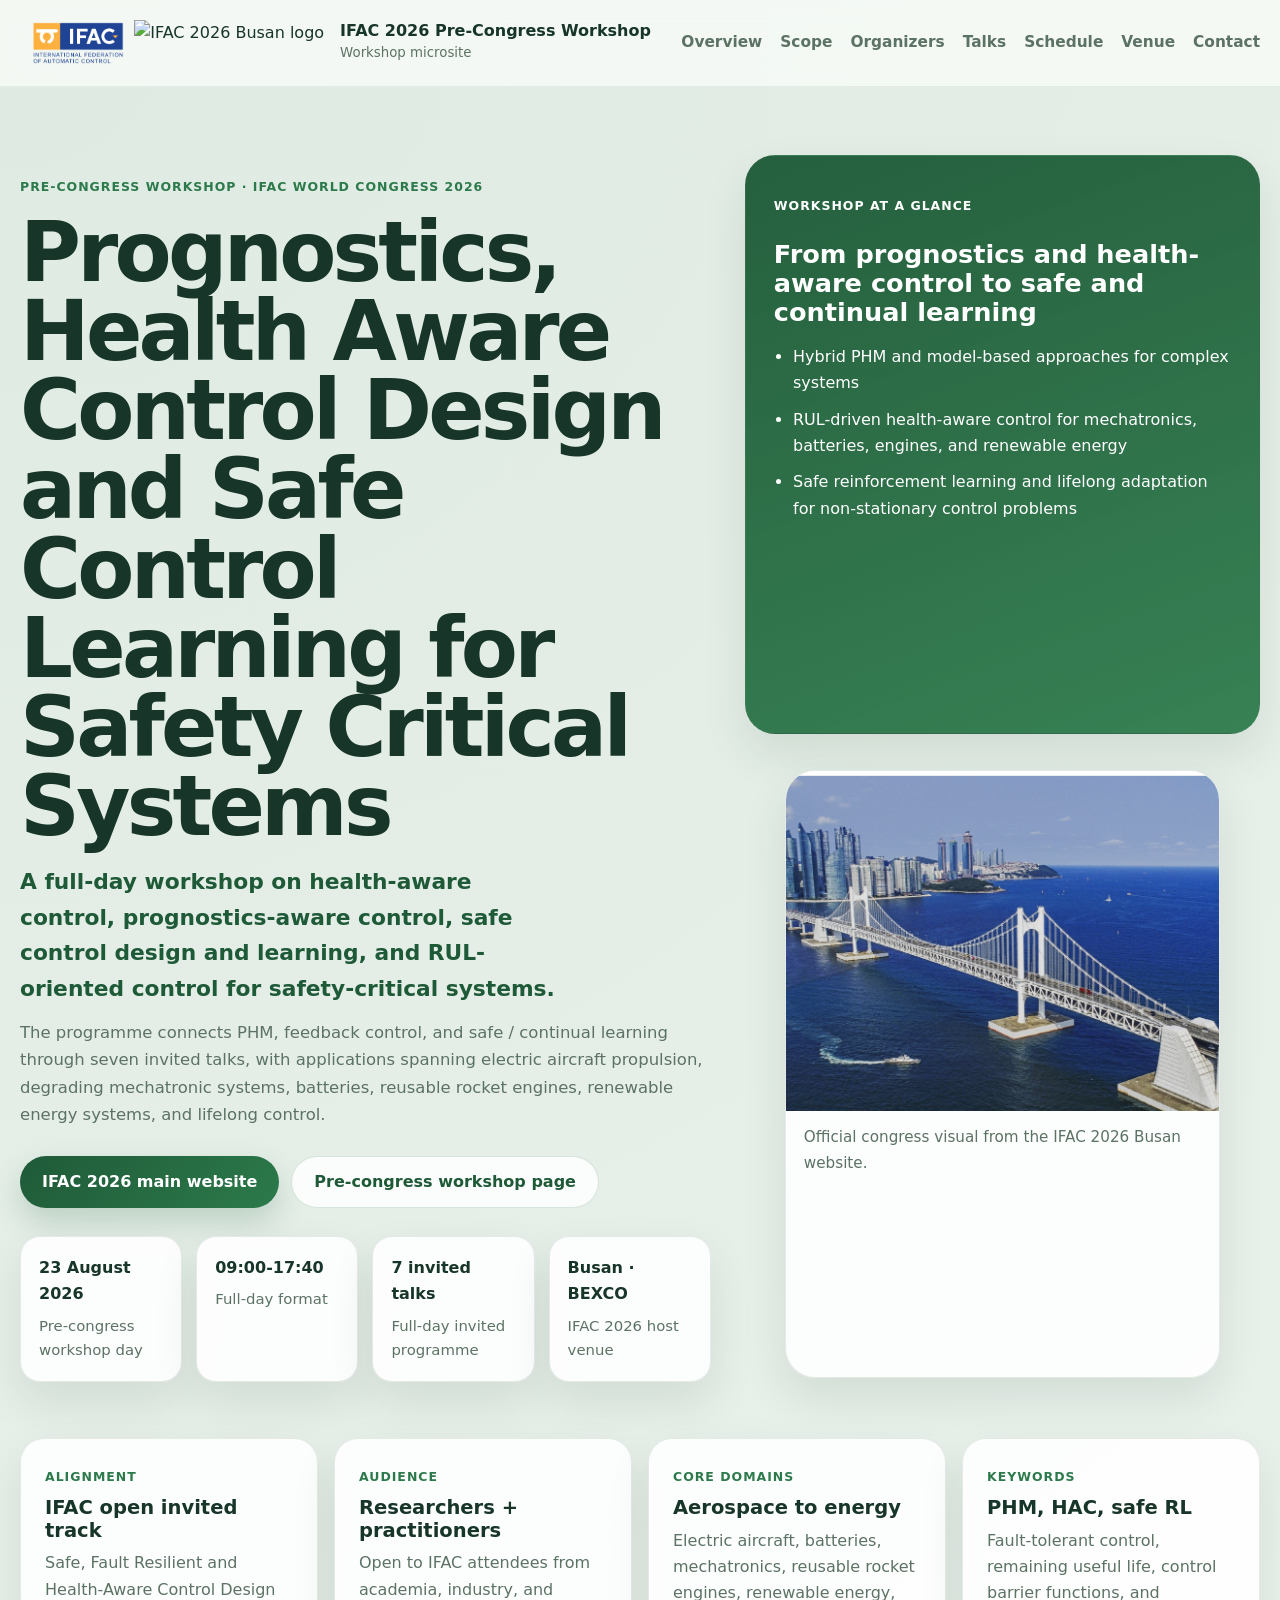
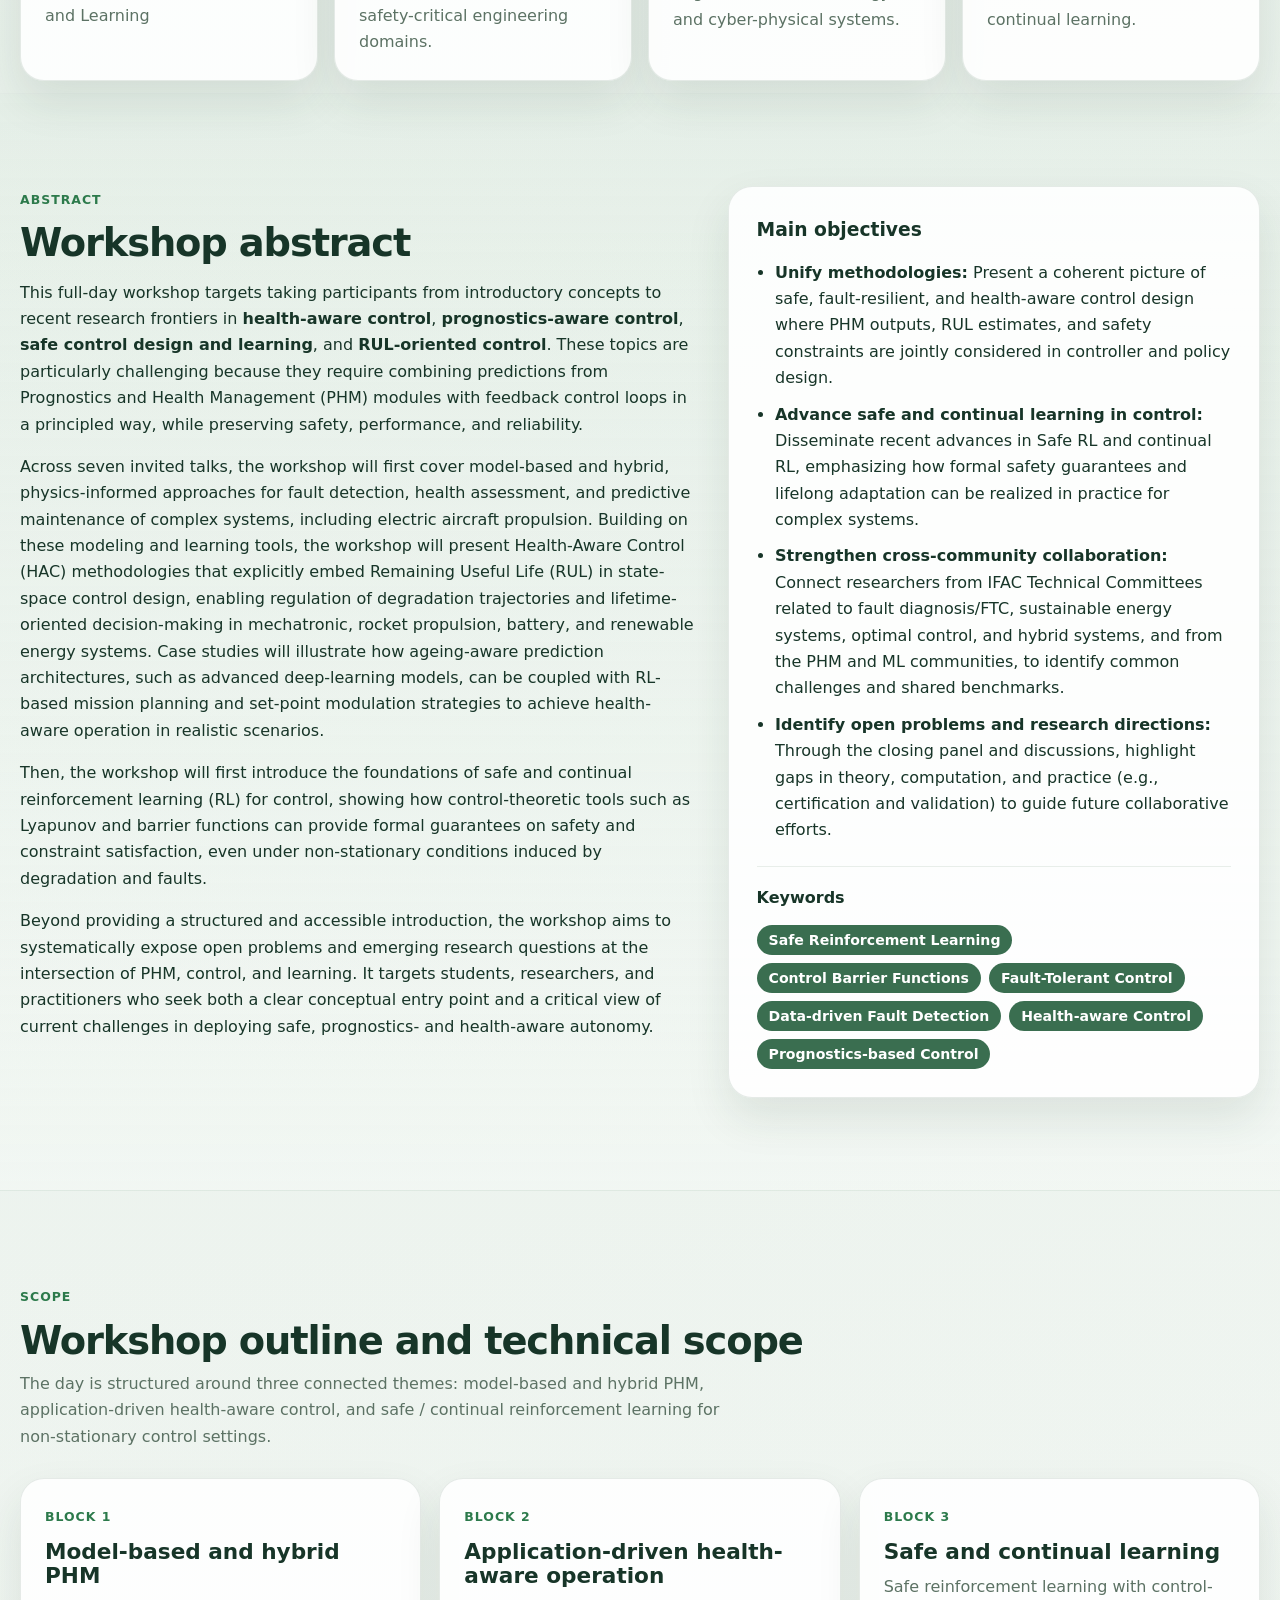
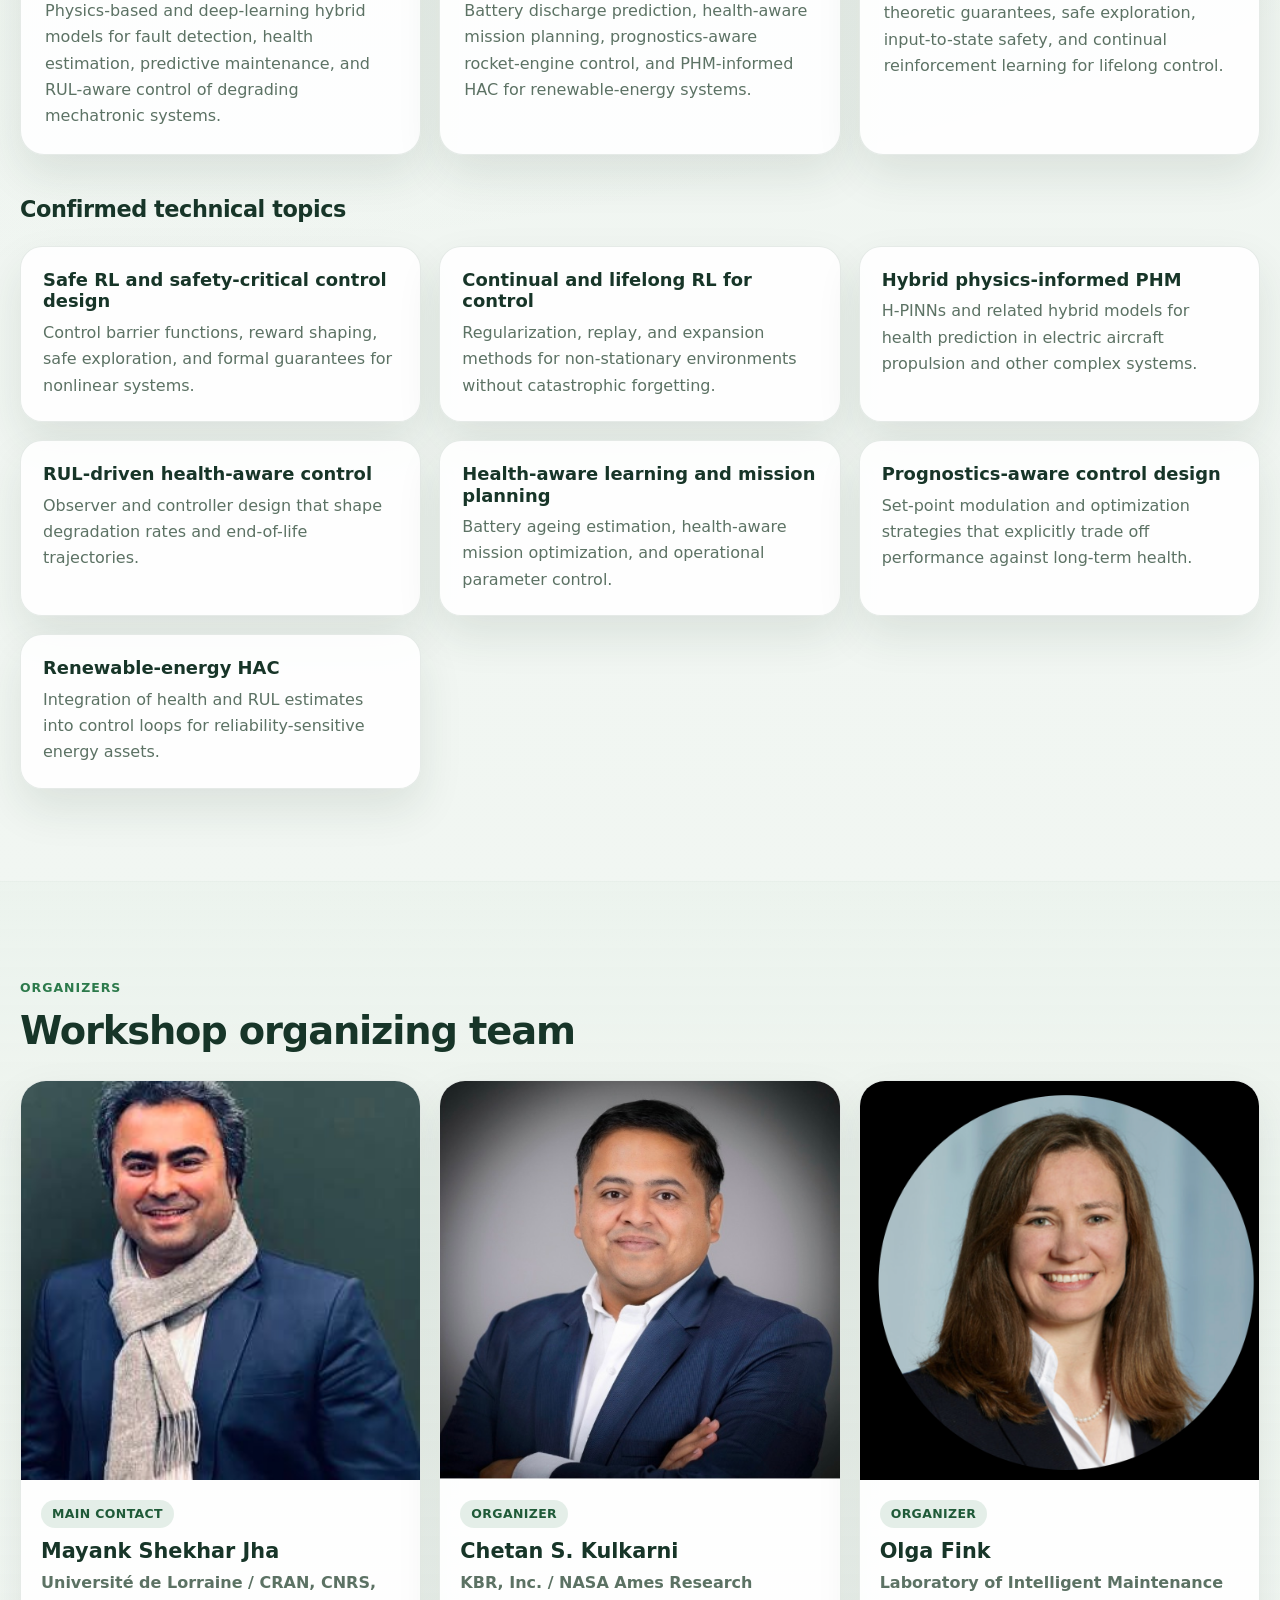
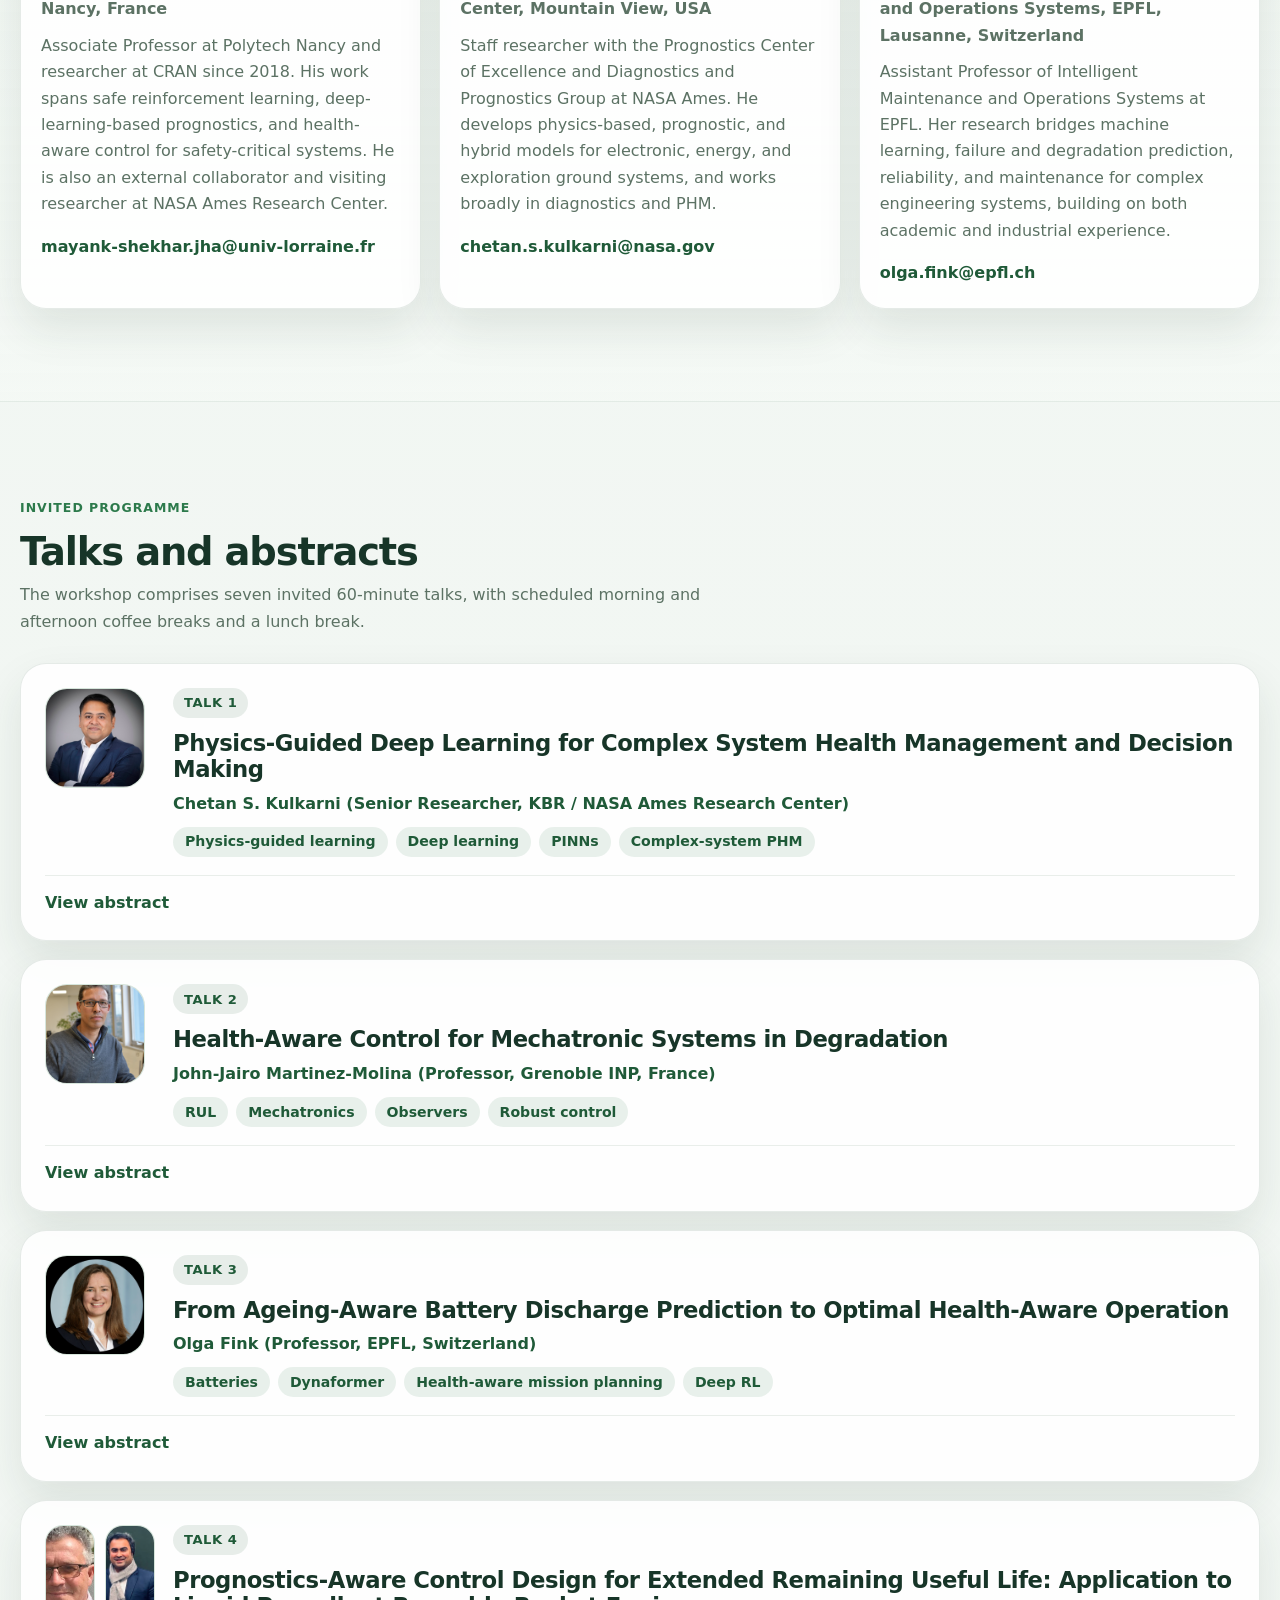
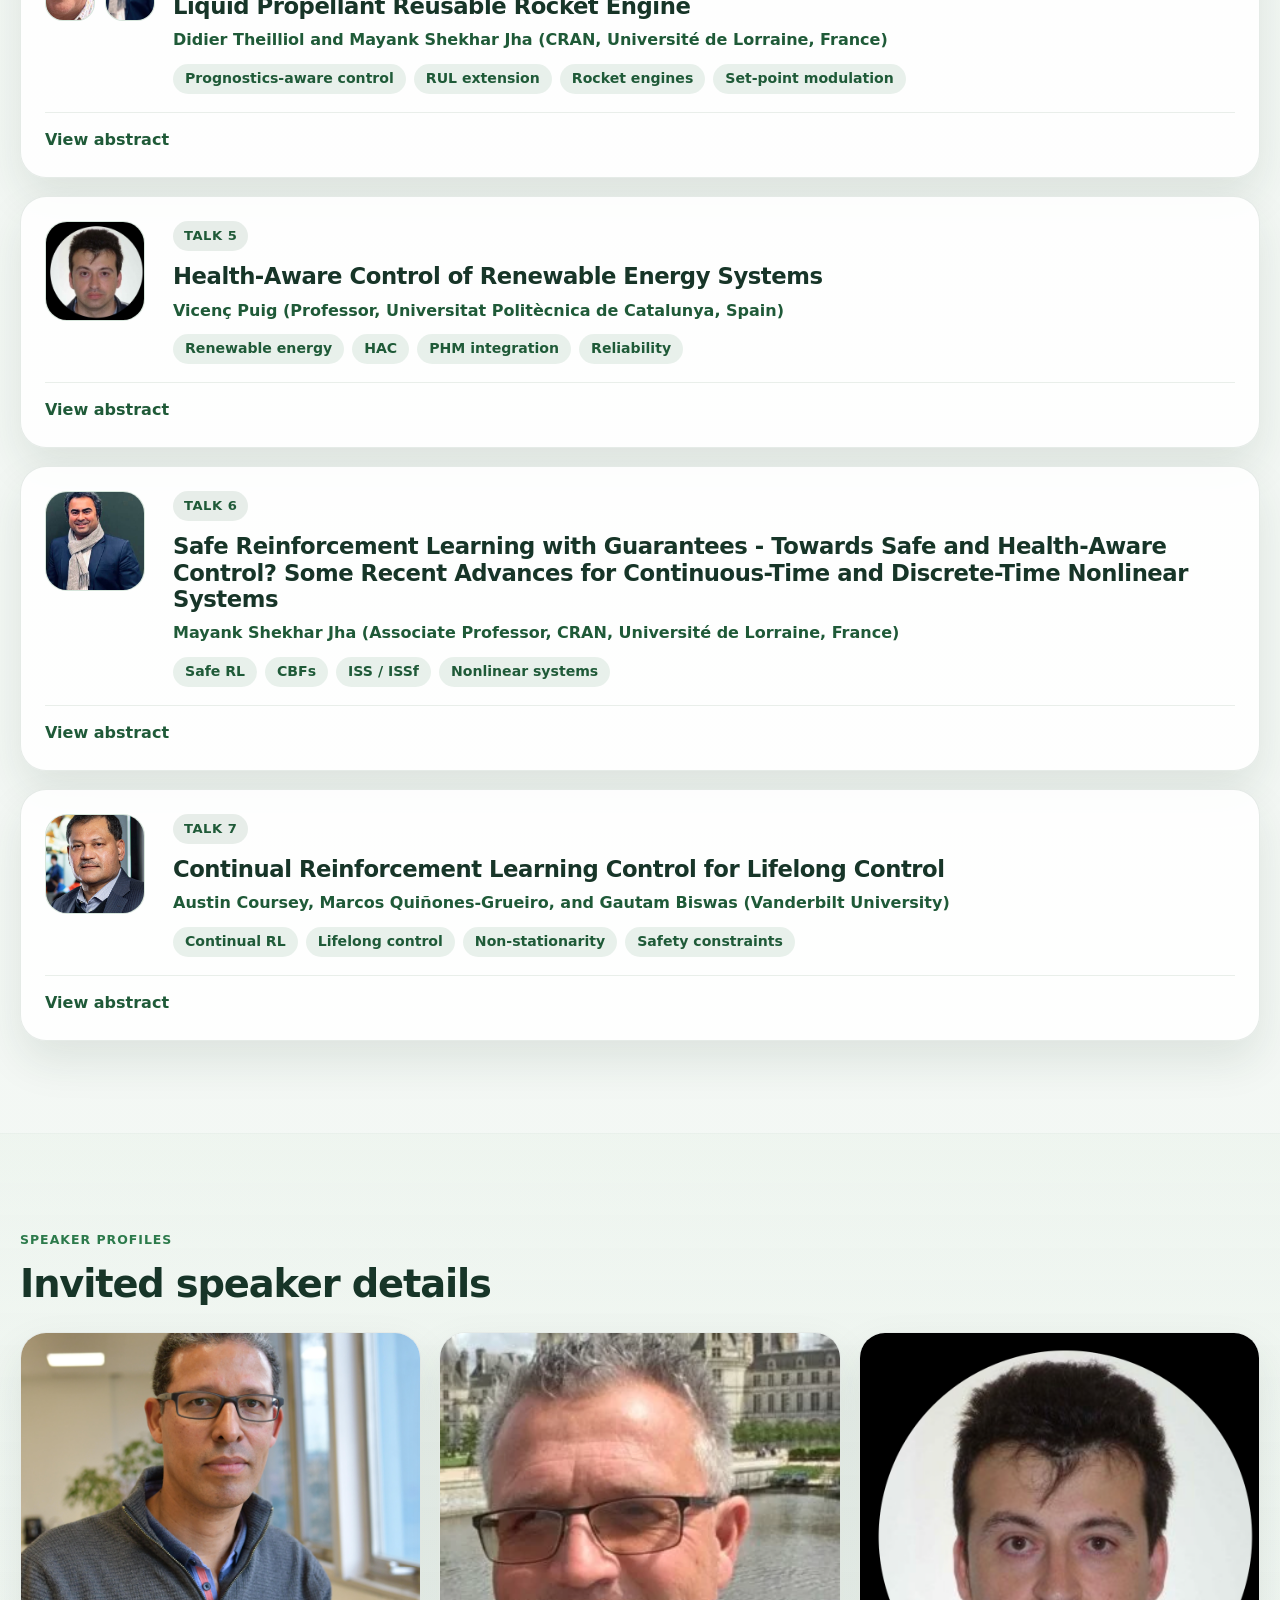
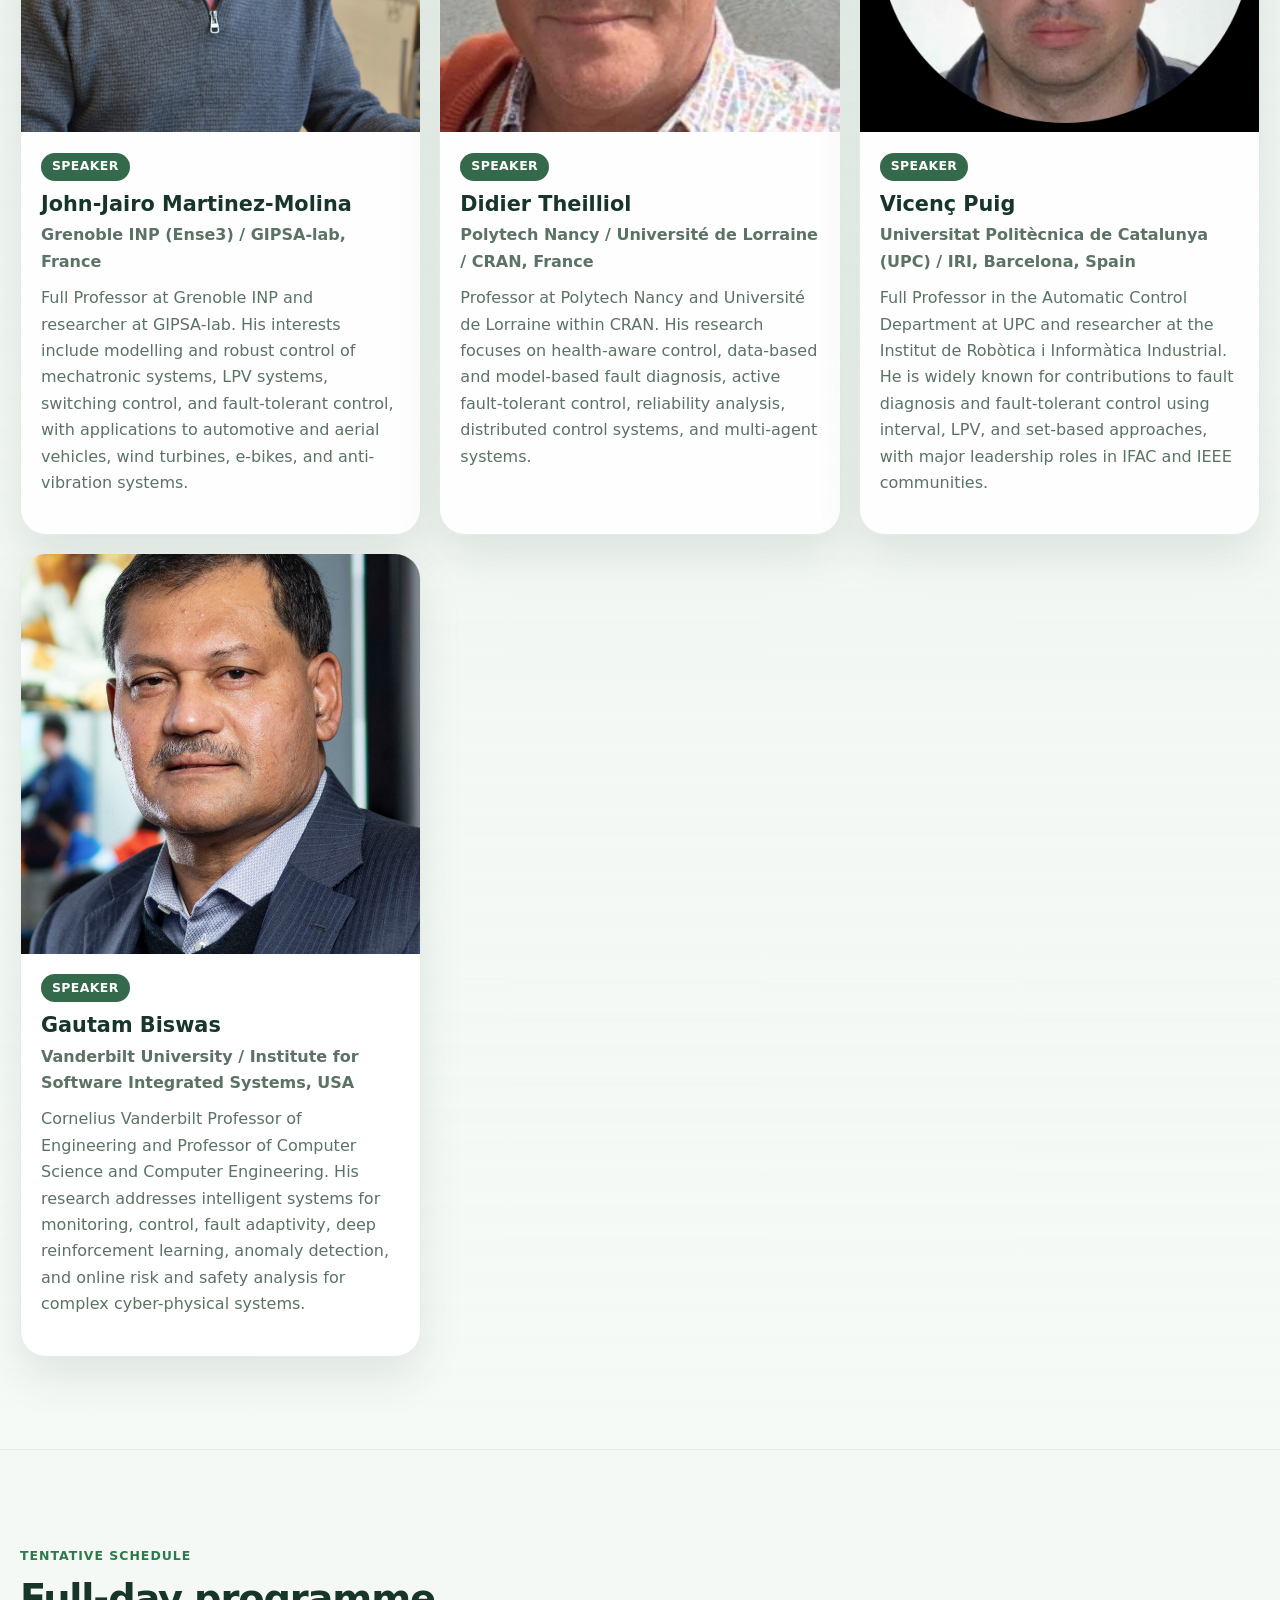
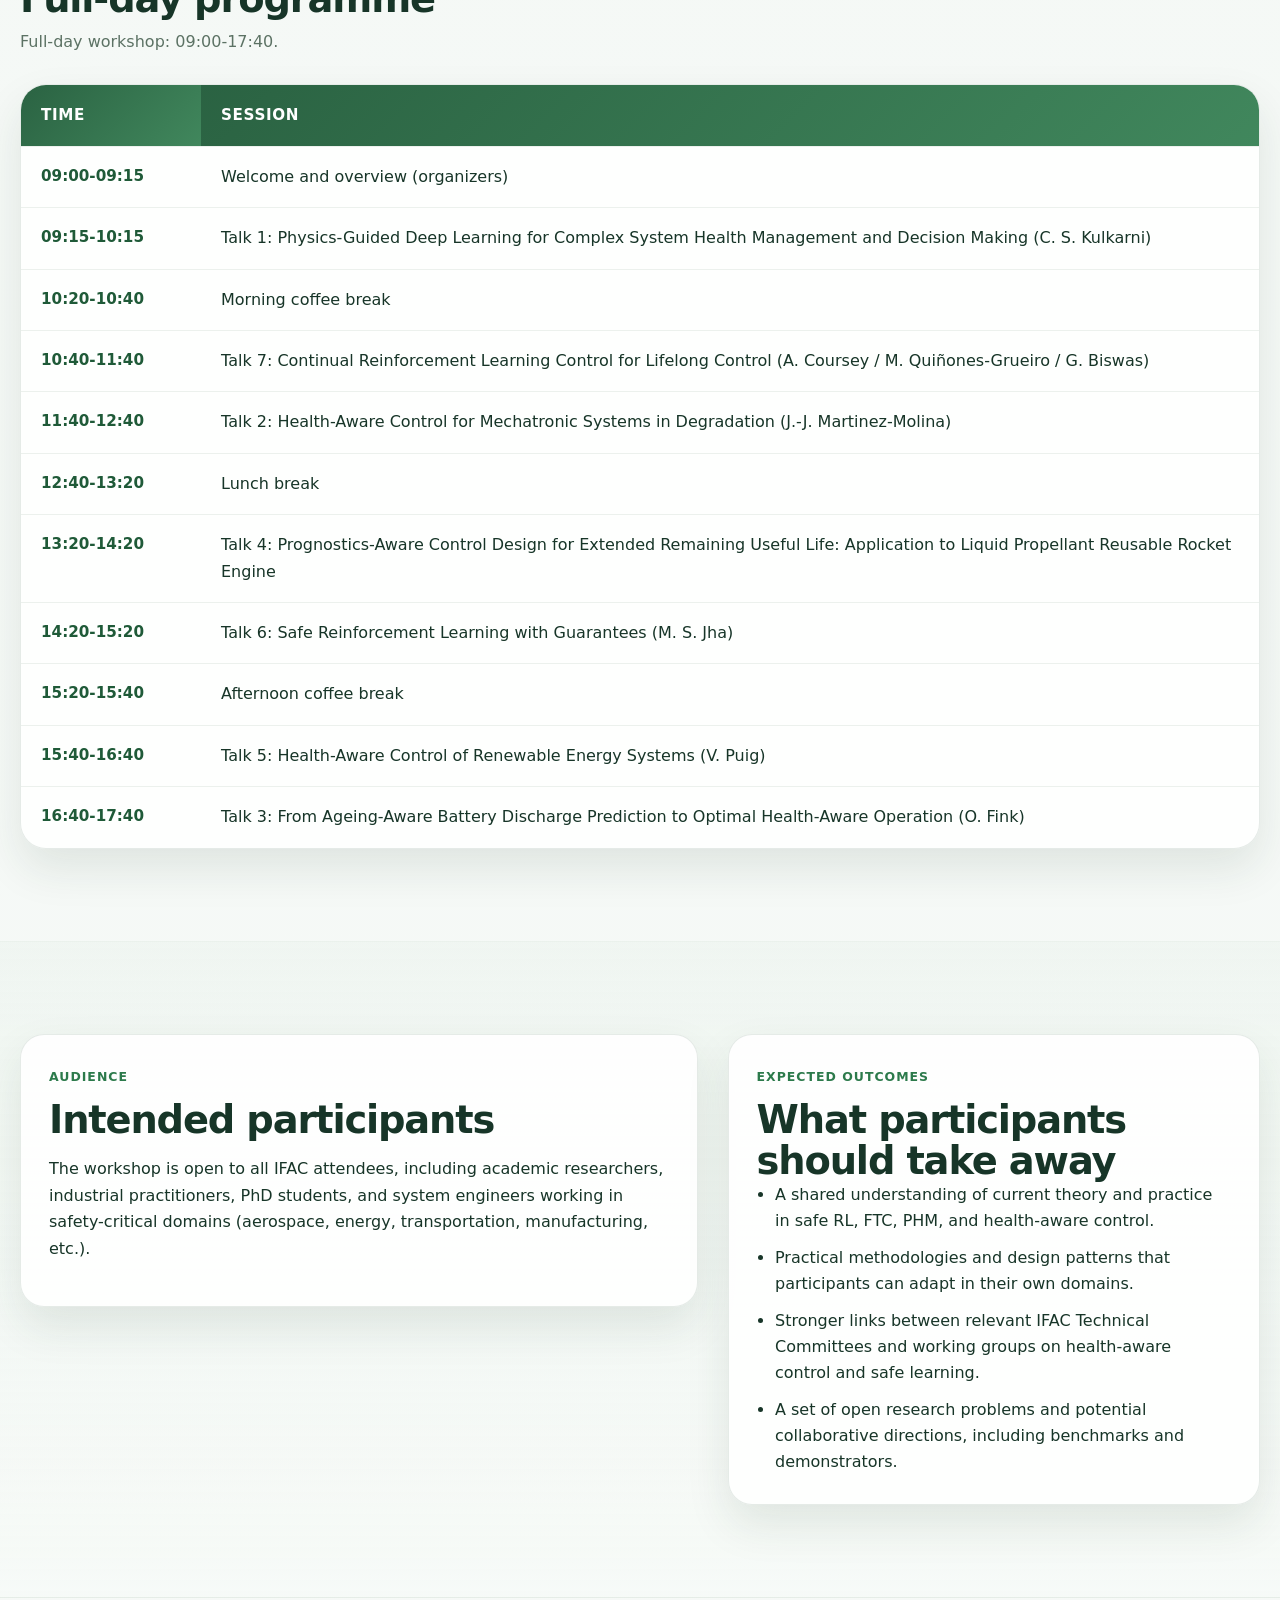
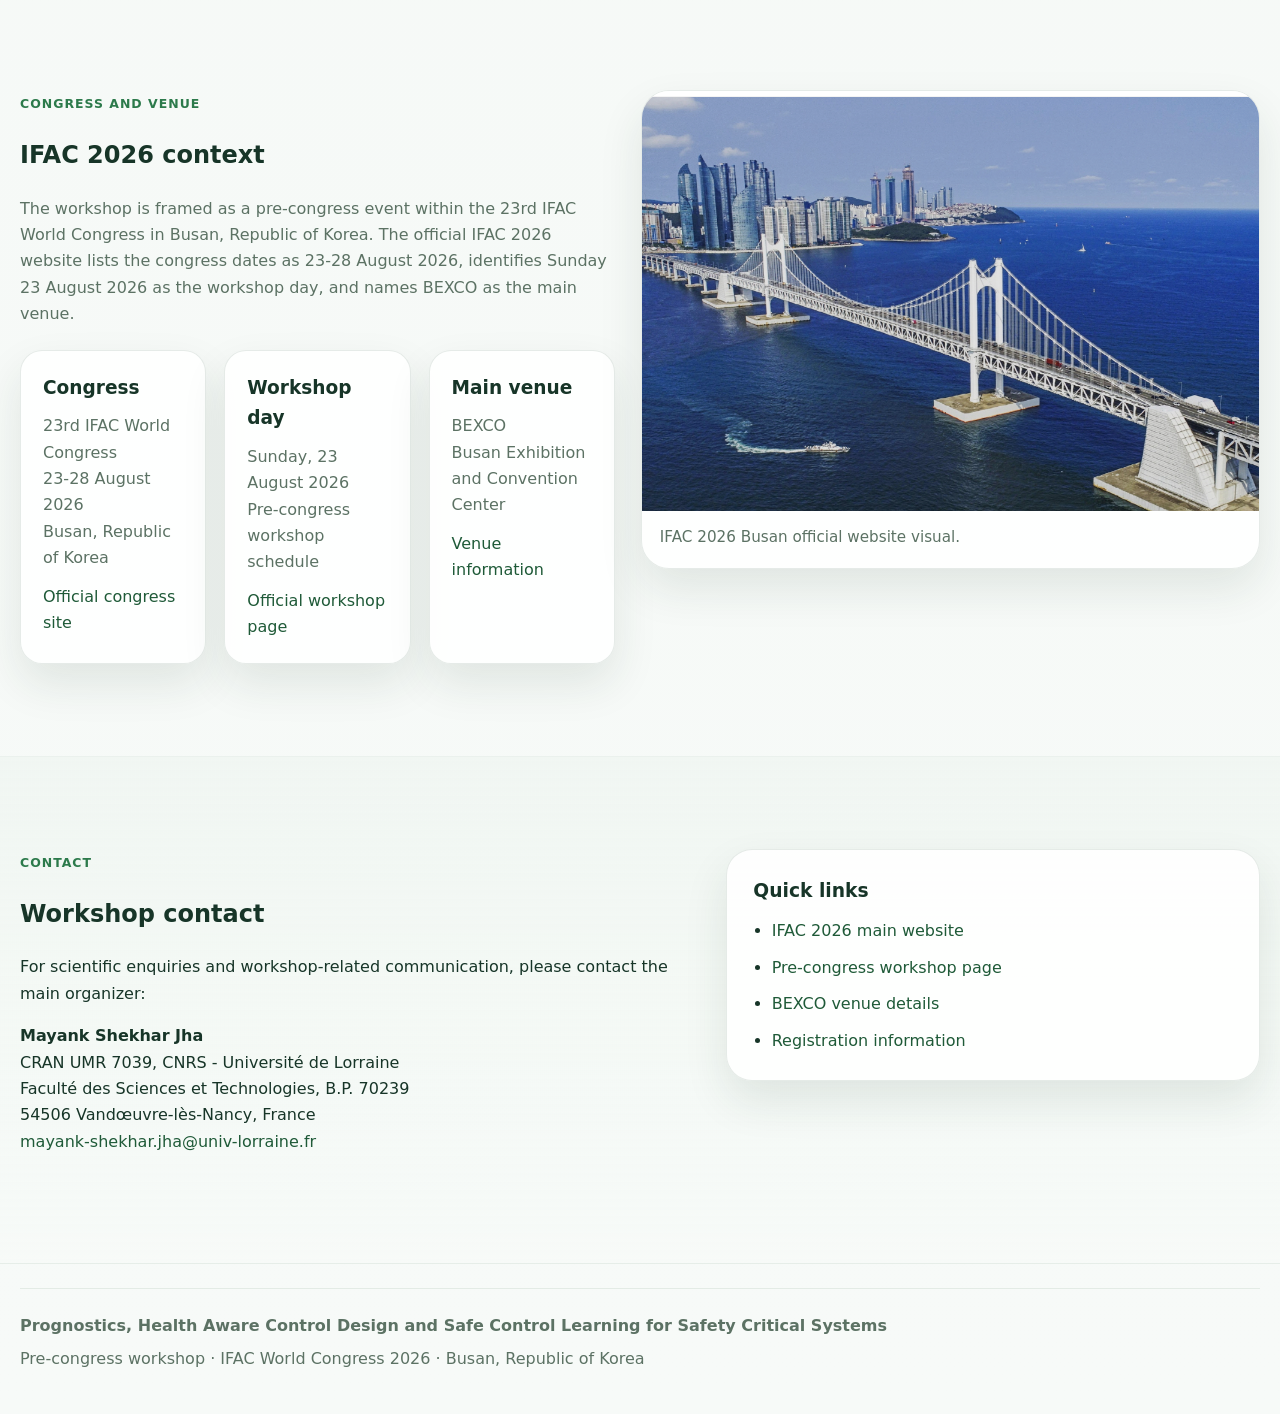
==== commit 3ab8254f: "Add files via upload" ====
--- a/index.html
+++ b/index.html
@@ -46,7 +46,7 @@
             and RUL-oriented control for safety-critical systems.
           </p>
 <p class="hero-sublead">
-            The programme connects PHM, feedback control, and safe / continual learning through seven invited talks and a closing panel,
+            The programme connects PHM, feedback control, and safe / continual learning through seven invited talks,
             with applications spanning electric aircraft propulsion, degrading mechatronic systems, batteries, reusable rocket engines,
             renewable energy systems, and lifelong control.
           </p>
@@ -60,12 +60,12 @@
 <span>Pre-congress workshop day</span>
 </article>
 <article>
-<strong>09:00-17:15</strong>
+<strong>09:00-17:40</strong>
 <span>Full-day format</span>
 </article>
 <article>
 <strong>7 invited talks</strong>
-<span>Plus closing discussion</span>
+<span>Full-day invited programme</span>
 </article>
 <article>
 <strong>Busan · BEXCO</strong>
@@ -234,35 +234,30 @@
 <div class="section-head">
 <div class="section-tag">Invited programme</div>
 <h2>Talks and abstracts</h2>
-<p>The workshop comprises seven invited 60-minute talks followed by a closing discussion.</p>
+<p>The workshop comprises seven invited 60-minute talks, with scheduled morning and afternoon coffee breaks and a lunch break.</p>
 </div>
 <div class="talk-grid">
 <article class="talk-card">
 <div class="talk-head">
 <div class="talk-avatars">
-<img alt="Portrait related to Model Based Approaches for Fault Detection, Prognostics, Decision Making in Complex Systems" loading="lazy" src="chetan_kulkarni.jpeg"/>
+<img alt="Portrait related to Physics-Guided Deep Learning for Complex System Health Management and Decision Making" loading="lazy" src="chetan_kulkarni.jpeg"/>
 </div>
 <div class="talk-meta">
 <span class="talk-number">Talk 1</span>
-<h3>Model Based Approaches for Fault Detection, Prognostics, Decision Making in Complex Systems</h3>
+<h3>Physics-Guided Deep Learning for Complex System Health Management and Decision Making</h3>
 <p class="talk-speakers">Chetan S. Kulkarni (Senior Researcher, KBR / NASA Ames Research Center)</p>
 
 <div class="chip-row">
-<span>PHM</span><span>H-PINNs</span><span>eVTOL</span><span>Condition-based maintenance</span>
-</div>
-</div>
-</div>
-<details>
-<summary>View abstract</summary>
-<div class="details-body">
-<p>The airspace is about to be revolutionized by a silent swarm of electric aircraft vehicles. This is the future of aeronautics, with electric Vertical Take-Off and Landing (eVTOL) vehicles buzzing through the low-altitude airspace for both commercial deliveries and passenger transportation. To ensure the safety of this busy airspace, incredibly precise systems for health management will be crucial. These systems won’t just passively monitor the health of the aircraft, but actively predict potential failures before they happen. This will be essential not only to maintain or even surpass current aviation safety standards, but also to optimize maintenance schedules and pave the way for truly autonomous decision-making by the UAMs themselves. With these advanced health management systems, the entire urban air mobility network will be more resilient to unexpected disruptions, keeping the airspace safe and efficient.</p>
-<p>The key to solving the prediction problem lies in understanding the aircraft’s current health status in real-time. This allows us to shift from fixed maintenance schedules to “condition-based” predictions, where maintenance is performed when truly necessary based on the vehicle’s health status. To accurately predict the future health of any complex system, we need two things: a clear picture of its current health condition and a good understanding of how it will be used in the future (flight patterns, weather conditions, etc.).</p>
-<p>This research proposes a new framework for predicting the health of complex systems, especially those critical for safety, like electric aircraft propulsion systems. It combines two powerful tools:</p>
-<ul>
-<li>Physics-based performance models: digital representations of the system that capture the fundamental physical laws governing its behavior.</li>
-<li>Deep learning algorithms: methods that excel at uncovering hidden patterns in large datasets.</li>
-</ul>
-<p>The physics-based model can be seen as a blueprint that may have missing modeling pieces or uncertainties. Deep learning, using real-world sensor data, fills these gaps and identifies subtle patterns to learn degrading parameters that might indicate potential problems. This hybrid approach using H-PINNs is particularly well-suited for the challenges faced by electric aircraft propulsion systems, offering accurate and adaptable models for predicting health and paving the way for safer, more efficient, and more reliable electric aircraft.</p>
+<span>Physics-guided learning</span><span>Deep learning</span><span>PINNs</span><span>Complex-system PHM</span>
+</div>
+</div>
+</div>
+<details>
+<summary>View abstract</summary>
+<div class="details-body">
+<p>The landscape of complex engineered systems is rapidly evolving, from smart manufacturing facilities to next-generation transportation vehicles. As these systems become increasingly sophisticated and interconnected, the need for advanced health management systems grows ever more critical. These systems must go beyond simple monitoring, actively predicting potential failures before they occur. This paradigm shift from fixed maintenance schedules to condition-based predictions is key to optimizing system performance, enhancing safety, and paving the way for autonomous decision-making across various industries. Whether in industrial processes, energy systems, or advanced transportation, the ability to anticipate and prevent failures is becoming a cornerstone of operational excellence.</p>
+<p>To accurately predict the future health of any complex system, knowledge of its current health state and future operational conditions is essential. Recent advancements in data-driven algorithms have generated growing interest in artificial intelligence for industrial applications. However, the limitations of pure data-driven methods, particularly in industries where data acquisition is costly and limited, have become apparent. This has led to a focus on blending physics with data-driven algorithms, mitigating the drawbacks of both approaches while emphasizing their respective advantages.</p>
+<p>This research proposes a novel framework for integrating physics-based performance models with deep learning algorithms for the prognostics of complex safety-critical systems. In this approach, physics-based models serve as a blueprint, capturing fundamental system behaviors, while deep learning algorithms, leveraging real-world sensor data, fill in gaps and identify subtle patterns indicative of potential problems. This hybrid methodology, utilizing techniques such as Physics-Informed Neural Networks (PINNs), offers a powerful solution for predicting system health. By fusing domain knowledge with data-driven insights, this approach promises more accurate, adaptable, and reliable models for health prediction. The resulting framework is versatile, applicable across various sectors including aerospace, manufacturing, and energy systems, ultimately contributing to safer, more efficient operations in our increasingly complex technological landscape.</p>
 </div>
 </details>
 </article>
@@ -464,7 +459,7 @@
 <div class="section-head">
 <div class="section-tag">Tentative schedule</div>
 <h2>Full-day programme</h2>
-<p>Full-day workshop: 09:00-17:15.</p>
+<p>Full-day workshop: 09:00-17:40.</p>
 </div>
 <div class="schedule-wrap">
 <table class="schedule-table">
@@ -473,14 +468,16 @@
 </thead>
 <tbody>
 <tr><th>09:00-09:15</th><td>Welcome and overview (organizers)</td></tr>
-<tr><th>09:15-10:15</th><td>Talk 1: Model Based Approaches for Fault Detection, Prognostics, Decision Making (C. S. Kulkarni)</td></tr>
-<tr><th>10:15-11:15</th><td>Talk 2: Health-Aware Control for Mechatronic Systems in Degradation (J.-J. Martinez-Molina)</td></tr>
-<tr><th>11:15-12:15</th><td>Talk 3: From Ageing-Aware Battery Discharge Prediction to Optimal Health-Aware Operation (O. Fink)</td></tr>
-<tr><th>12:15-13:15</th><td>Lunch break</td></tr>
-<tr><th>13:15-14:15</th><td>Talk 4: Prognostics-Aware Control Design for Extended Remaining Useful Life: Application to Liquid Propellant Reusable Rocket Engine</td></tr>
-<tr><th>14:15-15:15</th><td>Talk 5: Health-Aware Control of Renewable Energy Systems + panel (V. Puig &amp; all)</td></tr>
-<tr><th>15:15-16:15</th><td>Talk 6: Safe Reinforcement Learning with Guarantees (M. S. Jha)</td></tr>
-<tr><th>16:15-17:15</th><td>Talk 7: Continual Reinforcement Learning Control for Lifelong Control (Coursey et al.)</td></tr>
+<tr><th>09:15-10:15</th><td>Talk 1: Physics-Guided Deep Learning for Complex System Health Management and Decision Making (C. S. Kulkarni)</td></tr>
+<tr><th>10:20-10:40</th><td>Morning coffee break</td></tr>
+<tr><th>10:40-11:40</th><td>Talk 7: Continual Reinforcement Learning Control for Lifelong Control (A. Coursey / M. Quiñones-Grueiro / G. Biswas)</td></tr>
+<tr><th>11:40-12:40</th><td>Talk 2: Health-Aware Control for Mechatronic Systems in Degradation (J.-J. Martinez-Molina)</td></tr>
+<tr><th>12:40-13:20</th><td>Lunch break</td></tr>
+<tr><th>13:20-14:20</th><td>Talk 4: Prognostics-Aware Control Design for Extended Remaining Useful Life: Application to Liquid Propellant Reusable Rocket Engine</td></tr>
+<tr><th>14:20-15:20</th><td>Talk 6: Safe Reinforcement Learning with Guarantees (M. S. Jha)</td></tr>
+<tr><th>15:20-15:40</th><td>Afternoon coffee break</td></tr>
+<tr><th>15:40-16:40</th><td>Talk 5: Health-Aware Control of Renewable Energy Systems (V. Puig)</td></tr>
+<tr><th>16:40-17:40</th><td>Talk 3: From Ageing-Aware Battery Discharge Prediction to Optimal Health-Aware Operation (O. Fink)</td></tr>
 </tbody>
 </table>
 </div>
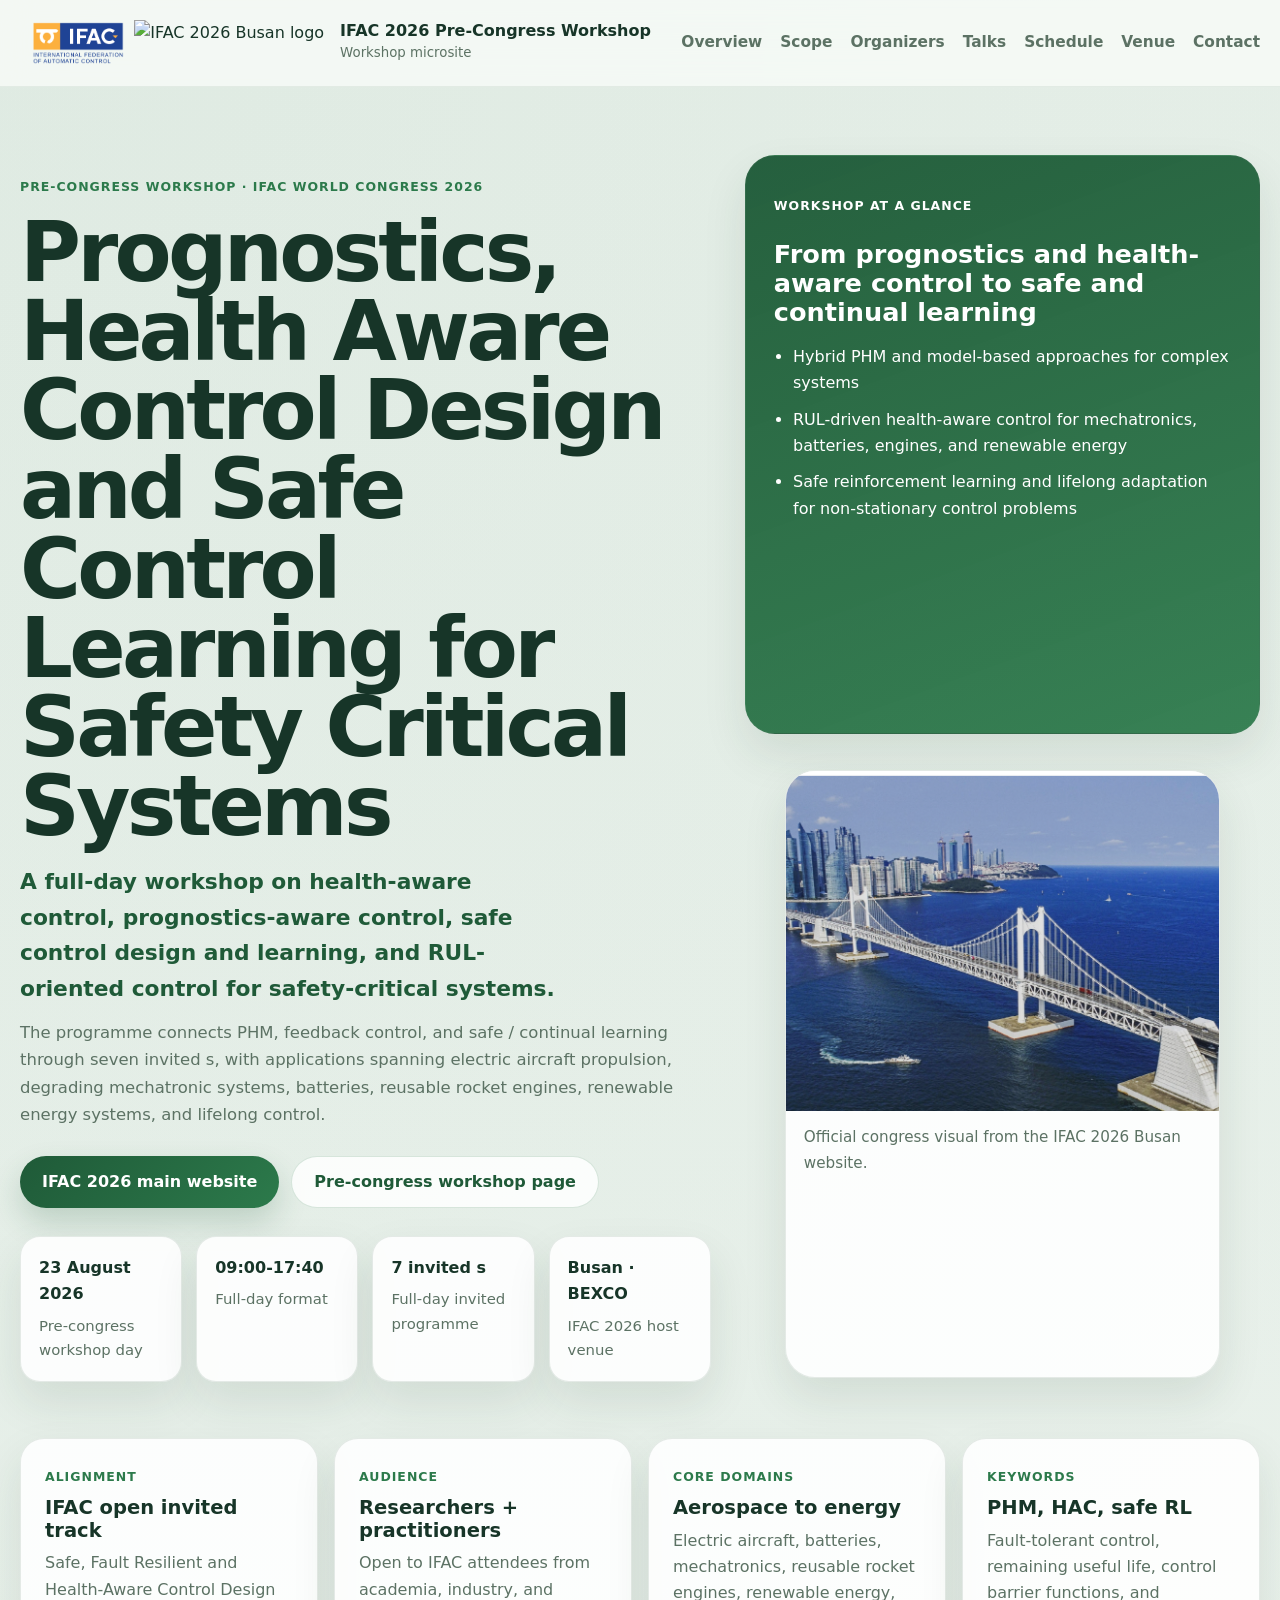
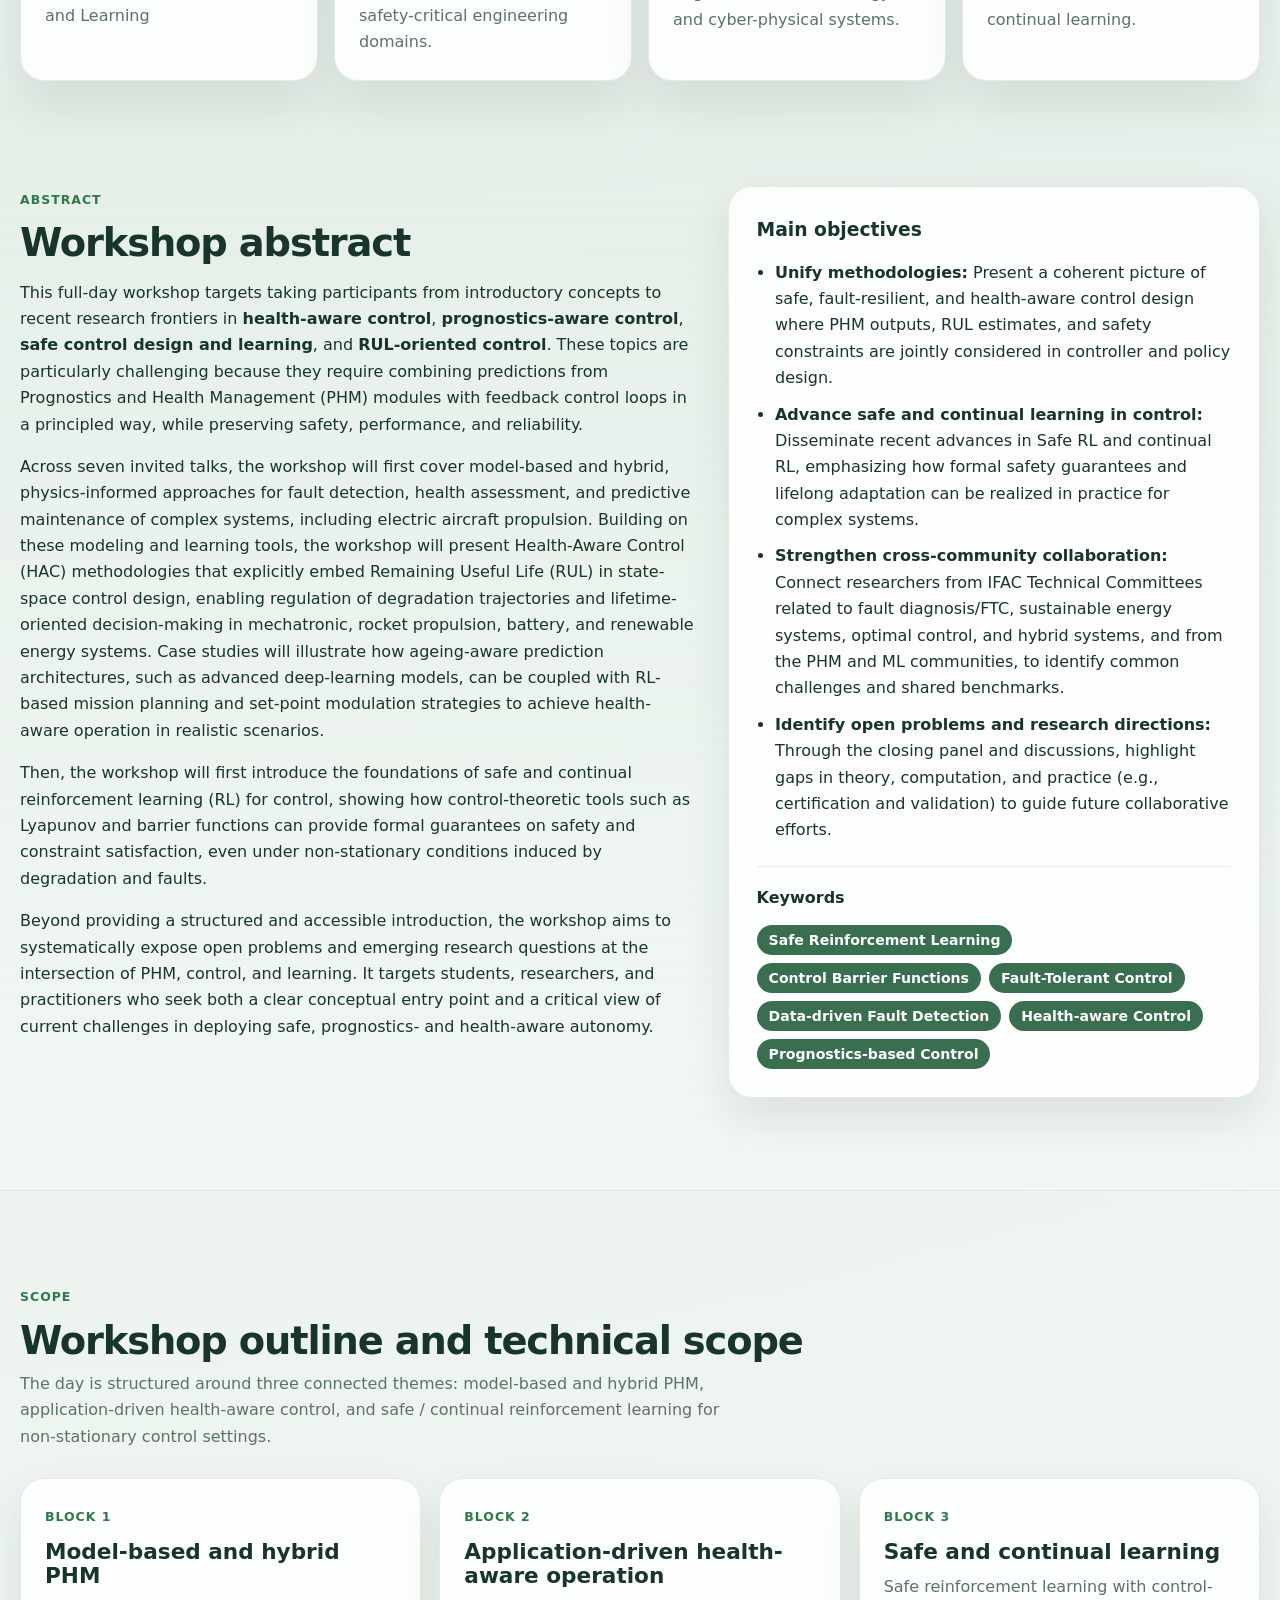
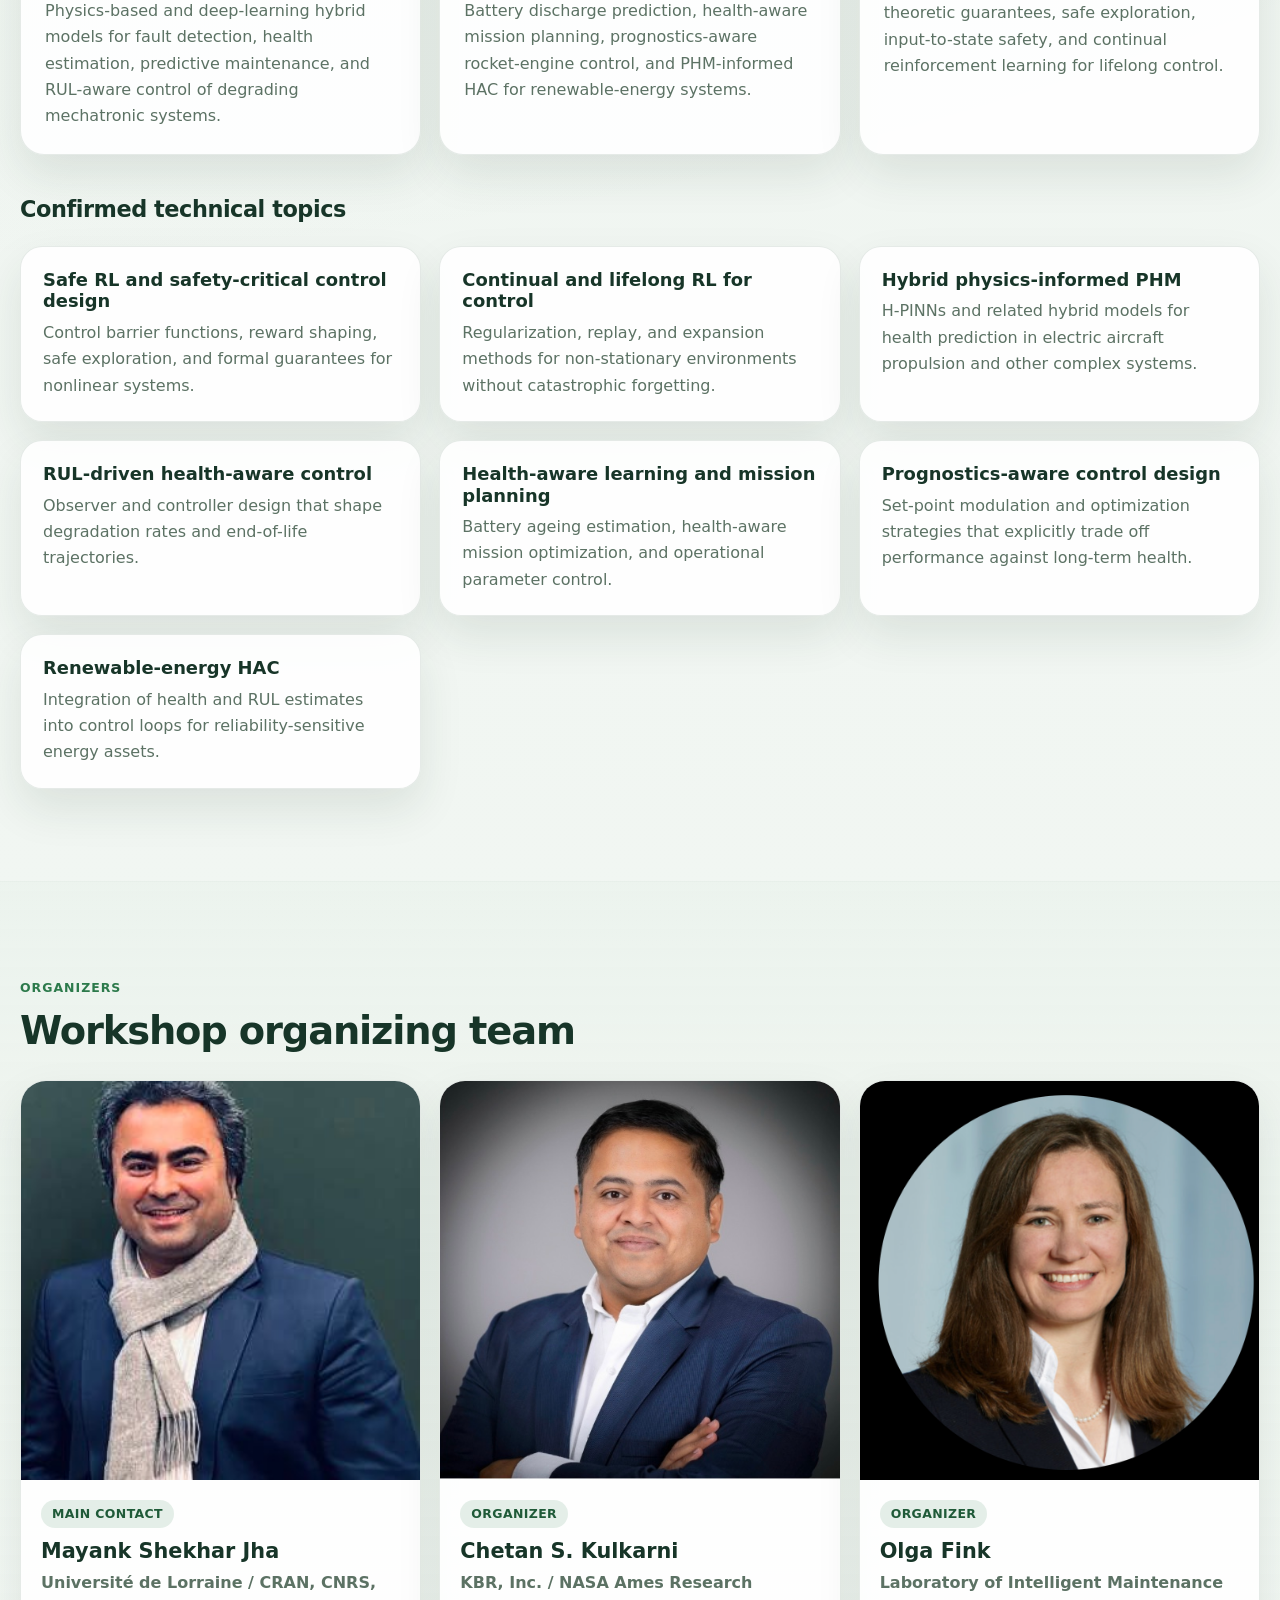
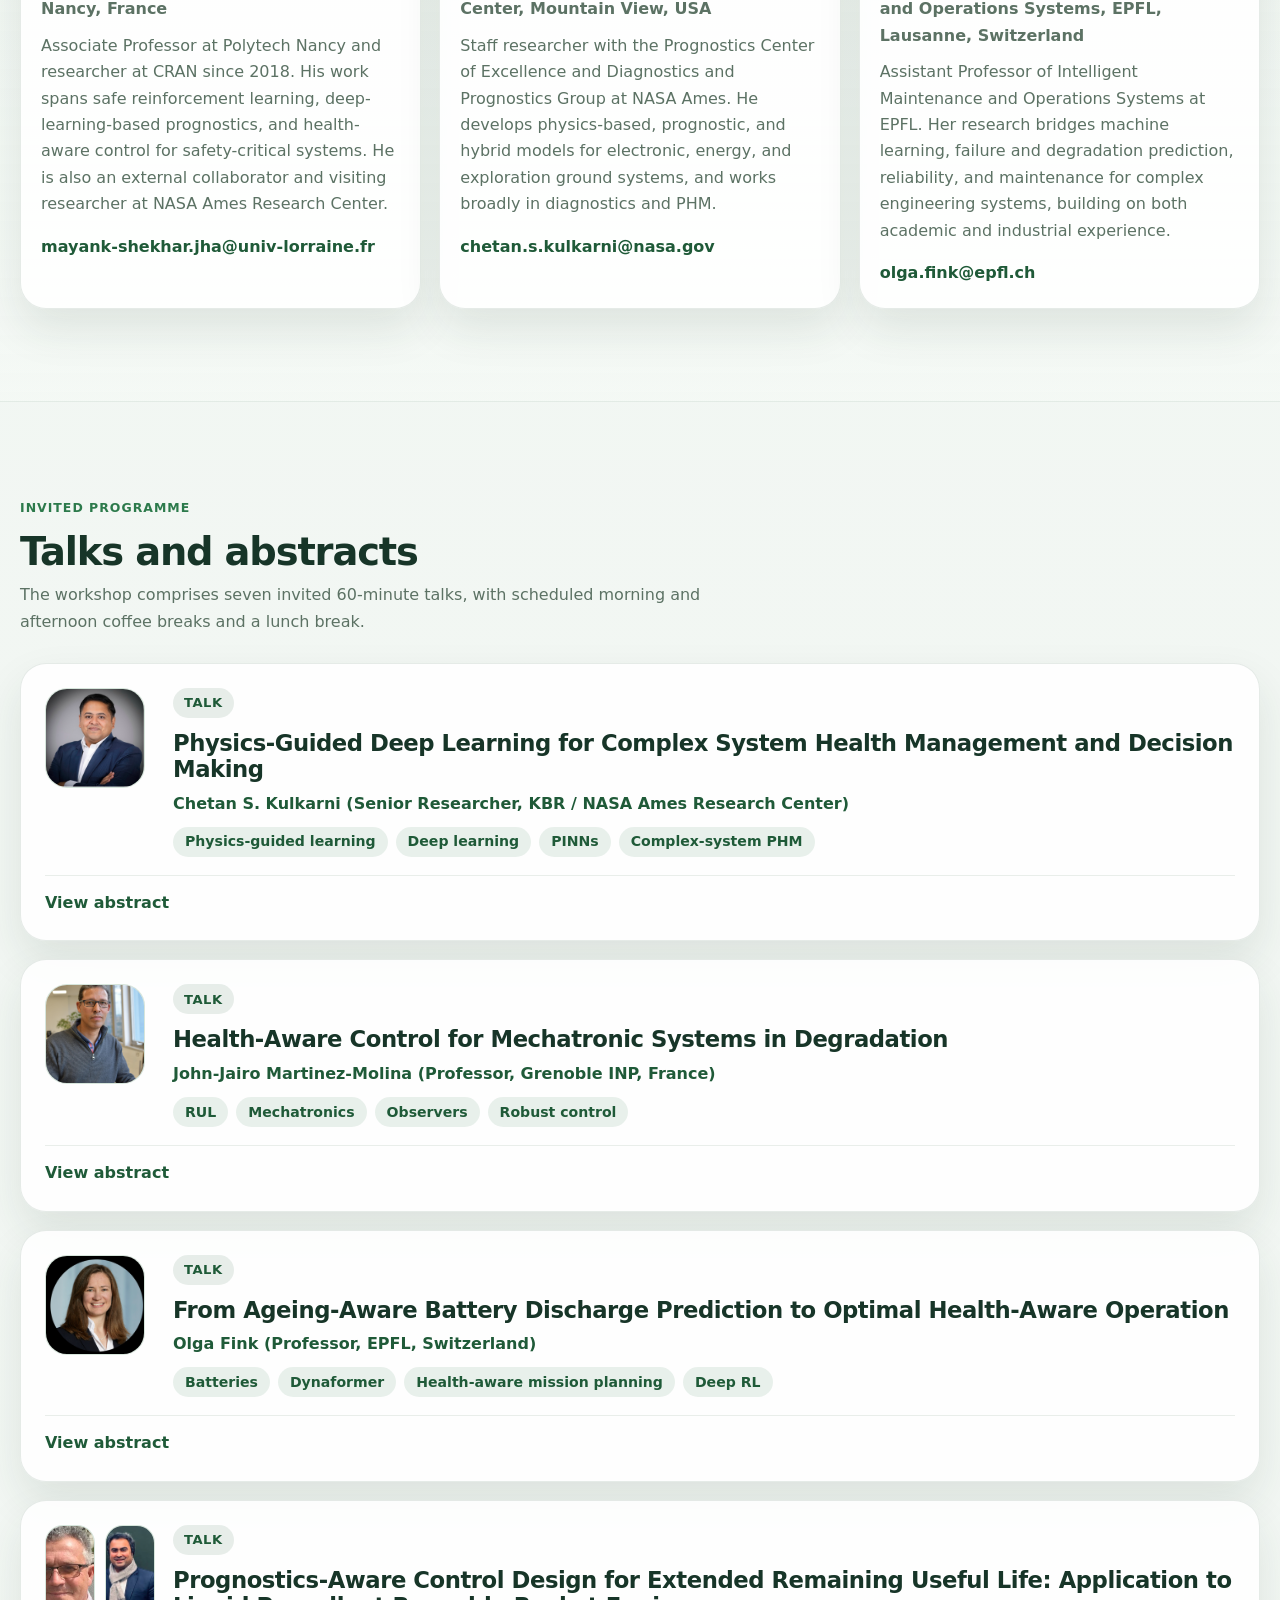
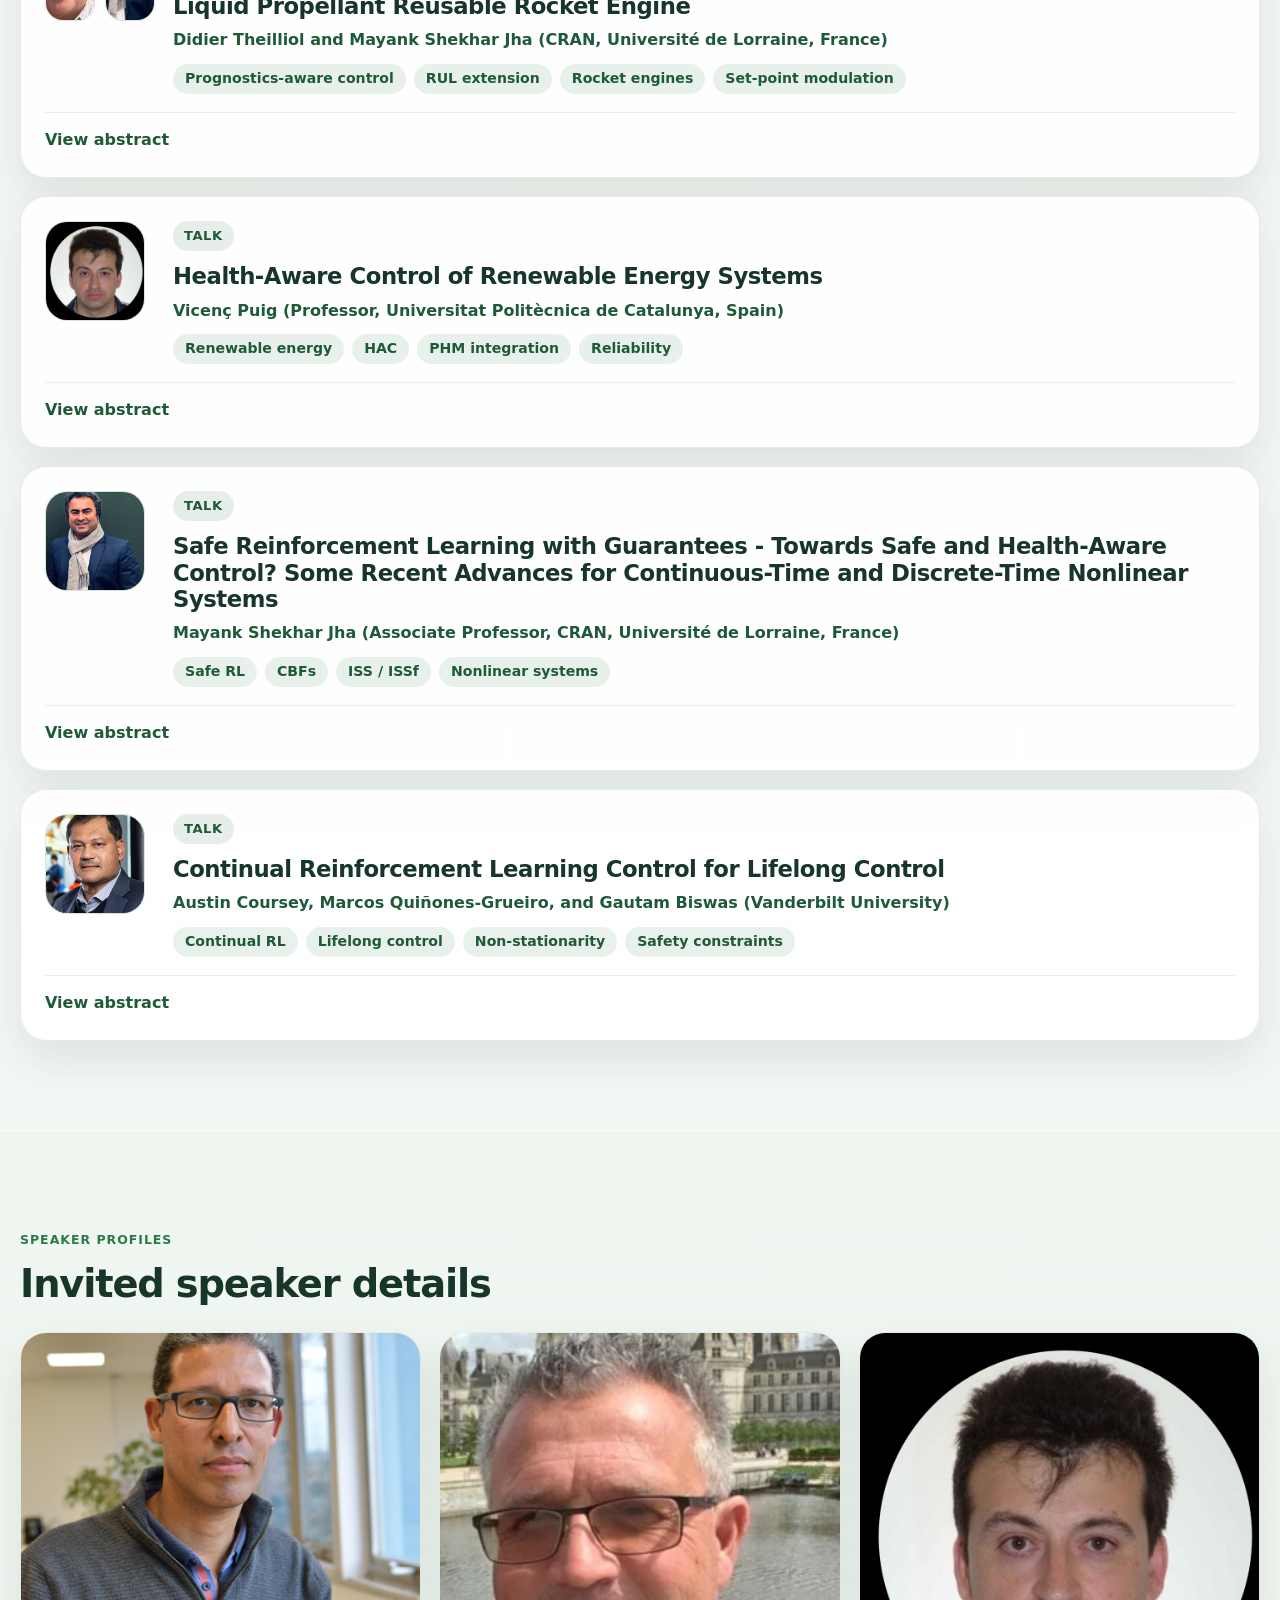
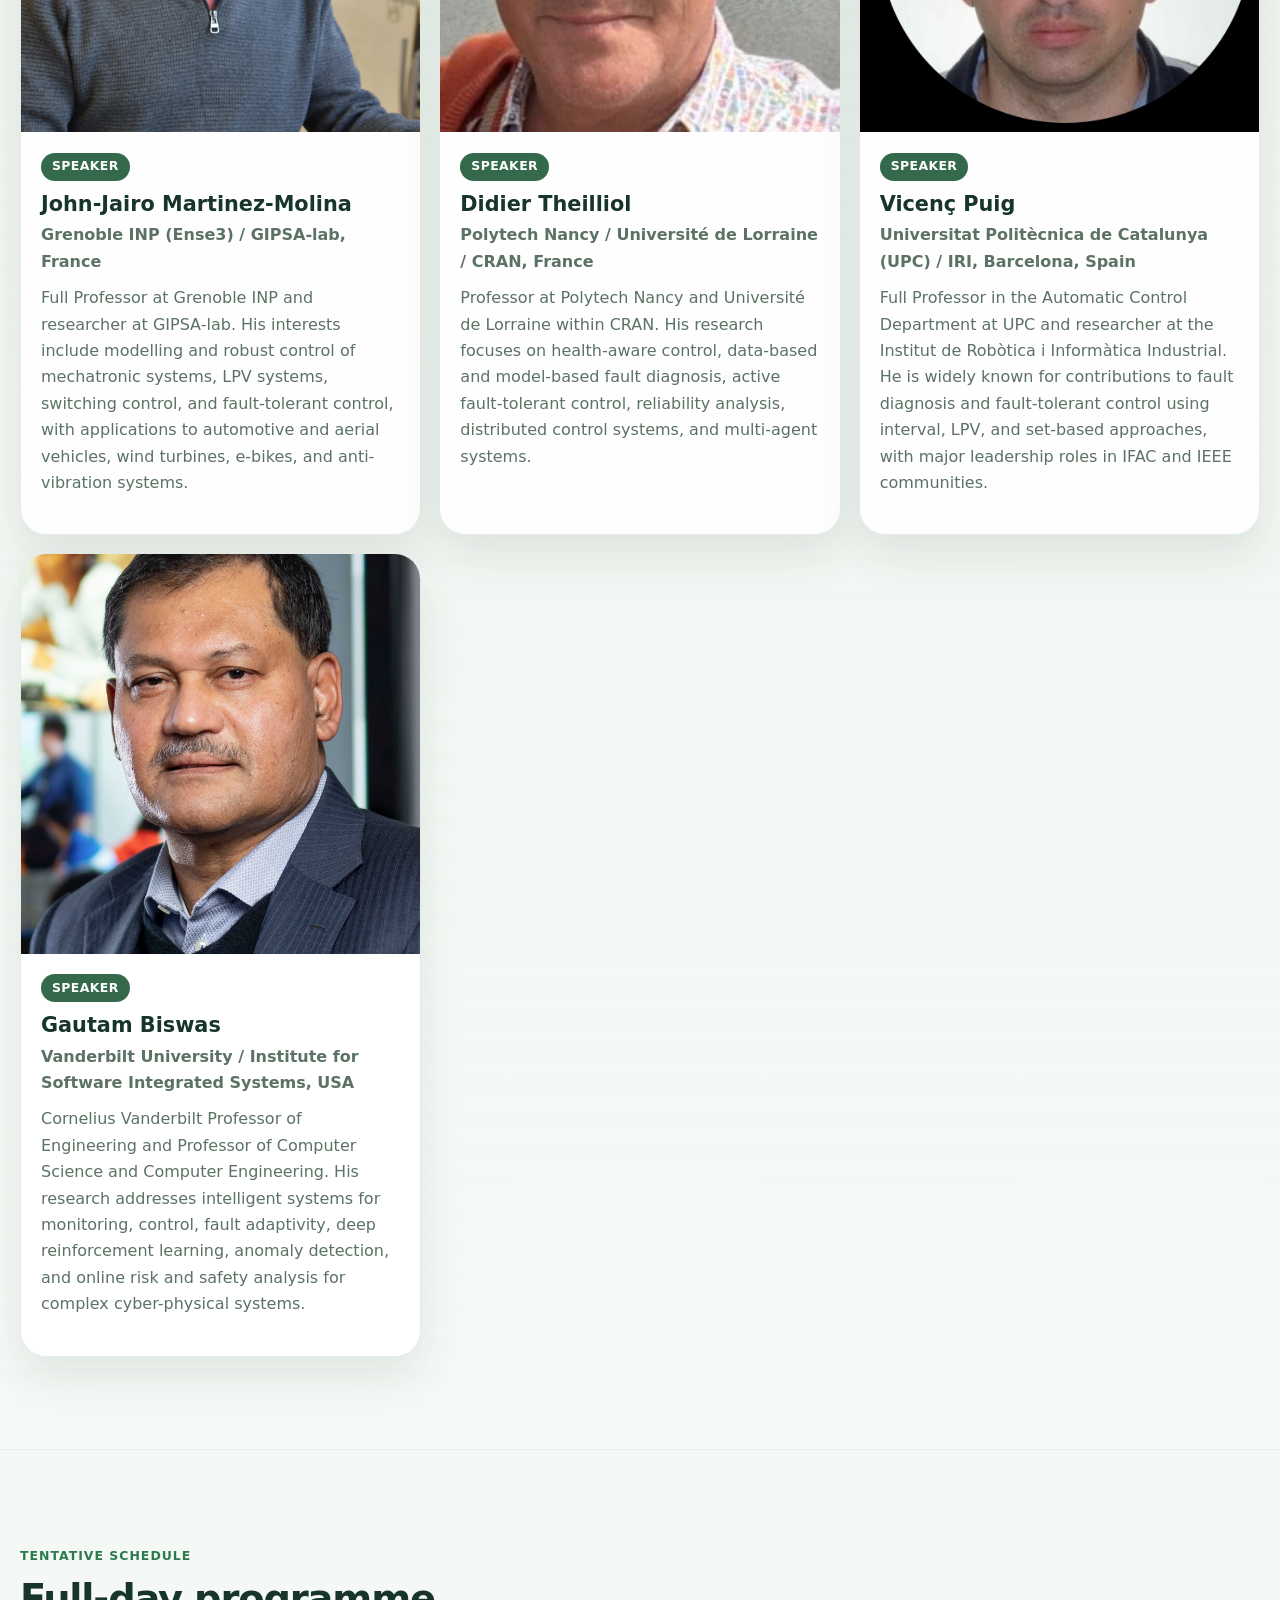
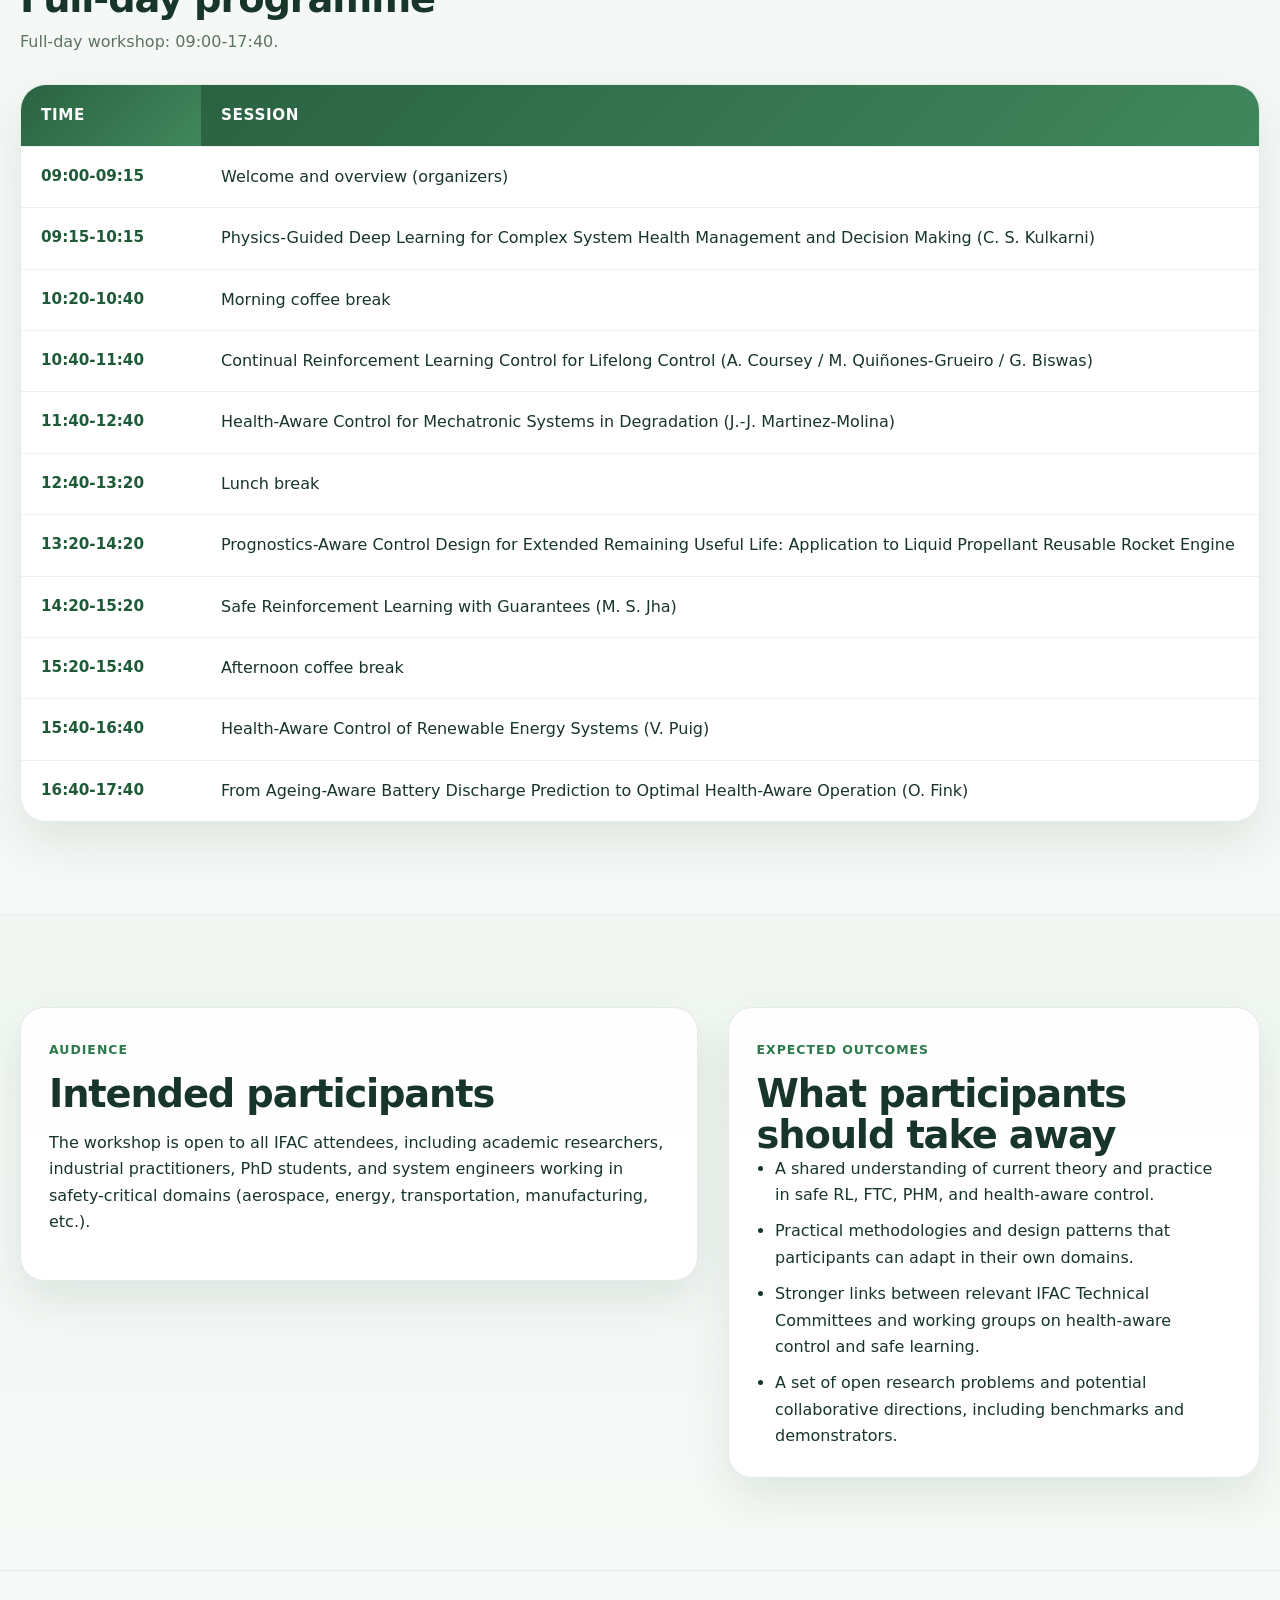
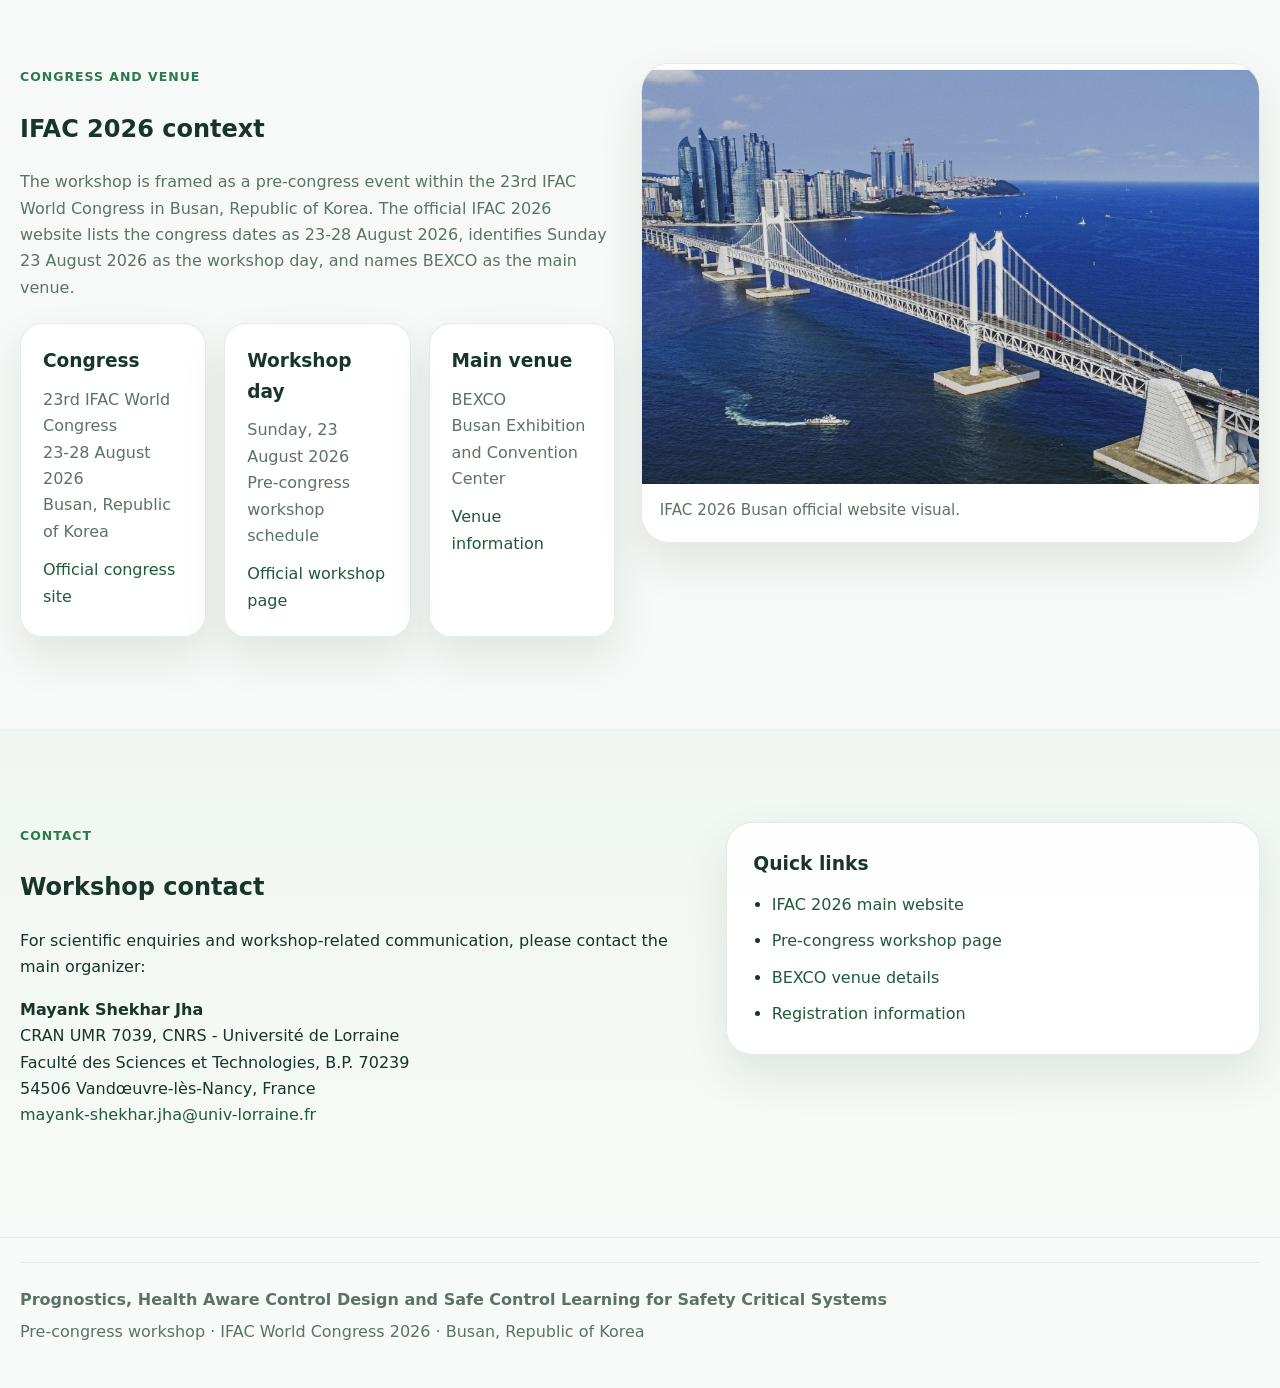
==== commit 926cabd7: "Update index.html" ====
--- a/index.html
+++ b/index.html
@@ -46,7 +46,7 @@
             and RUL-oriented control for safety-critical systems.
           </p>
 <p class="hero-sublead">
-            The programme connects PHM, feedback control, and safe / continual learning through seven invited talks,
+            The programme connects PHM, feedback control, and safe / continual learning through seven invited s,
             with applications spanning electric aircraft propulsion, degrading mechatronic systems, batteries, reusable rocket engines,
             renewable energy systems, and lifelong control.
           </p>
@@ -64,7 +64,7 @@
 <span>Full-day format</span>
 </article>
 <article>
-<strong>7 invited talks</strong>
+<strong>7 invited s</strong>
 <span>Full-day invited programme</span>
 </article>
 <article>
@@ -243,7 +243,7 @@
 <img alt="Portrait related to Physics-Guided Deep Learning for Complex System Health Management and Decision Making" loading="lazy" src="chetan_kulkarni.jpeg"/>
 </div>
 <div class="talk-meta">
-<span class="talk-number">Talk 1</span>
+<span class="talk-number">Talk </span>
 <h3>Physics-Guided Deep Learning for Complex System Health Management and Decision Making</h3>
 <p class="talk-speakers">Chetan S. Kulkarni (Senior Researcher, KBR / NASA Ames Research Center)</p>
 
@@ -267,7 +267,7 @@
 <img alt="Portrait related to Health-Aware Control for Mechatronic Systems in Degradation" loading="lazy" src="john_jairo_molina.jpg"/>
 </div>
 <div class="talk-meta">
-<span class="talk-number">Talk 2</span>
+<span class="talk-number">Talk </span>
 <h3>Health-Aware Control for Mechatronic Systems in Degradation</h3>
 <p class="talk-speakers">John-Jairo Martinez-Molina (Professor, Grenoble INP, France)</p>
 
@@ -289,7 +289,7 @@
 <img alt="Portrait related to From Ageing-Aware Battery Discharge Prediction to Optimal Health-Aware Operation" loading="lazy" src="olga_fink.png"/>
 </div>
 <div class="talk-meta">
-<span class="talk-number">Talk 3</span>
+<span class="talk-number">Talk</span>
 <h3>From Ageing-Aware Battery Discharge Prediction to Optimal Health-Aware Operation</h3>
 <p class="talk-speakers">Olga Fink (Professor, EPFL, Switzerland)</p>
 
@@ -312,7 +312,7 @@
 <img alt="Portrait related to Prognostics-Aware Control Design for Extended Remaining Useful Life: Application to Liquid Propellant Reusable Rocket Engine" loading="lazy" src="didier_theilliol.webp"/><img alt="Portrait related to Prognostics-Aware Control Design for Extended Remaining Useful Life: Application to Liquid Propellant Reusable Rocket Engine" loading="lazy" src="mayank_jha.jpeg"/>
 </div>
 <div class="talk-meta">
-<span class="talk-number">Talk 4</span>
+<span class="talk-number">Talk</span>
 <h3>Prognostics-Aware Control Design for Extended Remaining Useful Life: Application to Liquid Propellant Reusable Rocket Engine</h3>
 <p class="talk-speakers">Didier Theilliol and Mayank Shekhar Jha (CRAN, Université de Lorraine, France)</p>
 
@@ -334,7 +334,7 @@
 <img alt="Portrait related to Health-Aware Control of Renewable Energy Systems" loading="lazy" src="vicence_puig.png"/>
 </div>
 <div class="talk-meta">
-<span class="talk-number">Talk 5</span>
+<span class="talk-number">Talk </span>
 <h3>Health-Aware Control of Renewable Energy Systems</h3>
 <p class="talk-speakers">Vicenç Puig (Professor, Universitat Politècnica de Catalunya, Spain)</p>
 
@@ -356,7 +356,7 @@
 <img alt="Portrait related to Safe Reinforcement Learning with Guarantees - Towards Safe and Health-Aware Control? Some Recent Advances for Continuous-Time and Discrete-Time Nonlinear Systems" loading="lazy" src="mayank_jha.jpeg"/>
 </div>
 <div class="talk-meta">
-<span class="talk-number">Talk 6</span>
+<span class="talk-number">Talk </span>
 <h3>Safe Reinforcement Learning with Guarantees - Towards Safe and Health-Aware Control? Some Recent Advances for Continuous-Time and Discrete-Time Nonlinear Systems</h3>
 <p class="talk-speakers">Mayank Shekhar Jha (Associate Professor, CRAN, Université de Lorraine, France)</p>
 
@@ -378,7 +378,7 @@
 <img alt="Portrait related to Continual Reinforcement Learning Control for Lifelong Control" loading="lazy" src="gautam_biswas.jpg"/>
 </div>
 <div class="talk-meta">
-<span class="talk-number">Talk 7</span>
+<span class="talk-number">Talk </span>
 <h3>Continual Reinforcement Learning Control for Lifelong Control</h3>
 <p class="talk-speakers">Austin Coursey, Marcos Quiñones-Grueiro, and Gautam Biswas (Vanderbilt University)</p>
 
@@ -468,16 +468,16 @@
 </thead>
 <tbody>
 <tr><th>09:00-09:15</th><td>Welcome and overview (organizers)</td></tr>
-<tr><th>09:15-10:15</th><td>Talk 1: Physics-Guided Deep Learning for Complex System Health Management and Decision Making (C. S. Kulkarni)</td></tr>
+<tr><th>09:15-10:15</th><td> Physics-Guided Deep Learning for Complex System Health Management and Decision Making (C. S. Kulkarni)</td></tr>
 <tr><th>10:20-10:40</th><td>Morning coffee break</td></tr>
-<tr><th>10:40-11:40</th><td>Talk 7: Continual Reinforcement Learning Control for Lifelong Control (A. Coursey / M. Quiñones-Grueiro / G. Biswas)</td></tr>
-<tr><th>11:40-12:40</th><td>Talk 2: Health-Aware Control for Mechatronic Systems in Degradation (J.-J. Martinez-Molina)</td></tr>
+<tr><th>10:40-11:40</th><td> Continual Reinforcement Learning Control for Lifelong Control (A. Coursey / M. Quiñones-Grueiro / G. Biswas)</td></tr>
+<tr><th>11:40-12:40</th><td> Health-Aware Control for Mechatronic Systems in Degradation (J.-J. Martinez-Molina)</td></tr>
 <tr><th>12:40-13:20</th><td>Lunch break</td></tr>
-<tr><th>13:20-14:20</th><td>Talk 4: Prognostics-Aware Control Design for Extended Remaining Useful Life: Application to Liquid Propellant Reusable Rocket Engine</td></tr>
-<tr><th>14:20-15:20</th><td>Talk 6: Safe Reinforcement Learning with Guarantees (M. S. Jha)</td></tr>
+<tr><th>13:20-14:20</th><td> Prognostics-Aware Control Design for Extended Remaining Useful Life: Application to Liquid Propellant Reusable Rocket Engine</td></tr>
+<tr><th>14:20-15:20</th><td> Safe Reinforcement Learning with Guarantees (M. S. Jha)</td></tr>
 <tr><th>15:20-15:40</th><td>Afternoon coffee break</td></tr>
-<tr><th>15:40-16:40</th><td>Talk 5: Health-Aware Control of Renewable Energy Systems (V. Puig)</td></tr>
-<tr><th>16:40-17:40</th><td>Talk 3: From Ageing-Aware Battery Discharge Prediction to Optimal Health-Aware Operation (O. Fink)</td></tr>
+<tr><th>15:40-16:40</th><td> Health-Aware Control of Renewable Energy Systems (V. Puig)</td></tr>
+<tr><th>16:40-17:40</th><td> From Ageing-Aware Battery Discharge Prediction to Optimal Health-Aware Operation (O. Fink)</td></tr>
 </tbody>
 </table>
 </div>
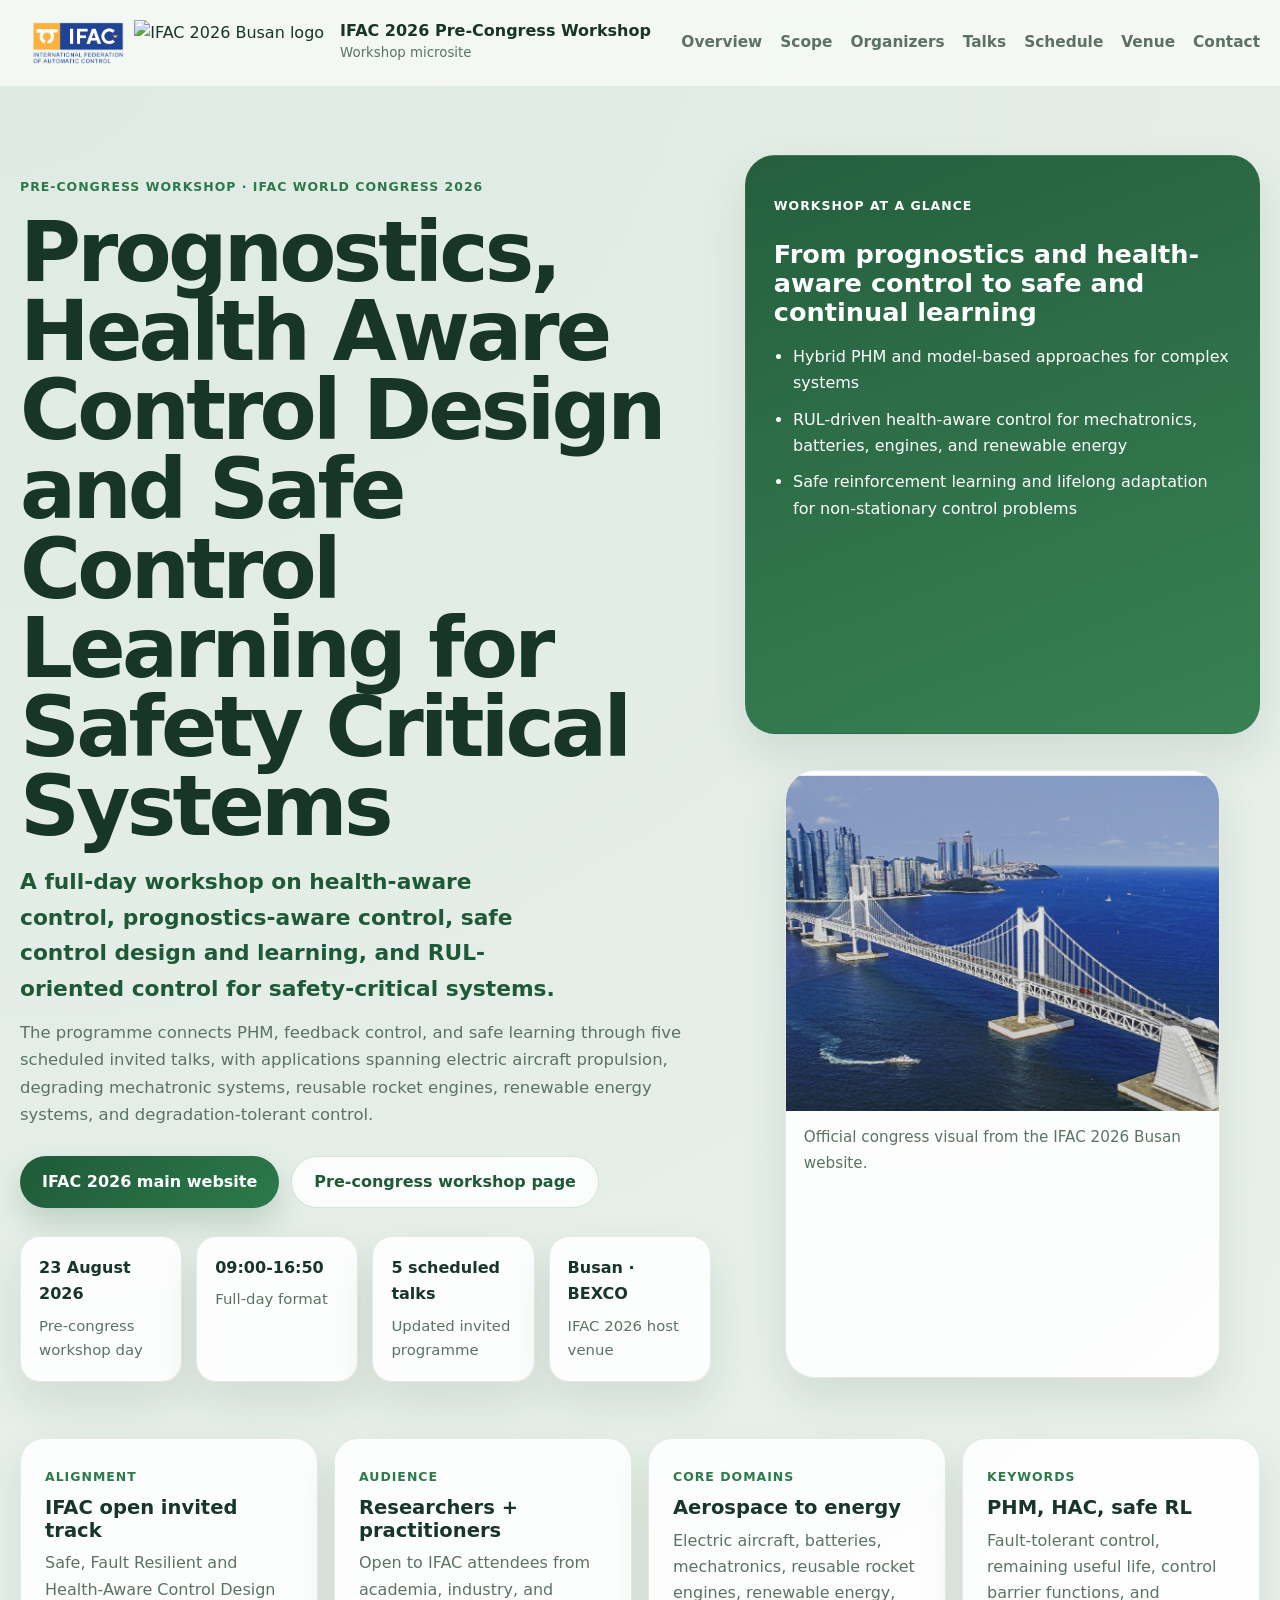
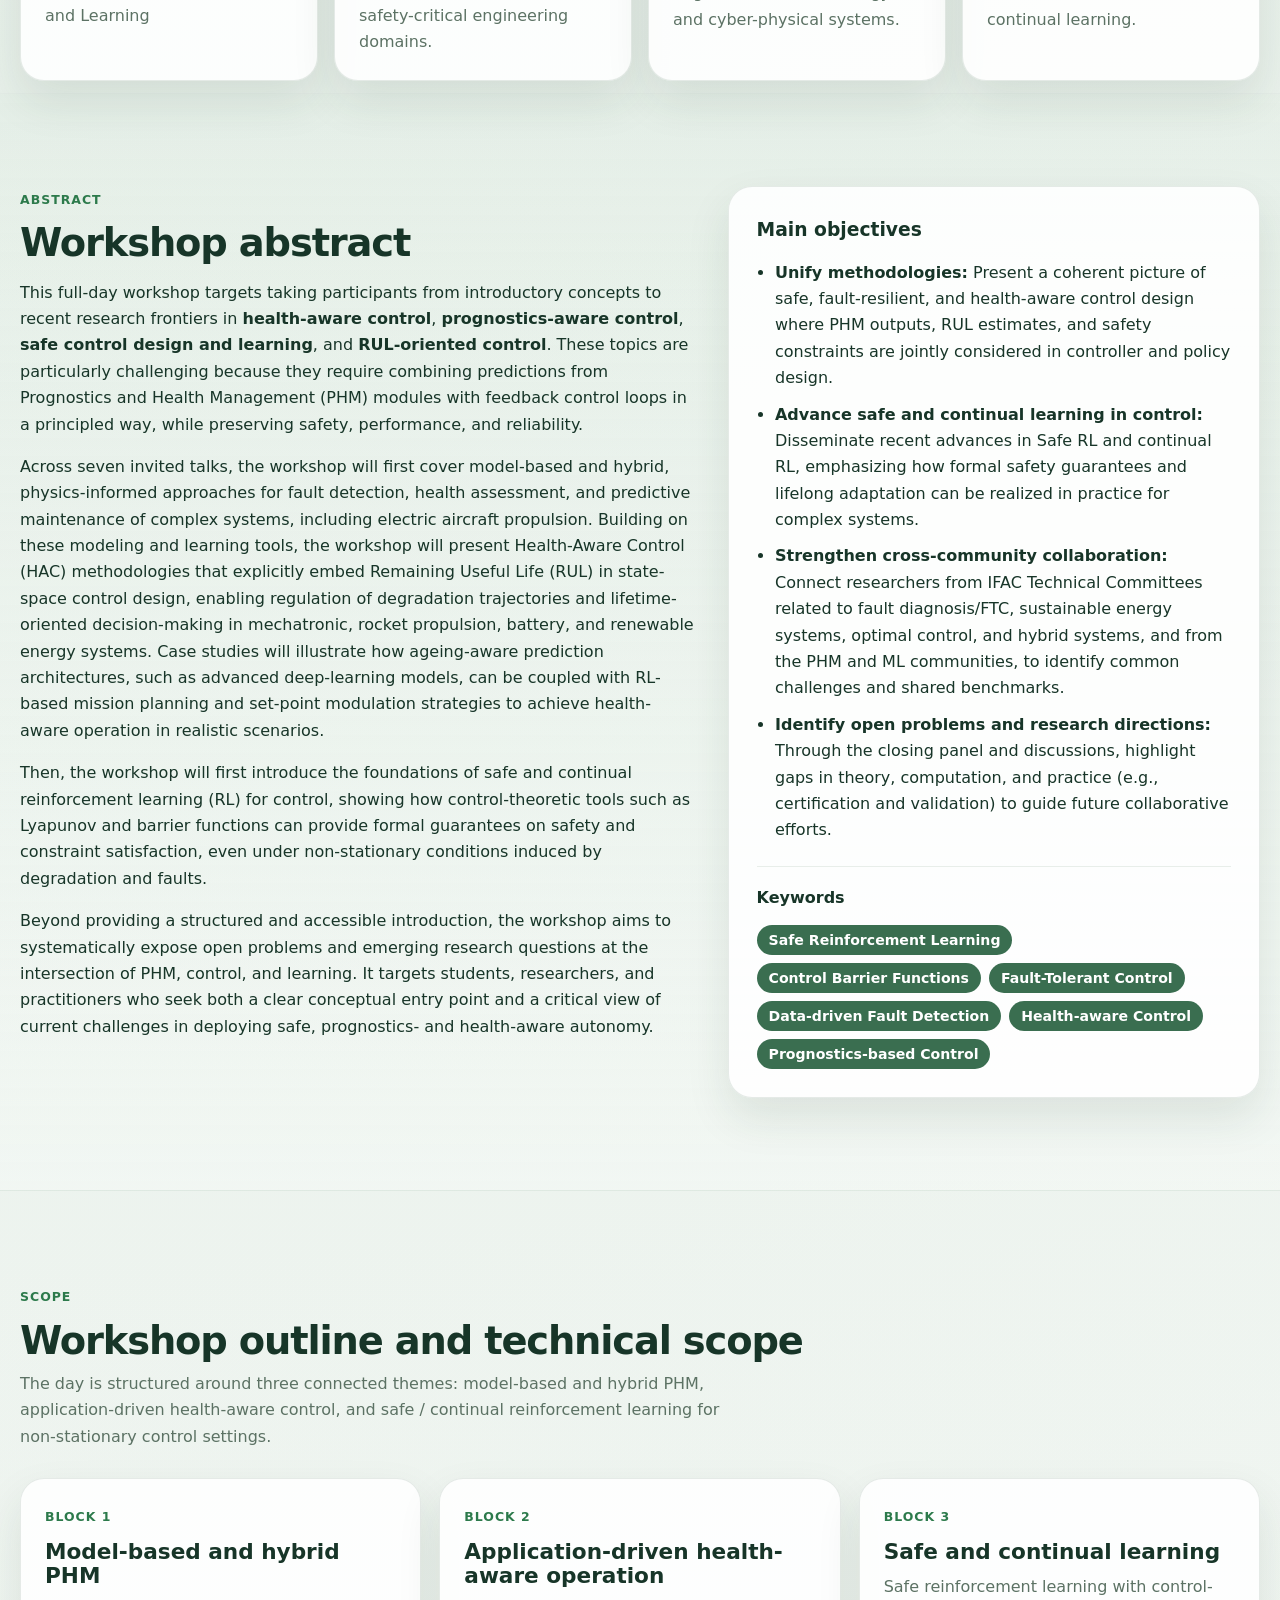
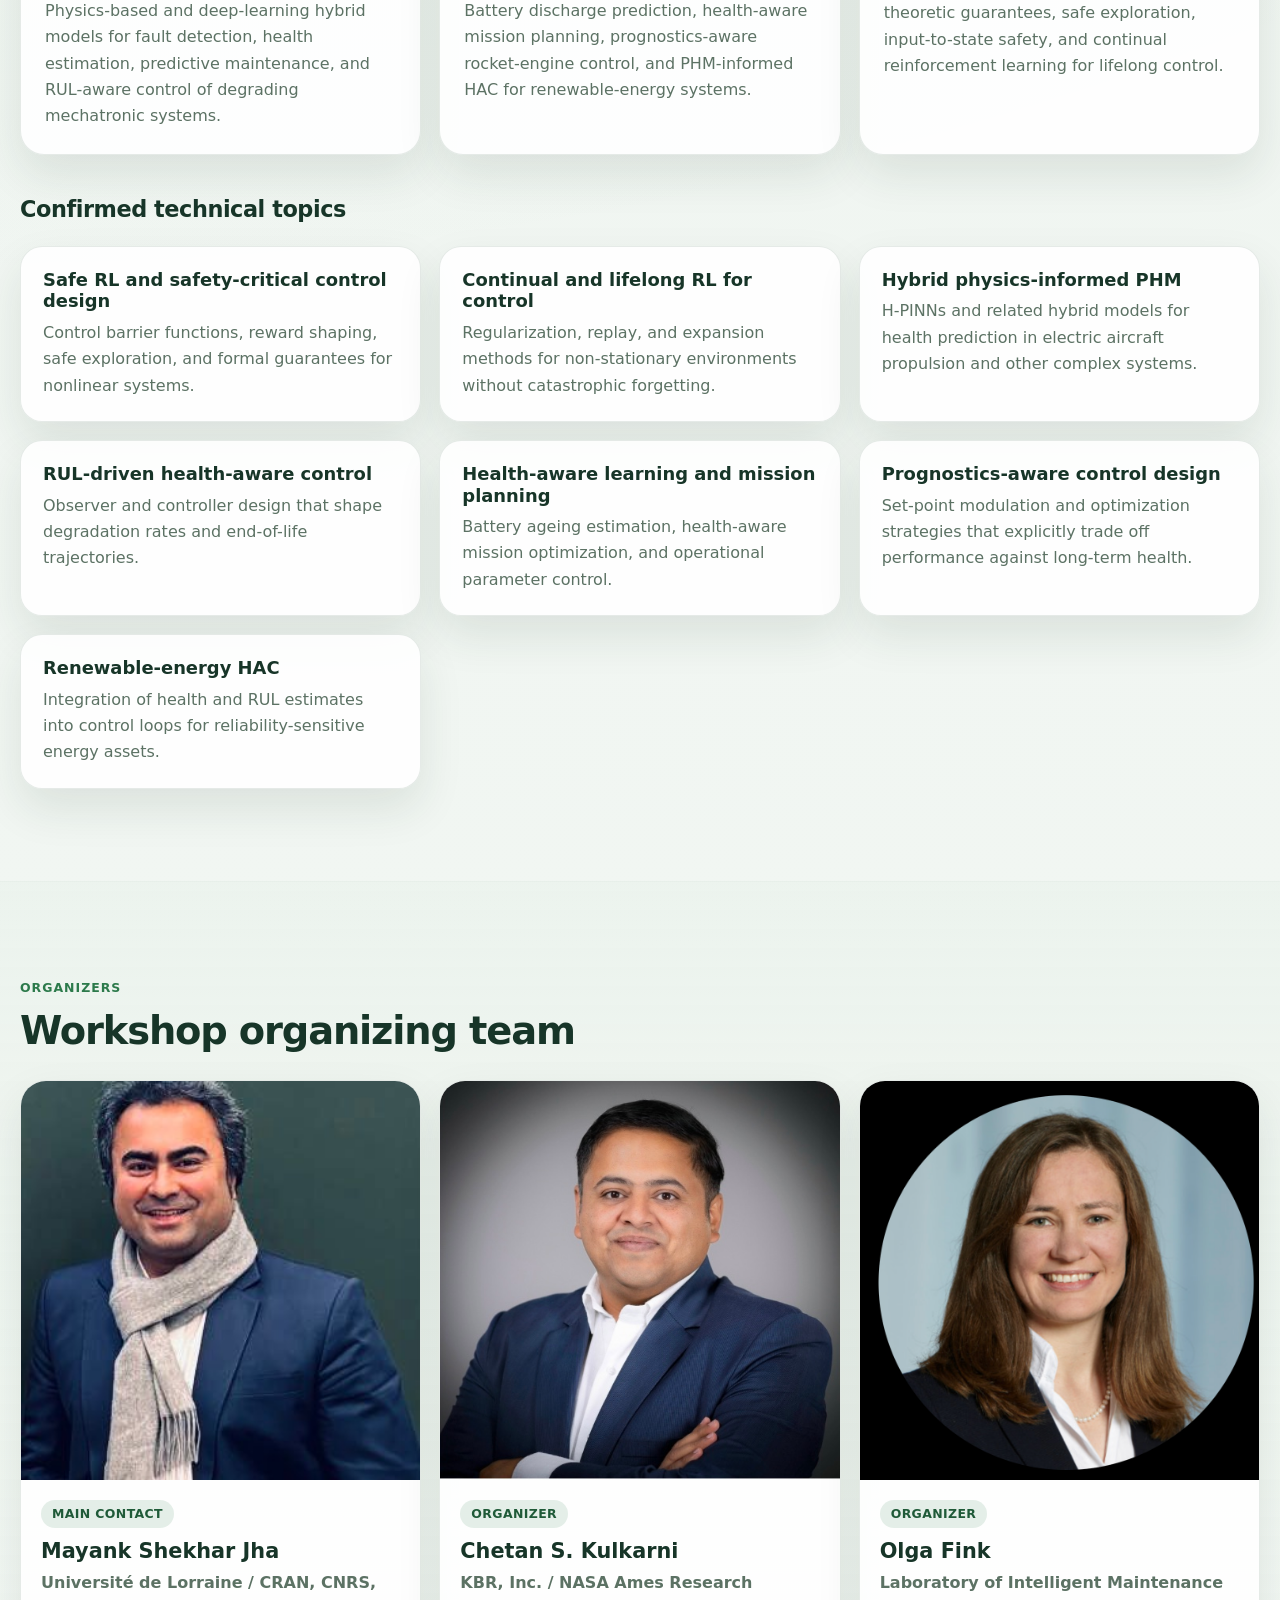
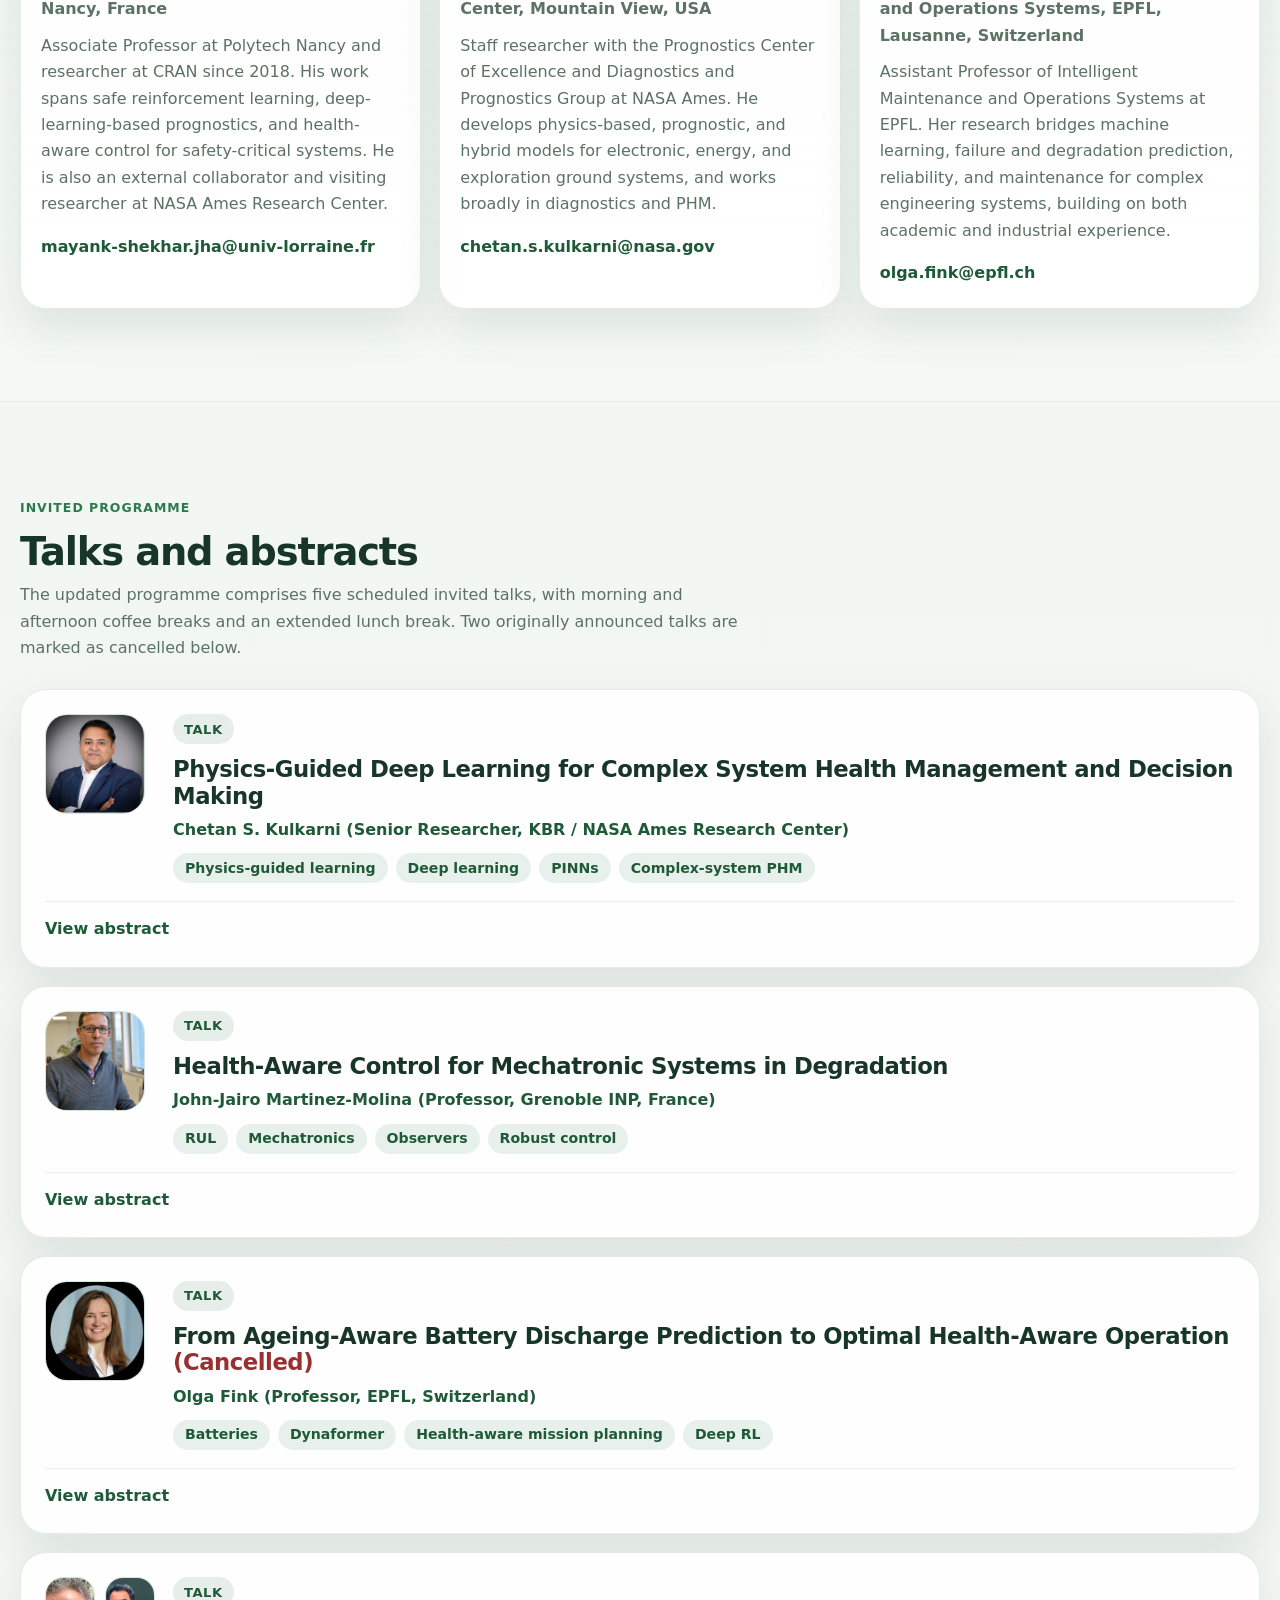
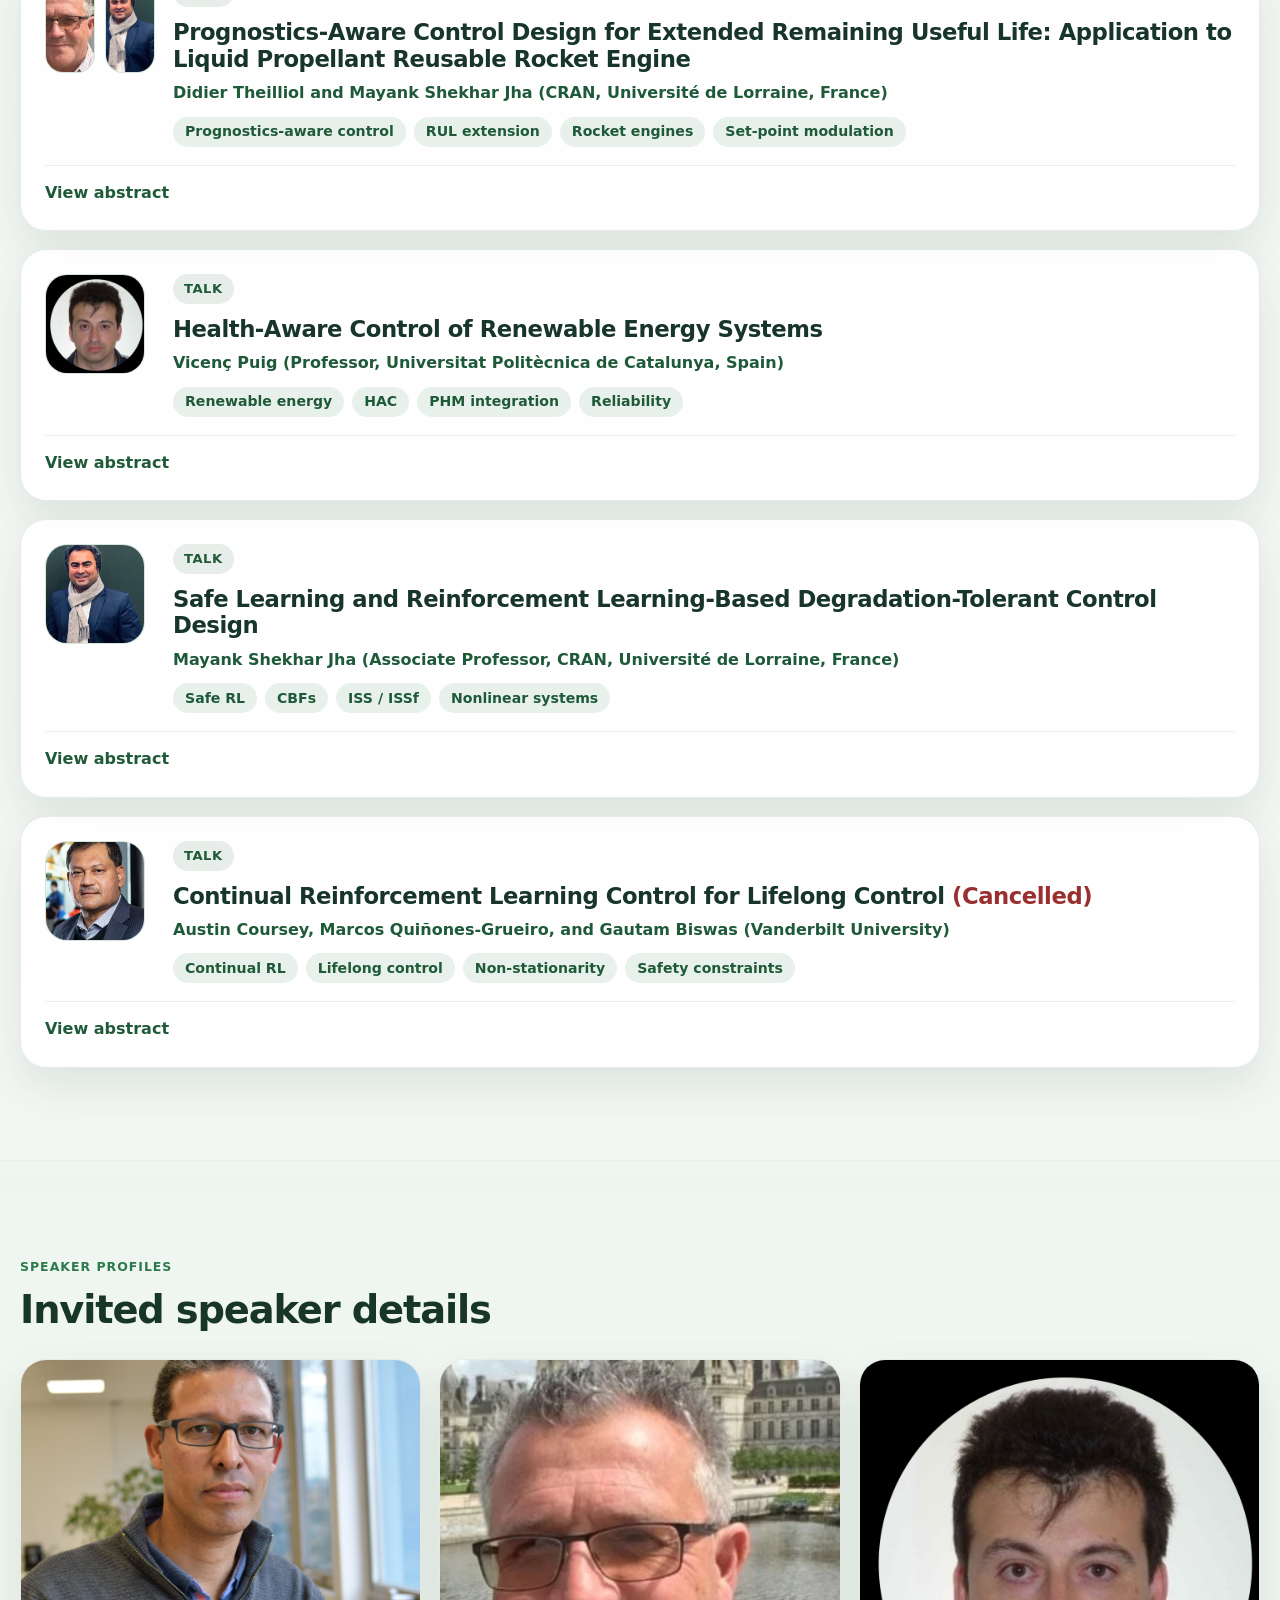
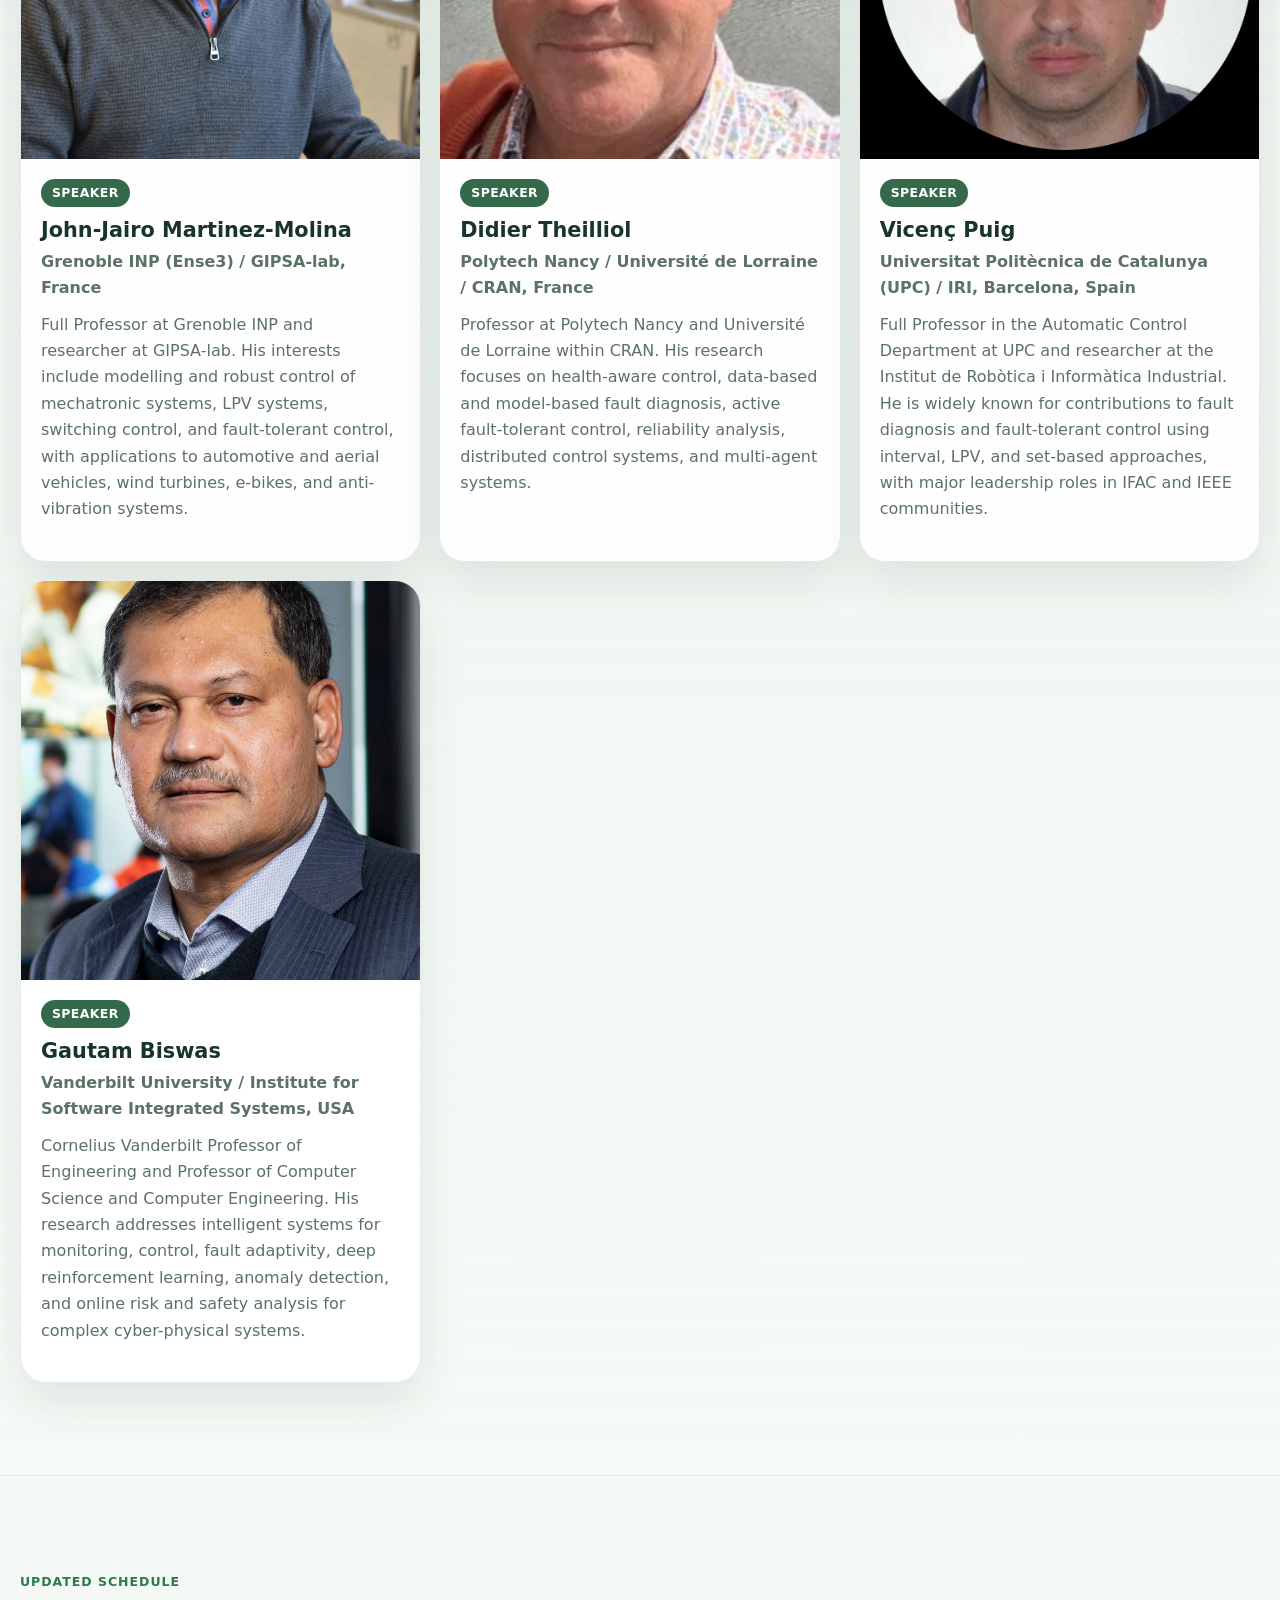
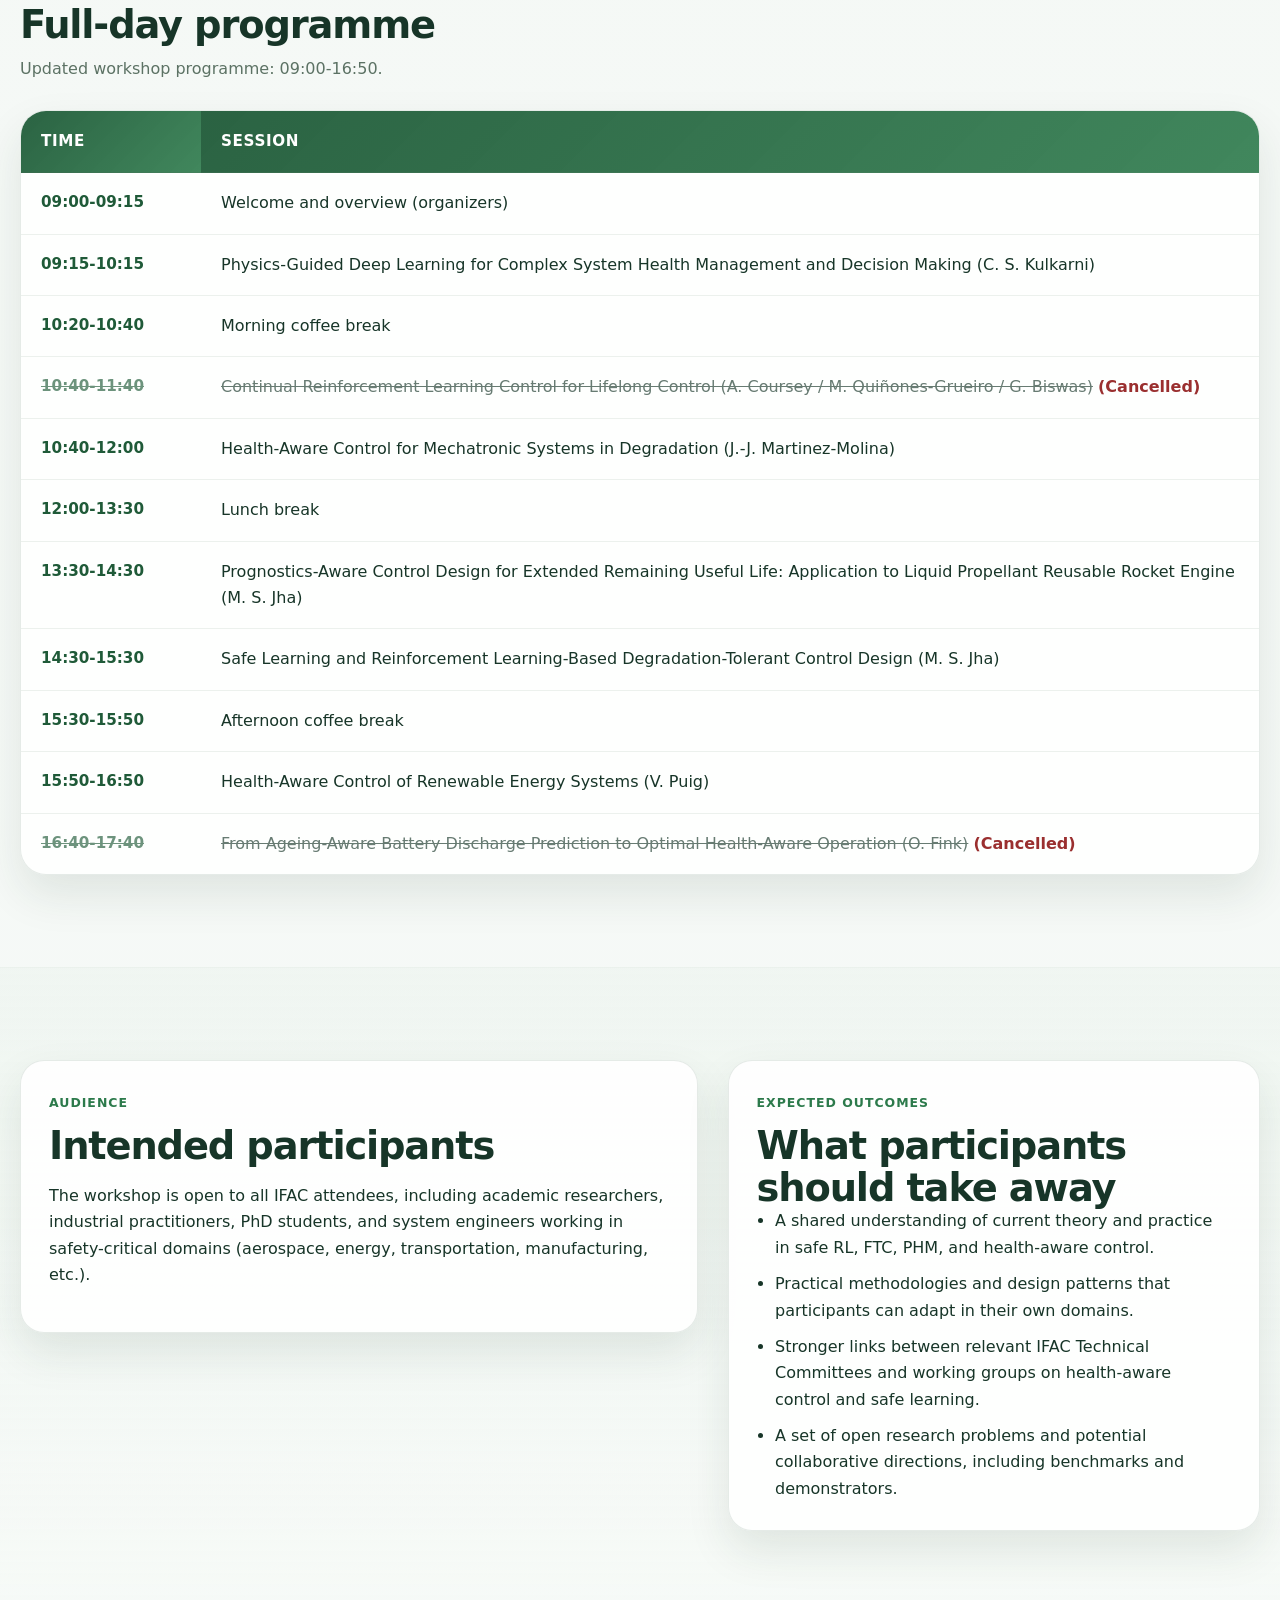
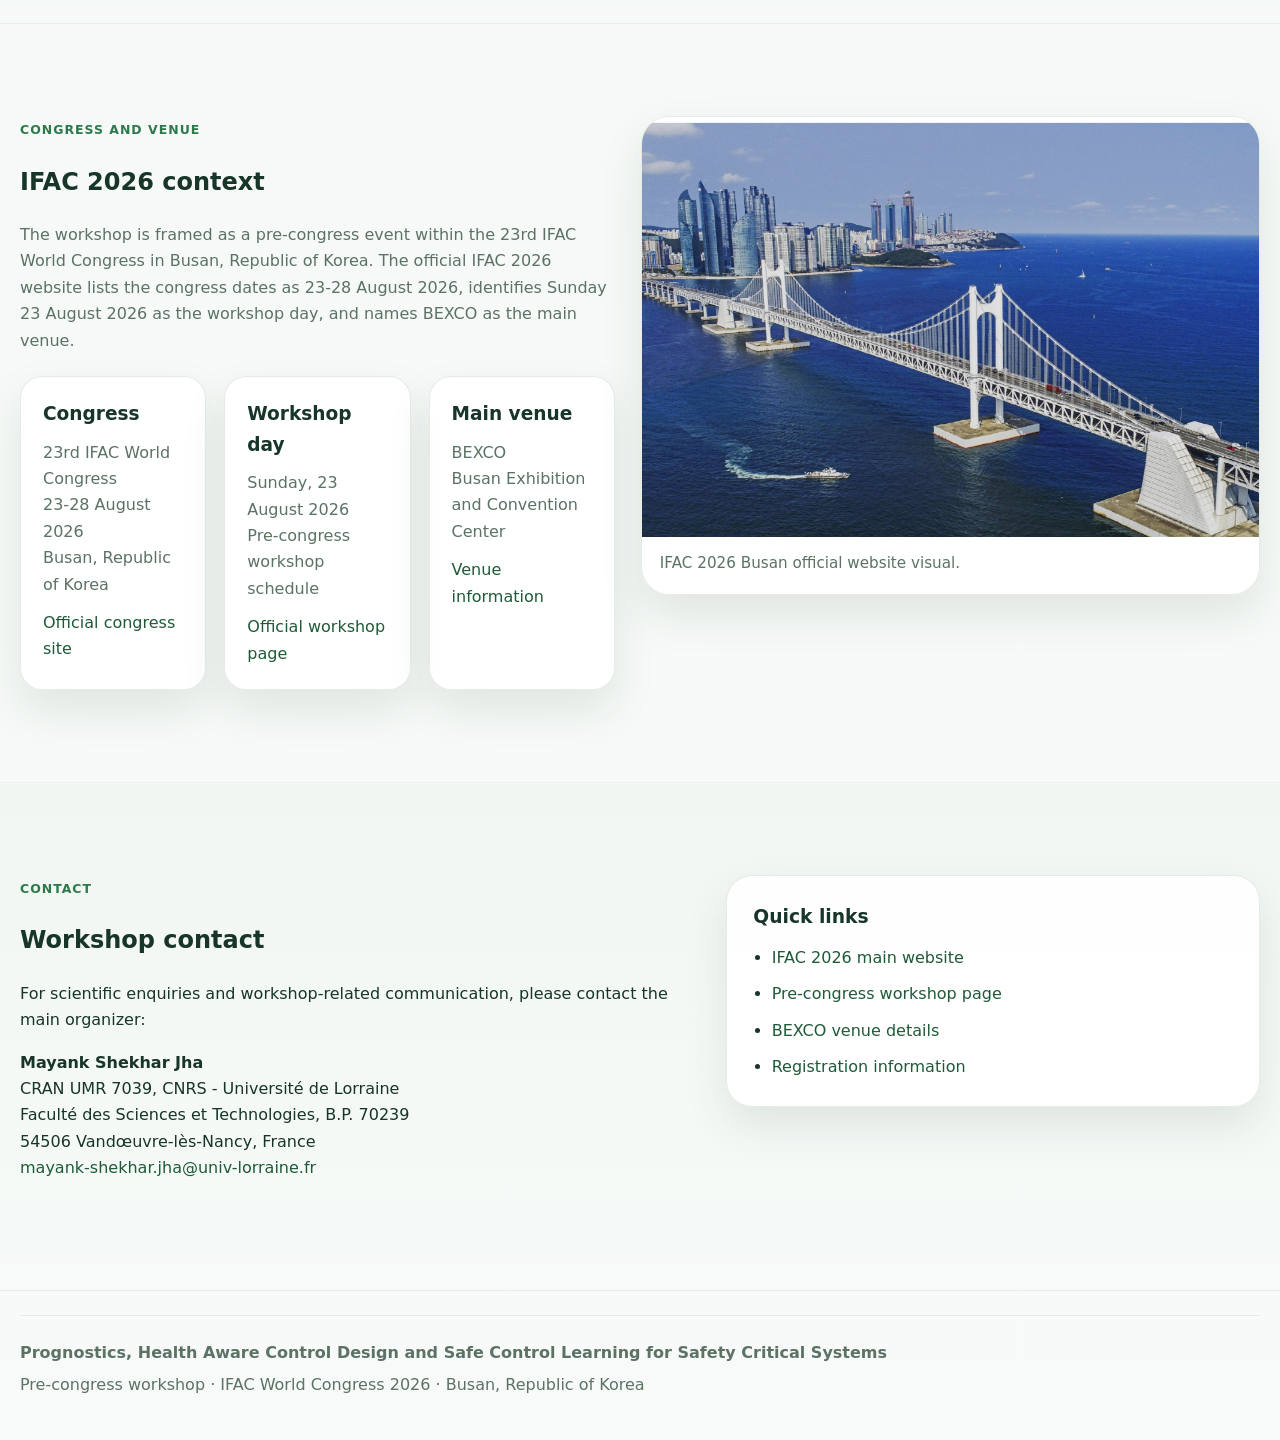
==== commit 73a32b64: "Add files via upload" ====
--- a/index.html
+++ b/index.html
@@ -46,9 +46,9 @@
             and RUL-oriented control for safety-critical systems.
           </p>
 <p class="hero-sublead">
-            The programme connects PHM, feedback control, and safe / continual learning through seven invited s,
-            with applications spanning electric aircraft propulsion, degrading mechatronic systems, batteries, reusable rocket engines,
-            renewable energy systems, and lifelong control.
+            The programme connects PHM, feedback control, and safe learning through five scheduled invited talks,
+            with applications spanning electric aircraft propulsion, degrading mechatronic systems, reusable rocket engines,
+            renewable energy systems, and degradation-tolerant control.
           </p>
 <div class="hero-actions">
 <a class="button primary" href="https://www.ifac2026.org/fairDash.do?hl=ENG" rel="noopener noreferrer" target="_blank">IFAC 2026 main website</a>
@@ -60,12 +60,12 @@
 <span>Pre-congress workshop day</span>
 </article>
 <article>
-<strong>09:00-17:40</strong>
+<strong>09:00-16:50</strong>
 <span>Full-day format</span>
 </article>
 <article>
-<strong>7 invited s</strong>
-<span>Full-day invited programme</span>
+<strong>5 scheduled talks</strong>
+<span>Updated invited programme</span>
 </article>
 <article>
 <strong>Busan · BEXCO</strong>
@@ -234,7 +234,7 @@
 <div class="section-head">
 <div class="section-tag">Invited programme</div>
 <h2>Talks and abstracts</h2>
-<p>The workshop comprises seven invited 60-minute talks, with scheduled morning and afternoon coffee breaks and a lunch break.</p>
+<p>The updated programme comprises five scheduled invited talks, with morning and afternoon coffee breaks and an extended lunch break. Two originally announced talks are marked as cancelled below.</p>
 </div>
 <div class="talk-grid">
 <article class="talk-card">
@@ -290,7 +290,7 @@
 </div>
 <div class="talk-meta">
 <span class="talk-number">Talk</span>
-<h3>From Ageing-Aware Battery Discharge Prediction to Optimal Health-Aware Operation</h3>
+<h3>From Ageing-Aware Battery Discharge Prediction to Optimal Health-Aware Operation <span style="color:#9a2f2f; white-space:nowrap;">(Cancelled)</span></h3>
 <p class="talk-speakers">Olga Fink (Professor, EPFL, Switzerland)</p>
 
 <div class="chip-row">
@@ -353,11 +353,11 @@
 <article class="talk-card">
 <div class="talk-head">
 <div class="talk-avatars">
-<img alt="Portrait related to Safe Reinforcement Learning with Guarantees - Towards Safe and Health-Aware Control? Some Recent Advances for Continuous-Time and Discrete-Time Nonlinear Systems" loading="lazy" src="mayank_jha.jpeg"/>
+<img alt="Portrait related to Safe Learning and Reinforcement Learning-Based Degradation-Tolerant Control Design" loading="lazy" src="mayank_jha.jpeg"/>
 </div>
 <div class="talk-meta">
 <span class="talk-number">Talk </span>
-<h3>Safe Reinforcement Learning with Guarantees - Towards Safe and Health-Aware Control? Some Recent Advances for Continuous-Time and Discrete-Time Nonlinear Systems</h3>
+<h3>Safe Learning and Reinforcement Learning-Based Degradation-Tolerant Control Design</h3>
 <p class="talk-speakers">Mayank Shekhar Jha (Associate Professor, CRAN, Université de Lorraine, France)</p>
 
 <div class="chip-row">
@@ -379,7 +379,7 @@
 </div>
 <div class="talk-meta">
 <span class="talk-number">Talk </span>
-<h3>Continual Reinforcement Learning Control for Lifelong Control</h3>
+<h3>Continual Reinforcement Learning Control for Lifelong Control <span style="color:#9a2f2f; white-space:nowrap;">(Cancelled)</span></h3>
 <p class="talk-speakers">Austin Coursey, Marcos Quiñones-Grueiro, and Gautam Biswas (Vanderbilt University)</p>
 
 <div class="chip-row">
@@ -457,9 +457,9 @@
 <section class="section" id="schedule">
 <div class="container">
 <div class="section-head">
-<div class="section-tag">Tentative schedule</div>
+<div class="section-tag">Updated schedule</div>
 <h2>Full-day programme</h2>
-<p>Full-day workshop: 09:00-17:40.</p>
+<p>Updated workshop programme: 09:00-16:50.</p>
 </div>
 <div class="schedule-wrap">
 <table class="schedule-table">
@@ -468,16 +468,22 @@
 </thead>
 <tbody>
 <tr><th>09:00-09:15</th><td>Welcome and overview (organizers)</td></tr>
-<tr><th>09:15-10:15</th><td> Physics-Guided Deep Learning for Complex System Health Management and Decision Making (C. S. Kulkarni)</td></tr>
+<tr><th>09:15-10:15</th><td>Physics-Guided Deep Learning for Complex System Health Management and Decision Making (C. S. Kulkarni)</td></tr>
 <tr><th>10:20-10:40</th><td>Morning coffee break</td></tr>
-<tr><th>10:40-11:40</th><td> Continual Reinforcement Learning Control for Lifelong Control (A. Coursey / M. Quiñones-Grueiro / G. Biswas)</td></tr>
-<tr><th>11:40-12:40</th><td> Health-Aware Control for Mechatronic Systems in Degradation (J.-J. Martinez-Molina)</td></tr>
-<tr><th>12:40-13:20</th><td>Lunch break</td></tr>
-<tr><th>13:20-14:20</th><td> Prognostics-Aware Control Design for Extended Remaining Useful Life: Application to Liquid Propellant Reusable Rocket Engine</td></tr>
-<tr><th>14:20-15:20</th><td> Safe Reinforcement Learning with Guarantees (M. S. Jha)</td></tr>
-<tr><th>15:20-15:40</th><td>Afternoon coffee break</td></tr>
-<tr><th>15:40-16:40</th><td> Health-Aware Control of Renewable Energy Systems (V. Puig)</td></tr>
-<tr><th>16:40-17:40</th><td> From Ageing-Aware Battery Discharge Prediction to Optimal Health-Aware Operation (O. Fink)</td></tr>
+<tr>
+<th><span style="text-decoration:line-through; opacity:.65;">10:40-11:40</span></th>
+<td><span style="text-decoration:line-through; opacity:.65;">Continual Reinforcement Learning Control for Lifelong Control (A. Coursey / M. Quiñones-Grueiro / G. Biswas)</span> <strong style="color:#9a2f2f;">(Cancelled)</strong></td>
+</tr>
+<tr><th>10:40-12:00</th><td>Health-Aware Control for Mechatronic Systems in Degradation (J.-J. Martinez-Molina)</td></tr>
+<tr><th>12:00-13:30</th><td>Lunch break</td></tr>
+<tr><th>13:30-14:30</th><td>Prognostics-Aware Control Design for Extended Remaining Useful Life: Application to Liquid Propellant Reusable Rocket Engine (M. S. Jha)</td></tr>
+<tr><th>14:30-15:30</th><td>Safe Learning and Reinforcement Learning-Based Degradation-Tolerant Control Design (M. S. Jha)</td></tr>
+<tr><th>15:30-15:50</th><td>Afternoon coffee break</td></tr>
+<tr><th>15:50-16:50</th><td>Health-Aware Control of Renewable Energy Systems (V. Puig)</td></tr>
+<tr>
+<th><span style="text-decoration:line-through; opacity:.65;">16:40-17:40</span></th>
+<td><span style="text-decoration:line-through; opacity:.65;">From Ageing-Aware Battery Discharge Prediction to Optimal Health-Aware Operation (O. Fink)</span> <strong style="color:#9a2f2f;">(Cancelled)</strong></td>
+</tr>
 </tbody>
 </table>
 </div>
